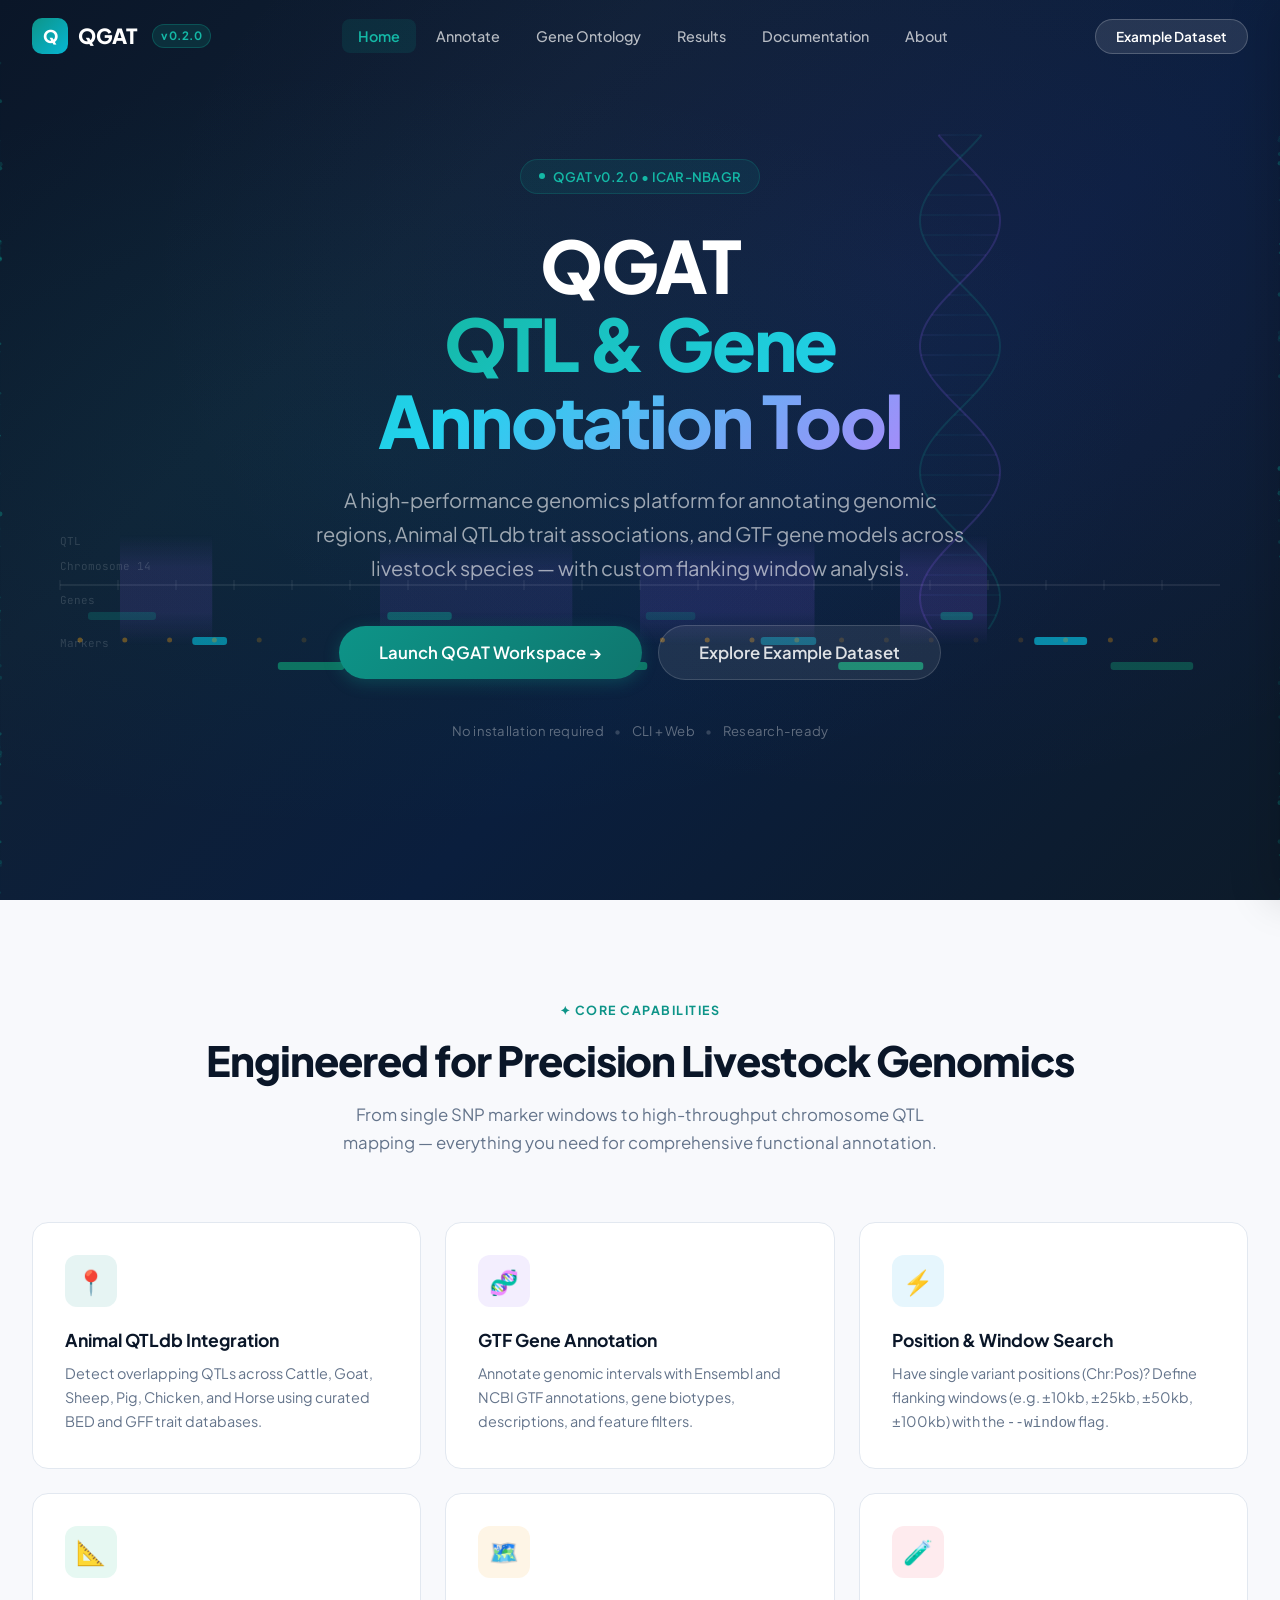
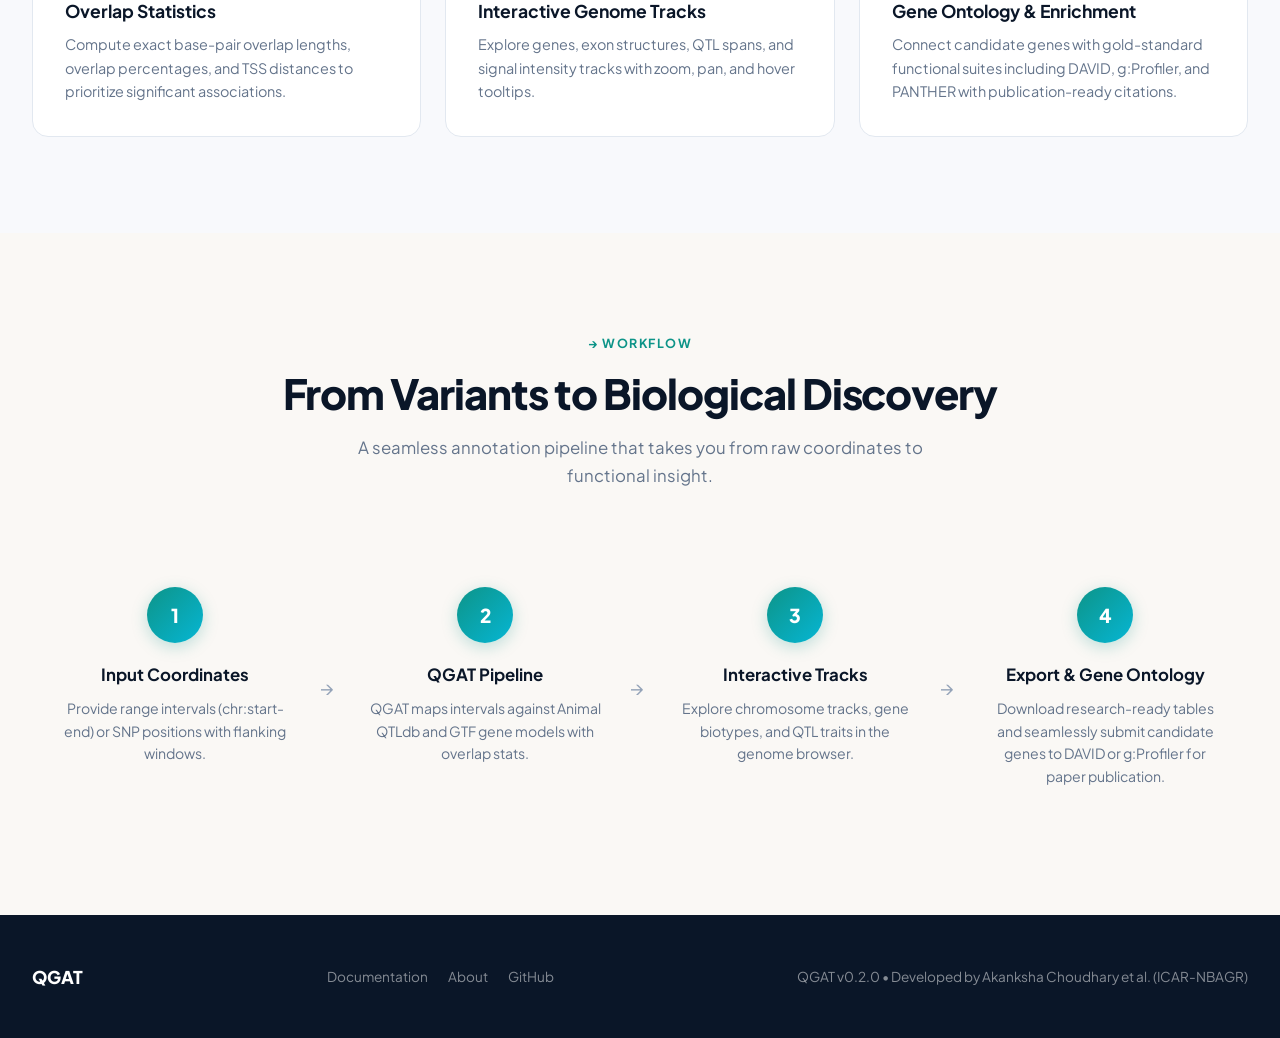
==== docs/index.html @ edb5c97c "Add docs folder for GitHub Pages deployment" ====
<!DOCTYPE html>
<html lang="en">
<head>
  <meta charset="UTF-8">
  <meta name="viewport" content="width=device-width, initial-scale=1.0">
  <title>QGAT — Quantitative Trait Loci &amp; Gene Annotation Tool</title>
  <meta name="description" content="QGAT: Quantitative Trait Loci and Gene Annotation Tool. Modern, interactive bioinformatics platform for genomic region annotation, Animal QTLdb integration, and candidate gene discovery across livestock species.">
  <link rel="stylesheet" href="css/style.css">
</head>
<body>

<!-- ============================================================
     NAVIGATION
     ============================================================ -->
<nav class="nav nav--transparent" id="mainNav">
  <div class="nav__inner">
    <a href="#home" class="nav__brand" data-nav="home">
      <div class="nav__brand-icon">Q</div>
      QGAT
      <span class="nav__brand-badge">v0.2.0</span>
    </a>
    <ul class="nav__links">
      <li><a class="nav__link active" data-nav="home">Home</a></li>
      <li><a class="nav__link" data-nav="annotate">Annotate</a></li>
      <li><a class="nav__link" data-nav="ontology">Gene Ontology</a></li>
      <li><a class="nav__link" data-nav="results">Results</a></li>
      <li><a class="nav__link" data-nav="docs">Documentation</a></li>
      <li><a class="nav__link" data-nav="about">About</a></li>
    </ul>
    <div class="nav__actions">
      <button class="nav__example-btn" id="loadExampleBtn">Example Dataset</button>
    </div>
  </div>
</nav>

<!-- ============================================================
     HOME / HERO
     ============================================================ -->
<section class="page-section active" id="section-home">

  <!-- Hero -->
  <div class="hero">
    <canvas class="hero__canvas" id="heroCanvas"></canvas>
    <div class="hero__overlay"></div>
    <div class="hero__content">
      <div class="hero__badge">
        <span class="hero__badge-dot"></span>
        QGAT v0.2.0 • ICAR-NBAGR
      </div>
      <h1 class="hero__title">
        QGAT<br><span>QTL &amp; Gene Annotation Tool</span>
      </h1>
      <p class="hero__subtitle">
        A high-performance genomics platform for annotating genomic regions, Animal QTLdb trait associations, and GTF gene models across livestock species — with custom flanking window analysis.
      </p>
      <div class="hero__actions">
        <button class="btn btn--primary btn--lg" data-nav="annotate">
          Launch QGAT Workspace →
        </button>
        <button class="btn btn--secondary btn--lg" id="heroExampleBtn">
          Explore Example Dataset
        </button>
      </div>
      <p class="hero__note">
        No installation required <span>•</span> CLI + Web <span>•</span> Research-ready
      </p>
    </div>
  </div>

  <!-- Features -->
  <div class="features">
    <div class="container">
      <div class="features__header">
        <div class="section-label">✦ Core Capabilities</div>
        <h2 class="section-title">Engineered for Precision Livestock Genomics</h2>
        <p class="section-subtitle">
          From single SNP marker windows to high-throughput chromosome QTL mapping — everything you need for comprehensive functional annotation.
        </p>
      </div>
      <div class="features__grid">
        <div class="feature-card animate-on-scroll">
          <div class="feature-card__icon feature-card__icon--teal">📍</div>
          <h3 class="feature-card__title">Animal QTLdb Integration</h3>
          <p class="feature-card__text">Detect overlapping QTLs across Cattle, Goat, Sheep, Pig, Chicken, and Horse using curated BED and GFF trait databases.</p>
        </div>
        <div class="feature-card animate-on-scroll">
          <div class="feature-card__icon feature-card__icon--purple">🧬</div>
          <h3 class="feature-card__title">GTF Gene Annotation</h3>
          <p class="feature-card__text">Annotate genomic intervals with Ensembl and NCBI GTF annotations, gene biotypes, descriptions, and feature filters.</p>
        </div>
        <div class="feature-card animate-on-scroll">
          <div class="feature-card__icon feature-card__icon--sky">⚡</div>
          <h3 class="feature-card__title">Position &amp; Window Search</h3>
          <p class="feature-card__text">Have single variant positions (Chr:Pos)? Define flanking windows (e.g. ±10kb, ±25kb, ±50kb, ±100kb) with the <code>--window</code> flag.</p>
        </div>
        <div class="feature-card animate-on-scroll">
          <div class="feature-card__icon feature-card__icon--green">📐</div>
          <h3 class="feature-card__title">Overlap Statistics</h3>
          <p class="feature-card__text">Compute exact base-pair overlap lengths, overlap percentages, and TSS distances to prioritize significant associations.</p>
        </div>
        <div class="feature-card animate-on-scroll">
          <div class="feature-card__icon feature-card__icon--amber">🗺️</div>
          <h3 class="feature-card__title">Interactive Genome Tracks</h3>
          <p class="feature-card__text">Explore genes, exon structures, QTL spans, and signal intensity tracks with zoom, pan, and hover tooltips.</p>
        </div>
        <div class="feature-card animate-on-scroll">
          <div class="feature-card__icon feature-card__icon--rose">🧪</div>
          <h3 class="feature-card__title">Gene Ontology &amp; Enrichment</h3>
          <p class="feature-card__text">Connect candidate genes with gold-standard functional suites including DAVID, g:Profiler, and PANTHER with publication-ready citations.</p>
        </div>
      </div>
    </div>
  </div>

  <!-- How It Works -->
  <div class="how-it-works">
    <div class="container">
      <div class="how-it-works__header">
        <div class="section-label">→ Workflow</div>
        <h2 class="section-title">From Variants to Biological Discovery</h2>
        <p class="section-subtitle">A seamless annotation pipeline that takes you from raw coordinates to functional insight.</p>
      </div>
      <div class="steps">
        <div class="step animate-on-scroll">
          <div class="step__number">1</div>
          <h3 class="step__title">Input Coordinates</h3>
          <p class="step__text">Provide range intervals (chr:start-end) or SNP positions with flanking windows.</p>
          <span class="step__arrow">→</span>
        </div>
        <div class="step animate-on-scroll">
          <div class="step__number">2</div>
          <h3 class="step__title">QGAT Pipeline</h3>
          <p class="step__text">QGAT maps intervals against Animal QTLdb and GTF gene models with overlap stats.</p>
          <span class="step__arrow">→</span>
        </div>
        <div class="step animate-on-scroll">
          <div class="step__number">3</div>
          <h3 class="step__title">Interactive Tracks</h3>
          <p class="step__text">Explore chromosome tracks, gene biotypes, and QTL traits in the genome browser.</p>
          <span class="step__arrow">→</span>
        </div>
        <div class="step animate-on-scroll">
          <div class="step__number">4</div>
          <h3 class="step__title">Export &amp; Gene Ontology</h3>
          <p class="step__text">Download research-ready tables and seamlessly submit candidate genes to DAVID or g:Profiler for paper publication.</p>
        </div>
      </div>
    </div>
  </div>

  <!-- Footer -->
  <footer class="footer">
    <div class="container">
      <div class="footer__inner">
        <div class="footer__brand">QGAT</div>
        <div class="footer__links">
          <a href="#" data-nav="docs">Documentation</a>
          <a href="#" data-nav="about">About</a>
          <a href="https://github.com/akanksha-ch0/QGAT" target="_blank">GitHub</a>
        </div>
        <div>QGAT v0.2.0 • Developed by Akanksha Choudhary et al. (ICAR-NBAGR)</div>
      </div>
    </div>
  </footer>
</section>

<!-- ============================================================
     ANNOTATE WORKSPACE
     ============================================================ -->
<section class="page-section" id="section-annotate">
  <div class="workspace">
    <div class="container">

      <!-- Header -->
      <div class="workspace__header">
        <div class="section-label">⬡ Annotation Workspace</div>
        <h2 class="section-title">What would you like to annotate?</h2>
        <p class="section-subtitle" style="margin:0 auto;">Choose your analysis type and provide your genomic data.</p>
      </div>

      <!-- Type selector -->
      <div class="type-selector" style="grid-template-columns: repeat(auto-fit, minmax(220px, 1fr)); max-width: 960px;">
        <div class="type-card selected" data-type="gene" id="typeGene">
          <div class="type-card__check">✓</div>
          <div class="type-card__icon type-card__icon--gene">
            <svg class="lively-icon" viewBox="0 0 48 48" width="40" height="40" fill="none" xmlns="http://www.w3.org/2000/svg">
              <path d="M14 6C14 18 34 18 34 30C34 42 14 42 14 42" stroke="#ffffff" stroke-width="3.5" stroke-linecap="round"/>
              <path d="M34 6C34 18 14 18 14 30C14 42 34 42 34 42" stroke="#a5f3fc" stroke-width="3.5" stroke-linecap="round"/>
              <line x1="17" y1="10" x2="31" y2="10" stroke="#ffffff" stroke-width="2.5" stroke-linecap="round" stroke-dasharray="2 3"/>
              <line x1="20" y1="18" x2="28" y2="18" stroke="#ffffff" stroke-width="2.5" stroke-linecap="round"/>
              <line x1="16" y1="26" x2="32" y2="26" stroke="#ffffff" stroke-width="2.5" stroke-linecap="round"/>
              <line x1="17" y1="34" x2="31" y2="34" stroke="#ffffff" stroke-width="2.5" stroke-linecap="round" stroke-dasharray="2 3"/>
              <circle cx="14" cy="6" r="3" fill="#ffffff"/>
              <circle cx="34" cy="6" r="3" fill="#67e8f9"/>
              <circle cx="34" cy="30" r="3" fill="#ffffff"/>
              <circle cx="14" cy="30" r="3" fill="#67e8f9"/>
              <circle cx="34" cy="42" r="3" fill="#ffffff"/>
              <circle cx="14" cy="42" r="3" fill="#67e8f9"/>
            </svg>
          </div>
          <h3 class="type-card__title">Gene Annotation</h3>
          <p class="type-card__desc">Coordinates + GTF File ➔ <strong>Get List of Genes</strong></p>
        </div>
        <div class="type-card" data-type="qtl" id="typeQTL">
          <div class="type-card__check">✓</div>
          <div class="type-card__icon type-card__icon--qtl">
            <svg class="lively-icon" viewBox="0 0 48 48" width="40" height="40" fill="none" xmlns="http://www.w3.org/2000/svg">
              <circle cx="24" cy="24" r="16" stroke="rgba(255,255,255,0.4)" stroke-width="2" stroke-dasharray="3 3"/>
              <circle cx="24" cy="24" r="10" stroke="#f0abfc" stroke-width="2.5"/>
              <circle cx="24" cy="24" r="4.5" fill="#ffffff"/>
              <line x1="24" y1="4" x2="24" y2="10" stroke="#ffffff" stroke-width="2.5" stroke-linecap="round"/>
              <line x1="24" y1="38" x2="24" y2="44" stroke="#ffffff" stroke-width="2.5" stroke-linecap="round"/>
              <line x1="4" y1="24" x2="10" y2="24" stroke="#ffffff" stroke-width="2.5" stroke-linecap="round"/>
              <line x1="38" y1="24" x2="44" y2="24" stroke="#ffffff" stroke-width="2.5" stroke-linecap="round"/>
              <path d="M12 12C16 16 20 17 24 17C28 17 32 16 36 12" stroke="#ffffff" stroke-width="2" stroke-linecap="round"/>
            </svg>
          </div>
          <h3 class="type-card__title">QTL Annotation</h3>
          <p class="type-card__desc">Coordinates + Select Animal ➔ <strong>Get List of QTLs</strong></p>
        </div>
        <div class="type-card" data-type="combined" id="typeCombined">
          <div class="type-card__check">✓</div>
          <div class="type-card__icon type-card__icon--combined">
            <svg class="lively-icon" viewBox="0 0 48 48" width="40" height="40" fill="none" xmlns="http://www.w3.org/2000/svg">
              <path d="M26 4L11 25H23L20 44L37 21H25L29 4Z" fill="#ffffff" stroke="#fef08a" stroke-width="1.5" stroke-linejoin="round"/>
              <circle cx="10" cy="11" r="2" fill="#fde047"/>
              <circle cx="39" cy="12" r="2.5" fill="#ffffff"/>
              <circle cx="38" cy="36" r="2" fill="#fef08a"/>
              <circle cx="9" cy="34" r="1.5" fill="#ffffff"/>
              <path d="M38 7L40 10L43 12L40 14L38 17L36 14L33 12L36 10Z" fill="#ffffff"/>
            </svg>
          </div>
          <h3 class="type-card__title">Combined Analysis</h3>
          <p class="type-card__desc">Coordinates + Animal + GTF ➔ <strong>Genes &amp; QTLs Combined</strong></p>
        </div>
      </div>

      <!-- ============================================================
           PANEL 1: GENE ANNOTATION (Coordinates + GTF -> List of Genes)
           ============================================================ -->
      <div class="input-panel active" id="panelGene">
        <div class="card">
          <div class="card__header">
            <h3 class="card__title">Gene Annotation: Get List of Genes</h3>
            <p class="card__subtitle">Provide genomic coordinates (either <strong>Chr, Start, End</strong> or <strong>Chr, Position with a flanking window</strong>) along with a GTF file to extract the complete list of overlapping genes.</p>
          </div>

          <!-- Format Switcher -->
          <div class="form-group">
            <label class="form-label">Choose Coordinate Input Format</label>
            <div class="format-toggle" id="geneFormatToggle">
              <button type="button" class="format-toggle__btn active" data-format="range">
                <span>📏</span> Range: Chromosome, Start, End
              </button>
              <button type="button" class="format-toggle__btn" data-format="position">
                <span>🎯</span> Position-Only: Chr, Pos + Flanking Window
              </button>
            </div>
          </div>

          <!-- Window Size Controls (visible when Position format is active) -->
          <div class="form-group" id="geneWindowGroup" style="display:none; background:rgba(13,148,136,0.05); padding:1rem; border-radius:var(--radius); border:1px dashed var(--teal);">
            <label class="form-label" style="color:var(--teal-dark);">Flanking Window Size (creates [Pos - Window, Pos + Window])</label>
            <div class="chip-group" id="geneWindowPresetChips">
              <span class="chip" data-window="10000">±10 kb</span>
              <span class="chip" data-window="25000">±25 kb</span>
              <span class="chip active" data-window="50000">±50 kb (Default)</span>
              <span class="chip" data-window="100000">±100 kb</span>
              <span class="chip" data-window="250000">±250 kb</span>
            </div>
            <input type="number" class="form-input" id="geneCustomWindowInput" placeholder="Custom window size in bp" style="margin-top:0.75rem; max-width:320px;" value="50000">
          </div>

          <!-- Coordinates Textarea -->
          <div class="form-group">
            <div style="display:flex; justify-content:space-between; align-items:center; margin-bottom:0.5rem;">
              <label class="form-label" id="geneInputLabel" style="margin:0;">Paste Coordinates <span class="form-sublabel">(Chromosome &lt;tab/space&gt; Start &lt;tab/space&gt; End)</span></label>
              <button type="button" class="btn btn--sm btn--outline" id="loadGeneRangePresetBtn" style="padding:4px 10px; font-size:0.78rem;">Fill Example Coordinates</button>
            </div>
            <textarea class="form-textarea" id="geneCoordsInput" placeholder="14&#9;1790000&#9;1820000&#10;6&#9;37900000&#9;38100000&#10;2&#9;6440000&#9;6460000&#10;20&#9;31880000&#9;32180000&#10;26&#9;21140000&#9;21170000&#10;..."></textarea>
          </div>

          <div class="divider-text">OR UPLOAD COORDINATE FILE</div>

          <div class="form-group">
            <div class="upload-zone" id="geneCoordsUploadZone">
              <div class="upload-zone__icon">📂</div>
              <div class="upload-zone__text">Drag &amp; drop coordinate file here (.tsv, .csv, .bed, .txt)</div>
              <div class="upload-zone__hint">Auto-detects separators &amp; column headers</div>
              <input type="file" accept=".txt,.csv,.tsv,.bed" hidden id="geneCoordsFileInput">
              <div class="upload-zone__file-info" id="geneCoordsFileInfo">
                <span>📄</span> <span id="geneCoordsFileName"></span>
              </div>
            </div>
          </div>

          <!-- GTF Source Section -->
          <div class="form-group" style="margin-top:1.75rem; padding-top:1.5rem; border-top:1px solid var(--border);">
            <label class="form-label">GTF Annotation File</label>
            <p style="font-size:0.85rem; color:var(--text-secondary); margin-bottom:0.75rem;">Supply your custom GTF file, or select a pre-loaded reference GTF for livestock animals:</p>

            <div class="form-row">
              <div class="form-group">
                <label class="form-label" style="font-size:0.8rem; text-transform:none;">Upload Custom GTF (.gtf or .gtf.gz)</label>
                <input type="file" class="form-input" id="customGtfFile" accept=".gtf,.gtf.gz">
              </div>
              <div class="form-group">
                <label class="form-label" style="font-size:0.8rem; text-transform:none;">OR Select Pre-Loaded Livestock GTF</label>
                <select class="form-select" id="preloadedGtfSelect">
                  <option value="cattle_ucd1" selected>Cattle: Bos taurus (ARS-UCD1.2 Ensembl 109)</option>
                  <option value="goat_chir1">Goat: Capra hircus (CHIR_1.0)</option>
                  <option value="sheep_oar3">Sheep: Ovis aries (OAR3.1)</option>
                  <option value="pig_sscrofa11">Pig: Sus scrofa (Sscrofa11.1)</option>
                  <option value="chicken_gg6">Chicken: Gallus gallus (GRCg6a)</option>
                  <option value="horse_ec2">Horse: Equus caballus (EquCab2.0)</option>
                </select>
              </div>
            </div>
          </div>

          <!-- Feature Filter & Extension -->
          <div class="form-row">
            <div class="form-group">
              <label class="form-label">GTF Feature Filter (--feature)</label>
              <select class="form-select" id="gtfFeatureFilter">
                <option value="gene" selected>gene (Extract all protein_coding, lncRNA, miRNA genes)</option>
                <option value="exon">exon only</option>
                <option value="transcript">transcript</option>
                <option value="all">all GTF features</option>
              </select>
            </div>
            <div class="form-group">
              <label class="form-label">Promoter / Flanking Padding (--upstream / --downstream)</label>
              <input type="number" class="form-input" id="genePaddingInput" placeholder="Extension in bp (e.g. 2000 for promoter)" value="0">
            </div>
          </div>

          <div style="text-align:right; margin-top:2rem;">
            <button class="btn btn--primary btn--lg" id="runGeneAnnotation">
              🧬 Get List of Genes →
            </button>
          </div>
        </div>
      </div>

      <!-- ============================================================
           PANEL 2: QTL ANNOTATION (Coordinates + Select Animal -> List of QTLs)
           ============================================================ -->
      <div class="input-panel" id="panelQTL">
        <div class="card">
          <div class="card__header">
            <h3 class="card__title">QTL Annotation: Built-in Animal QTLdb</h3>
            <p class="card__subtitle">Select your livestock animal and provide coordinates (<strong>Chr, Start, End</strong> or <strong>Chr, Position with window</strong>). QGAT uses internal Animal QTLdb files to return the list of overlapping QTLs.</p>
          </div>

          <!-- Notice banner highlighting pre-loaded livestock files -->
          <div class="qtl-notice-banner">
            <div class="qtl-notice-banner__icon">✨</div>
            <div>
              <strong>Animal QTLdb files are pre-loaded in QGAT!</strong> Complete BED &amp; GFF databases for Cattle, Goat, Sheep, Pig, Chicken, and Horse are already bundled — no external database download needed.
            </div>
          </div>

          <!-- Animal Selection Grid -->
          <div class="form-group">
            <label class="form-label">1. Select Livestock Animal (Animal QTLdb Pre-Loaded)</label>
            <div class="animal-select-grid" id="qtlAnimalGrid">
              <div class="animal-select-card selected" data-species="cattle" data-assembly="ARS-UCD1.2">
                <span class="animal-select-card__badge" title="Selected"></span>
                <div class="animal-select-card__img-wrap">
                  <img src="assets/animals/cattle.jpg" alt="Cattle" class="animal-select-card__img" loading="lazy">
                </div>
                <div class="animal-select-card__name">Cattle</div>
                <div class="animal-select-card__latin">Bos taurus</div>
                <div class="animal-select-card__assembly">ARS-UCD1.2</div>
              </div>
              <div class="animal-select-card" data-species="goat" data-assembly="CHIR_1.0">
                <div class="animal-select-card__img-wrap">
                  <img src="assets/animals/goat.jpg" alt="Goat" class="animal-select-card__img" loading="lazy">
                </div>
                <div class="animal-select-card__name">Goat</div>
                <div class="animal-select-card__latin">Capra hircus</div>
                <div class="animal-select-card__assembly">CHIR_1.0</div>
              </div>
              <div class="animal-select-card" data-species="sheep" data-assembly="OAR3.1">
                <div class="animal-select-card__img-wrap">
                  <img src="assets/animals/sheep.jpg" alt="Sheep" class="animal-select-card__img" loading="lazy">
                </div>
                <div class="animal-select-card__name">Sheep</div>
                <div class="animal-select-card__latin">Ovis aries</div>
                <div class="animal-select-card__assembly">OAR3.1</div>
              </div>
              <div class="animal-select-card" data-species="pig" data-assembly="Sscrofa11.1">
                <div class="animal-select-card__img-wrap">
                  <img src="assets/animals/pig.jpg" alt="Pig" class="animal-select-card__img" loading="lazy">
                </div>
                <div class="animal-select-card__name">Pig</div>
                <div class="animal-select-card__latin">Sus scrofa</div>
                <div class="animal-select-card__assembly">Sscrofa11.1</div>
              </div>
              <div class="animal-select-card" data-species="chicken" data-assembly="GRCg4">
                <div class="animal-select-card__img-wrap">
                  <img src="assets/animals/chicken.jpg" alt="Chicken" class="animal-select-card__img" loading="lazy">
                </div>
                <div class="animal-select-card__name">Chicken</div>
                <div class="animal-select-card__latin">Gallus gallus</div>
                <div class="animal-select-card__assembly">GRCg4</div>
              </div>
              <div class="animal-select-card" data-species="horse" data-assembly="EquCab2">
                <div class="animal-select-card__img-wrap">
                  <img src="assets/animals/horse.jpg" alt="Horse" class="animal-select-card__img" loading="lazy">
                </div>
                <div class="animal-select-card__name">Horse</div>
                <div class="animal-select-card__latin">Equus caballus</div>
                <div class="animal-select-card__assembly">EquCab2</div>
              </div>
            </div>
          </div>

          <!-- Format Switcher -->
          <div class="form-group">
            <label class="form-label">2. Choose Coordinate Input Format</label>
            <div class="format-toggle" id="qtlFormatToggle">
              <button type="button" class="format-toggle__btn active" data-format="range">
                <span>📏</span> Range: Chromosome, Start, End
              </button>
              <button type="button" class="format-toggle__btn" data-format="position">
                <span>🎯</span> Position-Only: Chr, Pos + Flanking Window
              </button>
            </div>
          </div>

          <!-- Window Size Controls (visible when Position format is active) -->
          <div class="form-group" id="qtlWindowGroup" style="display:none; background:rgba(139,92,246,0.05); padding:1rem; border-radius:var(--radius); border:1px dashed var(--lavender);">
            <label class="form-label" style="color:var(--lavender);">Flanking Window Size (creates [Pos - Window, Pos + Window])</label>
            <div class="chip-group" id="qtlWindowPresetChips">
              <span class="chip" data-window="10000">±10 kb</span>
              <span class="chip" data-window="25000">±25 kb</span>
              <span class="chip active" data-window="50000">±50 kb (Default)</span>
              <span class="chip" data-window="100000">±100 kb</span>
              <span class="chip" data-window="250000">±250 kb</span>
            </div>
            <input type="number" class="form-input" id="qtlCustomWindowInput" placeholder="Custom window size in bp" style="margin-top:0.75rem; max-width:320px;" value="50000">
          </div>

          <!-- Coordinates Textarea -->
          <div class="form-group">
            <div style="display:flex; justify-content:space-between; align-items:center; margin-bottom:0.5rem;">
              <label class="form-label" id="qtlInputLabel" style="margin:0;">Genomic Coordinates</label>
              <button type="button" class="btn btn--sm btn--outline" id="loadQTLRangePresetBtn" style="padding:4px 10px; font-size:0.78rem;">Fill Example Livestock QTLs</button>
            </div>
            <textarea class="form-textarea" id="qtlCoordsInput" placeholder="14&#9;1500000&#9;3200000&#10;6&#9;37000000&#9;42000000&#10;2&#9;6000000&#9;7000000&#10;20&#9;31500000&#9;32500000&#10;4&#9;93000000&#9;93500000&#10;..."></textarea>
          </div>

          <div class="divider-text">OR UPLOAD REGIONS FILE</div>

          <div class="form-group">
            <div class="upload-zone" id="qtlUploadZone">
              <div class="upload-zone__icon">📂</div>
              <div class="upload-zone__text">Drag &amp; drop your region file here (.tsv, .csv, .bed, .txt)</div>
              <div class="upload-zone__hint">Auto-matches chromosome names (1 vs Chr1 vs chr1)</div>
              <input type="file" accept=".csv,.tsv,.bed,.txt" hidden id="qtlFileInput">
              <div class="upload-zone__file-info" id="qtlFileInfo">
                <span>📄</span> <span id="qtlFileName"></span>
              </div>
            </div>
          </div>

          <!-- QTL Lookup Mode Options -->
          <div class="form-group">
            <label class="form-label">Animal QTLdb Lookup Mode</label>
            <div class="chip-group">
              <span class="chip active" id="chipTraitGff">Include Trait Details (-trait GFF mode)</span>
              <span class="chip active" id="chipStats">Calculate overlap_bp &amp; overlap_pct</span>
              <span class="chip active" id="chipPlot">Generate Trait Bar Plot</span>
            </div>
          </div>

          <div style="text-align:right; margin-top:2rem;">
            <button class="btn btn--solid btn--lg" id="runQTLAnnotation" style="background:var(--lavender); border-color:var(--lavender);">
              📍 Get List of QTLs →
            </button>
          </div>
        </div>
      </div>

      <!-- ============================================================
           PANEL 3: COMBINED ANNOTATION (Coordinates + Animal + GTF)
           ============================================================ -->
      <div class="input-panel" id="panelCombined">
        <div class="card">
          <div class="card__header">
            <h3 class="card__title">Combined Annotation: Genes &amp; QTLs Integrated</h3>
            <p class="card__subtitle">Map both GTF gene models and Animal QTLdb intervals on the same coordinates to see which genes overlap known trait QTLs.</p>
          </div>

          <div class="form-row">
            <div class="form-group">
              <label class="form-label">Livestock Animal (QTLdb)</label>
              <select class="form-select" id="combinedSpecies">
                <option value="cattle" selected>Cattle: Bos taurus (ARS-UCD1.2)</option>
                <option value="goat">Goat: Capra hircus (CHIR_1.0)</option>
                <option value="sheep">Sheep: Ovis aries (OAR3.1)</option>
                <option value="pig">Pig: Sus scrofa (Sscrofa11.1)</option>
                <option value="chicken">Chicken: Gallus gallus (GRCg4)</option>
                <option value="horse">Horse: Equus caballus (EquCab2)</option>
              </select>
            </div>
            <div class="form-group">
              <label class="form-label">GTF Annotation Source</label>
              <select class="form-select" id="combinedGtf">
                <option value="preloaded" selected>Pre-Loaded Reference GTF (Ensembl 109)</option>
                <option value="custom">Custom Uploaded GTF File</option>
              </select>
            </div>
          </div>

          <!-- Format Switcher -->
          <div class="form-group">
            <label class="form-label">Coordinate Format</label>
            <div class="format-toggle" id="combinedFormatToggle">
              <button type="button" class="format-toggle__btn active" data-format="range">
                <span>📏</span> Range: Chr, Start, End
              </button>
              <button type="button" class="format-toggle__btn" data-format="position">
                <span>🎯</span> Position: Chr, Pos + Flanking Window
              </button>
            </div>
          </div>

          <div class="form-group" id="combinedWindowGroup" style="display:none; background:rgba(20,184,166,0.05); padding:1rem; border-radius:var(--radius); border:1px dashed var(--turquoise);">
            <label class="form-label" style="color:var(--teal);">Window Size (bp)</label>
            <input type="number" class="form-input" id="combinedCustomWindowInput" value="50000" style="max-width:300px;">
          </div>

          <div class="form-group">
            <div style="display:flex; justify-content:space-between; align-items:center; margin-bottom:0.5rem;">
              <label class="form-label" style="margin:0;">Genomic Input</label>
              <button type="button" class="btn btn--sm btn--outline" id="loadCombinedPresetBtn" style="padding:4px 10px; font-size:0.78rem;">Fill Multi-Omic Preset</button>
            </div>
            <textarea class="form-textarea" id="combinedCoordsInput" placeholder="14&#9;1750000&#9;1850000&#10;6&#9;37900000&#9;38100000&#10;2&#9;6400000&#9;6500000&#10;20&#9;31850000&#9;32150000&#10;..."></textarea>
          </div>

          <div style="text-align:right; margin-top:2rem;">
            <button class="btn btn--primary btn--lg" id="runCombinedAnnotation">
              ⚡ Get Genes &amp; QTLs Combined →
            </button>
          </div>
        </div>
      </div>

    </div>
  </div>
</section>

<!-- ============================================================
     GENE ONTOLOGY & FUNCTIONAL ENRICHMENT
     ============================================================ -->
<section class="page-section" id="section-ontology">
  <div class="workspace">
    <div class="container">
      <div class="workspace__header">
        <div class="section-label">🧪 Functional Annotation &amp; Pathway Profiling</div>
        <h2 class="section-title">Gene Ontology &amp; Functional Enrichment</h2>
        <p class="section-subtitle" style="margin:0 auto 2rem;">
          Enrich candidate genes identified by QGAT with leading peer-reviewed functional profiling suites (DAVID, g:Profiler, PANTHER, ShinyGO). Launch one-click live analyses and copy publication-ready manuscript citations.
        </p>
      </div>

      <!-- Active Gene List & Species Controls Card -->
      <div class="card" style="margin-bottom:2rem;">
        <div class="card__header">
          <div>
            <h3 class="card__title">Candidate Gene Set for Functional Profiling</h3>
            <p class="card__subtitle">Gene symbols and Ensembl IDs extracted from your QGAT analysis or custom input.</p>
          </div>
        </div>

        <div class="form-group" style="margin-bottom:1rem;">
          <textarea id="ontologyGenesTextarea" class="form-textarea" rows="3" placeholder="Enter gene symbols separated by space, comma, or newline (e.g., DGAT1 ABCG2 SCD GHR MSTN PLAG1 CAST LEP FASN)..." style="font-family:var(--font-mono); font-size:0.9rem; line-height:1.6;"></textarea>
        </div>

        <div style="display:flex; justify-content:space-between; align-items:center; flex-wrap:wrap; gap:10px;">
          <div style="display:flex; gap:8px; flex-wrap:wrap;">
            <button type="button" class="btn btn--sm btn--outline" id="btnCopySymbols">
              📋 Copy Gene Symbols
            </button>
            <button type="button" class="btn btn--sm btn--outline" id="btnCopyEnsembl">
              📋 Copy Ensembl IDs
            </button>
            <button type="button" class="btn btn--sm btn--outline" id="btnDownloadGeneList">
              💾 Download Gene List (.txt)
            </button>
            <button type="button" class="btn btn--sm btn--ghost" id="btnResetCandidateGenes">
              🔄 Reset to QGAT Candidates
            </button>
          </div>
          <div id="ontologyGeneCountBadge" class="table-badge table-badge--teal" style="font-size:0.82rem;">
            12 genes loaded
          </div>
        </div>
      </div>

      <!-- Functional Enrichment Tools Grid -->
      <div class="ontology-tools-grid">
        
        <!-- Tool 1: g:Profiler -->
        <div class="ontology-tool-card animate-on-scroll">
          <div class="ontology-tool-card__header">
            <div class="ontology-tool-card__brand">
              <div class="ontology-tool-card__icon ontology-tool-card__icon--orange">g:P</div>
              <div>
                <h3 class="ontology-tool-card__name">g:Profiler (g:GOSt)</h3>
                <div class="ontology-tool-card__inst">University of Tartu • ELIXIR Core Resource</div>
              </div>
            </div>
            <span class="table-badge table-badge--green">1-Click Live Launch ⚡</span>
          </div>
          <p class="ontology-tool-card__desc">
            Gene list functional profiling engine with direct Ensembl support for all 6 livestock genomes. Computes Gene Ontology (GO:BP, GO:MF, GO:CC), KEGG, Reactome, WikiPathways, and regulatory TF motifs with multiple testing correction.
          </p>
          <div class="ontology-tool-card__actions">
            <button type="button" class="btn btn--primary btn--sm" id="btnLaunchGProfiler">
              🚀 Launch in g:Profiler ↗
            </button>
            <button type="button" class="btn btn--outline btn--sm" data-copy-citation="gprofiler">
              📄 Copy Citation
            </button>
          </div>
          <div class="citation-box">
            <div class="citation-box__label">Recommended Manuscript Citation:</div>
            <div class="citation-box__text">
              Raudvere U, Kolberg L, Kuzmin I, et al. (2019). g:Profiler: a web server for functional enrichment analysis and conversions of gene lists (2019 update). <em>Nucleic Acids Res</em>, 47(W1):W191–W198. DOI: 10.1093/nar/gkz369.
            </div>
          </div>
        </div>

        <!-- Tool 2: DAVID Bioinformatics Resources -->
        <div class="ontology-tool-card animate-on-scroll">
          <div class="ontology-tool-card__header">
            <div class="ontology-tool-card__brand">
              <div class="ontology-tool-card__icon ontology-tool-card__icon--blue">D</div>
              <div>
                <h3 class="ontology-tool-card__name">DAVID Bioinformatics Resources</h3>
                <div class="ontology-tool-card__inst">NIAID / NIH • Bethesda, MD, USA</div>
              </div>
            </div>
            <span class="table-badge table-badge--purple">Gold Standard GO</span>
          </div>
          <p class="ontology-tool-card__desc">
            Comprehensive knowledgebase for high-throughput functional annotation, Functional Annotation Clustering, 2D chart visualization, and Gene Ontology term enrichment across domestic animal genomes.
          </p>
          <div class="ontology-tool-card__actions">
            <button type="button" class="btn btn--primary btn--sm" id="btnLaunchDAVID">
              🚀 Open DAVID Portal ↗
            </button>
            <button type="button" class="btn btn--outline btn--sm" data-copy-citation="david">
              📄 Copy Citation
            </button>
          </div>
          <div class="citation-box">
            <div class="citation-box__label">Recommended Manuscript Citation:</div>
            <div class="citation-box__text">
              Sherman BT, Hao M, Qiu J, et al. (2022). DAVID: a web server for functional enrichment analysis and functional annotation of gene lists (2021 update). <em>Nucleic Acids Res</em>, 50(W1):W216–W221. DOI: 10.1093/nar/gkac194.
            </div>
          </div>
        </div>

        <!-- Tool 3: PANTHER Classification System -->
        <div class="ontology-tool-card animate-on-scroll">
          <div class="ontology-tool-card__header">
            <div class="ontology-tool-card__brand">
              <div class="ontology-tool-card__icon ontology-tool-card__icon--teal">P</div>
              <div>
                <h3 class="ontology-tool-card__name">PANTHER Classification</h3>
                <div class="ontology-tool-card__inst">Gene Ontology Consortium • USC / HUPO</div>
              </div>
            </div>
            <span class="table-badge table-badge--teal">GO Consortium Official</span>
          </div>
          <p class="ontology-tool-card__desc">
            Official Gene Ontology Consortium platform providing binomial overrepresentation tests for GO terms (BP, MF, CC), PANTHER Pathways, and protein evolutionary families with species-specific backgrounds.
          </p>
          <div class="ontology-tool-card__actions">
            <button type="button" class="btn btn--primary btn--sm" id="btnLaunchPanther">
              🚀 Open PANTHER Portal ↗
            </button>
            <button type="button" class="btn btn--outline btn--sm" data-copy-citation="panther">
              📄 Copy Citation
            </button>
          </div>
          <div class="citation-box">
            <div class="citation-box__label">Recommended Manuscript Citation:</div>
            <div class="citation-box__text">
              Thomas PD, Ebert D, Muruganujan A, et al. (2022). PANTHER: Making genome-scale phylogenetics accessible to all. <em>Protein Sci</em>, 31(1):8–22. DOI: 10.1002/pro.4218.
            </div>
          </div>
        </div>

        <!-- Tool 4: ShinyGO v0.80 -->
        <div class="ontology-tool-card animate-on-scroll">
          <div class="ontology-tool-card__header">
            <div class="ontology-tool-card__brand">
              <div class="ontology-tool-card__icon ontology-tool-card__icon--pink">S</div>
              <div>
                <h3 class="ontology-tool-card__name">ShinyGO v0.80</h3>
                <div class="ontology-tool-card__inst">South Dakota State University (SDSU)</div>
              </div>
            </div>
            <span class="table-badge table-badge--sky">Interactive Graphs</span>
          </div>
          <p class="ontology-tool-card__desc">
            Intuitive graphical enrichment suite with interactive enrichment network graphs, hierarchical clustering trees, and KEGG pathway maps utilizing current Ensembl annotations for domestic livestock.
          </p>
          <div class="ontology-tool-card__actions">
            <button type="button" class="btn btn--primary btn--sm" id="btnLaunchShinyGO">
              🚀 Open ShinyGO Portal ↗
            </button>
            <button type="button" class="btn btn--outline btn--sm" data-copy-citation="shinygo">
              📄 Copy Citation
            </button>
          </div>
          <div class="citation-box">
            <div class="citation-box__label">Recommended Manuscript Citation:</div>
            <div class="citation-box__text">
              Ge SX, Jung D, Yao R. (2020). ShinyGO: a graphical gene-set enrichment tool for animals and plants. <em>Bioinformatics</em>, 36(8):2628–2629. DOI: 10.1093/bioinformatics/btz931.
            </div>
          </div>
        </div>

      </div>

    </div>
  </div>
</section>

<!-- ============================================================
     RESULTS DASHBOARD
     ============================================================ -->
<section class="page-section" id="section-results">
  <div class="results">
    <div class="container">

      <div class="results__header">
        <div class="section-label">📊 Dashboard</div>
        <h2 class="section-title">Annotation Results</h2>
        <p class="section-subtitle">Comprehensive analysis of your genomic regions.</p>
      </div>

      <!-- Results Sub-Navigation Tabs -->
      <div class="results-nav">
        <button type="button" class="results-nav-btn active" id="tabBtnGenes" data-results-tab="genes">
          <span>🧬</span> List of Genes
          <span class="results-nav-badge" id="genesCountBadge">12</span>
        </button>
        <button type="button" class="results-nav-btn" id="tabBtnQTLs" data-results-tab="qtls">
          <span>📍</span> List of QTLs (Animal QTLdb)
          <span class="results-nav-badge" id="qtlsCountBadge">8</span>
        </button>
        <button type="button" class="results-nav-btn" id="tabBtnBrowser" data-results-tab="browser">
          <span>🗺️</span> Interactive Genome Tracks
        </button>
      </div>

      <!-- ============================================================
           TAB 1: LIST OF GENES (from GTF file)
           ============================================================ -->
      <div class="results-tab-content active" id="resultsGenesView">
        <!-- Summary Cards for Genes -->
        <div class="summary-cards" style="grid-template-columns: repeat(auto-fit, minmax(200px, 1fr));">
          <div class="summary-card">
            <div class="summary-card__accent summary-card__accent--teal"></div>
            <div class="summary-card__icon">🧬</div>
            <div class="summary-card__value" id="statTotalGenes" data-count="12">0</div>
            <div class="summary-card__label">Genes Identified</div>
          </div>
          <div class="summary-card">
            <div class="summary-card__accent summary-card__accent--green"></div>
            <div class="summary-card__icon">🔬</div>
            <div class="summary-card__value" id="statCodingGenes" data-count="10">0</div>
            <div class="summary-card__label">Protein Coding</div>
          </div>
          <div class="summary-card">
            <div class="summary-card__accent summary-card__accent--purple"></div>
            <div class="summary-card__icon">📜</div>
            <div class="summary-card__value" id="statGtfFeatures" data-count="2">0</div>
            <div class="summary-card__label">lncRNA / Non-coding</div>
          </div>
          <div class="summary-card">
            <div class="summary-card__accent summary-card__accent--amber"></div>
            <div class="summary-card__icon">🎯</div>
            <div class="summary-card__value" id="statCandidateGenes" data-count="4">0</div>
            <div class="summary-card__label">Key Candidate Genes</div>
          </div>
        </div>

        <!-- Genes Table Container -->
        <div class="results-table-container">
          <div class="table-toolbar">
            <div class="table-search">
              <span class="table-search__icon">🔍</span>
              <input type="text" class="table-search__input" placeholder="Search gene symbol, ID, biotype, function..." id="genesSearchInput">
            </div>
            <div class="table-actions">
              <button class="btn btn--sm btn--primary" id="btnGoToOntology">🧪 Gene Ontology (DAVID / g:Profiler) →</button>
              <button class="btn btn--sm btn--outline" id="exportGenesCSV">Export Genes (CSV)</button>
              <button class="btn btn--sm btn--outline" id="exportGenesTSV">Export Genes (TSV)</button>
            </div>
          </div>
          <div style="overflow-x:auto;">
            <table class="results-table" id="genesTable">
              <thead>
                <tr>
                  <th>Gene Symbol</th>
                  <th>Gene ID (GTF)</th>
                  <th>Chromosome</th>
                  <th>Gene Coordinates</th>
                  <th>Biotype</th>
                  <th>Overlap (bp)</th>
                  <th>Overlap (%)</th>
                  <th>Distance to TSS</th>
                  <th>Strand</th>
                  <th>Action</th>
                </tr>
              </thead>
              <tbody id="genesTableBody">
                <!-- Populated by JS -->
              </tbody>
            </table>
          </div>
          <div class="table-pagination">
            <span>Showing <strong id="showingGenesCount">1–12</strong> of <strong id="totalGenesCount">12</strong> genes</span>
          </div>
        </div>
      </div>

      <!-- ============================================================
           TAB 2: LIST OF QTLS (from Animal QTLdb)
           ============================================================ -->
      <div class="results-tab-content" id="resultsQTLsView">
        <!-- Summary Cards for QTLs -->
        <div class="summary-cards" style="grid-template-columns: repeat(auto-fit, minmax(200px, 1fr));">
          <div class="summary-card">
            <div class="summary-card__accent summary-card__accent--purple"></div>
            <div class="summary-card__icon">📍</div>
            <div class="summary-card__value" id="statTotalQTLs" data-count="8">0</div>
            <div class="summary-card__label">Overlapping QTLs</div>
          </div>
          <div class="summary-card">
            <div class="summary-card__accent summary-card__accent--sky"></div>
            <div class="summary-card__icon">🏷️</div>
            <div class="summary-card__value" id="statQtlTraits" data-count="6">0</div>
            <div class="summary-card__label">Trait Classes</div>
          </div>
          <div class="summary-card">
            <div class="summary-card__accent summary-card__accent--teal"></div>
            <div class="summary-card__icon">🐂</div>
            <div class="summary-card__value" id="statAnimalSpecies">Cattle</div>
            <div class="summary-card__label">Animal Species</div>
          </div>
          <div class="summary-card">
            <div class="summary-card__accent summary-card__accent--amber"></div>
            <div class="summary-card__icon">📚</div>
            <div class="summary-card__value">AnimalQTLdb</div>
            <div class="summary-card__label">Database Source</div>
          </div>
        </div>

        <!-- QTLs Table Container -->
        <div class="results-table-container">
          <div class="table-toolbar">
            <div class="table-search">
              <span class="table-search__icon">🔍</span>
              <input type="text" class="table-search__input" placeholder="Search QTL ID, trait name, trait class..." id="qtlsSearchInput">
            </div>
            <div class="table-actions">
              <button class="btn btn--sm btn--outline" id="exportQTLsCSV">Export QTLs (CSV)</button>
              <button class="btn btn--sm btn--outline" id="exportQTLsTSV">Export QTLs (TSV)</button>
            </div>
          </div>
          <div style="overflow-x:auto;">
            <table class="results-table" id="qtlsTable">
              <thead>
                <tr>
                  <th>QTL ID</th>
                  <th>Animal</th>
                  <th>Chromosome</th>
                  <th>QTL Interval</th>
                  <th>Trait Name</th>
                  <th>Trait Class</th>
                  <th>Overlap (%)</th>
                  <th>PubMed ID</th>
                  <th>Action</th>
                </tr>
              </thead>
              <tbody id="qtlsTableBody">
                <!-- Populated by JS -->
              </tbody>
            </table>
          </div>
          <div class="table-pagination">
            <span>Showing <strong id="showingQTLsCount">1–8</strong> of <strong id="totalQTLsCount">8</strong> QTLs</span>
          </div>
        </div>
      </div>

      <!-- ============================================================
           TAB 3: GENOME TRACKS & CANDIDATE INSIGHTS
           ============================================================ -->
      <div class="results-tab-content" id="resultsBrowserView">
        <!-- Genome Visualization -->
        <div class="genome-viz">
          <div class="genome-viz__header">
            <h3 class="genome-viz__title">Interactive Multi-Track Genome Browser</h3>
            <div class="genome-viz__controls">
              <button class="btn btn--icon" id="zoomIn" title="Zoom in">+</button>
              <button class="btn btn--icon" id="zoomOut" title="Zoom out">−</button>
              <button class="btn btn--icon" id="resetZoom" title="Reset view">⟲</button>
            </div>
          </div>
          <canvas class="genome-viz__canvas" id="genomeCanvas"></canvas>
          <div class="genome-viz__legend">
            <div class="legend-item"><div class="legend-dot" style="background:var(--teal);"></div> GTF Genes</div>
            <div class="legend-item"><div class="legend-dot" style="background:var(--lavender);"></div> Animal QTLdb Spans</div>
            <div class="legend-item"><div class="legend-dot" style="background:var(--amber);"></div> Variant Positions</div>
            <div class="legend-item"><div class="legend-dot" style="background:var(--rose);"></div> Priority Candidates</div>
          </div>
        </div>

        <!-- Candidate Genes Insights -->
        <div class="candidates">
          <div class="candidates__header">
            <div>
              <div class="section-label">🎯 Prioritization</div>
              <h2 class="section-title" style="font-size:1.5rem;">Candidate Gene &amp; QTL Insights</h2>
            </div>
          </div>
          <div class="candidates__grid" id="candidatesGrid">
            <!-- Populated by JS -->
          </div>
        </div>
      </div>

    </div>
  </div>
</section>

<!-- ============================================================
     DOCUMENTATION
     ============================================================ -->
<section class="page-section" id="section-docs">
  <div class="docs-page">
    <div class="container">
      <div class="docs-content">
        <div class="section-label">📖 Documentation</div>
        <h1 class="section-title">Getting Started with QGAT</h1>
        <p><strong>QGAT (QTL and Gene Annotation Tool)</strong> is a high-performance bioinformatics platform and interactive web application designed to identify Quantitative Trait Loci (QTLs) and annotate genomic regions with gene models, biotypes, and trait associations across major livestock species.</p>

        <h2>Input Formats</h2>
        <p>QGAT supports flexible input parsing. Column names are <strong>case-insensitive</strong>, auto-detects separators (tab, comma, space), and handles Excel UTF-8 BOM automatically.</p>

        <h3>Format 1: Range Input (chromosome + start + end)</h3>
        <pre>chromosome	start	end
1	22834818	23381127
2	38590	3831532
14	1800000	3100000</pre>

        <h3>Format 2: Position-Only Input (chromosome + position) with <code>--window</code></h3>
        <pre>chromosome	position
1	22834818
2	38590
14	1801116</pre>
        <p>When using position-only input, specify <code>--window SIZE</code> (in base pairs) to automatically create intervals: <code>[position - window, position + window]</code>.</p>

        <h3>Accepted Column Aliases</h3>
        <p>QGAT flexibly recognizes a wide range of common column headers:</p>
        <ul>
          <li><strong>Chromosome:</strong> <code>chromosome</code>, <code>chr</code>, <code>chrom</code>, <code>CHR</code>, <code>#CHROM</code>, <code>contig</code>, <code>seqname</code></li>
          <li><strong>Start:</strong> <code>start</code>, <code>START</code>, <code>begin</code>, <code>chromStart</code>, <code>region_start</code></li>
          <li><strong>End:</strong> <code>end</code>, <code>END</code>, <code>stop</code>, <code>chromEnd</code>, <code>region_end</code></li>
          <li><strong>Position:</strong> <code>position</code>, <code>pos</code>, <code>POS</code>, <code>bp</code>, <code>BP</code>, <code>loc</code>, <code>location</code>, <code>snp_pos</code></li>
        </ul>

        <h2>QGAT Subcommands &amp; CLI Usage</h2>
        <p>QGAT v0.2.0 provides an intuitive command-line interface with subcommands for QTL identification, GTF gene annotation, and candidate gene extraction:</p>

        <h3>1. QTL Annotation (<code>QGAT qtl</code>)</h3>
        <p>Find overlapping QTLs across 6 livestock species using pre-packaged Animal QTLdb databases with either range intervals or position-only variants:</p>
        <pre># Standard Range input (chromosome, start, end)
QGAT qtl -i input_regions.tsv -species cattle -o output_qtls.tsv

# Position-Only variant input with flanking window (chromosome, position)
QGAT qtl -i snps.tsv -species goat -o output_qtls.tsv --window 50000

# Trait-specific search with P-values from GFF database
QGAT qtl -i input_regions.tsv -species cattle -trait -o trait_qtls.tsv</pre>

        <h3>2. Gene Annotation (<code>QGAT annotate</code>)</h3>
        <p>Annotate genomic regions against GTF gene models (Ensembl or NCBI), computing exact overlap length, percentage coverage, and distance to transcription start sites (TSS):</p>
        <pre># Standard Range gene annotation with Ensembl GTF
QGAT annotate -i input_regions.tsv -gtf genome.gtf -o annotated.tsv

# Position-Only SNPs with 100 kb flanking window
QGAT annotate -i snps.tsv -gtf genome.gtf -o annotated.tsv --window 100000

# Filter to specific GTF features (e.g. gene only)
QGAT annotate -i input_regions.tsv -gtf genome.gtf -o annotated.tsv --feature gene

# Upstream/downstream flanking promoter extensions (+/- 5 kb)
QGAT annotate -i input_regions.tsv -gtf genome.gtf -o annotated.tsv --upstream 5000 --downstream 5000

# Using NCBI GTF annotations
QGAT annotate -i input_regions.tsv -gtf ncbi_genome.gtf -ncbi -o annotated.tsv</pre>

        <h3>3. Trait Frequency Plotting (<code>QGAT plot</code>)</h3>
        <p>Generate publication-quality bar plots of trait frequencies from GFF-based QTL runs:</p>
        <pre>QGAT plot -i trait_qtls.tsv -o trait_distribution_barplot.png</pre>

        <h3>4. Candidate Gene Extraction for Gene Ontology</h3>
        <p>Extract unique candidate gene symbols from QGAT annotation results for functional enrichment profiling in DAVID, g:Profiler, PANTHER, or ShinyGO:</p>
        <pre># Extract unique gene symbols from QGAT output
cut -f 10 annotated.tsv | sort -u > candidate_genes.txt

# Pipe directly into the QGAT Web App Gene Ontology workspace
# for 1-click execution in g:Profiler, DAVID, PANTHER, and ShinyGO</pre>

        <h2>Animal QTLdb Supported Species</h2>
        <p>QGAT includes curated, pre-indexed QTL databases for six major livestock species:</p>
        <ul>
          <li><strong>Cattle (<em>Bos taurus</em>):</strong> ARS-UCD1.2 &amp; UMD3.1.1 assemblies</li>
          <li><strong>Goat (<em>Capra hircus</em>):</strong> CHIR_1.0 &amp; ARS1 assemblies</li>
          <li><strong>Sheep (<em>Ovis aries</em>):</strong> OAR3.1 &amp; Oar_rambouillet_v1.0 assemblies</li>
          <li><strong>Pig (<em>Sus scrofa</em>):</strong> Sscrofa11.1 assembly</li>
          <li><strong>Chicken (<em>Gallus gallus</em>):</strong> GRCg6a assembly</li>
          <li><strong>Horse (<em>Equus caballus</em>):</strong> EquCab2.0 &amp; EquCab3.0 assemblies</li>
        </ul>

        <h2>Advanced Features</h2>
        <ul>
          <li><strong>Overlap Statistics:</strong> Computes exact base-pair overlap (<code>overlap_bp</code>), percentage overlap (<code>overlap_pct</code>), and distance to transcription start site (<code>distance_to_tss</code>).</li>
          <li><strong>Boundary Extensions:</strong> Use <code>--upstream</code> and <code>--downstream</code> flags to inspect flanking promoter or regulatory regions.</li>
          <li><strong>Feature Filtering:</strong> Target <code>gene</code>, <code>exon</code>, <code>CDS</code>, or <code>transcript</code> features from GTF files.</li>
          <li><strong>Multi-Format Exports:</strong> Download results directly in CSV, TSV, BED, or JSON.</li>
        </ul>

        <h2>Gene Ontology &amp; Functional Enrichment</h2>
        <p>QGAT bridges candidate gene discovery with external peer-reviewed functional enrichment suites. Users can send prioritized candidate gene sets directly to:</p>
        <ul>
          <li><strong>g:Profiler (g:GOSt):</strong> Functional profiling with 1-click live query execution supporting Ensembl annotations for Cattle, Goat, Sheep, Pig, Chicken, and Horse.</li>
          <li><strong>DAVID Bioinformatics Resources:</strong> Gold-standard functional annotation clustering, 2D chart exploration, and GO term mapping.</li>
          <li><strong>PANTHER Classification:</strong> Statistical overrepresentation test for GO biological processes, molecular functions, and cellular components.</li>
          <li><strong>ShinyGO:</strong> Deep graphical visualization of enriched gene sets, dot plots, and pathway DAG networks.</li>
        </ul>
        <p>The Gene Ontology workspace provides 1-click formatted citations and a pre-composed "Materials and Methods" boilerplate paragraph ready for direct insertion into research manuscripts.</p>
      </div>
    </div>
  </div>
</section>

<!-- ============================================================
     ABOUT
     ============================================================ -->
<section class="page-section" id="section-about">
  <div class="about-page">
    <div class="container">
      <div class="docs-content">
        <div class="section-label">ℹ️ About QGAT</div>
        <h1 class="section-title">About QGAT</h1>
        <p>
          <strong>QGAT (QTL and Gene Annotation Tool)</strong> is a dedicated bioinformatics platform developed to empower livestock genomics researchers with fast, accurate, and flexible annotation of QTLs and gene features.
        </p>
        <p>
          Combining an efficient Python CLI engine with an interactive, modern web exploration interface, QGAT bridges the gap between high-throughput sequencing/GWAS coordinates and actionable biological insights.
        </p>

        <h2>Development Team</h2>
        <p>QGAT is developed and maintained by researchers at <strong>ICAR - National Bureau of Animal Genetic Resources (NBAGR)</strong>, Karnal, Haryana, India:</p>
        <ul>
          <li><strong>Akanksha Choudhary</strong> (Lead Developer &amp; Concept)</li>
          <li>A. Kumar</li>
          <li>S.F. Ahmad</li>
          <li>R.K. Ghandham</li>
          <li>N.H. Mohan</li>
        </ul>

        <h2>Citation</h2>
        <p>If you use QGAT in your research or publications, please cite:</p>
        <pre>QGAT: QTL and Gene Annotation Tool (v0.2.0)
Choudhary, A., Kumar, A., Ahmad, S.F., Ghandham, R.K., Mohan, N.H.
ICAR - National Bureau of Animal Genetic Resources (NBAGR), Karnal, India.</pre>

        <h2>Institution &amp; License</h2>
        <p>Developed at <strong>ICAR-NBAGR</strong>. Open source for academic and agricultural research.</p>

        <h2>Source Repository</h2>
        <p>
          Source code, issues, and contributions are available on GitHub:
          <a href="https://github.com/akanksha-ch0/QGAT" target="_blank" rel="noopener">https://github.com/akanksha-ch0/QGAT</a>
        </p>
      </div>
    </div>
  </div>
</section>

<!-- ============================================================
     PROCESSING OVERLAY
     ============================================================ -->
<div class="processing-overlay" id="processingOverlay">
  <div class="processing__visual">
    <div class="processing__ring processing__ring--1"></div>
    <div class="processing__ring processing__ring--2"></div>
    <div class="processing__ring processing__ring--3"></div>
    <div class="processing__core"></div>
  </div>
  <div class="processing__text" id="processingText">Initializing analysis...</div>
  <div class="processing__step" id="processingStep">Step 1 of 4</div>
  <div class="processing__bar">
    <div class="processing__bar-fill" id="processingBar"></div>
  </div>
</div>

<!-- ============================================================
     GENOME TOOLTIP
     ============================================================ -->
<div class="genome-tooltip" id="genomeTooltip">
  <div class="genome-tooltip__title" id="tooltipTitle"></div>
  <div id="tooltipContent"></div>
</div>

<!-- ============================================================
     GENE DETAIL DRAWER
     ============================================================ -->
<div class="gene-drawer__backdrop" id="drawerBackdrop"></div>
<div class="gene-drawer" id="geneDrawer">
  <div class="drawer__header">
    <div>
      <div class="drawer__gene-name" id="drawerGeneName">DGAT1</div>
      <div class="drawer__gene-id" id="drawerGeneId">ENSBTAG00000026356</div>
    </div>
    <button class="drawer__close" id="drawerClose">✕</button>
  </div>
  <div class="drawer__body" id="drawerBody">
    <!-- Populated dynamically -->
  </div>
</div>

<!-- ============================================================
     SCRIPTS
     ============================================================ -->
<script src="js/app.js"></script>

</body>
</html>
---- docs/css/style.css ----
/* ============================================================
   QGAT — Design System & Component Styles
   QTL and Gene Annotation Tool
   ============================================================ */

/* ---------- Google Fonts ---------- */
@import url('https://fonts.googleapis.com/css2?family=Inter:wght@300;400;500;600;700;800;900&family=JetBrains+Mono:wght@400;500;600&family=Plus+Jakarta+Sans:wght@400;500;600;700;800&display=swap');

/* ---------- CSS Custom Properties ---------- */
:root {
  /* Colors — Scientific palette */
  --navy:          #0a1628;
  --navy-light:    #1e293b;
  --navy-mid:      #334155;
  --slate:         #475569;
  --slate-light:   #64748b;
  --slate-lighter: #94a3b8;

  --teal:          #0d9488;
  --teal-light:    #14b8a6;
  --teal-dark:     #0f766e;
  --turquoise:     #06b6d4;
  --turquoise-light: #22d3ee;
  --green:         #10b981;
  --green-light:   #34d399;
  --lavender:      #8b5cf6;
  --lavender-light:#a78bfa;
  --purple:        #7c3aed;
  --rose:          #f43f5e;
  --amber:         #f59e0b;
  --sky:           #0ea5e9;

  /* Backgrounds */
  --bg:            #f8f9fc;
  --bg-warm:       #faf8f5;
  --bg-card:       #ffffff;
  --bg-hover:      #f1f5f9;
  --bg-dark:       #0a1628;
  --bg-dark-card:  rgba(255,255,255,0.06);

  /* Borders */
  --border:        #e2e8f0;
  --border-light:  #f1f5f9;
  --border-focus:  #0d9488;

  /* Text */
  --text:          #1e293b;
  --text-secondary:#64748b;
  --text-muted:    #94a3b8;
  --text-inverse:  #f8fafc;

  /* Typography */
  --font-sans:     'Plus Jakarta Sans', 'Inter', -apple-system, BlinkMacSystemFont, sans-serif;
  --font-mono:     'JetBrains Mono', 'SF Mono', 'Fira Code', monospace;

  /* Sizing */
  --radius-sm:     8px;
  --radius:        12px;
  --radius-lg:     16px;
  --radius-xl:     24px;
  --radius-full:   9999px;

  /* Shadows */
  --shadow-sm:     0 1px 2px rgba(0,0,0,0.04), 0 1px 3px rgba(0,0,0,0.06);
  --shadow:        0 1px 3px rgba(0,0,0,0.04), 0 4px 12px rgba(0,0,0,0.06);
  --shadow-md:     0 4px 6px rgba(0,0,0,0.04), 0 10px 24px rgba(0,0,0,0.08);
  --shadow-lg:     0 10px 15px rgba(0,0,0,0.04), 0 20px 40px rgba(0,0,0,0.1);
  --shadow-xl:     0 20px 25px rgba(0,0,0,0.06), 0 40px 60px rgba(0,0,0,0.12);
  --shadow-glow-teal:    0 0 20px rgba(13,148,136,0.15), 0 0 40px rgba(13,148,136,0.08);
  --shadow-glow-lavender:0 0 20px rgba(139,92,246,0.15), 0 0 40px rgba(139,92,246,0.08);

  /* Transitions */
  --ease:          cubic-bezier(0.4, 0, 0.2, 1);
  --ease-bounce:   cubic-bezier(0.34, 1.56, 0.64, 1);
  --duration:      0.3s;
  --duration-slow: 0.5s;

  /* Layout */
  --max-width:     1280px;
  --nav-height:    72px;
}

/* ---------- Reset & Base ---------- */
*, *::before, *::after {
  margin: 0; padding: 0;
  box-sizing: border-box;
}

html {
  font-size: 16px;
  scroll-behavior: smooth;
  -webkit-font-smoothing: antialiased;
  -moz-osx-font-smoothing: grayscale;
}

body {
  font-family: var(--font-sans);
  color: var(--text);
  background: var(--bg);
  line-height: 1.6;
  overflow-x: hidden;
}

a { color: var(--teal); text-decoration: none; transition: color var(--duration) var(--ease); }
a:hover { color: var(--teal-dark); }

img { max-width: 100%; display: block; }

button {
  font-family: var(--font-sans);
  cursor: pointer;
  border: none;
  outline: none;
  font-size: 0.95rem;
}

input, textarea, select {
  font-family: var(--font-sans);
  font-size: 0.95rem;
}

::selection {
  background: rgba(13,148,136,0.2);
  color: var(--navy);
}

.mono { font-family: var(--font-mono); }

/* ---------- Scrollbar ---------- */
::-webkit-scrollbar { width: 8px; height: 8px; }
::-webkit-scrollbar-track { background: transparent; }
::-webkit-scrollbar-thumb { background: var(--slate-lighter); border-radius: 4px; }
::-webkit-scrollbar-thumb:hover { background: var(--slate-light); }

/* ---------- Container ---------- */
.container {
  max-width: var(--max-width);
  margin: 0 auto;
  padding: 0 2rem;
}

/* ---------- Section ---------- */
.page-section {
  display: none;
  opacity: 0;
  transition: opacity 0.4s var(--ease);
}
.page-section.active {
  display: block;
  opacity: 1;
}

/* ============================================================
   NAVIGATION
   ============================================================ */
.nav {
  position: fixed;
  top: 0; left: 0; right: 0;
  height: var(--nav-height);
  z-index: 1000;
  transition: all var(--duration) var(--ease);
  display: flex;
  align-items: center;
}

.nav--transparent {
  background: transparent;
}

.nav--solid {
  background: rgba(255,255,255,0.92);
  backdrop-filter: blur(20px) saturate(180%);
  -webkit-backdrop-filter: blur(20px) saturate(180%);
  border-bottom: 1px solid var(--border-light);
  box-shadow: var(--shadow-sm);
}

.nav--dark {
  background: rgba(10,22,40,0.92);
  backdrop-filter: blur(20px);
  border-bottom: 1px solid rgba(255,255,255,0.06);
}

.nav__inner {
  display: flex;
  align-items: center;
  justify-content: space-between;
  width: 100%;
  max-width: var(--max-width);
  margin: 0 auto;
  padding: 0 2rem;
}

.nav__brand {
  display: flex;
  align-items: center;
  gap: 10px;
  font-weight: 800;
  font-size: 1.3rem;
  letter-spacing: -0.02em;
  color: var(--navy);
  text-decoration: none;
}

.nav--transparent .nav__brand,
.nav--dark .nav__brand {
  color: #fff;
}

.nav__brand-icon {
  width: 36px;
  height: 36px;
  background: linear-gradient(135deg, var(--teal), var(--turquoise));
  border-radius: 10px;
  display: flex;
  align-items: center;
  justify-content: center;
  color: #fff;
  font-size: 1.1rem;
  font-weight: 800;
}

.nav__brand-badge {
  display: inline-flex;
  align-items: center;
  font-size: 0.72rem;
  font-weight: 700;
  padding: 2px 8px;
  border-radius: var(--radius-full);
  background: rgba(13, 148, 136, 0.18);
  color: var(--teal-light);
  border: 1px solid rgba(13, 148, 136, 0.35);
  margin-left: 6px;
  letter-spacing: 0.04em;
}

.nav__links {
  display: flex;
  align-items: center;
  gap: 4px;
  list-style: none;
}

.nav__link {
  padding: 8px 16px;
  border-radius: var(--radius-sm);
  font-size: 0.9rem;
  font-weight: 500;
  color: var(--slate);
  transition: all var(--duration) var(--ease);
  cursor: pointer;
  text-decoration: none;
}

.nav--transparent .nav__link,
.nav--dark .nav__link {
  color: rgba(255,255,255,0.7);
}
.nav--transparent .nav__link:hover,
.nav--dark .nav__link:hover {
  color: #fff;
  background: rgba(255,255,255,0.1);
}
.nav__link:hover {
  color: var(--teal);
  background: var(--bg-hover);
}

.nav__link.active {
  color: var(--teal);
  font-weight: 600;
}
.nav--transparent .nav__link.active,
.nav--dark .nav__link.active {
  color: var(--teal-light);
  background: rgba(13,148,136,0.15);
}

.nav__actions {
  display: flex;
  align-items: center;
  gap: 12px;
}

.nav__example-btn {
  padding: 8px 20px;
  border-radius: var(--radius-full);
  font-size: 0.85rem;
  font-weight: 600;
  background: rgba(13,148,136,0.1);
  color: var(--teal);
  border: 1px solid rgba(13,148,136,0.2);
  transition: all var(--duration) var(--ease);
}
.nav--transparent .nav__example-btn,
.nav--dark .nav__example-btn {
  background: rgba(255,255,255,0.1);
  color: #fff;
  border-color: rgba(255,255,255,0.2);
}
.nav__example-btn:hover {
  background: var(--teal);
  color: #fff;
  border-color: var(--teal);
  transform: translateY(-1px);
}

/* ============================================================
   HERO SECTION
   ============================================================ */
.hero {
  position: relative;
  min-height: 100vh;
  background: linear-gradient(135deg, #0a1628 0%, #0f2035 30%, #0a1e3d 60%, #0d1b2a 100%);
  display: flex;
  align-items: center;
  overflow: hidden;
}

.hero__canvas {
  position: absolute;
  top: 0; left: 0;
  width: 100%; height: 100%;
  z-index: 1;
}

.hero__overlay {
  position: absolute;
  top: 0; left: 0; right: 0; bottom: 0;
  background: radial-gradient(ellipse at 30% 50%, rgba(13,148,136,0.08) 0%, transparent 60%),
              radial-gradient(ellipse at 70% 30%, rgba(139,92,246,0.06) 0%, transparent 60%);
  z-index: 2;
}

.hero__content {
  position: relative;
  z-index: 3;
  max-width: 720px;
  padding: 0 2rem;
  margin: 0 auto;
  text-align: center;
}

.hero__badge {
  display: inline-flex;
  align-items: center;
  gap: 8px;
  padding: 6px 18px;
  background: rgba(13,148,136,0.12);
  border: 1px solid rgba(13,148,136,0.25);
  border-radius: var(--radius-full);
  color: var(--teal-light);
  font-size: 0.82rem;
  font-weight: 600;
  letter-spacing: 0.02em;
  margin-bottom: 2rem;
  animation: fadeInUp 0.8s var(--ease) 0.2s both;
}

.hero__badge-dot {
  width: 6px; height: 6px;
  background: var(--teal-light);
  border-radius: 50%;
  animation: pulse-dot 2s infinite;
}

@keyframes pulse-dot {
  0%, 100% { opacity: 1; transform: scale(1); }
  50% { opacity: 0.5; transform: scale(1.5); }
}

.hero__title {
  font-size: clamp(2.8rem, 6vw, 4.5rem);
  font-weight: 900;
  line-height: 1.08;
  letter-spacing: -0.03em;
  color: #fff;
  margin-bottom: 1.5rem;
  animation: fadeInUp 0.8s var(--ease) 0.4s both;
}

.hero__title span {
  background: linear-gradient(135deg, var(--teal-light), var(--turquoise-light), var(--lavender-light));
  -webkit-background-clip: text;
  -webkit-text-fill-color: transparent;
  background-clip: text;
}

.hero__subtitle {
  font-size: clamp(1.05rem, 2vw, 1.25rem);
  color: rgba(255,255,255,0.6);
  line-height: 1.7;
  margin-bottom: 2.5rem;
  font-weight: 400;
  animation: fadeInUp 0.8s var(--ease) 0.6s both;
}

.hero__actions {
  display: flex;
  align-items: center;
  justify-content: center;
  gap: 16px;
  margin-bottom: 2.5rem;
  animation: fadeInUp 0.8s var(--ease) 0.8s both;
  flex-wrap: wrap;
}

.hero__note {
  font-size: 0.82rem;
  color: rgba(255,255,255,0.35);
  font-weight: 400;
  animation: fadeInUp 0.8s var(--ease) 1s both;
  letter-spacing: 0.02em;
}

.hero__note span {
  margin: 0 8px;
  opacity: 0.5;
}

/* ---------- Buttons ---------- */
.btn {
  display: inline-flex;
  align-items: center;
  gap: 8px;
  padding: 14px 32px;
  border-radius: var(--radius-full);
  font-weight: 600;
  font-size: 0.95rem;
  transition: all var(--duration) var(--ease);
  position: relative;
  overflow: hidden;
}

.btn--primary {
  background: linear-gradient(135deg, var(--teal), var(--teal-dark));
  color: #fff;
  box-shadow: 0 4px 16px rgba(13,148,136,0.3);
}
.btn--primary:hover {
  transform: translateY(-2px);
  box-shadow: 0 8px 24px rgba(13,148,136,0.4);
}

.btn--secondary {
  background: rgba(255,255,255,0.08);
  color: rgba(255,255,255,0.85);
  border: 1px solid rgba(255,255,255,0.15);
}
.btn--secondary:hover {
  background: rgba(255,255,255,0.15);
  color: #fff;
  transform: translateY(-2px);
}

.btn--outline {
  background: transparent;
  color: var(--teal);
  border: 2px solid var(--teal);
}
.btn--outline:hover {
  background: var(--teal);
  color: #fff;
  transform: translateY(-2px);
}

.btn--solid {
  background: var(--teal);
  color: #fff;
}
.btn--solid:hover {
  background: var(--teal-dark);
  transform: translateY(-2px);
  box-shadow: var(--shadow-md);
}

.btn--sm {
  padding: 8px 20px;
  font-size: 0.85rem;
}
.btn--lg {
  padding: 16px 40px;
  font-size: 1.05rem;
}

.btn--icon {
  width: 40px; height: 40px;
  padding: 0;
  display: flex;
  align-items: center;
  justify-content: center;
  border-radius: var(--radius);
  background: var(--bg-hover);
  color: var(--slate);
}
.btn--icon:hover {
  background: var(--border);
  color: var(--text);
}

/* ============================================================
   FEATURES SECTION (on home page)
   ============================================================ */
.features {
  padding: 6rem 0;
  background: var(--bg);
}

.section-label {
  display: inline-flex;
  align-items: center;
  gap: 8px;
  font-size: 0.78rem;
  font-weight: 700;
  letter-spacing: 0.12em;
  text-transform: uppercase;
  color: var(--teal);
  margin-bottom: 1rem;
}

.section-title {
  font-size: clamp(1.8rem, 4vw, 2.6rem);
  font-weight: 800;
  letter-spacing: -0.025em;
  line-height: 1.15;
  color: var(--navy);
  margin-bottom: 1rem;
}

.section-subtitle {
  font-size: 1.05rem;
  color: var(--text-secondary);
  max-width: 600px;
  line-height: 1.7;
}

.features__header {
  text-align: center;
  margin-bottom: 4rem;
}
.features__header .section-subtitle {
  margin: 0 auto;
}

.features__grid {
  display: grid;
  grid-template-columns: repeat(auto-fit, minmax(300px, 1fr));
  gap: 24px;
}

.feature-card {
  background: var(--bg-card);
  border: 1px solid var(--border);
  border-radius: var(--radius-lg);
  padding: 2rem;
  transition: all var(--duration) var(--ease);
  position: relative;
  overflow: hidden;
}
.feature-card::before {
  content: '';
  position: absolute;
  top: 0; left: 0; right: 0;
  height: 3px;
  background: linear-gradient(90deg, var(--teal), var(--turquoise));
  opacity: 0;
  transition: opacity var(--duration) var(--ease);
}
.feature-card:hover {
  transform: translateY(-4px);
  box-shadow: var(--shadow-lg);
  border-color: transparent;
}
.feature-card:hover::before {
  opacity: 1;
}

.feature-card__icon {
  width: 52px; height: 52px;
  border-radius: var(--radius);
  display: flex;
  align-items: center;
  justify-content: center;
  font-size: 1.5rem;
  margin-bottom: 1.2rem;
}
.feature-card__icon--teal     { background: rgba(13,148,136,0.1); color: var(--teal); }
.feature-card__icon--purple   { background: rgba(139,92,246,0.1); color: var(--lavender); }
.feature-card__icon--sky      { background: rgba(14,165,233,0.1); color: var(--sky); }
.feature-card__icon--green    { background: rgba(16,185,129,0.1); color: var(--green); }
.feature-card__icon--amber    { background: rgba(245,158,11,0.1); color: var(--amber); }
.feature-card__icon--rose     { background: rgba(244,63,94,0.1);  color: var(--rose); }

.feature-card__title {
  font-size: 1.1rem;
  font-weight: 700;
  color: var(--navy);
  margin-bottom: 0.5rem;
}

.feature-card__text {
  font-size: 0.9rem;
  color: var(--text-secondary);
  line-height: 1.65;
}

/* ============================================================
   HOW IT WORKS
   ============================================================ */
.how-it-works {
  padding: 6rem 0;
  background: var(--bg-warm);
}

.how-it-works__header {
  text-align: center;
  margin-bottom: 4rem;
}
.how-it-works__header .section-subtitle {
  margin: 0 auto;
}

.steps {
  display: flex;
  gap: 24px;
  position: relative;
}

.step {
  flex: 1;
  text-align: center;
  padding: 2rem 1.5rem;
  position: relative;
}

.step__number {
  width: 56px; height: 56px;
  border-radius: 50%;
  background: linear-gradient(135deg, var(--teal), var(--turquoise));
  color: #fff;
  font-weight: 800;
  font-size: 1.2rem;
  display: flex;
  align-items: center;
  justify-content: center;
  margin: 0 auto 1.2rem;
  box-shadow: 0 4px 16px rgba(13,148,136,0.25);
}

.step__title {
  font-size: 1.05rem;
  font-weight: 700;
  color: var(--navy);
  margin-bottom: 0.5rem;
}

.step__text {
  font-size: 0.88rem;
  color: var(--text-secondary);
  line-height: 1.6;
}

.step__arrow {
  position: absolute;
  right: -16px;
  top: 50%;
  transform: translateY(-50%);
  font-size: 1.2rem;
  color: var(--slate-lighter);
}

/* ============================================================
   ANNOTATION WORKSPACE
   ============================================================ */
.workspace {
  padding-top: calc(var(--nav-height) + 2rem);
  min-height: 100vh;
  padding-bottom: 4rem;
}

.workspace__header {
  text-align: center;
  margin-bottom: 3rem;
  padding-top: 2rem;
}

/* Type selector cards */
.type-selector {
  display: grid;
  grid-template-columns: 1fr 1fr;
  gap: 20px;
  max-width: 720px;
  margin: 0 auto 3rem;
}

.type-card {
  background: var(--bg-card);
  border: 2px solid var(--border);
  border-radius: var(--radius-lg);
  padding: 2rem;
  text-align: center;
  cursor: pointer;
  transition: all var(--duration) var(--ease);
  position: relative;
}
.type-card:hover {
  border-color: var(--teal);
  transform: translateY(-2px);
  box-shadow: var(--shadow-md);
}
.type-card.selected {
  border-color: var(--teal);
  background: rgba(13,148,136,0.04);
  box-shadow: var(--shadow-glow-teal);
}

.type-card__icon {
  width: 72px; height: 72px;
  border-radius: 20px;
  margin: 0 auto 1.2rem;
  display: flex;
  align-items: center;
  justify-content: center;
  position: relative;
  transition: all 0.4s cubic-bezier(0.34, 1.56, 0.64, 1);
}

.type-card__icon--gene {
  background: linear-gradient(135deg, #0d9488 0%, #06b6d4 100%);
  box-shadow: 0 10px 24px rgba(13, 148, 136, 0.35), inset 0 1px 1px rgba(255,255,255,0.4);
}

.type-card__icon--qtl {
  background: linear-gradient(135deg, #7c3aed 0%, #d946ef 100%);
  box-shadow: 0 10px 24px rgba(124, 58, 237, 0.35), inset 0 1px 1px rgba(255,255,255,0.4);
}

.type-card__icon--combined {
  background: linear-gradient(135deg, #f59e0b 0%, #ef4444 50%, #8b5cf6 100%);
  box-shadow: 0 10px 24px rgba(239, 68, 68, 0.35), inset 0 1px 1px rgba(255,255,255,0.4);
}

.type-card:hover .type-card__icon,
.type-card.selected .type-card__icon {
  transform: translateY(-4px) scale(1.08);
}

.type-card:hover .type-card__icon--gene,
.type-card.selected .type-card__icon--gene {
  box-shadow: 0 14px 30px rgba(13, 148, 136, 0.5), 0 0 20px rgba(6, 182, 212, 0.4);
}

.type-card:hover .type-card__icon--qtl,
.type-card.selected .type-card__icon--qtl {
  box-shadow: 0 14px 30px rgba(124, 58, 237, 0.5), 0 0 20px rgba(217, 70, 239, 0.4);
}

.type-card:hover .type-card__icon--combined,
.type-card.selected .type-card__icon--combined {
  box-shadow: 0 14px 30px rgba(239, 68, 68, 0.5), 0 0 20px rgba(245, 158, 11, 0.4);
}

.lively-icon {
  filter: drop-shadow(0 2px 4px rgba(0,0,0,0.15));
  transition: transform 0.4s cubic-bezier(0.34, 1.56, 0.64, 1);
}

.type-card:hover .lively-icon {
  transform: rotate(6deg) scale(1.06);
}

.type-card__title {
  font-size: 1.15rem;
  font-weight: 700;
  color: var(--navy);
  margin-bottom: 0.4rem;
}

.type-card__desc {
  font-size: 0.85rem;
  color: var(--text-secondary);
}

.type-card__check {
  position: absolute;
  top: 12px; right: 12px;
  width: 24px; height: 24px;
  border-radius: 50%;
  background: var(--teal);
  color: #fff;
  display: none;
  align-items: center;
  justify-content: center;
  font-size: 0.8rem;
}
.type-card.selected .type-card__check {
  display: flex;
}

/* Input form area */
.input-panel {
  max-width: 800px;
  margin: 0 auto;
  display: none;
}
.input-panel.active {
  display: block;
  animation: fadeInUp 0.4s var(--ease);
}

.card {
  background: var(--bg-card);
  border: 1px solid var(--border);
  border-radius: var(--radius-lg);
  padding: 2rem;
  box-shadow: var(--shadow-sm);
}

.card__header {
  margin-bottom: 1.5rem;
}
.card__title {
  font-size: 1.3rem;
  font-weight: 700;
  color: var(--navy);
  margin-bottom: 0.3rem;
}
.card__subtitle {
  font-size: 0.9rem;
  color: var(--text-secondary);
}

/* Form elements */
.form-group {
  margin-bottom: 1.5rem;
}

.form-label {
  display: block;
  font-size: 0.85rem;
  font-weight: 600;
  color: var(--navy);
  margin-bottom: 0.5rem;
}

.form-sublabel {
  font-size: 0.8rem;
  color: var(--text-muted);
  font-weight: 400;
  margin-left: 4px;
}

.form-input,
.form-select,
.form-textarea {
  width: 100%;
  padding: 12px 16px;
  border: 1.5px solid var(--border);
  border-radius: var(--radius);
  background: var(--bg);
  color: var(--text);
  font-size: 0.95rem;
  transition: all var(--duration) var(--ease);
}
.form-input:focus,
.form-select:focus,
.form-textarea:focus {
  outline: none;
  border-color: var(--teal);
  box-shadow: 0 0 0 3px rgba(13,148,136,0.1);
  background: #fff;
}

.form-textarea {
  min-height: 140px;
  resize: vertical;
  font-family: var(--font-mono);
  font-size: 0.88rem;
  line-height: 1.8;
}

.form-select {
  appearance: none;
  background-image: url("data:image/svg+xml,%3Csvg xmlns='http://www.w3.org/2000/svg' width='12' height='12' fill='%2364748b' viewBox='0 0 16 16'%3E%3Cpath d='M8 11L3 6h10z'/%3E%3C/svg%3E");
  background-repeat: no-repeat;
  background-position: right 14px center;
  padding-right: 36px;
  cursor: pointer;
}

/* Upload area */
.upload-zone {
  border: 2px dashed var(--border);
  border-radius: var(--radius-lg);
  padding: 2.5rem;
  text-align: center;
  transition: all var(--duration) var(--ease);
  cursor: pointer;
  background: rgba(248,249,252,0.5);
}
.upload-zone:hover,
.upload-zone.drag-over {
  border-color: var(--teal);
  background: rgba(13,148,136,0.04);
}

.upload-zone__icon {
  font-size: 2.2rem;
  margin-bottom: 0.8rem;
  color: var(--slate-lighter);
}

.upload-zone__text {
  font-size: 0.95rem;
  font-weight: 600;
  color: var(--navy);
  margin-bottom: 0.3rem;
}

.upload-zone__hint {
  font-size: 0.82rem;
  color: var(--text-muted);
}

.upload-zone__file-info {
  display: none;
  align-items: center;
  gap: 12px;
  padding: 12px 16px;
  background: rgba(13,148,136,0.06);
  border-radius: var(--radius);
  margin-top: 1rem;
  font-size: 0.88rem;
  color: var(--teal-dark);
  font-weight: 500;
}
.upload-zone__file-info.visible {
  display: flex;
}

/* Chip selector */
.chip-group {
  display: flex;
  flex-wrap: wrap;
  gap: 10px;
}

.chip {
  padding: 8px 18px;
  border-radius: var(--radius-full);
  font-size: 0.82rem;
  font-weight: 600;
  border: 1.5px solid var(--border);
  background: var(--bg-card);
  color: var(--slate);
  cursor: pointer;
  transition: all var(--duration) var(--ease);
  user-select: none;
}
.chip:hover {
  border-color: var(--teal);
  color: var(--teal);
}
.chip.active {
  background: rgba(13,148,136,0.08);
  border-color: var(--teal);
  color: var(--teal);
}

/* Divider with text */
.divider-text {
  display: flex;
  align-items: center;
  gap: 16px;
  margin: 1.5rem 0;
  font-size: 0.82rem;
  color: var(--text-muted);
  font-weight: 600;
  text-transform: uppercase;
  letter-spacing: 0.08em;
}
.divider-text::before,
.divider-text::after {
  content: '';
  flex: 1;
  height: 1px;
  background: var(--border);
}

/* Row layout */
.form-row {
  display: grid;
  grid-template-columns: 1fr 1fr;
  gap: 16px;
}

/* ============================================================
   PROCESSING OVERLAY
   ============================================================ */
.processing-overlay {
  position: fixed;
  top: 0; left: 0; right: 0; bottom: 0;
  z-index: 2000;
  background: var(--bg-dark);
  display: none;
  align-items: center;
  justify-content: center;
  flex-direction: column;
}
.processing-overlay.active {
  display: flex;
}

.processing__visual {
  width: 200px; height: 200px;
  position: relative;
  margin-bottom: 3rem;
}

.processing__ring {
  position: absolute;
  border-radius: 50%;
  border: 2px solid transparent;
  animation: spin 3s linear infinite;
}
.processing__ring--1 {
  width: 200px; height: 200px;
  top: 0; left: 0;
  border-top-color: var(--teal);
  border-right-color: rgba(13,148,136,0.3);
  animation-duration: 2s;
}
.processing__ring--2 {
  width: 160px; height: 160px;
  top: 20px; left: 20px;
  border-bottom-color: var(--turquoise);
  border-left-color: rgba(6,182,212,0.3);
  animation-duration: 3s;
  animation-direction: reverse;
}
.processing__ring--3 {
  width: 120px; height: 120px;
  top: 40px; left: 40px;
  border-top-color: var(--lavender);
  border-right-color: rgba(139,92,246,0.3);
  animation-duration: 2.5s;
}

.processing__core {
  position: absolute;
  width: 60px; height: 60px;
  top: 70px; left: 70px;
  border-radius: 50%;
  background: radial-gradient(circle, rgba(13,148,136,0.3), transparent);
  animation: pulse-core 2s infinite;
}

@keyframes pulse-core {
  0%, 100% { transform: scale(1); opacity: 0.6; }
  50% { transform: scale(1.3); opacity: 1; }
}

@keyframes spin {
  to { transform: rotate(360deg); }
}

.processing__text {
  font-size: 1.1rem;
  font-weight: 600;
  color: rgba(255,255,255,0.9);
  margin-bottom: 0.5rem;
  min-height: 2em;
  text-align: center;
}

.processing__step {
  font-size: 0.85rem;
  color: rgba(255,255,255,0.4);
}

.processing__bar {
  width: 280px;
  height: 3px;
  background: rgba(255,255,255,0.1);
  border-radius: 2px;
  margin-top: 2rem;
  overflow: hidden;
}

.processing__bar-fill {
  height: 100%;
  background: linear-gradient(90deg, var(--teal), var(--turquoise));
  border-radius: 2px;
  width: 0%;
  transition: width 0.5s var(--ease);
}

/* ============================================================
   RESULTS DASHBOARD
   ============================================================ */
.results {
  padding-top: calc(var(--nav-height) + 2rem);
  min-height: 100vh;
  padding-bottom: 4rem;
}

.results__header {
  margin-bottom: 2rem;
  padding-top: 2rem;
}

/* Summary cards */
.summary-cards {
  display: grid;
  grid-template-columns: repeat(auto-fit, minmax(200px, 1fr));
  gap: 16px;
  margin-bottom: 2.5rem;
}

.summary-card {
  background: var(--bg-card);
  border: 1px solid var(--border);
  border-radius: var(--radius-lg);
  padding: 1.5rem;
  text-align: center;
  position: relative;
  overflow: hidden;
  transition: all var(--duration) var(--ease);
}
.summary-card:hover {
  transform: translateY(-2px);
  box-shadow: var(--shadow-md);
}

.summary-card__icon {
  font-size: 1.5rem;
  margin-bottom: 0.6rem;
}

.summary-card__value {
  font-size: 2rem;
  font-weight: 800;
  color: var(--navy);
  letter-spacing: -0.02em;
  line-height: 1.2;
}

.summary-card__label {
  font-size: 0.8rem;
  font-weight: 600;
  color: var(--text-secondary);
  text-transform: uppercase;
  letter-spacing: 0.06em;
  margin-top: 0.2rem;
}

.summary-card__accent {
  position: absolute;
  top: 0; left: 0; right: 0;
  height: 3px;
}
.summary-card__accent--teal    { background: linear-gradient(90deg, var(--teal), var(--turquoise)); }
.summary-card__accent--purple  { background: linear-gradient(90deg, var(--lavender), var(--purple)); }
.summary-card__accent--green   { background: linear-gradient(90deg, var(--green), var(--green-light)); }
.summary-card__accent--amber   { background: linear-gradient(90deg, var(--amber), #fbbf24); }
.summary-card__accent--sky     { background: linear-gradient(90deg, var(--sky), var(--turquoise)); }

/* ============================================================
   GENOME VISUALIZATION
   ============================================================ */
.genome-viz {
  background: var(--bg-card);
  border: 1px solid var(--border);
  border-radius: var(--radius-lg);
  padding: 1.5rem;
  margin-bottom: 2rem;
  box-shadow: var(--shadow-sm);
}

.genome-viz__header {
  display: flex;
  align-items: center;
  justify-content: space-between;
  margin-bottom: 1rem;
}

.genome-viz__title {
  font-size: 1rem;
  font-weight: 700;
  color: var(--navy);
}

.genome-viz__controls {
  display: flex;
  gap: 8px;
}

.genome-viz__canvas {
  width: 100%;
  height: 320px;
  border-radius: var(--radius);
  background: var(--navy);
  cursor: crosshair;
}

.genome-viz__legend {
  display: flex;
  gap: 20px;
  margin-top: 1rem;
  padding-top: 1rem;
  border-top: 1px solid var(--border-light);
}

.legend-item {
  display: flex;
  align-items: center;
  gap: 6px;
  font-size: 0.78rem;
  color: var(--text-secondary);
  font-weight: 500;
}

.legend-dot {
  width: 10px; height: 10px;
  border-radius: 3px;
}

/* Tooltip */
.genome-tooltip {
  position: fixed;
  z-index: 3000;
  background: var(--bg-card);
  border: 1px solid var(--border);
  border-radius: var(--radius);
  padding: 12px 16px;
  box-shadow: var(--shadow-lg);
  pointer-events: none;
  display: none;
  min-width: 200px;
  max-width: 300px;
}
.genome-tooltip.visible {
  display: block;
  animation: fadeIn 0.15s var(--ease);
}

.genome-tooltip__title {
  font-size: 0.88rem;
  font-weight: 700;
  color: var(--navy);
  margin-bottom: 6px;
}

.genome-tooltip__row {
  display: flex;
  justify-content: space-between;
  font-size: 0.78rem;
  color: var(--text-secondary);
  padding: 2px 0;
}

.genome-tooltip__row span:last-child {
  font-family: var(--font-mono);
  font-weight: 500;
  color: var(--text);
  font-size: 0.76rem;
}

/* ============================================================
   RESULTS TABLE
   ============================================================ */
.results-table-container {
  background: var(--bg-card);
  border: 1px solid var(--border);
  border-radius: var(--radius-lg);
  overflow: hidden;
  margin-bottom: 2rem;
  box-shadow: var(--shadow-sm);
}

.table-toolbar {
  display: flex;
  align-items: center;
  justify-content: space-between;
  padding: 1rem 1.5rem;
  border-bottom: 1px solid var(--border-light);
  gap: 12px;
  flex-wrap: wrap;
}

.table-search {
  display: flex;
  align-items: center;
  gap: 8px;
  background: var(--bg);
  border: 1.5px solid var(--border);
  border-radius: var(--radius);
  padding: 8px 14px;
  min-width: 250px;
  transition: all var(--duration) var(--ease);
}
.table-search:focus-within {
  border-color: var(--teal);
  box-shadow: 0 0 0 3px rgba(13,148,136,0.1);
}
.table-search__icon {
  color: var(--text-muted);
  font-size: 0.9rem;
}
.table-search__input {
  border: none;
  background: none;
  outline: none;
  font-size: 0.88rem;
  color: var(--text);
  flex: 1;
}

.table-actions {
  display: flex;
  gap: 8px;
}

.results-table {
  width: 100%;
  border-collapse: collapse;
  font-size: 0.85rem;
}

.results-table thead {
  background: var(--bg);
}

.results-table th {
  padding: 12px 16px;
  text-align: left;
  font-weight: 600;
  color: var(--slate);
  font-size: 0.78rem;
  text-transform: uppercase;
  letter-spacing: 0.06em;
  border-bottom: 1px solid var(--border);
  white-space: nowrap;
  cursor: pointer;
  user-select: none;
  transition: color var(--duration) var(--ease);
}
.results-table th:hover {
  color: var(--teal);
}

.results-table td {
  padding: 12px 16px;
  border-bottom: 1px solid var(--border-light);
  color: var(--text);
  vertical-align: middle;
}

.results-table tbody tr {
  transition: background var(--duration) var(--ease);
  cursor: pointer;
}
.results-table tbody tr:hover {
  background: rgba(13,148,136,0.03);
}

.table-gene-name {
  font-weight: 600;
  color: var(--teal-dark);
}

.table-mono {
  font-family: var(--font-mono);
  font-size: 0.78rem;
  color: var(--slate);
}

.table-badge {
  display: inline-block;
  padding: 3px 10px;
  border-radius: var(--radius-full);
  font-size: 0.72rem;
  font-weight: 600;
}
.table-badge--teal   { background: rgba(13,148,136,0.1); color: var(--teal); }
.table-badge--purple { background: rgba(139,92,246,0.1); color: var(--lavender); }
.table-badge--amber  { background: rgba(245,158,11,0.1); color: var(--amber); }

.table-pagination {
  display: flex;
  align-items: center;
  justify-content: space-between;
  padding: 12px 1.5rem;
  border-top: 1px solid var(--border-light);
  font-size: 0.82rem;
  color: var(--text-secondary);
}

.pagination-btns {
  display: flex;
  gap: 4px;
}

.pagination-btn {
  width: 32px; height: 32px;
  display: flex;
  align-items: center;
  justify-content: center;
  border-radius: var(--radius-sm);
  font-size: 0.82rem;
  font-weight: 600;
  background: transparent;
  color: var(--slate);
  transition: all var(--duration) var(--ease);
}
.pagination-btn:hover {
  background: var(--bg-hover);
}
.pagination-btn.active {
  background: var(--teal);
  color: #fff;
}

/* ============================================================
   CANDIDATE GENE CARDS
   ============================================================ */
.candidates {
  margin-bottom: 2rem;
}

.candidates__header {
  display: flex;
  align-items: center;
  justify-content: space-between;
  margin-bottom: 1.5rem;
}

.candidates__grid {
  display: grid;
  grid-template-columns: repeat(auto-fill, minmax(280px, 1fr));
  gap: 16px;
}

.candidate-card {
  background: var(--bg-card);
  border: 1px solid var(--border);
  border-radius: var(--radius-lg);
  padding: 1.5rem;
  transition: all var(--duration) var(--ease);
  cursor: pointer;
}
.candidate-card:hover {
  transform: translateY(-3px);
  box-shadow: var(--shadow-md);
  border-color: var(--teal);
}

.candidate-card__top {
  display: flex;
  align-items: center;
  justify-content: space-between;
  margin-bottom: 1rem;
}

.candidate-card__gene {
  font-size: 1.1rem;
  font-weight: 800;
  color: var(--navy);
  font-family: var(--font-mono);
}

.candidate-card__score {
  display: flex;
  align-items: center;
  gap: 6px;
}

.score-ring {
  width: 44px; height: 44px;
  position: relative;
}

.score-ring svg {
  width: 44px; height: 44px;
  transform: rotate(-90deg);
}

.score-ring__bg {
  fill: none;
  stroke: var(--border);
  stroke-width: 3;
}

.score-ring__fill {
  fill: none;
  stroke-width: 3;
  stroke-linecap: round;
  transition: stroke-dashoffset 1s var(--ease);
}

.score-ring__text {
  position: absolute;
  top: 50%; left: 50%;
  transform: translate(-50%, -50%);
  font-size: 0.72rem;
  font-weight: 800;
  color: var(--navy);
}

.candidate-card__location {
  font-size: 0.78rem;
  color: var(--text-secondary);
  font-family: var(--font-mono);
  margin-bottom: 1rem;
}

.candidate-card__evidence {
  display: flex;
  flex-direction: column;
  gap: 4px;
}

.evidence-item {
  display: flex;
  align-items: center;
  gap: 8px;
  font-size: 0.8rem;
  color: var(--text-secondary);
}

.evidence-item__check {
  width: 18px; height: 18px;
  border-radius: 50%;
  display: flex;
  align-items: center;
  justify-content: center;
  font-size: 0.65rem;
  flex-shrink: 0;
}
.evidence-item__check--yes {
  background: rgba(16,185,129,0.12);
  color: var(--green);
}
.evidence-item__check--no {
  background: rgba(148,163,184,0.15);
  color: var(--slate-lighter);
}

/* ============================================================
   QTL TRAIT EXPLORER
   ============================================================ */
.trait-explorer {
  margin-bottom: 2.5rem;
}

.trait-explorer__header {
  margin-bottom: 1.5rem;
}

.trait-grid {
  display: grid;
  grid-template-columns: repeat(auto-fill, minmax(200px, 1fr));
  gap: 14px;
}

.trait-card {
  background: var(--bg-card);
  border: 1px solid var(--border);
  border-radius: var(--radius-lg);
  padding: 1.5rem;
  text-align: center;
  cursor: pointer;
  transition: all var(--duration) var(--ease);
}
.trait-card:hover {
  transform: translateY(-3px);
  box-shadow: var(--shadow-md);
  border-color: var(--teal);
}

.trait-card__icon {
  font-size: 2rem;
  margin-bottom: 0.8rem;
}

.trait-card__name {
  font-size: 0.9rem;
  font-weight: 700;
  color: var(--navy);
  margin-bottom: 0.2rem;
}

.trait-card__count {
  font-size: 0.78rem;
  color: var(--text-secondary);
}

/* ============================================================
   GENE DETAIL DRAWER
   ============================================================ */
.gene-drawer {
  position: fixed;
  top: 0; right: -520px;
  width: 520px;
  max-width: 90vw;
  height: 100vh;
  z-index: 2000;
  background: var(--bg-card);
  box-shadow: -10px 0 40px rgba(0,0,0,0.15);
  transition: right 0.4s var(--ease);
  overflow-y: auto;
}
.gene-drawer.open {
  right: 0;
}

.gene-drawer__backdrop {
  position: fixed;
  top: 0; left: 0; right: 0; bottom: 0;
  z-index: 1999;
  background: rgba(0,0,0,0.3);
  opacity: 0;
  pointer-events: none;
  transition: opacity 0.3s var(--ease);
}
.gene-drawer__backdrop.visible {
  opacity: 1;
  pointer-events: auto;
}

.drawer__header {
  padding: 2rem;
  border-bottom: 1px solid var(--border-light);
  display: flex;
  align-items: flex-start;
  justify-content: space-between;
  position: sticky;
  top: 0;
  background: var(--bg-card);
  z-index: 1;
}

.drawer__gene-name {
  font-size: 1.5rem;
  font-weight: 800;
  font-family: var(--font-mono);
  color: var(--navy);
}

.drawer__gene-id {
  font-size: 0.82rem;
  color: var(--text-secondary);
  font-family: var(--font-mono);
  margin-top: 2px;
}

.drawer__close {
  width: 36px; height: 36px;
  border-radius: var(--radius-sm);
  background: var(--bg-hover);
  color: var(--slate);
  display: flex;
  align-items: center;
  justify-content: center;
  cursor: pointer;
  font-size: 1.1rem;
  transition: all var(--duration) var(--ease);
  border: none;
}
.drawer__close:hover {
  background: var(--border);
  color: var(--text);
}

.drawer__body {
  padding: 2rem;
}

.drawer-section {
  margin-bottom: 2rem;
}

.drawer-section__title {
  font-size: 0.78rem;
  font-weight: 700;
  text-transform: uppercase;
  letter-spacing: 0.1em;
  color: var(--teal);
  margin-bottom: 1rem;
  padding-bottom: 0.5rem;
  border-bottom: 1px solid var(--border-light);
}

.drawer-info-row {
  display: flex;
  justify-content: space-between;
  padding: 6px 0;
  font-size: 0.88rem;
}
.drawer-info-row__label {
  color: var(--text-secondary);
}
.drawer-info-row__value {
  font-weight: 600;
  color: var(--text);
}
.drawer-info-row__value.mono {
  font-family: var(--font-mono);
  font-size: 0.82rem;
}

.drawer-tag {
  display: inline-block;
  padding: 4px 12px;
  border-radius: var(--radius-full);
  font-size: 0.76rem;
  font-weight: 600;
  margin: 3px 4px 3px 0;
  background: rgba(13,148,136,0.08);
  color: var(--teal);
}
.drawer-tag--purple {
  background: rgba(139,92,246,0.08);
  color: var(--lavender);
}
.drawer-tag--amber {
  background: rgba(245,158,11,0.08);
  color: var(--amber);
}

/* ============================================================
   DOCUMENTATION & ABOUT
   ============================================================ */
.docs-page, .about-page {
  padding-top: calc(var(--nav-height) + 3rem);
  min-height: 100vh;
  padding-bottom: 4rem;
}

.docs-content {
  max-width: 800px;
  margin: 0 auto;
}

.docs-content h2 {
  font-size: 1.5rem;
  font-weight: 800;
  color: var(--navy);
  margin-top: 2.5rem;
  margin-bottom: 1rem;
}

.docs-content h3 {
  font-size: 1.1rem;
  font-weight: 700;
  color: var(--navy-light);
  margin-top: 1.5rem;
  margin-bottom: 0.6rem;
}

.docs-content p {
  font-size: 0.95rem;
  color: var(--text-secondary);
  line-height: 1.75;
  margin-bottom: 1rem;
}

.docs-content code {
  font-family: var(--font-mono);
  font-size: 0.85rem;
  background: rgba(13,148,136,0.06);
  color: var(--teal-dark);
  padding: 2px 8px;
  border-radius: 4px;
}

.docs-content pre {
  background: var(--navy);
  color: #e2e8f0;
  padding: 1.2rem;
  border-radius: var(--radius);
  font-family: var(--font-mono);
  font-size: 0.85rem;
  overflow-x: auto;
  margin-bottom: 1.5rem;
  line-height: 1.7;
}

.docs-content ul, .docs-content ol {
  padding-left: 1.5rem;
  margin-bottom: 1rem;
}
.docs-content li {
  font-size: 0.95rem;
  color: var(--text-secondary);
  line-height: 1.75;
  margin-bottom: 0.3rem;
}

/* ============================================================
   FOOTER
   ============================================================ */
.footer {
  background: var(--navy);
  color: rgba(255,255,255,0.5);
  padding: 3rem 0;
  font-size: 0.85rem;
}

.footer__inner {
  display: flex;
  align-items: center;
  justify-content: space-between;
}

.footer__brand {
  font-weight: 800;
  font-size: 1.1rem;
  color: #fff;
}

.footer__links {
  display: flex;
  gap: 20px;
}
.footer__links a {
  color: rgba(255,255,255,0.5);
  font-size: 0.85rem;
}
.footer__links a:hover {
  color: var(--teal-light);
}

/* ============================================================
   ANIMATIONS
   ============================================================ */
@keyframes fadeIn {
  from { opacity: 0; }
  to { opacity: 1; }
}

@keyframes fadeInUp {
  from { opacity: 0; transform: translateY(20px); }
  to { opacity: 1; transform: translateY(0); }
}

@keyframes fadeInDown {
  from { opacity: 0; transform: translateY(-10px); }
  to { opacity: 1; transform: translateY(0); }
}

@keyframes slideInRight {
  from { opacity: 0; transform: translateX(30px); }
  to { opacity: 1; transform: translateX(0); }
}

@keyframes countUp {
  from { opacity: 0; transform: translateY(10px); }
  to { opacity: 1; transform: translateY(0); }
}

.animate-on-scroll {
  opacity: 0;
  transform: translateY(20px);
  transition: opacity 0.6s var(--ease), transform 0.6s var(--ease);
}
.animate-on-scroll.visible {
  opacity: 1;
  transform: translateY(0);
}

/* ============================================================
   FORMAT TOGGLES & LIVESTOCK SELECTORS
   ============================================================ */
.format-toggle {
  display: inline-flex;
  background: var(--bg);
  border: 1.5px solid var(--border);
  border-radius: var(--radius-full);
  padding: 4px;
  gap: 4px;
  margin-bottom: 1.25rem;
}

.format-toggle__btn {
  padding: 8px 18px;
  border-radius: var(--radius-full);
  font-size: 0.85rem;
  font-weight: 600;
  color: var(--text-secondary);
  background: transparent;
  border: none;
  cursor: pointer;
  transition: all var(--duration) var(--ease);
  display: inline-flex;
  align-items: center;
  gap: 6px;
}

.format-toggle__btn.active {
  background: var(--teal);
  color: #fff;
  box-shadow: 0 2px 8px rgba(13,148,136,0.3);
}

.format-toggle__btn:hover:not(.active) {
  color: var(--navy);
  background: rgba(0,0,0,0.03);
}

.animal-select-grid {
  display: grid;
  grid-template-columns: repeat(auto-fill, minmax(140px, 1fr));
  gap: 14px;
  margin: 1rem 0 1.5rem;
}

.animal-select-card {
  background: var(--bg-card);
  border: 2px solid var(--border);
  border-radius: var(--radius);
  padding: 0.65rem;
  text-align: center;
  cursor: pointer;
  transition: all var(--duration) var(--ease);
  position: relative;
  overflow: hidden;
}

.animal-select-card:hover {
  border-color: var(--teal);
  transform: translateY(-3px);
  box-shadow: var(--shadow-md);
}

.animal-select-card.selected {
  border-color: var(--teal);
  background: rgba(13,148,136,0.06);
  box-shadow: 0 0 0 3px rgba(13,148,136,0.2), var(--shadow-sm);
}

.animal-select-card__img-wrap {
  width: 100%;
  height: 86px;
  border-radius: calc(var(--radius) - 4px);
  overflow: hidden;
  margin-bottom: 0.5rem;
  background: var(--bg-surface);
  position: relative;
}

.animal-select-card__img {
  width: 100%;
  height: 100%;
  object-fit: cover;
  transition: transform 0.4s var(--ease);
}

.animal-select-card:hover .animal-select-card__img {
  transform: scale(1.1);
}

.animal-select-card__name {
  font-weight: 700;
  font-size: 0.92rem;
  color: var(--navy);
  margin-bottom: 1px;
}

.animal-select-card__latin {
  font-size: 0.72rem;
  font-style: italic;
  color: var(--text-secondary);
  margin-bottom: 3px;
}

.animal-select-card__assembly {
  font-size: 0.68rem;
  font-family: var(--font-mono);
  color: var(--teal-dark);
  font-weight: 600;
  background: rgba(13,148,136,0.08);
  padding: 2px 6px;
  border-radius: 4px;
  display: inline-block;
}

.animal-select-card__badge {
  position: absolute;
  top: 8px;
  right: 8px;
  width: 10px;
  height: 10px;
  border-radius: 50%;
  background: var(--teal);
  box-shadow: 0 0 8px var(--teal);
  border: 2px solid #fff;
  z-index: 2;
}

/* Table animal avatar */
.table-animal-avatar {
  width: 26px;
  height: 26px;
  border-radius: 50%;
  object-fit: cover;
  border: 2px solid var(--border);
  vertical-align: middle;
  margin-right: 8px;
  box-shadow: 0 1px 3px rgba(0,0,0,0.1);
}

/* Real Gene Structure Schematic */
.gene-structure-box {
  background: #ffffff;
  border: 1px solid var(--border);
  border-radius: var(--radius);
  padding: 1.25rem;
  margin: 1rem 0;
  box-shadow: var(--shadow-sm);
}

.gene-structure-header {
  display: flex;
  justify-content: space-between;
  align-items: center;
  margin-bottom: 0.75rem;
  flex-wrap: wrap;
  gap: 8px;
}

.gene-structure-title {
  font-weight: 700;
  font-size: 0.95rem;
  color: var(--navy);
  display: flex;
  align-items: center;
  gap: 8px;
}

.gene-structure-badges {
  display: flex;
  gap: 6px;
  flex-wrap: wrap;
}

.gene-structure-svg-wrap {
  width: 100%;
  overflow-x: auto;
  padding: 14px 10px;
  background: #fafbfd;
  border-radius: calc(var(--radius) - 2px);
  border: 1px solid var(--border);
  margin-bottom: 0.75rem;
}

.gene-structure-legend {
  display: flex;
  gap: 16px;
  margin-top: 0.75rem;
  padding-top: 0.6rem;
  border-top: 1px solid var(--border);
  font-size: 0.78rem;
  color: var(--text-secondary);
  flex-wrap: wrap;
}

.legend-item {
  display: flex;
  align-items: center;
  gap: 6px;
}

.legend-color {
  width: 14px;
  height: 10px;
  border-radius: 2px;
}

.legend-color--utr { background: #06b6d4; }
.legend-color--cds { background: #0d9488; }
.legend-color--intron { background: #94a3b8; height: 2px; width: 16px; }
.legend-color--mutation { background: #f43f5e; border-radius: 50%; width: 9px; height: 9px; }

.exon-table {
  width: 100%;
  font-size: 0.78rem;
  margin-top: 0.75rem;
  border-collapse: collapse;
}

.exon-table th {
  background: var(--bg-surface);
  color: var(--navy);
  padding: 6px 10px;
  text-align: left;
  border-bottom: 1px solid var(--border);
}

.exon-table td {
  padding: 6px 10px;
  border-bottom: 1px solid var(--border-light);
  font-family: var(--font-mono);
}

.exon-table tr:hover {
  background: rgba(13,148,136,0.04);
}

/* Explore Lively Livestock Hero */
.explore-livestock-grid {
  display: grid;
  grid-template-columns: repeat(auto-fill, minmax(170px, 1fr));
  gap: 16px;
  margin-bottom: 2rem;
}

.explore-livestock-card {
  background: var(--bg-card);
  border: 2px solid var(--border);
  border-radius: var(--radius-lg);
  overflow: hidden;
  cursor: pointer;
  transition: all 0.3s var(--ease);
  box-shadow: var(--shadow-sm);
  text-align: left;
}

.explore-livestock-card:hover, .explore-livestock-card.active {
  transform: translateY(-4px);
  border-color: var(--teal);
  box-shadow: var(--shadow-md);
}

.explore-livestock-card.active {
  box-shadow: 0 0 0 3px rgba(13,148,136,0.2), var(--shadow-md);
}

.explore-livestock-card__img-wrap {
  width: 100%;
  height: 110px;
  position: relative;
  overflow: hidden;
}

.explore-livestock-card__img {
  width: 100%;
  height: 100%;
  object-fit: cover;
  transition: transform 0.5s var(--ease);
}

.explore-livestock-card:hover .explore-livestock-card__img {
  transform: scale(1.08);
}

.explore-livestock-card__badge {
  position: absolute;
  top: 8px;
  right: 8px;
  background: rgba(15,23,42,0.8);
  backdrop-filter: blur(6px);
  color: #fff;
  font-size: 0.72rem;
  font-weight: 700;
  padding: 3px 8px;
  border-radius: 999px;
}

.explore-livestock-card__body {
  padding: 0.85rem;
}

.explore-livestock-card__title {
  font-weight: 700;
  font-size: 0.95rem;
  color: var(--navy);
  margin-bottom: 2px;
}

.explore-livestock-card__latin {
  font-size: 0.75rem;
  font-style: italic;
  color: var(--text-secondary);
  margin-bottom: 4px;
}

.explore-livestock-card__stats {
  font-size: 0.72rem;
  color: var(--teal-dark);
  font-weight: 600;
}

/* QTL Drawer Animal Hero */
.qtl-drawer-hero {
  position: relative;
  width: 100%;
  height: 130px;
  border-radius: var(--radius);
  overflow: hidden;
  margin-bottom: 1.25rem;
}

.qtl-drawer-hero img {
  width: 100%;
  height: 100%;
  object-fit: cover;
}

.qtl-drawer-hero-overlay {
  position: absolute;
  inset: 0;
  background: linear-gradient(180deg, rgba(15,23,42,0.1) 0%, rgba(15,23,42,0.85) 100%);
  display: flex;
  flex-direction: column;
  justify-content: flex-end;
  padding: 0.85rem 1rem;
  color: #fff;
}

.qtl-notice-banner {
  display: flex;
  align-items: center;
  gap: 12px;
  padding: 12px 18px;
  border-radius: var(--radius);
  background: rgba(13,148,136,0.08);
  border: 1px solid rgba(13,148,136,0.25);
  color: var(--teal-dark);
  font-size: 0.85rem;
  line-height: 1.5;
  margin-bottom: 1.5rem;
}

.qtl-notice-banner__icon {
  font-size: 1.3rem;
  flex-shrink: 0;
}

/* Results sub-navigation */
.results-nav {
  display: flex;
  align-items: center;
  gap: 8px;
  margin-bottom: 2rem;
  border-bottom: 2px solid var(--border);
  padding-bottom: 0.5rem;
  flex-wrap: wrap;
}

.results-nav-btn {
  padding: 10px 22px;
  border-radius: var(--radius);
  font-size: 0.92rem;
  font-weight: 600;
  color: var(--text-secondary);
  background: transparent;
  border: none;
  cursor: pointer;
  transition: all var(--duration) var(--ease);
  display: inline-flex;
  align-items: center;
  gap: 8px;
  position: relative;
}

.results-nav-btn:hover {
  color: var(--navy);
  background: var(--bg-hover);
}

.results-nav-btn.active {
  color: var(--teal);
  background: rgba(13,148,136,0.08);
}

.results-nav-btn.active::after {
  content: '';
  position: absolute;
  bottom: -0.6rem;
  left: 0; right: 0;
  height: 3px;
  background: var(--teal);
  border-radius: 3px;
}

.results-nav-badge {
  font-size: 0.72rem;
  font-weight: 700;
  padding: 2px 8px;
  border-radius: var(--radius-full);
  background: rgba(0,0,0,0.06);
  color: var(--text);
}

.results-nav-btn.active .results-nav-badge {
  background: var(--teal);
  color: #fff;
}

.results-tab-content {
  display: none;
}

.results-tab-content.active {
  display: block;
}

/* Trait distribution mini-bar */
.trait-bar {
  height: 6px;
  border-radius: 3px;
  background: var(--lavender);
  margin-top: 4px;
}

/* ============================================================
   GENE ONTOLOGY & FUNCTIONAL ENRICHMENT TOOLS
   ============================================================ */
.ontology-tools-grid {
  display: grid;
  grid-template-columns: repeat(auto-fit, minmax(320px, 1fr));
  gap: 20px;
  margin-bottom: 2rem;
}

.ontology-tool-card {
  background: var(--bg-card);
  border: 1px solid var(--border);
  border-radius: var(--radius-lg);
  padding: 1.5rem;
  box-shadow: var(--shadow-sm);
  transition: all 0.3s var(--ease);
  display: flex;
  flex-direction: column;
}

.ontology-tool-card:hover {
  transform: translateY(-3px);
  border-color: var(--teal);
  box-shadow: var(--shadow-md);
}

.ontology-tool-card__header {
  display: flex;
  justify-content: space-between;
  align-items: flex-start;
  gap: 10px;
  margin-bottom: 1rem;
}

.ontology-tool-card__brand {
  display: flex;
  align-items: center;
  gap: 12px;
}

.ontology-tool-card__icon {
  width: 44px;
  height: 44px;
  border-radius: var(--radius);
  display: flex;
  align-items: center;
  justify-content: center;
  font-weight: 800;
  font-size: 1.1rem;
  color: #fff;
  flex-shrink: 0;
}

.ontology-tool-card__icon--orange {
  background: linear-gradient(135deg, #f97316 0%, #ea580c 100%);
}

.ontology-tool-card__icon--blue {
  background: linear-gradient(135deg, #3b82f6 0%, #1d4ed8 100%);
}

.ontology-tool-card__icon--teal {
  background: linear-gradient(135deg, #0d9488 0%, #0f766e 100%);
}

.ontology-tool-card__icon--pink {
  background: linear-gradient(135deg, #ec4899 0%, #be185d 100%);
}

.ontology-tool-card__name {
  font-size: 1.05rem;
  font-weight: 700;
  color: var(--navy);
  margin-bottom: 2px;
}

.ontology-tool-card__inst {
  font-size: 0.75rem;
  color: var(--text-secondary);
}

.ontology-tool-card__desc {
  font-size: 0.86rem;
  color: var(--text-secondary);
  line-height: 1.6;
  margin-bottom: 1.25rem;
  flex-grow: 1;
}

.ontology-tool-card__actions {
  display: flex;
  gap: 8px;
  margin-bottom: 1rem;
  flex-wrap: wrap;
}

.citation-box {
  background: var(--bg-alt);
  border: 1px solid var(--border-light);
  border-radius: var(--radius);
  padding: 10px 12px;
  font-size: 0.78rem;
  color: var(--text-secondary);
  line-height: 1.5;
}

.citation-box__label {
  font-weight: 700;
  color: var(--navy);
  margin-bottom: 4px;
  font-size: 0.72rem;
  text-transform: uppercase;
  letter-spacing: 0.5px;
}

.citation-box__text {
  font-style: normal;
}

.manuscript-quote {
  background: #ffffff;
  border-left: 4px solid var(--teal);
  border-radius: 0 var(--radius) var(--radius) 0;
  padding: 1.2rem 1.5rem;
  font-size: 0.92rem;
  color: var(--navy);
  line-height: 1.8;
  font-style: italic;
  box-shadow: var(--shadow-sm);
}

/* ============================================================
   RESPONSIVE
   ============================================================ */
@media (max-width: 1024px) {
  .steps { flex-direction: column; }
  .step__arrow { display: none; }
  .type-selector { grid-template-columns: 1fr; }
  .form-row { grid-template-columns: 1fr; }
  .genome-viz__canvas { height: 250px; }
}

@media (max-width: 768px) {
  .container { padding: 0 1rem; }
  .nav__links { display: none; }
  .hero__title { font-size: 2.2rem; }
  .hero__actions { flex-direction: column; }
  .features__grid { grid-template-columns: 1fr; }
  .summary-cards { grid-template-columns: repeat(2, 1fr); }
  .candidates__grid { grid-template-columns: 1fr; }
  .trait-grid { grid-template-columns: repeat(2, 1fr); }
  .table-toolbar { flex-direction: column; align-items: stretch; }
  .table-search { min-width: 0; }
  .footer__inner { flex-direction: column; gap: 1rem; text-align: center; }
}

@media (max-width: 480px) {
  .summary-cards { grid-template-columns: 1fr; }
  .trait-grid { grid-template-columns: 1fr; }
}
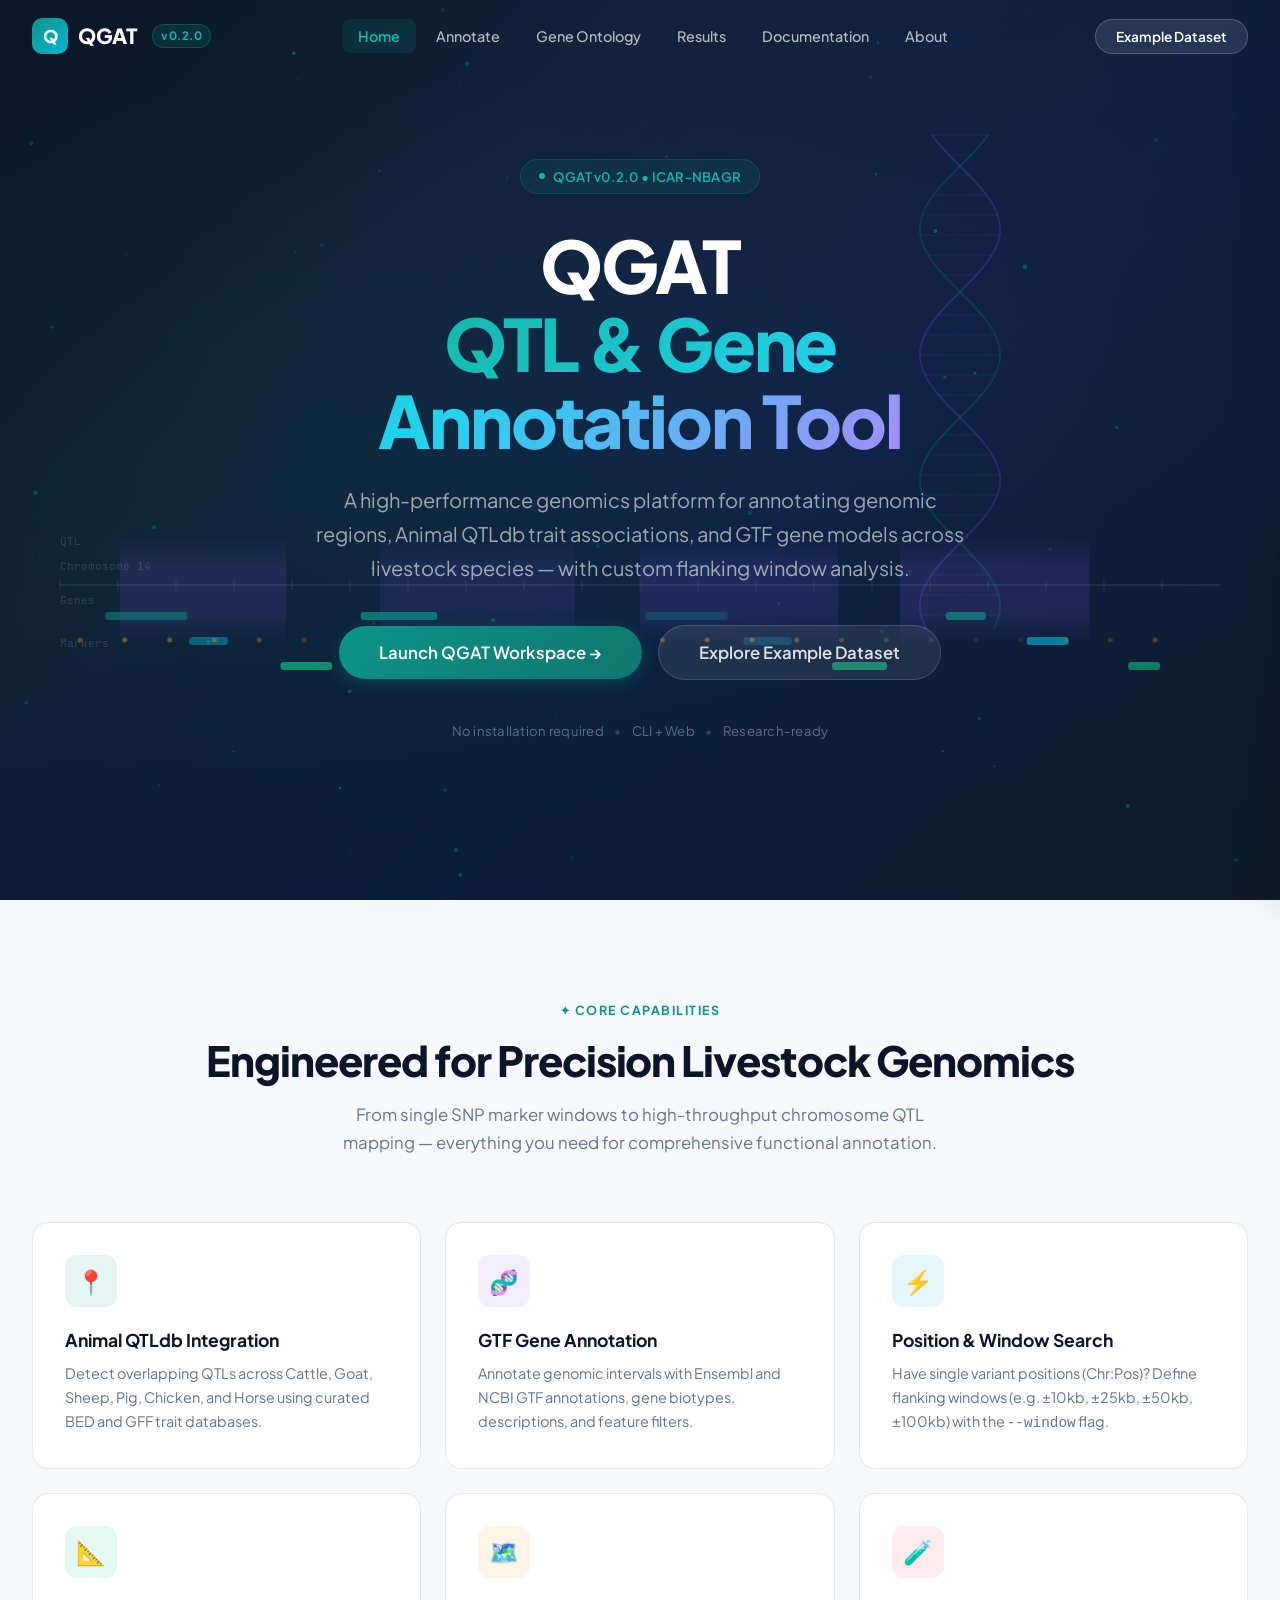
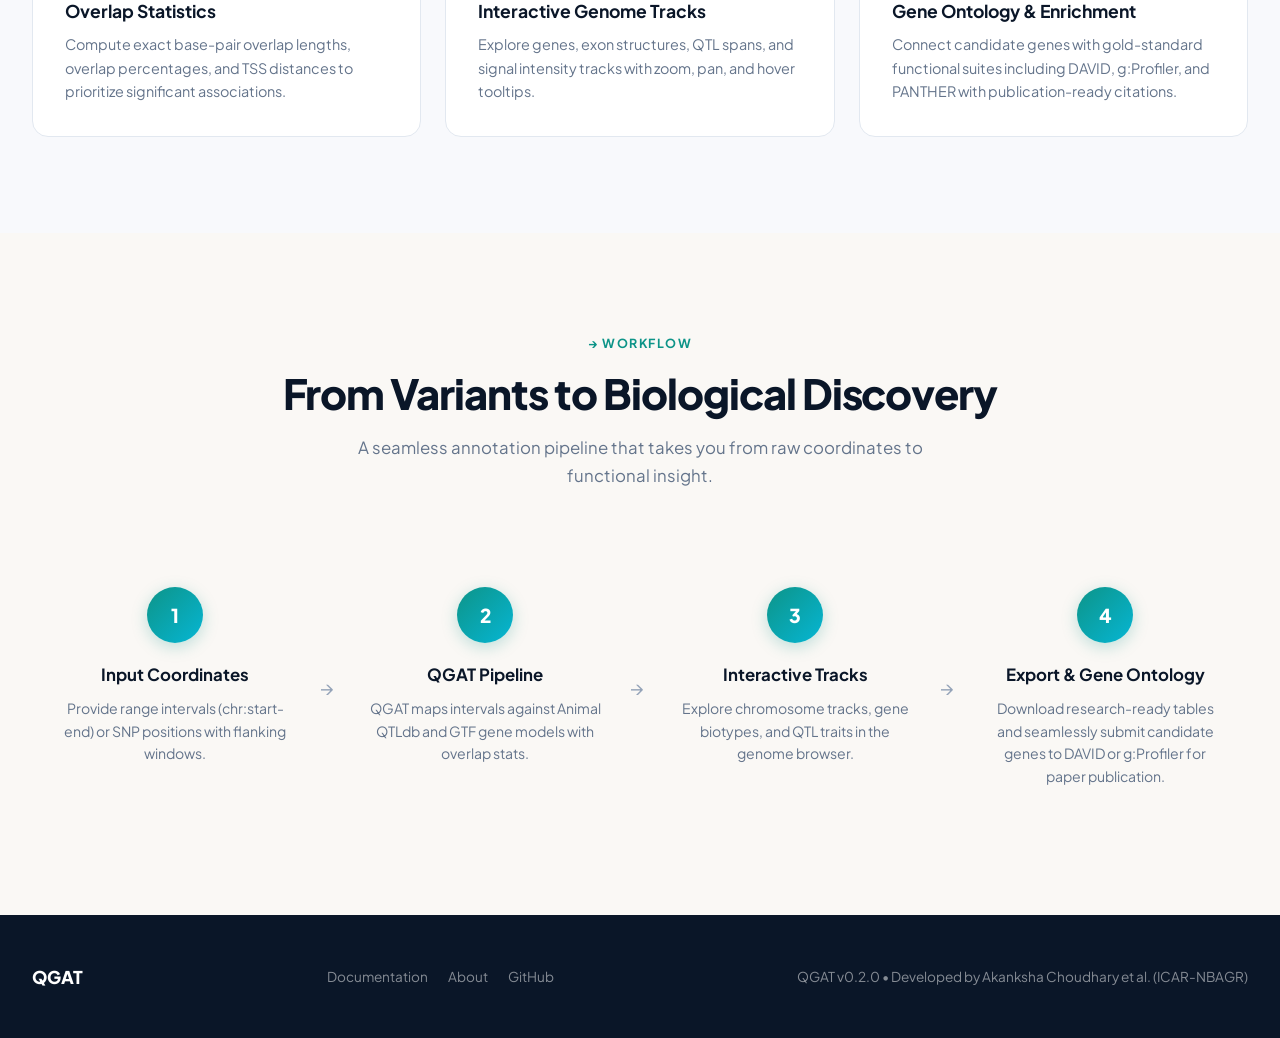
==== commit 908cc325: "Fix DAVID portal URL to live NIH domain and prevent browser popup blocking" ====
--- a/docs/index.html
+++ b/docs/index.html
@@ -651,9 +651,9 @@
             Comprehensive knowledgebase for high-throughput functional annotation, Functional Annotation Clustering, 2D chart visualization, and Gene Ontology term enrichment across domestic animal genomes.
           </p>
           <div class="ontology-tool-card__actions">
-            <button type="button" class="btn btn--primary btn--sm" id="btnLaunchDAVID">
+            <a href="https://davidbioinformatics.nih.gov/summary.jsp" target="_blank" rel="noopener noreferrer" class="btn btn--primary btn--sm" id="btnLaunchDAVID">
               🚀 Open DAVID Portal ↗
-            </button>
+            </a>
             <button type="button" class="btn btn--outline btn--sm" data-copy-citation="david">
               📄 Copy Citation
             </button>
@@ -682,9 +682,9 @@
             Official Gene Ontology Consortium platform providing binomial overrepresentation tests for GO terms (BP, MF, CC), PANTHER Pathways, and protein evolutionary families with species-specific backgrounds.
           </p>
           <div class="ontology-tool-card__actions">
-            <button type="button" class="btn btn--primary btn--sm" id="btnLaunchPanther">
+            <a href="https://www.pantherdb.org/tools/compareToRefList.jsp" target="_blank" rel="noopener noreferrer" class="btn btn--primary btn--sm" id="btnLaunchPanther">
               🚀 Open PANTHER Portal ↗
-            </button>
+            </a>
             <button type="button" class="btn btn--outline btn--sm" data-copy-citation="panther">
               📄 Copy Citation
             </button>
@@ -713,9 +713,9 @@
             Intuitive graphical enrichment suite with interactive enrichment network graphs, hierarchical clustering trees, and KEGG pathway maps utilizing current Ensembl annotations for domestic livestock.
           </p>
           <div class="ontology-tool-card__actions">
-            <button type="button" class="btn btn--primary btn--sm" id="btnLaunchShinyGO">
+            <a href="https://bioinformatics.sdstate.edu/go/" target="_blank" rel="noopener noreferrer" class="btn btn--primary btn--sm" id="btnLaunchShinyGO">
               🚀 Open ShinyGO Portal ↗
-            </button>
+            </a>
             <button type="button" class="btn btn--outline btn--sm" data-copy-citation="shinygo">
               📄 Copy Citation
             </button>
--- a/docs/css/style.css
+++ b/docs/css/style.css
@@ -2475,3 +2475,96 @@
   .summary-cards { grid-template-columns: 1fr; }
   .trait-grid { grid-template-columns: 1fr; }
 }
+
+/* ============================================================
+   TOAST NOTIFICATIONS
+   ============================================================ */
+.qgat-toast-container {
+  position: fixed;
+  bottom: 24px;
+  right: 24px;
+  z-index: 999999;
+  display: flex;
+  flex-direction: column;
+  gap: 12px;
+  max-width: 440px;
+  width: calc(100vw - 48px);
+  pointer-events: none;
+}
+
+.qgat-toast {
+  background: #0f172a;
+  color: #f8fafc;
+  border-radius: 12px;
+  padding: 14px 18px;
+  box-shadow: 0 10px 25px -5px rgba(0, 0, 0, 0.35), 0 8px 10px -6px rgba(0, 0, 0, 0.25);
+  border: 1px solid rgba(255, 255, 255, 0.12);
+  display: flex;
+  align-items: flex-start;
+  gap: 14px;
+  animation: toastSlideUp 0.3s cubic-bezier(0.16, 1, 0.3, 1);
+  pointer-events: auto;
+  font-size: 0.88rem;
+  line-height: 1.5;
+}
+
+.qgat-toast--success {
+  border-left: 5px solid #10b981;
+}
+
+.qgat-toast--info {
+  border-left: 5px solid #3b82f6;
+}
+
+.qgat-toast--warning {
+  border-left: 5px solid #f59e0b;
+}
+
+.qgat-toast__icon {
+  font-size: 1.3rem;
+  flex-shrink: 0;
+  line-height: 1;
+  margin-top: 2px;
+}
+
+.qgat-toast__content {
+  flex: 1;
+}
+
+.qgat-toast__title {
+  font-weight: 700;
+  margin-bottom: 3px;
+  color: #ffffff;
+  font-size: 0.94rem;
+}
+
+.qgat-toast__desc {
+  color: #cbd5e1;
+  font-size: 0.84rem;
+}
+
+.qgat-toast__close {
+  background: none;
+  border: none;
+  color: #94a3b8;
+  cursor: pointer;
+  padding: 2px 6px;
+  font-size: 1.2rem;
+  line-height: 1;
+  border-radius: 4px;
+  transition: color 0.15s;
+}
+.qgat-toast__close:hover {
+  color: #ffffff;
+}
+
+@keyframes toastSlideUp {
+  from {
+    opacity: 0;
+    transform: translateY(20px) scale(0.95);
+  }
+  to {
+    opacity: 1;
+    transform: translateY(0) scale(1);
+  }
+}
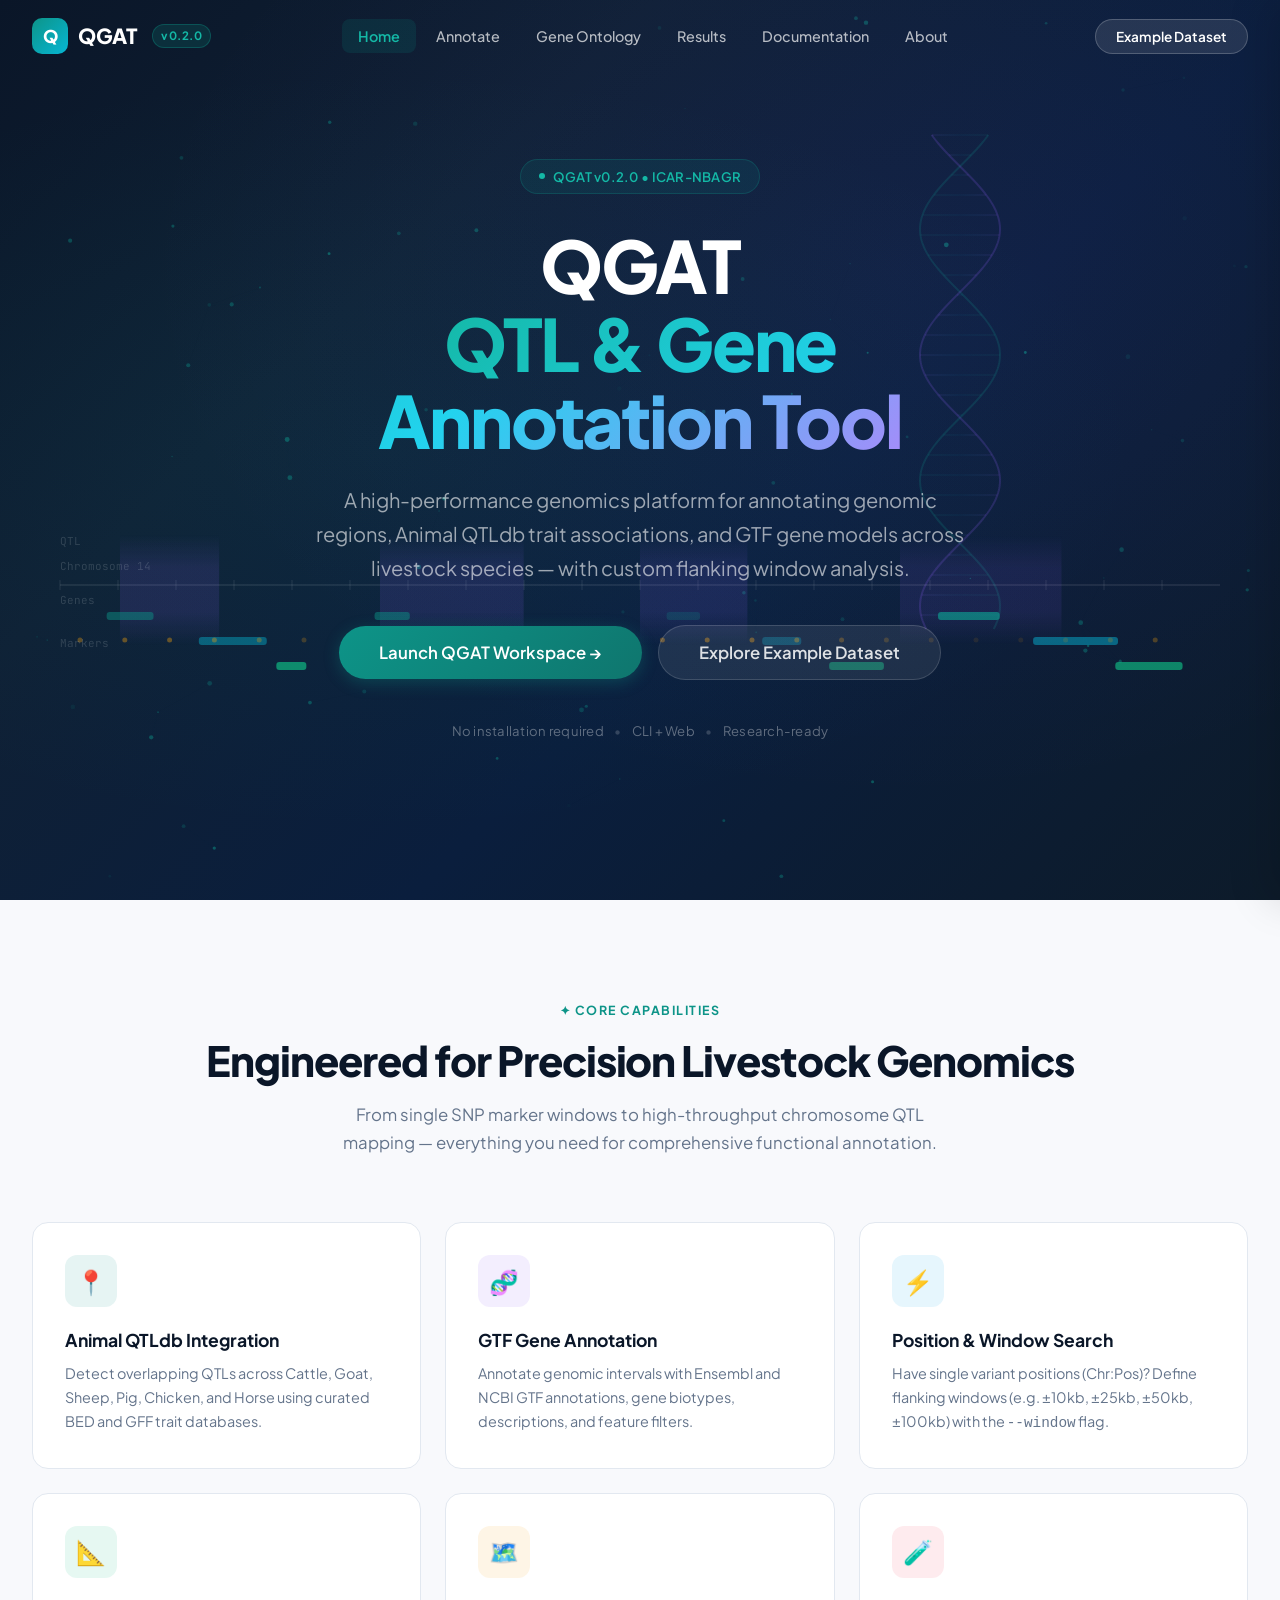
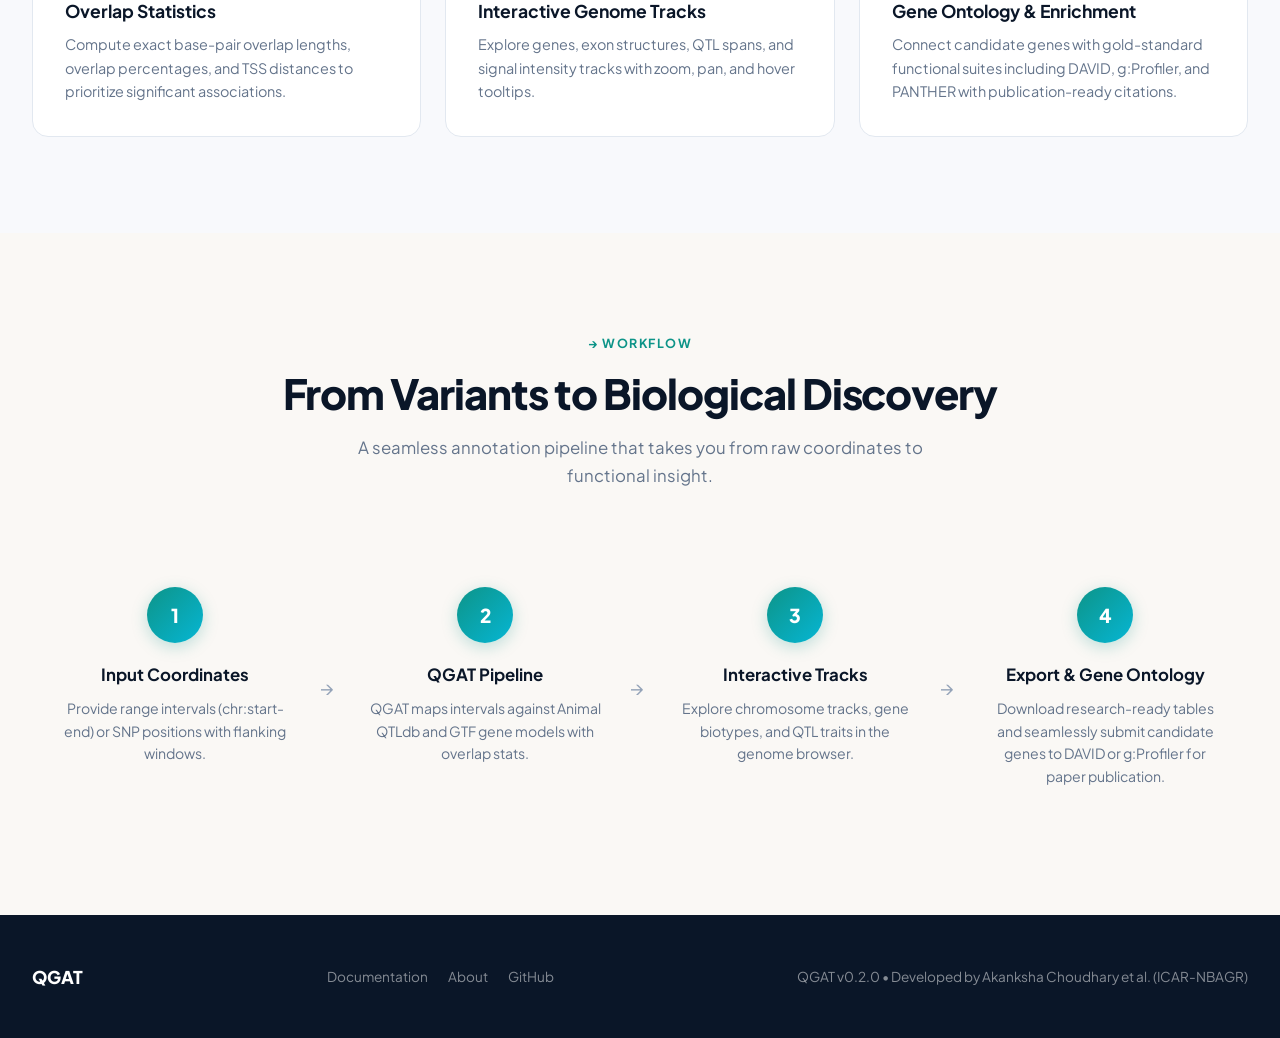
==== commit 5a7b5641: "Add asset cache busting to guarantee immediate live updates on GitHub Pages" ====
--- a/docs/index.html
+++ b/docs/index.html
@@ -5,7 +5,7 @@
   <meta name="viewport" content="width=device-width, initial-scale=1.0">
   <title>QGAT — Quantitative Trait Loci &amp; Gene Annotation Tool</title>
   <meta name="description" content="QGAT: Quantitative Trait Loci and Gene Annotation Tool. Modern, interactive bioinformatics platform for genomic region annotation, Animal QTLdb integration, and candidate gene discovery across livestock species.">
-  <link rel="stylesheet" href="css/style.css">
+  <link rel="stylesheet" href="css/style.css?v=2.2">
 </head>
 <body>
 
@@ -1147,7 +1147,7 @@
 <!-- ============================================================
      SCRIPTS
      ============================================================ -->
-<script src="js/app.js"></script>
+<script src="js/app.js?v=2.2"></script>
 
 </body>
 </html>
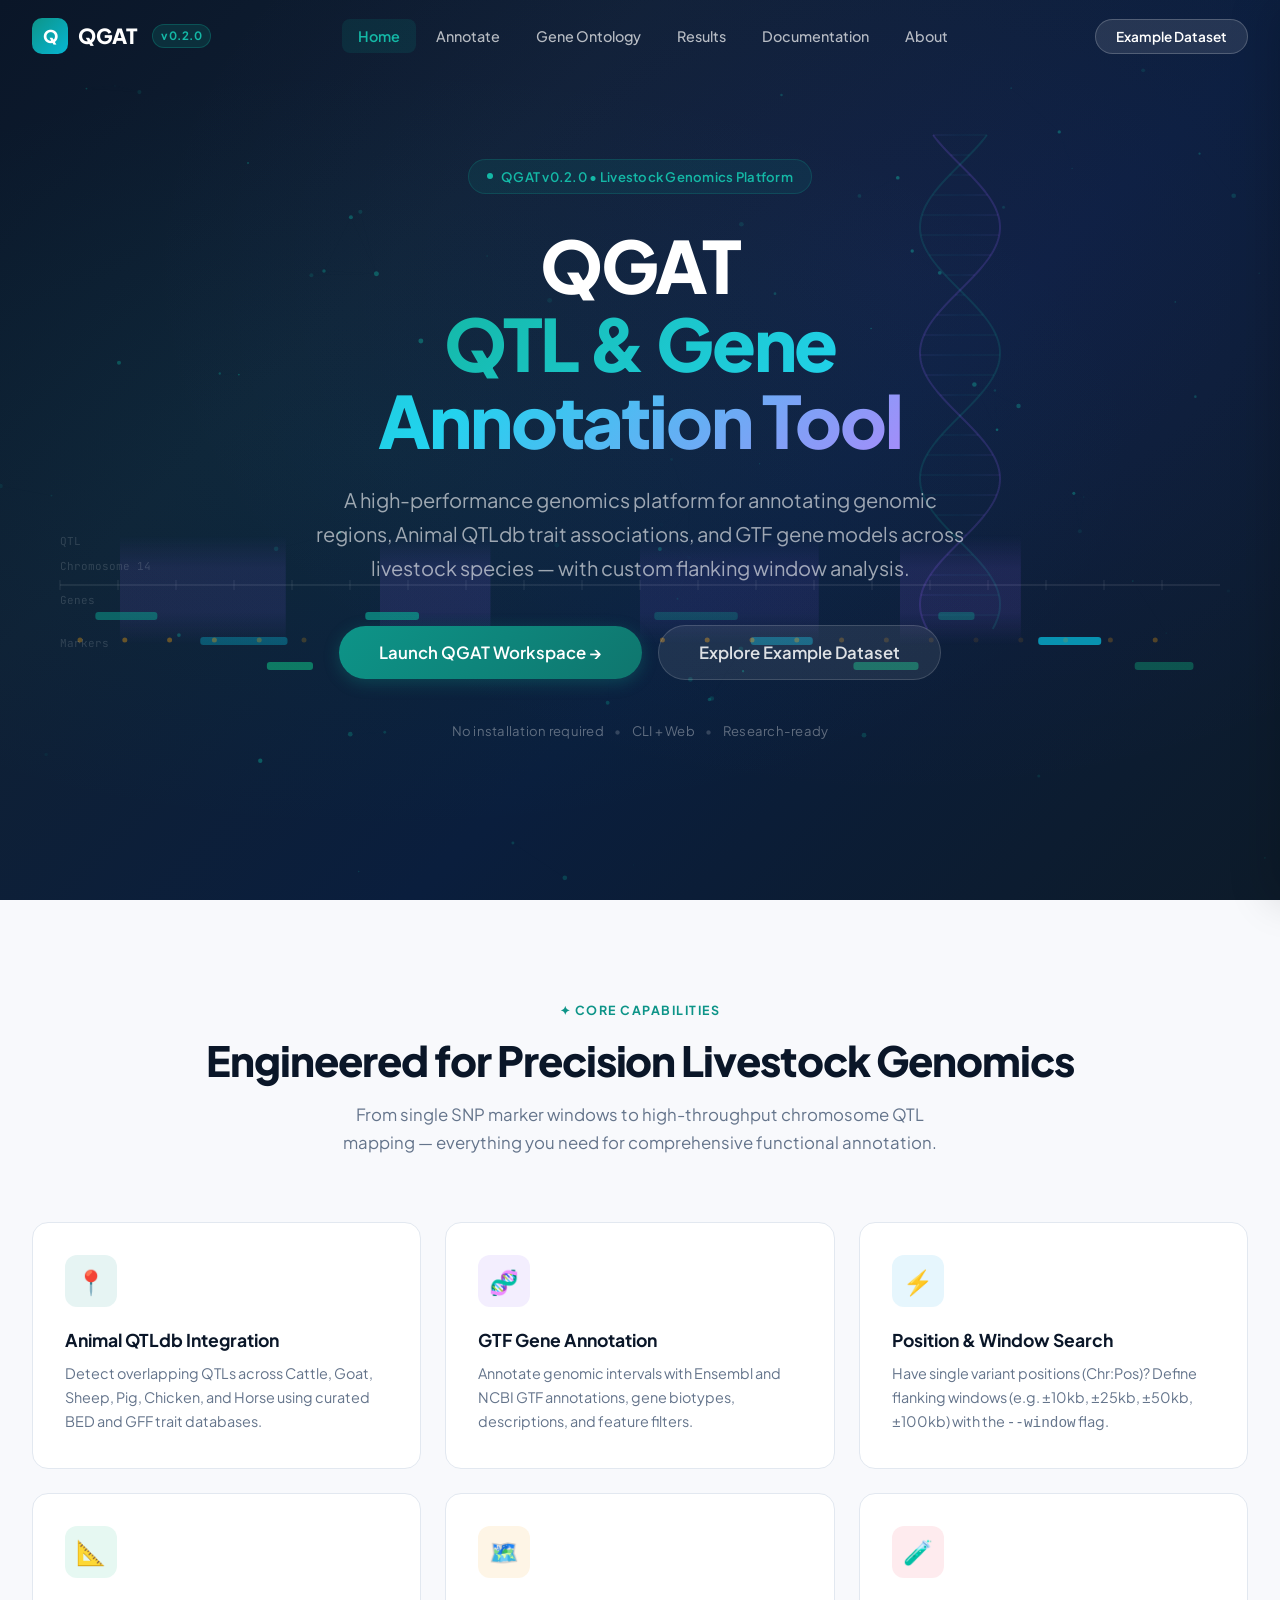
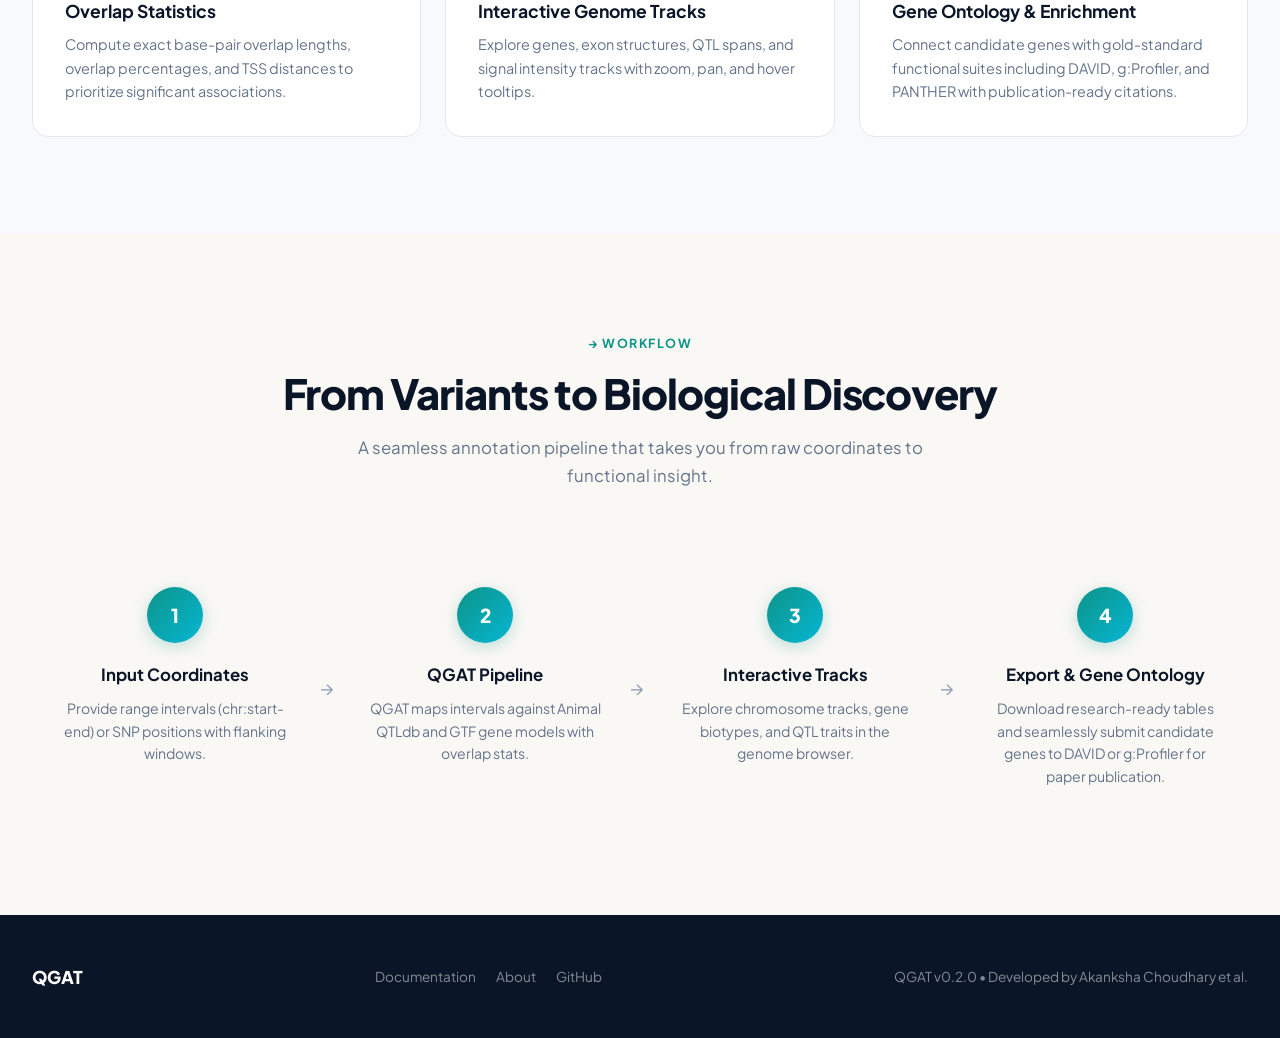
==== commit 73322384: "Remove ICAR-NBAGR from home page and clear example results until loaded on demand" ====
--- a/docs/index.html
+++ b/docs/index.html
@@ -5,7 +5,7 @@
   <meta name="viewport" content="width=device-width, initial-scale=1.0">
   <title>QGAT — Quantitative Trait Loci &amp; Gene Annotation Tool</title>
   <meta name="description" content="QGAT: Quantitative Trait Loci and Gene Annotation Tool. Modern, interactive bioinformatics platform for genomic region annotation, Animal QTLdb integration, and candidate gene discovery across livestock species.">
-  <link rel="stylesheet" href="css/style.css?v=2.2">
+  <link rel="stylesheet" href="css/style.css?v=2.3">
 </head>
 <body>
 
@@ -45,7 +45,7 @@
     <div class="hero__content">
       <div class="hero__badge">
         <span class="hero__badge-dot"></span>
-        QGAT v0.2.0 • ICAR-NBAGR
+        QGAT v0.2.0 • Livestock Genomics Platform
       </div>
       <h1 class="hero__title">
         QGAT<br><span>QTL &amp; Gene Annotation Tool</span>
@@ -158,7 +158,7 @@
           <a href="#" data-nav="about">About</a>
           <a href="https://github.com/akanksha-ch0/QGAT" target="_blank">GitHub</a>
         </div>
-        <div>QGAT v0.2.0 • Developed by Akanksha Choudhary et al. (ICAR-NBAGR)</div>
+        <div>QGAT v0.2.0 • Developed by Akanksha Choudhary et al.</div>
       </div>
     </div>
   </footer>
@@ -582,6 +582,9 @@
 
         <div style="display:flex; justify-content:space-between; align-items:center; flex-wrap:wrap; gap:10px;">
           <div style="display:flex; gap:8px; flex-wrap:wrap;">
+            <button type="button" class="btn btn--sm btn--primary" id="btnLoadOntologyExample">
+              🧪 Load Example Gene Set
+            </button>
             <button type="button" class="btn btn--sm btn--outline" id="btnCopySymbols">
               📋 Copy Gene Symbols
             </button>
@@ -591,12 +594,12 @@
             <button type="button" class="btn btn--sm btn--outline" id="btnDownloadGeneList">
               💾 Download Gene List (.txt)
             </button>
-            <button type="button" class="btn btn--sm btn--ghost" id="btnResetCandidateGenes">
-              🔄 Reset to QGAT Candidates
+            <button type="button" class="btn btn--sm btn--ghost" id="btnClearOntologyGenes">
+              ✕ Clear
             </button>
           </div>
           <div id="ontologyGeneCountBadge" class="table-badge table-badge--teal" style="font-size:0.82rem;">
-            12 genes loaded
+            0 genes loaded
           </div>
         </div>
       </div>
@@ -747,15 +750,32 @@
         <p class="section-subtitle">Comprehensive analysis of your genomic regions.</p>
       </div>
 
+      <!-- Results Empty State Banner (visible when no results loaded) -->
+      <div class="results-empty-banner" id="resultsEmptyBanner" style="background: linear-gradient(135deg, rgba(13,148,136,0.06), rgba(99,102,241,0.06)); border: 1px dashed var(--teal); border-radius: var(--radius-lg); padding: 2.5rem 1.5rem; text-align: center; margin-bottom: 2rem;">
+        <div style="font-size: 2.5rem; margin-bottom: 0.75rem;">📊</div>
+        <h3 style="font-size: 1.3rem; font-weight: 700; color: var(--navy); margin-bottom: 0.5rem;">No Annotation Results Yet</h3>
+        <p style="color: var(--text-secondary); max-width: 600px; margin: 0 auto 1.25rem; font-size: 0.92rem; line-height: 1.6;">
+          Execute an annotation in the <strong>Workspace</strong> with your custom genomic coordinates, or click below to load the pre-configured <strong>Example Livestock Dataset</strong> to explore genes, Animal QTLdb traits, and tracks.
+        </p>
+        <div style="display: flex; justify-content: center; gap: 12px; flex-wrap: wrap;">
+          <button type="button" class="btn btn--primary" id="btnLoadExampleInResults">
+            🧪 Load Example Dataset
+          </button>
+          <button type="button" class="btn btn--outline" data-nav="annotate">
+            Open Annotate Workspace →
+          </button>
+        </div>
+      </div>
+
       <!-- Results Sub-Navigation Tabs -->
       <div class="results-nav">
         <button type="button" class="results-nav-btn active" id="tabBtnGenes" data-results-tab="genes">
           <span>🧬</span> List of Genes
-          <span class="results-nav-badge" id="genesCountBadge">12</span>
+          <span class="results-nav-badge" id="genesCountBadge">0</span>
         </button>
         <button type="button" class="results-nav-btn" id="tabBtnQTLs" data-results-tab="qtls">
           <span>📍</span> List of QTLs (Animal QTLdb)
-          <span class="results-nav-badge" id="qtlsCountBadge">8</span>
+          <span class="results-nav-badge" id="qtlsCountBadge">0</span>
         </button>
         <button type="button" class="results-nav-btn" id="tabBtnBrowser" data-results-tab="browser">
           <span>🗺️</span> Interactive Genome Tracks
@@ -771,25 +791,25 @@
           <div class="summary-card">
             <div class="summary-card__accent summary-card__accent--teal"></div>
             <div class="summary-card__icon">🧬</div>
-            <div class="summary-card__value" id="statTotalGenes" data-count="12">0</div>
+            <div class="summary-card__value" id="statTotalGenes" data-count="0">0</div>
             <div class="summary-card__label">Genes Identified</div>
           </div>
           <div class="summary-card">
             <div class="summary-card__accent summary-card__accent--green"></div>
             <div class="summary-card__icon">🔬</div>
-            <div class="summary-card__value" id="statCodingGenes" data-count="10">0</div>
+            <div class="summary-card__value" id="statCodingGenes" data-count="0">0</div>
             <div class="summary-card__label">Protein Coding</div>
           </div>
           <div class="summary-card">
             <div class="summary-card__accent summary-card__accent--purple"></div>
             <div class="summary-card__icon">📜</div>
-            <div class="summary-card__value" id="statGtfFeatures" data-count="2">0</div>
+            <div class="summary-card__value" id="statGtfFeatures" data-count="0">0</div>
             <div class="summary-card__label">lncRNA / Non-coding</div>
           </div>
           <div class="summary-card">
             <div class="summary-card__accent summary-card__accent--amber"></div>
             <div class="summary-card__icon">🎯</div>
-            <div class="summary-card__value" id="statCandidateGenes" data-count="4">0</div>
+            <div class="summary-card__value" id="statCandidateGenes" data-count="0">0</div>
             <div class="summary-card__label">Key Candidate Genes</div>
           </div>
         </div>
@@ -829,7 +849,7 @@
             </table>
           </div>
           <div class="table-pagination">
-            <span>Showing <strong id="showingGenesCount">1–12</strong> of <strong id="totalGenesCount">12</strong> genes</span>
+            <span>Showing <strong id="showingGenesCount">0</strong> of <strong id="totalGenesCount">0</strong> genes</span>
           </div>
         </div>
       </div>
@@ -843,13 +863,13 @@
           <div class="summary-card">
             <div class="summary-card__accent summary-card__accent--purple"></div>
             <div class="summary-card__icon">📍</div>
-            <div class="summary-card__value" id="statTotalQTLs" data-count="8">0</div>
+            <div class="summary-card__value" id="statTotalQTLs" data-count="0">0</div>
             <div class="summary-card__label">Overlapping QTLs</div>
           </div>
           <div class="summary-card">
             <div class="summary-card__accent summary-card__accent--sky"></div>
             <div class="summary-card__icon">🏷️</div>
-            <div class="summary-card__value" id="statQtlTraits" data-count="6">0</div>
+            <div class="summary-card__value" id="statQtlTraits" data-count="0">0</div>
             <div class="summary-card__label">Trait Classes</div>
           </div>
           <div class="summary-card">
@@ -899,7 +919,7 @@
             </table>
           </div>
           <div class="table-pagination">
-            <span>Showing <strong id="showingQTLsCount">1–8</strong> of <strong id="totalQTLsCount">8</strong> QTLs</span>
+            <span>Showing <strong id="showingQTLsCount">0</strong> of <strong id="totalQTLsCount">0</strong> QTLs</span>
           </div>
         </div>
       </div>
@@ -1147,7 +1167,7 @@
 <!-- ============================================================
      SCRIPTS
      ============================================================ -->
-<script src="js/app.js?v=2.2"></script>
+<script src="js/app.js?v=2.3"></script>
 
 </body>
 </html>
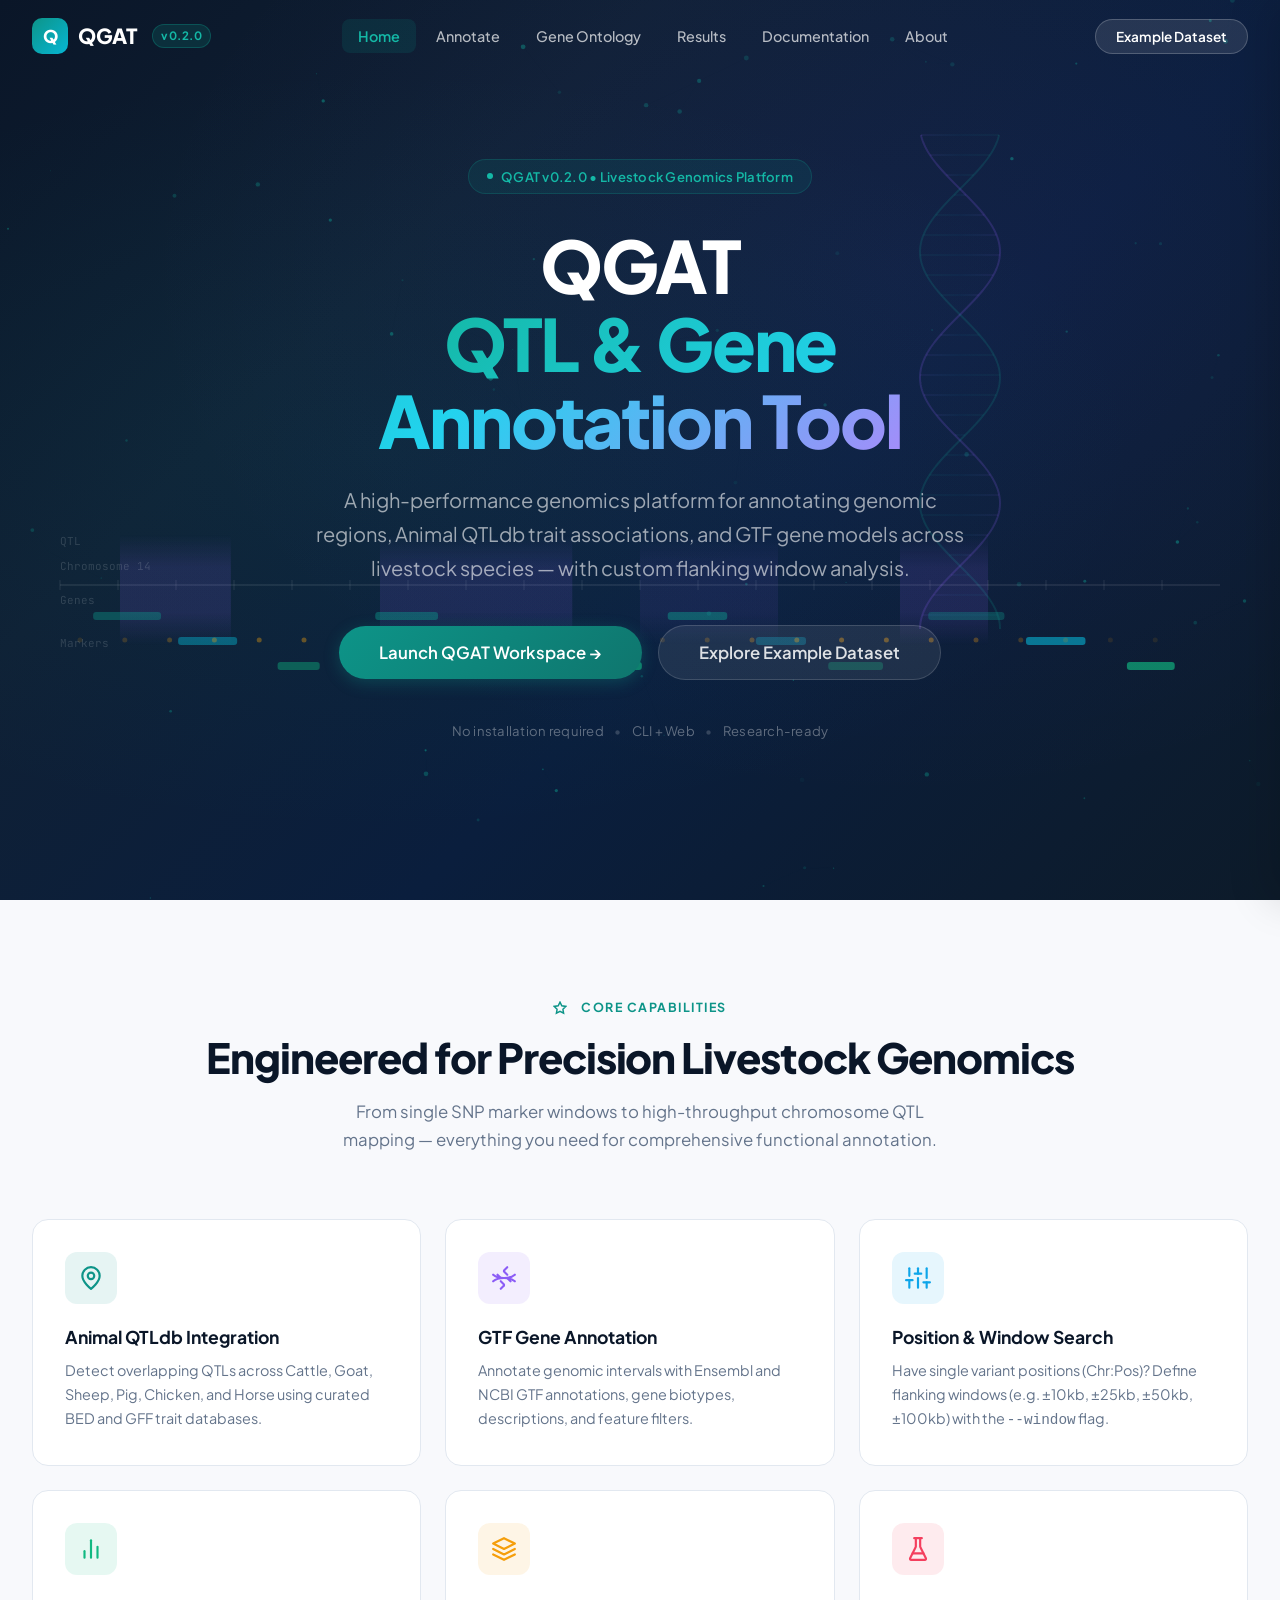
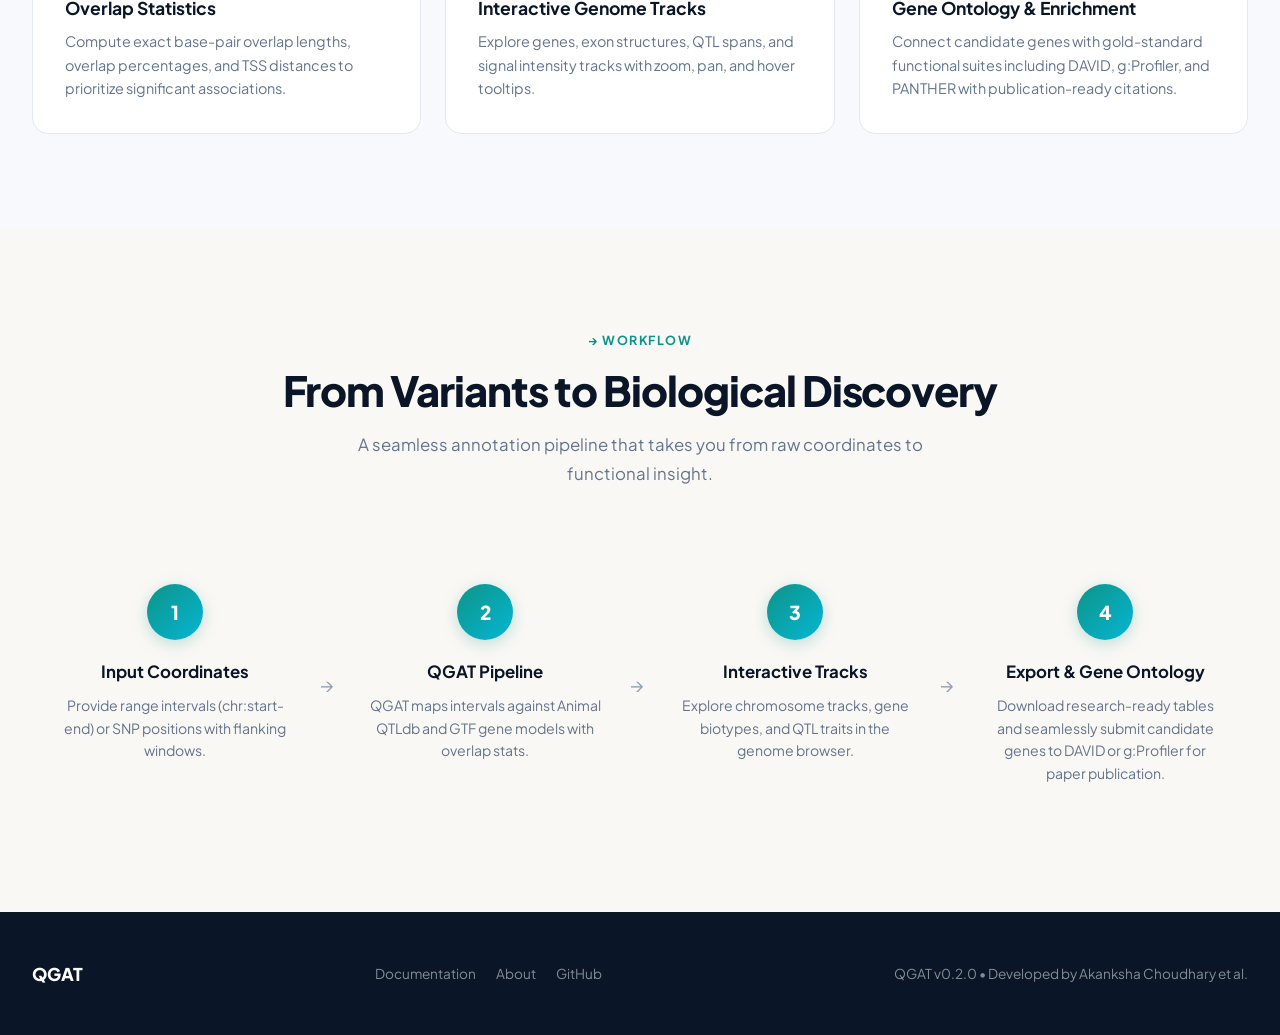
==== commit 4db2ef5f: "Replace all emoji-based icons with modern outline SVG icons and micro-interactions" ====
--- a/docs/index.html
+++ b/docs/index.html
@@ -5,7 +5,7 @@
   <meta name="viewport" content="width=device-width, initial-scale=1.0">
   <title>QGAT — Quantitative Trait Loci &amp; Gene Annotation Tool</title>
   <meta name="description" content="QGAT: Quantitative Trait Loci and Gene Annotation Tool. Modern, interactive bioinformatics platform for genomic region annotation, Animal QTLdb integration, and candidate gene discovery across livestock species.">
-  <link rel="stylesheet" href="css/style.css?v=2.3">
+  <link rel="stylesheet" href="css/style.css?v=2.4">
 </head>
 <body>
 
@@ -71,7 +71,10 @@
   <div class="features">
     <div class="container">
       <div class="features__header">
-        <div class="section-label">✦ Core Capabilities</div>
+        <div class="section-label">
+          <svg class="section-label__icon" width="14" height="14" viewBox="0 0 24 24" fill="none" stroke="currentColor" stroke-width="2.5"><polygon points="12 2 15.09 8.26 22 9.27 17 14.14 18.18 21.02 12 17.77 5.82 21.02 7 14.14 2 9.27 8.91 8.26 12 2"/></svg>
+          Core Capabilities
+        </div>
         <h2 class="section-title">Engineered for Precision Livestock Genomics</h2>
         <p class="section-subtitle">
           From single SNP marker windows to high-throughput chromosome QTL mapping — everything you need for comprehensive functional annotation.
@@ -79,32 +82,78 @@
       </div>
       <div class="features__grid">
         <div class="feature-card animate-on-scroll">
-          <div class="feature-card__icon feature-card__icon--teal">📍</div>
+          <div class="feature-card__icon feature-card__icon--teal" aria-hidden="true">
+            <svg width="24" height="24" viewBox="0 0 24 24" fill="none" stroke="currentColor" stroke-width="2" stroke-linecap="round" stroke-linejoin="round">
+              <path d="M20 10c0 6-8 12-8 12s-8-6-8-12a8 8 0 0 1 16 0Z"/>
+              <circle cx="12" cy="10" r="3"/>
+            </svg>
+          </div>
           <h3 class="feature-card__title">Animal QTLdb Integration</h3>
           <p class="feature-card__text">Detect overlapping QTLs across Cattle, Goat, Sheep, Pig, Chicken, and Horse using curated BED and GFF trait databases.</p>
         </div>
         <div class="feature-card animate-on-scroll">
-          <div class="feature-card__icon feature-card__icon--purple">🧬</div>
+          <div class="feature-card__icon feature-card__icon--purple" aria-hidden="true">
+            <svg width="24" height="24" viewBox="0 0 24 24" fill="none" stroke="currentColor" stroke-width="2" stroke-linecap="round" stroke-linejoin="round">
+              <path d="M2 15c6.667-6 13.333 0 20-6"/>
+              <path d="m9 22 3-3"/>
+              <path d="m15 2-3 3"/>
+              <path d="m12 6 3 3"/>
+              <path d="m12 18-3-3"/>
+              <path d="m6 9 3 3"/>
+              <path d="m18 15-3-3"/>
+              <path d="m2 9c6.667 6 13.333 0 20 6"/>
+            </svg>
+          </div>
           <h3 class="feature-card__title">GTF Gene Annotation</h3>
           <p class="feature-card__text">Annotate genomic intervals with Ensembl and NCBI GTF annotations, gene biotypes, descriptions, and feature filters.</p>
         </div>
         <div class="feature-card animate-on-scroll">
-          <div class="feature-card__icon feature-card__icon--sky">⚡</div>
+          <div class="feature-card__icon feature-card__icon--sky" aria-hidden="true">
+            <svg width="24" height="24" viewBox="0 0 24 24" fill="none" stroke="currentColor" stroke-width="2" stroke-linecap="round" stroke-linejoin="round">
+              <line x1="4" y1="21" x2="4" y2="14"/>
+              <line x1="4" y1="10" x2="4" y2="3"/>
+              <line x1="12" y1="21" x2="12" y2="12"/>
+              <line x1="12" y1="8" x2="12" y2="3"/>
+              <line x1="20" y1="21" x2="20" y2="16"/>
+              <line x1="20" y1="12" x2="20" y2="3"/>
+              <line x1="1" y1="14" x2="7" y2="14"/>
+              <line x1="9" y1="8" x2="15" y2="8"/>
+              <line x1="17" y1="16" x2="23" y2="16"/>
+            </svg>
+          </div>
           <h3 class="feature-card__title">Position &amp; Window Search</h3>
           <p class="feature-card__text">Have single variant positions (Chr:Pos)? Define flanking windows (e.g. ±10kb, ±25kb, ±50kb, ±100kb) with the <code>--window</code> flag.</p>
         </div>
         <div class="feature-card animate-on-scroll">
-          <div class="feature-card__icon feature-card__icon--green">📐</div>
+          <div class="feature-card__icon feature-card__icon--green" aria-hidden="true">
+            <svg width="24" height="24" viewBox="0 0 24 24" fill="none" stroke="currentColor" stroke-width="2" stroke-linecap="round" stroke-linejoin="round">
+              <line x1="18" y1="20" x2="18" y2="10"/>
+              <line x1="12" y1="20" x2="12" y2="4"/>
+              <line x1="6" y1="20" x2="6" y2="14"/>
+            </svg>
+          </div>
           <h3 class="feature-card__title">Overlap Statistics</h3>
           <p class="feature-card__text">Compute exact base-pair overlap lengths, overlap percentages, and TSS distances to prioritize significant associations.</p>
         </div>
         <div class="feature-card animate-on-scroll">
-          <div class="feature-card__icon feature-card__icon--amber">🗺️</div>
+          <div class="feature-card__icon feature-card__icon--amber" aria-hidden="true">
+            <svg width="24" height="24" viewBox="0 0 24 24" fill="none" stroke="currentColor" stroke-width="2" stroke-linecap="round" stroke-linejoin="round">
+              <polygon points="12 2 2 7 12 12 22 7 12 2"/>
+              <polyline points="2 17 12 22 22 17"/>
+              <polyline points="2 12 12 17 22 12"/>
+            </svg>
+          </div>
           <h3 class="feature-card__title">Interactive Genome Tracks</h3>
           <p class="feature-card__text">Explore genes, exon structures, QTL spans, and signal intensity tracks with zoom, pan, and hover tooltips.</p>
         </div>
         <div class="feature-card animate-on-scroll">
-          <div class="feature-card__icon feature-card__icon--rose">🧪</div>
+          <div class="feature-card__icon feature-card__icon--rose" aria-hidden="true">
+            <svg width="24" height="24" viewBox="0 0 24 24" fill="none" stroke="currentColor" stroke-width="2" stroke-linecap="round" stroke-linejoin="round">
+              <path d="M10 2v7.527a2 2 0 0 1-.211.896L4.72 20.55a1 1 0 0 0 .9 1.45h12.76a1 1 0 0 0 .9-1.45l-5.069-10.127A2 2 0 0 1 14 9.527V2"/>
+              <path d="M8.5 2h7"/>
+              <path d="M7 16h10"/>
+            </svg>
+          </div>
           <h3 class="feature-card__title">Gene Ontology &amp; Enrichment</h3>
           <p class="feature-card__text">Connect candidate genes with gold-standard functional suites including DAVID, g:Profiler, and PANTHER with publication-ready citations.</p>
         </div>
@@ -173,7 +222,10 @@
 
       <!-- Header -->
       <div class="workspace__header">
-        <div class="section-label">⬡ Annotation Workspace</div>
+        <div class="section-label">
+          <svg class="section-label__icon" width="14" height="14" viewBox="0 0 24 24" fill="none" stroke="currentColor" stroke-width="2.5"><path d="M21 16V8a2 2 0 0 0-1-1.73l-7-4a2 2 0 0 0-2 0l-7 4A2 2 0 0 0 3 8v8a2 2 0 0 0 1 1.73l7 4a2 2 0 0 0 2 0l7-4A2 2 0 0 0 21 16z"/></svg>
+          Annotation Workspace
+        </div>
         <h2 class="section-title">What would you like to annotate?</h2>
         <p class="section-subtitle" style="margin:0 auto;">Choose your analysis type and provide your genomic data.</p>
       </div>
@@ -181,7 +233,7 @@
       <!-- Type selector -->
       <div class="type-selector" style="grid-template-columns: repeat(auto-fit, minmax(220px, 1fr)); max-width: 960px;">
         <div class="type-card selected" data-type="gene" id="typeGene">
-          <div class="type-card__check">✓</div>
+          <div class="type-card__check" aria-hidden="true"><svg width="12" height="12" viewBox="0 0 24 24" fill="none" stroke="currentColor" stroke-width="3.5" stroke-linecap="round" stroke-linejoin="round"><polyline points="20 6 9 17 4 12"/></svg></div>
           <div class="type-card__icon type-card__icon--gene">
             <svg class="lively-icon" viewBox="0 0 48 48" width="40" height="40" fill="none" xmlns="http://www.w3.org/2000/svg">
               <path d="M14 6C14 18 34 18 34 30C34 42 14 42 14 42" stroke="#ffffff" stroke-width="3.5" stroke-linecap="round"/>
@@ -199,10 +251,10 @@
             </svg>
           </div>
           <h3 class="type-card__title">Gene Annotation</h3>
-          <p class="type-card__desc">Coordinates + GTF File ➔ <strong>Get List of Genes</strong></p>
+          <p class="type-card__desc">Coordinates + GTF File &rarr; <strong>Get List of Genes</strong></p>
         </div>
         <div class="type-card" data-type="qtl" id="typeQTL">
-          <div class="type-card__check">✓</div>
+          <div class="type-card__check" aria-hidden="true"><svg width="12" height="12" viewBox="0 0 24 24" fill="none" stroke="currentColor" stroke-width="3.5" stroke-linecap="round" stroke-linejoin="round"><polyline points="20 6 9 17 4 12"/></svg></div>
           <div class="type-card__icon type-card__icon--qtl">
             <svg class="lively-icon" viewBox="0 0 48 48" width="40" height="40" fill="none" xmlns="http://www.w3.org/2000/svg">
               <circle cx="24" cy="24" r="16" stroke="rgba(255,255,255,0.4)" stroke-width="2" stroke-dasharray="3 3"/>
@@ -216,10 +268,10 @@
             </svg>
           </div>
           <h3 class="type-card__title">QTL Annotation</h3>
-          <p class="type-card__desc">Coordinates + Select Animal ➔ <strong>Get List of QTLs</strong></p>
+          <p class="type-card__desc">Coordinates + Select Animal &rarr; <strong>Get List of QTLs</strong></p>
         </div>
         <div class="type-card" data-type="combined" id="typeCombined">
-          <div class="type-card__check">✓</div>
+          <div class="type-card__check" aria-hidden="true"><svg width="12" height="12" viewBox="0 0 24 24" fill="none" stroke="currentColor" stroke-width="3.5" stroke-linecap="round" stroke-linejoin="round"><polyline points="20 6 9 17 4 12"/></svg></div>
           <div class="type-card__icon type-card__icon--combined">
             <svg class="lively-icon" viewBox="0 0 48 48" width="40" height="40" fill="none" xmlns="http://www.w3.org/2000/svg">
               <path d="M26 4L11 25H23L20 44L37 21H25L29 4Z" fill="#ffffff" stroke="#fef08a" stroke-width="1.5" stroke-linejoin="round"/>
@@ -231,7 +283,7 @@
             </svg>
           </div>
           <h3 class="type-card__title">Combined Analysis</h3>
-          <p class="type-card__desc">Coordinates + Animal + GTF ➔ <strong>Genes &amp; QTLs Combined</strong></p>
+          <p class="type-card__desc">Coordinates + Animal + GTF &rarr; <strong>Genes &amp; QTLs Combined</strong></p>
         </div>
       </div>
 
@@ -250,10 +302,12 @@
             <label class="form-label">Choose Coordinate Input Format</label>
             <div class="format-toggle" id="geneFormatToggle">
               <button type="button" class="format-toggle__btn active" data-format="range">
-                <span>📏</span> Range: Chromosome, Start, End
+                <svg class="inline-svg" width="15" height="15" viewBox="0 0 24 24" fill="none" stroke="currentColor" stroke-width="2" aria-hidden="true"><path d="M21.3 15.3a2.4 2.4 0 0 1 0 3.4l-2.6 2.6a2.4 2.4 0 0 1-3.4 0L2.7 8.7a2.41 2.41 0 0 1 0-3.4l2.6-2.6a2.41 2.41 0 0 1 3.4 0Z"/><path d="m14.5 12.5 2-2"/><path d="m11.5 9.5 2-2"/><path d="m8.5 6.5 2-2"/><path d="m17.5 15.5 2-2"/></svg>
+                Range: Chromosome, Start, End
               </button>
               <button type="button" class="format-toggle__btn" data-format="position">
-                <span>🎯</span> Position-Only: Chr, Pos + Flanking Window
+                <svg class="inline-svg" width="15" height="15" viewBox="0 0 24 24" fill="none" stroke="currentColor" stroke-width="2" aria-hidden="true"><circle cx="12" cy="12" r="10"/><circle cx="12" cy="12" r="6"/><circle cx="12" cy="12" r="2"/></svg>
+                Position-Only: Chr, Pos + Flanking Window
               </button>
             </div>
           </div>
@@ -284,12 +338,19 @@
 
           <div class="form-group">
             <div class="upload-zone" id="geneCoordsUploadZone">
-              <div class="upload-zone__icon">📂</div>
+              <div class="upload-zone__icon" aria-hidden="true">
+                <svg width="36" height="36" viewBox="0 0 24 24" fill="none" stroke="currentColor" stroke-width="1.8" stroke-linecap="round" stroke-linejoin="round">
+                  <path d="M21 15v4a2 2 0 0 1-2 2H5a2 2 0 0 1-2-2v-4"/>
+                  <polyline points="17 8 12 3 7 8"/>
+                  <line x1="12" y1="3" x2="12" y2="15"/>
+                </svg>
+              </div>
               <div class="upload-zone__text">Drag &amp; drop coordinate file here (.tsv, .csv, .bed, .txt)</div>
               <div class="upload-zone__hint">Auto-detects separators &amp; column headers</div>
               <input type="file" accept=".txt,.csv,.tsv,.bed" hidden id="geneCoordsFileInput">
               <div class="upload-zone__file-info" id="geneCoordsFileInfo">
-                <span>📄</span> <span id="geneCoordsFileName"></span>
+                <svg class="inline-svg" width="16" height="16" viewBox="0 0 24 24" fill="none" stroke="currentColor" stroke-width="2" aria-hidden="true"><path d="M14.5 2H6a2 2 0 0 0-2 2v16a2 2 0 0 0 2 2h12a2 2 0 0 0 2-2V7.5L14.5 2z"/><polyline points="14 2 14 8 20 8"/></svg>
+                <span id="geneCoordsFileName"></span>
               </div>
             </div>
           </div>
@@ -337,7 +398,9 @@
 
           <div style="text-align:right; margin-top:2rem;">
             <button class="btn btn--primary btn--lg" id="runGeneAnnotation">
-              🧬 Get List of Genes →
+              <svg class="btn-icon" width="18" height="18" viewBox="0 0 24 24" fill="none" stroke="currentColor" stroke-width="2" aria-hidden="true"><path d="M2 15c6.667-6 13.333 0 20-6"/><path d="m9 22 3-3"/><path d="m15 2-3 3"/><path d="m12 6 3 3"/><path d="m12 18-3-3"/><path d="m6 9 3 3"/><path d="m18 15-3-3"/><path d="m2 9c6.667 6 13.333 0 20 6"/></svg>
+              <span>Get List of Genes</span>
+              <svg class="btn-arrow" width="18" height="18" viewBox="0 0 24 24" fill="none" stroke="currentColor" stroke-width="2" aria-hidden="true"><line x1="5" y1="12" x2="19" y2="12"/><polyline points="12 5 19 12 12 19"/></svg>
             </button>
           </div>
         </div>
@@ -355,7 +418,11 @@
 
           <!-- Notice banner highlighting pre-loaded livestock files -->
           <div class="qtl-notice-banner">
-            <div class="qtl-notice-banner__icon">✨</div>
+            <div class="qtl-notice-banner__icon" aria-hidden="true">
+              <svg width="22" height="22" viewBox="0 0 24 24" fill="none" stroke="currentColor" stroke-width="2" stroke-linecap="round" stroke-linejoin="round">
+                <path d="m12 3-1.9 5.8a2 2 0 0 1-1.3 1.3L3 12l5.8 1.9a2 2 0 0 1 1.3 1.3L12 21l1.9-5.8a2 2 0 0 1 1.3-1.3L21 12l-5.8-1.9a2 2 0 0 1-1.3-1.3Z"/>
+              </svg>
+            </div>
             <div>
               <strong>Animal QTLdb files are pre-loaded in QGAT!</strong> Complete BED &amp; GFF databases for Cattle, Goat, Sheep, Pig, Chicken, and Horse are already bundled — no external database download needed.
             </div>
@@ -422,10 +489,12 @@
             <label class="form-label">2. Choose Coordinate Input Format</label>
             <div class="format-toggle" id="qtlFormatToggle">
               <button type="button" class="format-toggle__btn active" data-format="range">
-                <span>📏</span> Range: Chromosome, Start, End
+                <svg class="inline-svg" width="15" height="15" viewBox="0 0 24 24" fill="none" stroke="currentColor" stroke-width="2" aria-hidden="true"><path d="M21.3 15.3a2.4 2.4 0 0 1 0 3.4l-2.6 2.6a2.4 2.4 0 0 1-3.4 0L2.7 8.7a2.41 2.41 0 0 1 0-3.4l2.6-2.6a2.41 2.41 0 0 1 3.4 0Z"/><path d="m14.5 12.5 2-2"/><path d="m11.5 9.5 2-2"/><path d="m8.5 6.5 2-2"/><path d="m17.5 15.5 2-2"/></svg>
+                Range: Chromosome, Start, End
               </button>
               <button type="button" class="format-toggle__btn" data-format="position">
-                <span>🎯</span> Position-Only: Chr, Pos + Flanking Window
+                <svg class="inline-svg" width="15" height="15" viewBox="0 0 24 24" fill="none" stroke="currentColor" stroke-width="2" aria-hidden="true"><circle cx="12" cy="12" r="10"/><circle cx="12" cy="12" r="6"/><circle cx="12" cy="12" r="2"/></svg>
+                Position-Only: Chr, Pos + Flanking Window
               </button>
             </div>
           </div>
@@ -456,12 +525,19 @@
 
           <div class="form-group">
             <div class="upload-zone" id="qtlUploadZone">
-              <div class="upload-zone__icon">📂</div>
+              <div class="upload-zone__icon" aria-hidden="true">
+                <svg width="36" height="36" viewBox="0 0 24 24" fill="none" stroke="currentColor" stroke-width="1.8" stroke-linecap="round" stroke-linejoin="round">
+                  <path d="M21 15v4a2 2 0 0 1-2 2H5a2 2 0 0 1-2-2v-4"/>
+                  <polyline points="17 8 12 3 7 8"/>
+                  <line x1="12" y1="3" x2="12" y2="15"/>
+                </svg>
+              </div>
               <div class="upload-zone__text">Drag &amp; drop your region file here (.tsv, .csv, .bed, .txt)</div>
               <div class="upload-zone__hint">Auto-matches chromosome names (1 vs Chr1 vs chr1)</div>
               <input type="file" accept=".csv,.tsv,.bed,.txt" hidden id="qtlFileInput">
               <div class="upload-zone__file-info" id="qtlFileInfo">
-                <span>📄</span> <span id="qtlFileName"></span>
+                <svg class="inline-svg" width="16" height="16" viewBox="0 0 24 24" fill="none" stroke="currentColor" stroke-width="2" aria-hidden="true"><path d="M14.5 2H6a2 2 0 0 0-2 2v16a2 2 0 0 0 2 2h12a2 2 0 0 0 2-2V7.5L14.5 2z"/><polyline points="14 2 14 8 20 8"/></svg>
+                <span id="qtlFileName"></span>
               </div>
             </div>
           </div>
@@ -478,7 +554,9 @@
 
           <div style="text-align:right; margin-top:2rem;">
             <button class="btn btn--solid btn--lg" id="runQTLAnnotation" style="background:var(--lavender); border-color:var(--lavender);">
-              📍 Get List of QTLs →
+              <svg class="btn-icon" width="18" height="18" viewBox="0 0 24 24" fill="none" stroke="currentColor" stroke-width="2" aria-hidden="true"><path d="M20 10c0 6-8 12-8 12s-8-6-8-12a8 8 0 0 1 16 0Z"/><circle cx="12" cy="10" r="3"/></svg>
+              <span>Get List of QTLs</span>
+              <svg class="btn-arrow" width="18" height="18" viewBox="0 0 24 24" fill="none" stroke="currentColor" stroke-width="2" aria-hidden="true"><line x1="5" y1="12" x2="19" y2="12"/><polyline points="12 5 19 12 12 19"/></svg>
             </button>
           </div>
         </div>
@@ -520,10 +598,12 @@
             <label class="form-label">Coordinate Format</label>
             <div class="format-toggle" id="combinedFormatToggle">
               <button type="button" class="format-toggle__btn active" data-format="range">
-                <span>📏</span> Range: Chr, Start, End
+                <svg class="inline-svg" width="15" height="15" viewBox="0 0 24 24" fill="none" stroke="currentColor" stroke-width="2" aria-hidden="true"><path d="M21.3 15.3a2.4 2.4 0 0 1 0 3.4l-2.6 2.6a2.4 2.4 0 0 1-3.4 0L2.7 8.7a2.41 2.41 0 0 1 0-3.4l2.6-2.6a2.41 2.41 0 0 1 3.4 0Z"/><path d="m14.5 12.5 2-2"/><path d="m11.5 9.5 2-2"/><path d="m8.5 6.5 2-2"/><path d="m17.5 15.5 2-2"/></svg>
+                Range: Chr, Start, End
               </button>
               <button type="button" class="format-toggle__btn" data-format="position">
-                <span>🎯</span> Position: Chr, Pos + Flanking Window
+                <svg class="inline-svg" width="15" height="15" viewBox="0 0 24 24" fill="none" stroke="currentColor" stroke-width="2" aria-hidden="true"><circle cx="12" cy="12" r="10"/><circle cx="12" cy="12" r="6"/><circle cx="12" cy="12" r="2"/></svg>
+                Position: Chr, Pos + Flanking Window
               </button>
             </div>
           </div>
@@ -543,7 +623,9 @@
 
           <div style="text-align:right; margin-top:2rem;">
             <button class="btn btn--primary btn--lg" id="runCombinedAnnotation">
-              ⚡ Get Genes &amp; QTLs Combined →
+              <svg class="btn-icon" width="18" height="18" viewBox="0 0 24 24" fill="none" stroke="currentColor" stroke-width="2" aria-hidden="true"><polygon points="13 2 3 14 12 14 11 22 21 10 12 10 13 2"/></svg>
+              <span>Get Genes &amp; QTLs Combined</span>
+              <svg class="btn-arrow" width="18" height="18" viewBox="0 0 24 24" fill="none" stroke="currentColor" stroke-width="2" aria-hidden="true"><line x1="5" y1="12" x2="19" y2="12"/><polyline points="12 5 19 12 12 19"/></svg>
             </button>
           </div>
         </div>
@@ -560,7 +642,10 @@
   <div class="workspace">
     <div class="container">
       <div class="workspace__header">
-        <div class="section-label">🧪 Functional Annotation &amp; Pathway Profiling</div>
+        <div class="section-label">
+          <svg class="section-label__icon" width="14" height="14" viewBox="0 0 24 24" fill="none" stroke="currentColor" stroke-width="2.5"><path d="M10 2v7.527a2 2 0 0 1-.211.896L4.72 20.55a1 1 0 0 0 .9 1.45h12.76a1 1 0 0 0 .9-1.45l-5.069-10.127A2 2 0 0 1 14 9.527V2"/><path d="M8.5 2h7"/><path d="M7 16h10"/></svg>
+          Functional Annotation &amp; Pathway Profiling
+        </div>
         <h2 class="section-title">Gene Ontology &amp; Functional Enrichment</h2>
         <p class="section-subtitle" style="margin:0 auto 2rem;">
           Enrich candidate genes identified by QGAT with leading peer-reviewed functional profiling suites (DAVID, g:Profiler, PANTHER, ShinyGO). Launch one-click live analyses and copy publication-ready manuscript citations.
@@ -583,19 +668,24 @@
         <div style="display:flex; justify-content:space-between; align-items:center; flex-wrap:wrap; gap:10px;">
           <div style="display:flex; gap:8px; flex-wrap:wrap;">
             <button type="button" class="btn btn--sm btn--primary" id="btnLoadOntologyExample">
-              🧪 Load Example Gene Set
+              <svg class="btn-icon" width="15" height="15" viewBox="0 0 24 24" fill="none" stroke="currentColor" stroke-width="2" aria-hidden="true"><path d="M10 2v7.527a2 2 0 0 1-.211.896L4.72 20.55a1 1 0 0 0 .9 1.45h12.76a1 1 0 0 0 .9-1.45l-5.069-10.127A2 2 0 0 1 14 9.527V2"/><path d="M8.5 2h7"/></svg>
+              <span>Load Example Gene Set</span>
             </button>
             <button type="button" class="btn btn--sm btn--outline" id="btnCopySymbols">
-              📋 Copy Gene Symbols
+              <svg class="btn-icon" width="15" height="15" viewBox="0 0 24 24" fill="none" stroke="currentColor" stroke-width="2" aria-hidden="true"><rect width="14" height="14" x="8" y="8" rx="2" ry="2"/><path d="M4 16c-1.1 0-2-.9-2-2V4c0-1.1.9-2 2-2h10c1.1 0 2 .9 2 2"/></svg>
+              <span>Copy Gene Symbols</span>
             </button>
             <button type="button" class="btn btn--sm btn--outline" id="btnCopyEnsembl">
-              📋 Copy Ensembl IDs
+              <svg class="btn-icon" width="15" height="15" viewBox="0 0 24 24" fill="none" stroke="currentColor" stroke-width="2" aria-hidden="true"><rect width="14" height="14" x="8" y="8" rx="2" ry="2"/><path d="M4 16c-1.1 0-2-.9-2-2V4c0-1.1.9-2 2-2h10c1.1 0 2 .9 2 2"/></svg>
+              <span>Copy Ensembl IDs</span>
             </button>
             <button type="button" class="btn btn--sm btn--outline" id="btnDownloadGeneList">
-              💾 Download Gene List (.txt)
+              <svg class="btn-icon" width="15" height="15" viewBox="0 0 24 24" fill="none" stroke="currentColor" stroke-width="2" aria-hidden="true"><path d="M21 15v4a2 2 0 0 1-2 2H5a2 2 0 0 1-2-2v-4"/><polyline points="7 10 12 15 17 10"/><line x1="12" y1="15" x2="12" y2="3"/></svg>
+              <span>Download Gene List (.txt)</span>
             </button>
             <button type="button" class="btn btn--sm btn--ghost" id="btnClearOntologyGenes">
-              ✕ Clear
+              <svg class="btn-icon" width="15" height="15" viewBox="0 0 24 24" fill="none" stroke="currentColor" stroke-width="2" aria-hidden="true"><line x1="18" y1="6" x2="6" y2="18"/><line x1="6" y1="6" x2="18" y2="18"/></svg>
+              <span>Clear</span>
             </button>
           </div>
           <div id="ontologyGeneCountBadge" class="table-badge table-badge--teal" style="font-size:0.82rem;">
@@ -617,17 +707,22 @@
                 <div class="ontology-tool-card__inst">University of Tartu • ELIXIR Core Resource</div>
               </div>
             </div>
-            <span class="table-badge table-badge--green">1-Click Live Launch ⚡</span>
+            <span class="table-badge table-badge--green">
+              <svg class="inline-svg" width="12" height="12" viewBox="0 0 24 24" fill="none" stroke="currentColor" stroke-width="2.5" aria-hidden="true"><polygon points="13 2 3 14 12 14 11 22 21 10 12 10 13 2"/></svg>
+              1-Click Live Launch
+            </span>
           </div>
           <p class="ontology-tool-card__desc">
             Gene list functional profiling engine with direct Ensembl support for all 6 livestock genomes. Computes Gene Ontology (GO:BP, GO:MF, GO:CC), KEGG, Reactome, WikiPathways, and regulatory TF motifs with multiple testing correction.
           </p>
           <div class="ontology-tool-card__actions">
             <button type="button" class="btn btn--primary btn--sm" id="btnLaunchGProfiler">
-              🚀 Launch in g:Profiler ↗
+              <svg class="btn-icon" width="14" height="14" viewBox="0 0 24 24" fill="none" stroke="currentColor" stroke-width="2" aria-hidden="true"><path d="M18 13v6a2 2 0 0 1-2 2H5a2 2 0 0 1-2-2V8a2 2 0 0 1 2-2h6"/><polyline points="15 3 21 3 21 9"/><line x1="10" y1="14" x2="21" y2="3"/></svg>
+              <span>Launch in g:Profiler</span>
             </button>
             <button type="button" class="btn btn--outline btn--sm" data-copy-citation="gprofiler">
-              📄 Copy Citation
+              <svg class="btn-icon" width="14" height="14" viewBox="0 0 24 24" fill="none" stroke="currentColor" stroke-width="2" aria-hidden="true"><path d="M16 4h2a2 2 0 0 1 2 2v14a2 2 0 0 1-2 2H6a2 2 0 0 1-2-2V6a2 2 0 0 1 2-2h2"/><rect x="8" y="2" width="8" height="4" rx="1" ry="1"/></svg>
+              <span>Copy Citation</span>
             </button>
           </div>
           <div class="citation-box">
@@ -655,10 +750,12 @@
           </p>
           <div class="ontology-tool-card__actions">
             <a href="https://davidbioinformatics.nih.gov/summary.jsp" target="_blank" rel="noopener noreferrer" class="btn btn--primary btn--sm" id="btnLaunchDAVID">
-              🚀 Open DAVID Portal ↗
+              <svg class="btn-icon" width="14" height="14" viewBox="0 0 24 24" fill="none" stroke="currentColor" stroke-width="2" aria-hidden="true"><path d="M18 13v6a2 2 0 0 1-2 2H5a2 2 0 0 1-2-2V8a2 2 0 0 1 2-2h6"/><polyline points="15 3 21 3 21 9"/><line x1="10" y1="14" x2="21" y2="3"/></svg>
+              <span>Open DAVID Portal</span>
             </a>
             <button type="button" class="btn btn--outline btn--sm" data-copy-citation="david">
-              📄 Copy Citation
+              <svg class="btn-icon" width="14" height="14" viewBox="0 0 24 24" fill="none" stroke="currentColor" stroke-width="2" aria-hidden="true"><path d="M16 4h2a2 2 0 0 1 2 2v14a2 2 0 0 1-2 2H6a2 2 0 0 1-2-2V6a2 2 0 0 1 2-2h2"/><rect x="8" y="2" width="8" height="4" rx="1" ry="1"/></svg>
+              <span>Copy Citation</span>
             </button>
           </div>
           <div class="citation-box">
@@ -686,10 +783,12 @@
           </p>
           <div class="ontology-tool-card__actions">
             <a href="https://www.pantherdb.org/tools/compareToRefList.jsp" target="_blank" rel="noopener noreferrer" class="btn btn--primary btn--sm" id="btnLaunchPanther">
-              🚀 Open PANTHER Portal ↗
+              <svg class="btn-icon" width="14" height="14" viewBox="0 0 24 24" fill="none" stroke="currentColor" stroke-width="2" aria-hidden="true"><path d="M18 13v6a2 2 0 0 1-2 2H5a2 2 0 0 1-2-2V8a2 2 0 0 1 2-2h6"/><polyline points="15 3 21 3 21 9"/><line x1="10" y1="14" x2="21" y2="3"/></svg>
+              <span>Open PANTHER Portal</span>
             </a>
             <button type="button" class="btn btn--outline btn--sm" data-copy-citation="panther">
-              📄 Copy Citation
+              <svg class="btn-icon" width="14" height="14" viewBox="0 0 24 24" fill="none" stroke="currentColor" stroke-width="2" aria-hidden="true"><path d="M16 4h2a2 2 0 0 1 2 2v14a2 2 0 0 1-2 2H6a2 2 0 0 1-2-2V6a2 2 0 0 1 2-2h2"/><rect x="8" y="2" width="8" height="4" rx="1" ry="1"/></svg>
+              <span>Copy Citation</span>
             </button>
           </div>
           <div class="citation-box">
@@ -717,10 +816,12 @@
           </p>
           <div class="ontology-tool-card__actions">
             <a href="https://bioinformatics.sdstate.edu/go/" target="_blank" rel="noopener noreferrer" class="btn btn--primary btn--sm" id="btnLaunchShinyGO">
-              🚀 Open ShinyGO Portal ↗
+              <svg class="btn-icon" width="14" height="14" viewBox="0 0 24 24" fill="none" stroke="currentColor" stroke-width="2" aria-hidden="true"><path d="M18 13v6a2 2 0 0 1-2 2H5a2 2 0 0 1-2-2V8a2 2 0 0 1 2-2h6"/><polyline points="15 3 21 3 21 9"/><line x1="10" y1="14" x2="21" y2="3"/></svg>
+              <span>Open ShinyGO Portal</span>
             </a>
             <button type="button" class="btn btn--outline btn--sm" data-copy-citation="shinygo">
-              📄 Copy Citation
+              <svg class="btn-icon" width="14" height="14" viewBox="0 0 24 24" fill="none" stroke="currentColor" stroke-width="2" aria-hidden="true"><path d="M16 4h2a2 2 0 0 1 2 2v14a2 2 0 0 1-2 2H6a2 2 0 0 1-2-2V6a2 2 0 0 1 2-2h2"/><rect x="8" y="2" width="8" height="4" rx="1" ry="1"/></svg>
+              <span>Copy Citation</span>
             </button>
           </div>
           <div class="citation-box">
@@ -745,24 +846,36 @@
     <div class="container">
 
       <div class="results__header">
-        <div class="section-label">📊 Dashboard</div>
+        <div class="section-label">
+          <svg class="section-label__icon" width="14" height="14" viewBox="0 0 24 24" fill="none" stroke="currentColor" stroke-width="2.5"><rect width="18" height="18" x="3" y="3" rx="2"/><path d="M3 9h18"/><path d="M9 21V9"/></svg>
+          Results &amp; Dashboard
+        </div>
         <h2 class="section-title">Annotation Results</h2>
         <p class="section-subtitle">Comprehensive analysis of your genomic regions.</p>
       </div>
 
       <!-- Results Empty State Banner (visible when no results loaded) -->
       <div class="results-empty-banner" id="resultsEmptyBanner" style="background: linear-gradient(135deg, rgba(13,148,136,0.06), rgba(99,102,241,0.06)); border: 1px dashed var(--teal); border-radius: var(--radius-lg); padding: 2.5rem 1.5rem; text-align: center; margin-bottom: 2rem;">
-        <div style="font-size: 2.5rem; margin-bottom: 0.75rem;">📊</div>
+        <div class="results-empty-icon" style="margin-bottom: 1rem;" aria-hidden="true">
+          <svg width="56" height="56" viewBox="0 0 24 24" fill="none" stroke="var(--teal)" stroke-width="1.6" stroke-linecap="round" stroke-linejoin="round" class="floating-svg">
+            <rect width="18" height="18" x="3" y="3" rx="2"/>
+            <path d="M3 9h18"/>
+            <path d="M9 21V9"/>
+            <circle cx="15" cy="15" r="2.5" stroke="var(--purple)"/>
+          </svg>
+        </div>
         <h3 style="font-size: 1.3rem; font-weight: 700; color: var(--navy); margin-bottom: 0.5rem;">No Annotation Results Yet</h3>
         <p style="color: var(--text-secondary); max-width: 600px; margin: 0 auto 1.25rem; font-size: 0.92rem; line-height: 1.6;">
           Execute an annotation in the <strong>Workspace</strong> with your custom genomic coordinates, or click below to load the pre-configured <strong>Example Livestock Dataset</strong> to explore genes, Animal QTLdb traits, and tracks.
         </p>
         <div style="display: flex; justify-content: center; gap: 12px; flex-wrap: wrap;">
           <button type="button" class="btn btn--primary" id="btnLoadExampleInResults">
-            🧪 Load Example Dataset
+            <svg class="btn-icon" width="16" height="16" viewBox="0 0 24 24" fill="none" stroke="currentColor" stroke-width="2" aria-hidden="true"><path d="M10 2v7.527a2 2 0 0 1-.211.896L4.72 20.55a1 1 0 0 0 .9 1.45h12.76a1 1 0 0 0 .9-1.45l-5.069-10.127A2 2 0 0 1 14 9.527V2"/><path d="M8.5 2h7"/></svg>
+            <span>Load Example Dataset</span>
           </button>
           <button type="button" class="btn btn--outline" data-nav="annotate">
-            Open Annotate Workspace →
+            <span>Open Annotate Workspace</span>
+            <svg class="btn-arrow" width="16" height="16" viewBox="0 0 24 24" fill="none" stroke="currentColor" stroke-width="2" aria-hidden="true"><line x1="5" y1="12" x2="19" y2="12"/><polyline points="12 5 19 12 12 19"/></svg>
           </button>
         </div>
       </div>
@@ -770,15 +883,18 @@
       <!-- Results Sub-Navigation Tabs -->
       <div class="results-nav">
         <button type="button" class="results-nav-btn active" id="tabBtnGenes" data-results-tab="genes">
-          <span>🧬</span> List of Genes
+          <svg class="tab-svg" width="16" height="16" viewBox="0 0 24 24" fill="none" stroke="currentColor" stroke-width="2" aria-hidden="true"><path d="M2 15c6.667-6 13.333 0 20-6"/><path d="m9 22 3-3"/><path d="m15 2-3 3"/><path d="m12 6 3 3"/><path d="m12 18-3-3"/><path d="m6 9 3 3"/><path d="m18 15-3-3"/><path d="m2 9c6.667 6 13.333 0 20 6"/></svg>
+          <span>List of Genes</span>
           <span class="results-nav-badge" id="genesCountBadge">0</span>
         </button>
         <button type="button" class="results-nav-btn" id="tabBtnQTLs" data-results-tab="qtls">
-          <span>📍</span> List of QTLs (Animal QTLdb)
+          <svg class="tab-svg" width="16" height="16" viewBox="0 0 24 24" fill="none" stroke="currentColor" stroke-width="2" aria-hidden="true"><path d="M20 10c0 6-8 12-8 12s-8-6-8-12a8 8 0 0 1 16 0Z"/><circle cx="12" cy="10" r="3"/></svg>
+          <span>List of QTLs (Animal QTLdb)</span>
           <span class="results-nav-badge" id="qtlsCountBadge">0</span>
         </button>
         <button type="button" class="results-nav-btn" id="tabBtnBrowser" data-results-tab="browser">
-          <span>🗺️</span> Interactive Genome Tracks
+          <svg class="tab-svg" width="16" height="16" viewBox="0 0 24 24" fill="none" stroke="currentColor" stroke-width="2" aria-hidden="true"><polygon points="12 2 2 7 12 12 22 7 12 2"/><polyline points="2 17 12 22 22 17"/><polyline points="2 12 12 17 22 12"/></svg>
+          <span>Interactive Genome Tracks</span>
         </button>
       </div>
 
@@ -790,25 +906,65 @@
         <div class="summary-cards" style="grid-template-columns: repeat(auto-fit, minmax(200px, 1fr));">
           <div class="summary-card">
             <div class="summary-card__accent summary-card__accent--teal"></div>
-            <div class="summary-card__icon">🧬</div>
+            <div class="summary-card__icon summary-card__icon--teal" aria-hidden="true">
+              <svg width="24" height="24" viewBox="0 0 24 24" fill="none" stroke="currentColor" stroke-width="2" stroke-linecap="round" stroke-linejoin="round">
+                <path d="M2 15c6.667-6 13.333 0 20-6"/>
+                <path d="m9 22 3-3"/>
+                <path d="m15 2-3 3"/>
+                <path d="m12 6 3 3"/>
+                <path d="m12 18-3-3"/>
+                <path d="m6 9 3 3"/>
+                <path d="m18 15-3-3"/>
+                <path d="m2 9c6.667 6 13.333 0 20 6"/>
+              </svg>
+            </div>
             <div class="summary-card__value" id="statTotalGenes" data-count="0">0</div>
             <div class="summary-card__label">Genes Identified</div>
           </div>
           <div class="summary-card">
             <div class="summary-card__accent summary-card__accent--green"></div>
-            <div class="summary-card__icon">🔬</div>
+            <div class="summary-card__icon summary-card__icon--green" aria-hidden="true">
+              <svg width="24" height="24" viewBox="0 0 24 24" fill="none" stroke="currentColor" stroke-width="2" stroke-linecap="round" stroke-linejoin="round">
+                <path d="M6 18h8"/>
+                <path d="M3 22h18"/>
+                <path d="m14 22 3-3 3 3"/>
+                <circle cx="12" cy="6" r="2"/>
+                <path d="M18 18a6 6 0 0 0-6-6v-1"/>
+                <path d="m9.5 7.5 4-4a1.41 1.41 0 0 1 2 0l2 2a1.41 1.41 0 0 1 0 2l-4 4"/>
+                <path d="m7 12 3 3"/>
+              </svg>
+            </div>
             <div class="summary-card__value" id="statCodingGenes" data-count="0">0</div>
             <div class="summary-card__label">Protein Coding</div>
           </div>
           <div class="summary-card">
             <div class="summary-card__accent summary-card__accent--purple"></div>
-            <div class="summary-card__icon">📜</div>
+            <div class="summary-card__icon summary-card__icon--purple" aria-hidden="true">
+              <svg width="24" height="24" viewBox="0 0 24 24" fill="none" stroke="currentColor" stroke-width="2" stroke-linecap="round" stroke-linejoin="round">
+                <path d="M4 20c4-2 7-6 7-11a5 5 0 1 1 10 0c0 5-3 9-7 11"/>
+                <path d="M7 17l4-2"/>
+                <path d="M9 13l4-2"/>
+                <path d="M11 9h4"/>
+                <circle cx="16" cy="6" r="1.5" fill="currentColor"/>
+                <circle cx="4" cy="20" r="1.5" fill="currentColor"/>
+              </svg>
+            </div>
             <div class="summary-card__value" id="statGtfFeatures" data-count="0">0</div>
             <div class="summary-card__label">lncRNA / Non-coding</div>
           </div>
           <div class="summary-card">
             <div class="summary-card__accent summary-card__accent--amber"></div>
-            <div class="summary-card__icon">🎯</div>
+            <div class="summary-card__icon summary-card__icon--amber" aria-hidden="true">
+              <svg width="24" height="24" viewBox="0 0 24 24" fill="none" stroke="currentColor" stroke-width="2" stroke-linecap="round" stroke-linejoin="round">
+                <circle cx="12" cy="12" r="10"/>
+                <circle cx="12" cy="12" r="6"/>
+                <circle cx="12" cy="12" r="2"/>
+                <line x1="12" y1="2" x2="12" y2="4"/>
+                <line x1="12" y1="20" x2="12" y2="22"/>
+                <line x1="2" y1="12" x2="4" y2="12"/>
+                <line x1="20" y1="12" x2="22" y2="12"/>
+              </svg>
+            </div>
             <div class="summary-card__value" id="statCandidateGenes" data-count="0">0</div>
             <div class="summary-card__label">Key Candidate Genes</div>
           </div>
@@ -818,13 +974,24 @@
         <div class="results-table-container">
           <div class="table-toolbar">
             <div class="table-search">
-              <span class="table-search__icon">🔍</span>
+              <span class="table-search__icon" aria-hidden="true">
+                <svg width="15" height="15" viewBox="0 0 24 24" fill="none" stroke="currentColor" stroke-width="2"><circle cx="11" cy="11" r="8"/><line x1="21" y1="21" x2="16.65" y2="16.65"/></svg>
+              </span>
               <input type="text" class="table-search__input" placeholder="Search gene symbol, ID, biotype, function..." id="genesSearchInput">
             </div>
             <div class="table-actions">
-              <button class="btn btn--sm btn--primary" id="btnGoToOntology">🧪 Gene Ontology (DAVID / g:Profiler) →</button>
-              <button class="btn btn--sm btn--outline" id="exportGenesCSV">Export Genes (CSV)</button>
-              <button class="btn btn--sm btn--outline" id="exportGenesTSV">Export Genes (TSV)</button>
+              <button class="btn btn--sm btn--primary" id="btnGoToOntology">
+                <svg class="btn-icon" width="14" height="14" viewBox="0 0 24 24" fill="none" stroke="currentColor" stroke-width="2" aria-hidden="true"><path d="M10 2v7.527a2 2 0 0 1-.211.896L4.72 20.55a1 1 0 0 0 .9 1.45h12.76a1 1 0 0 0 .9-1.45l-5.069-10.127A2 2 0 0 1 14 9.527V2"/><path d="M8.5 2h7"/></svg>
+                <span>Gene Ontology (DAVID / g:Profiler) →</span>
+              </button>
+              <button class="btn btn--sm btn--outline" id="exportGenesCSV">
+                <svg class="btn-icon" width="14" height="14" viewBox="0 0 24 24" fill="none" stroke="currentColor" stroke-width="2" aria-hidden="true"><path d="M21 15v4a2 2 0 0 1-2 2H5a2 2 0 0 1-2-2v-4"/><polyline points="7 10 12 15 17 10"/><line x1="12" y1="15" x2="12" y2="3"/></svg>
+                <span>Export Genes (CSV)</span>
+              </button>
+              <button class="btn btn--sm btn--outline" id="exportGenesTSV">
+                <svg class="btn-icon" width="14" height="14" viewBox="0 0 24 24" fill="none" stroke="currentColor" stroke-width="2" aria-hidden="true"><path d="M21 15v4a2 2 0 0 1-2 2H5a2 2 0 0 1-2-2v-4"/><polyline points="7 10 12 15 17 10"/><line x1="12" y1="15" x2="12" y2="3"/></svg>
+                <span>Export Genes (TSV)</span>
+              </button>
             </div>
           </div>
           <div style="overflow-x:auto;">
@@ -862,25 +1029,50 @@
         <div class="summary-cards" style="grid-template-columns: repeat(auto-fit, minmax(200px, 1fr));">
           <div class="summary-card">
             <div class="summary-card__accent summary-card__accent--purple"></div>
-            <div class="summary-card__icon">📍</div>
+            <div class="summary-card__icon summary-card__icon--purple" aria-hidden="true">
+              <svg width="24" height="24" viewBox="0 0 24 24" fill="none" stroke="currentColor" stroke-width="2" stroke-linecap="round" stroke-linejoin="round">
+                <path d="M20 10c0 6-8 12-8 12s-8-6-8-12a8 8 0 0 1 16 0Z"/>
+                <circle cx="12" cy="10" r="3"/>
+              </svg>
+            </div>
             <div class="summary-card__value" id="statTotalQTLs" data-count="0">0</div>
             <div class="summary-card__label">Overlapping QTLs</div>
           </div>
           <div class="summary-card">
             <div class="summary-card__accent summary-card__accent--sky"></div>
-            <div class="summary-card__icon">🏷️</div>
+            <div class="summary-card__icon summary-card__icon--sky" aria-hidden="true">
+              <svg width="24" height="24" viewBox="0 0 24 24" fill="none" stroke="currentColor" stroke-width="2" stroke-linecap="round" stroke-linejoin="round">
+                <path d="M12 2H2v10l9.29 9.29c.94.94 2.48.94 3.42 0l6.58-6.58c.94-.94.94-2.48 0-3.42L12 2Z"/>
+                <circle cx="7" cy="7" r="1.5" fill="currentColor"/>
+              </svg>
+            </div>
             <div class="summary-card__value" id="statQtlTraits" data-count="0">0</div>
             <div class="summary-card__label">Trait Classes</div>
           </div>
           <div class="summary-card">
             <div class="summary-card__accent summary-card__accent--teal"></div>
-            <div class="summary-card__icon">🐂</div>
+            <div class="summary-card__icon summary-card__icon--teal" aria-hidden="true">
+              <svg width="24" height="24" viewBox="0 0 24 24" fill="none" stroke="currentColor" stroke-width="2" stroke-linecap="round" stroke-linejoin="round">
+                <path d="M5 4c1 2 2 4 4 4s3-2 3-5"/>
+                <path d="M19 4c-1 2-2 4-4 4s-3-2-3-5"/>
+                <path d="M7 9c0 5 2 9 5 9s5-4 5-9"/>
+                <circle cx="9.5" cy="12.5" r="1" fill="currentColor"/>
+                <circle cx="14.5" cy="12.5" r="1" fill="currentColor"/>
+                <path d="M10.5 15.5c.5.5 2.5.5 3 0"/>
+              </svg>
+            </div>
             <div class="summary-card__value" id="statAnimalSpecies">Cattle</div>
             <div class="summary-card__label">Animal Species</div>
           </div>
           <div class="summary-card">
             <div class="summary-card__accent summary-card__accent--amber"></div>
-            <div class="summary-card__icon">📚</div>
+            <div class="summary-card__icon summary-card__icon--amber" aria-hidden="true">
+              <svg width="24" height="24" viewBox="0 0 24 24" fill="none" stroke="currentColor" stroke-width="2" stroke-linecap="round" stroke-linejoin="round">
+                <ellipse cx="12" cy="5" rx="9" ry="3"/>
+                <path d="M21 12c0 1.66-4 3-9 3s-9-1.34-9-3"/>
+                <path d="M3 5v14c0 1.66 4 3 9 3s9-1.34 9-3V5"/>
+              </svg>
+            </div>
             <div class="summary-card__value">AnimalQTLdb</div>
             <div class="summary-card__label">Database Source</div>
           </div>
@@ -890,12 +1082,20 @@
         <div class="results-table-container">
           <div class="table-toolbar">
             <div class="table-search">
-              <span class="table-search__icon">🔍</span>
+              <span class="table-search__icon" aria-hidden="true">
+                <svg width="15" height="15" viewBox="0 0 24 24" fill="none" stroke="currentColor" stroke-width="2"><circle cx="11" cy="11" r="8"/><line x1="21" y1="21" x2="16.65" y2="16.65"/></svg>
+              </span>
               <input type="text" class="table-search__input" placeholder="Search QTL ID, trait name, trait class..." id="qtlsSearchInput">
             </div>
             <div class="table-actions">
-              <button class="btn btn--sm btn--outline" id="exportQTLsCSV">Export QTLs (CSV)</button>
-              <button class="btn btn--sm btn--outline" id="exportQTLsTSV">Export QTLs (TSV)</button>
+              <button class="btn btn--sm btn--outline" id="exportQTLsCSV">
+                <svg class="btn-icon" width="14" height="14" viewBox="0 0 24 24" fill="none" stroke="currentColor" stroke-width="2" aria-hidden="true"><path d="M21 15v4a2 2 0 0 1-2 2H5a2 2 0 0 1-2-2v-4"/><polyline points="7 10 12 15 17 10"/><line x1="12" y1="15" x2="12" y2="3"/></svg>
+                <span>Export QTLs (CSV)</span>
+              </button>
+              <button class="btn btn--sm btn--outline" id="exportQTLsTSV">
+                <svg class="btn-icon" width="14" height="14" viewBox="0 0 24 24" fill="none" stroke="currentColor" stroke-width="2" aria-hidden="true"><path d="M21 15v4a2 2 0 0 1-2 2H5a2 2 0 0 1-2-2v-4"/><polyline points="7 10 12 15 17 10"/><line x1="12" y1="15" x2="12" y2="3"/></svg>
+                <span>Export QTLs (TSV)</span>
+              </button>
             </div>
           </div>
           <div style="overflow-x:auto;">
@@ -933,9 +1133,15 @@
           <div class="genome-viz__header">
             <h3 class="genome-viz__title">Interactive Multi-Track Genome Browser</h3>
             <div class="genome-viz__controls">
-              <button class="btn btn--icon" id="zoomIn" title="Zoom in">+</button>
-              <button class="btn btn--icon" id="zoomOut" title="Zoom out">−</button>
-              <button class="btn btn--icon" id="resetZoom" title="Reset view">⟲</button>
+              <button class="btn btn--icon" id="zoomIn" title="Zoom in" aria-label="Zoom in">
+                <svg width="15" height="15" viewBox="0 0 24 24" fill="none" stroke="currentColor" stroke-width="2.5"><circle cx="11" cy="11" r="8"/><line x1="21" y1="21" x2="16.65" y2="16.65"/><line x1="11" y1="8" x2="11" y2="14"/><line x1="8" y1="11" x2="14" y2="11"/></svg>
+              </button>
+              <button class="btn btn--icon" id="zoomOut" title="Zoom out" aria-label="Zoom out">
+                <svg width="15" height="15" viewBox="0 0 24 24" fill="none" stroke="currentColor" stroke-width="2.5"><circle cx="11" cy="11" r="8"/><line x1="21" y1="21" x2="16.65" y2="16.65"/><line x1="8" y1="11" x2="14" y2="11"/></svg>
+              </button>
+              <button class="btn btn--icon" id="resetZoom" title="Reset view" aria-label="Reset view">
+                <svg width="15" height="15" viewBox="0 0 24 24" fill="none" stroke="currentColor" stroke-width="2.5"><path d="M3 12a9 9 0 1 0 9-9 9.75 9.75 0 0 0-6.74 2.74L3 8"/><path d="M3 3v5h5"/></svg>
+              </button>
             </div>
           </div>
           <canvas class="genome-viz__canvas" id="genomeCanvas"></canvas>
@@ -951,7 +1157,10 @@
         <div class="candidates">
           <div class="candidates__header">
             <div>
-              <div class="section-label">🎯 Prioritization</div>
+              <div class="section-label">
+                <svg class="section-label__icon" width="14" height="14" viewBox="0 0 24 24" fill="none" stroke="currentColor" stroke-width="2.5"><circle cx="12" cy="12" r="10"/><circle cx="12" cy="12" r="4"/></svg>
+                Prioritization
+              </div>
               <h2 class="section-title" style="font-size:1.5rem;">Candidate Gene &amp; QTL Insights</h2>
             </div>
           </div>
@@ -972,7 +1181,10 @@
   <div class="docs-page">
     <div class="container">
       <div class="docs-content">
-        <div class="section-label">📖 Documentation</div>
+        <div class="section-label">
+          <svg class="section-label__icon" width="14" height="14" viewBox="0 0 24 24" fill="none" stroke="currentColor" stroke-width="2.5"><path d="M4 19.5v-15A2.5 2.5 0 0 1 6.5 2H20v20H6.5a2.5 2.5 0 0 1-2.5-2.5Z"/><path d="M6 6h10"/><path d="M6 10h10"/></svg>
+          Documentation
+        </div>
         <h1 class="section-title">Getting Started with QGAT</h1>
         <p><strong>QGAT (QTL and Gene Annotation Tool)</strong> is a high-performance bioinformatics platform and interactive web application designed to identify Quantitative Trait Loci (QTLs) and annotate genomic regions with gene models, biotypes, and trait associations across major livestock species.</p>
 
@@ -1084,7 +1296,10 @@
   <div class="about-page">
     <div class="container">
       <div class="docs-content">
-        <div class="section-label">ℹ️ About QGAT</div>
+        <div class="section-label">
+          <svg class="section-label__icon" width="14" height="14" viewBox="0 0 24 24" fill="none" stroke="currentColor" stroke-width="2.5"><circle cx="12" cy="12" r="10"/><path d="M12 16v-4"/><path d="M12 8h.01"/></svg>
+          About QGAT
+        </div>
         <h1 class="section-title">About QGAT</h1>
         <p>
           <strong>QGAT (QTL and Gene Annotation Tool)</strong> is a dedicated bioinformatics platform developed to empower livestock genomics researchers with fast, accurate, and flexible annotation of QTLs and gene features.
@@ -1157,7 +1372,9 @@
       <div class="drawer__gene-name" id="drawerGeneName">DGAT1</div>
       <div class="drawer__gene-id" id="drawerGeneId">ENSBTAG00000026356</div>
     </div>
-    <button class="drawer__close" id="drawerClose">✕</button>
+    <button class="drawer__close" id="drawerClose" aria-label="Close drawer">
+      <svg width="18" height="18" viewBox="0 0 24 24" fill="none" stroke="currentColor" stroke-width="2.5" stroke-linecap="round" stroke-linejoin="round" aria-hidden="true"><line x1="18" y1="6" x2="6" y2="18"/><line x1="6" y1="6" x2="18" y2="18"/></svg>
+    </button>
   </div>
   <div class="drawer__body" id="drawerBody">
     <!-- Populated dynamically -->
@@ -1167,7 +1384,7 @@
 <!-- ============================================================
      SCRIPTS
      ============================================================ -->
-<script src="js/app.js?v=2.3"></script>
+<script src="js/app.js?v=2.4"></script>
 
 </body>
 </html>
--- a/docs/css/style.css
+++ b/docs/css/style.css
@@ -581,8 +581,22 @@
   display: flex;
   align-items: center;
   justify-content: center;
-  font-size: 1.5rem;
   margin-bottom: 1.2rem;
+  transition: transform var(--duration) var(--ease), box-shadow var(--duration) var(--ease);
+}
+.feature-card__icon svg {
+  width: 26px;
+  height: 26px;
+  stroke: currentColor;
+  stroke-width: 2;
+  transition: transform 0.35s cubic-bezier(0.34, 1.56, 0.64, 1);
+}
+.feature-card:hover .feature-card__icon {
+  transform: translateY(-2px);
+  box-shadow: 0 4px 12px rgba(0,0,0,0.06);
+}
+.feature-card:hover .feature-card__icon svg {
+  transform: scale(1.15) rotate(3deg);
 }
 .feature-card__icon--teal     { background: rgba(13,148,136,0.1); color: var(--teal); }
 .feature-card__icon--purple   { background: rgba(139,92,246,0.1); color: var(--lavender); }
@@ -1133,9 +1147,53 @@
 }
 
 .summary-card__icon {
-  font-size: 1.5rem;
-  margin-bottom: 0.6rem;
-}
+  width: 48px;
+  height: 48px;
+  margin: 0 auto 0.75rem auto;
+  border-radius: var(--radius-md);
+  display: flex;
+  align-items: center;
+  justify-content: center;
+  transition: transform 0.35s cubic-bezier(0.34, 1.56, 0.64, 1),
+              box-shadow 0.3s ease,
+              background-color 0.3s ease;
+  position: relative;
+}
+
+.summary-card__icon svg {
+  width: 24px;
+  height: 24px;
+  stroke: currentColor;
+  stroke-width: 2;
+  transition: transform 0.35s cubic-bezier(0.34, 1.56, 0.64, 1);
+}
+
+.summary-card:hover .summary-card__icon {
+  transform: translateY(-3px);
+  box-shadow: 0 6px 16px -2px rgba(0, 0, 0, 0.08);
+}
+
+.summary-card:hover .summary-card__icon--teal svg {
+  transform: scale(1.15) rotate(4deg);
+}
+.summary-card:hover .summary-card__icon--green svg {
+  transform: scale(1.15) translateY(-2px);
+}
+.summary-card:hover .summary-card__icon--purple svg {
+  transform: scale(1.15) rotate(-4deg);
+}
+.summary-card:hover .summary-card__icon--amber svg {
+  transform: scale(1.18) rotate(6deg);
+}
+.summary-card:hover .summary-card__icon--sky svg {
+  transform: scale(1.15) translateY(-2px);
+}
+
+.summary-card__icon--teal   { background: rgba(13,148,136,0.1); color: var(--teal); border: 1px solid rgba(13,148,136,0.2); }
+.summary-card__icon--green  { background: rgba(16,185,129,0.1); color: var(--green); border: 1px solid rgba(16,185,129,0.2); }
+.summary-card__icon--purple { background: rgba(139,92,246,0.1); color: var(--lavender); border: 1px solid rgba(139,92,246,0.2); }
+.summary-card__icon--amber  { background: rgba(245,158,11,0.1); color: var(--amber); border: 1px solid rgba(245,158,11,0.2); }
+.summary-card__icon--sky    { background: rgba(14,165,233,0.1); color: var(--sky); border: 1px solid rgba(14,165,233,0.2); }
 
 .summary-card__value {
   font-size: 2rem;
@@ -2568,3 +2626,106 @@
     transform: translateY(0) scale(1);
   }
 }
+
+/* ============================================================
+   MODERN PROFESSIONAL SVG ICON UTILITIES & ANIMATIONS
+   ============================================================ */
+.inline-svg {
+  display: inline-block;
+  vertical-align: -0.16em;
+  margin-right: 0.4rem;
+  flex-shrink: 0;
+}
+
+.btn-icon {
+  display: inline-block;
+  vertical-align: -0.18em;
+  margin-right: 0.45rem;
+  flex-shrink: 0;
+  transition: transform 0.25s cubic-bezier(0.34, 1.56, 0.64, 1);
+}
+.btn:hover .btn-icon {
+  transform: translateY(-1px) scale(1.1);
+}
+
+.btn-arrow {
+  display: inline-block;
+  vertical-align: -0.18em;
+  margin-left: 0.45rem;
+  flex-shrink: 0;
+  transition: transform 0.25s cubic-bezier(0.34, 1.56, 0.64, 1);
+}
+.btn:hover .btn-arrow {
+  transform: translateX(4px);
+}
+
+.tab-svg {
+  display: inline-block;
+  vertical-align: -0.18em;
+  margin-right: 0.45rem;
+  flex-shrink: 0;
+  opacity: 0.85;
+  transition: transform 0.25s cubic-bezier(0.34, 1.56, 0.64, 1), opacity 0.2s ease;
+}
+.results-nav-btn:hover .tab-svg {
+  transform: translateY(-1px) scale(1.08);
+  opacity: 1;
+}
+.results-nav-btn.active .tab-svg {
+  opacity: 1;
+  stroke: var(--teal);
+}
+
+.section-label__icon {
+  display: inline-block;
+  vertical-align: -0.15em;
+  margin-right: 0.35rem;
+  flex-shrink: 0;
+}
+
+.table-search__icon svg {
+  display: block;
+  width: 16px;
+  height: 16px;
+  stroke: currentColor;
+}
+
+.upload-zone__icon svg {
+  display: block;
+  margin: 0 auto;
+  stroke: var(--teal);
+  transition: transform 0.3s cubic-bezier(0.34, 1.56, 0.64, 1);
+}
+.upload-zone:hover .upload-zone__icon svg {
+  transform: translateY(-3px) scale(1.08);
+}
+
+.qtl-notice-banner__icon svg {
+  display: block;
+  stroke: #d97706;
+}
+
+@keyframes subtleFloat {
+  0%, 100% { transform: translateY(0); }
+  50% { transform: translateY(-5px); }
+}
+
+.floating-svg {
+  animation: subtleFloat 3.5s ease-in-out infinite;
+}
+
+@media (prefers-reduced-motion: reduce) {
+  .floating-svg {
+    animation: none;
+  }
+  .summary-card:hover .summary-card__icon,
+  .summary-card:hover .summary-card__icon svg,
+  .feature-card:hover .feature-card__icon,
+  .feature-card:hover .feature-card__icon svg,
+  .btn:hover .btn-icon,
+  .btn:hover .btn-arrow,
+  .upload-zone:hover .upload-zone__icon svg {
+    transform: none !important;
+    transition: none !important;
+  }
+}
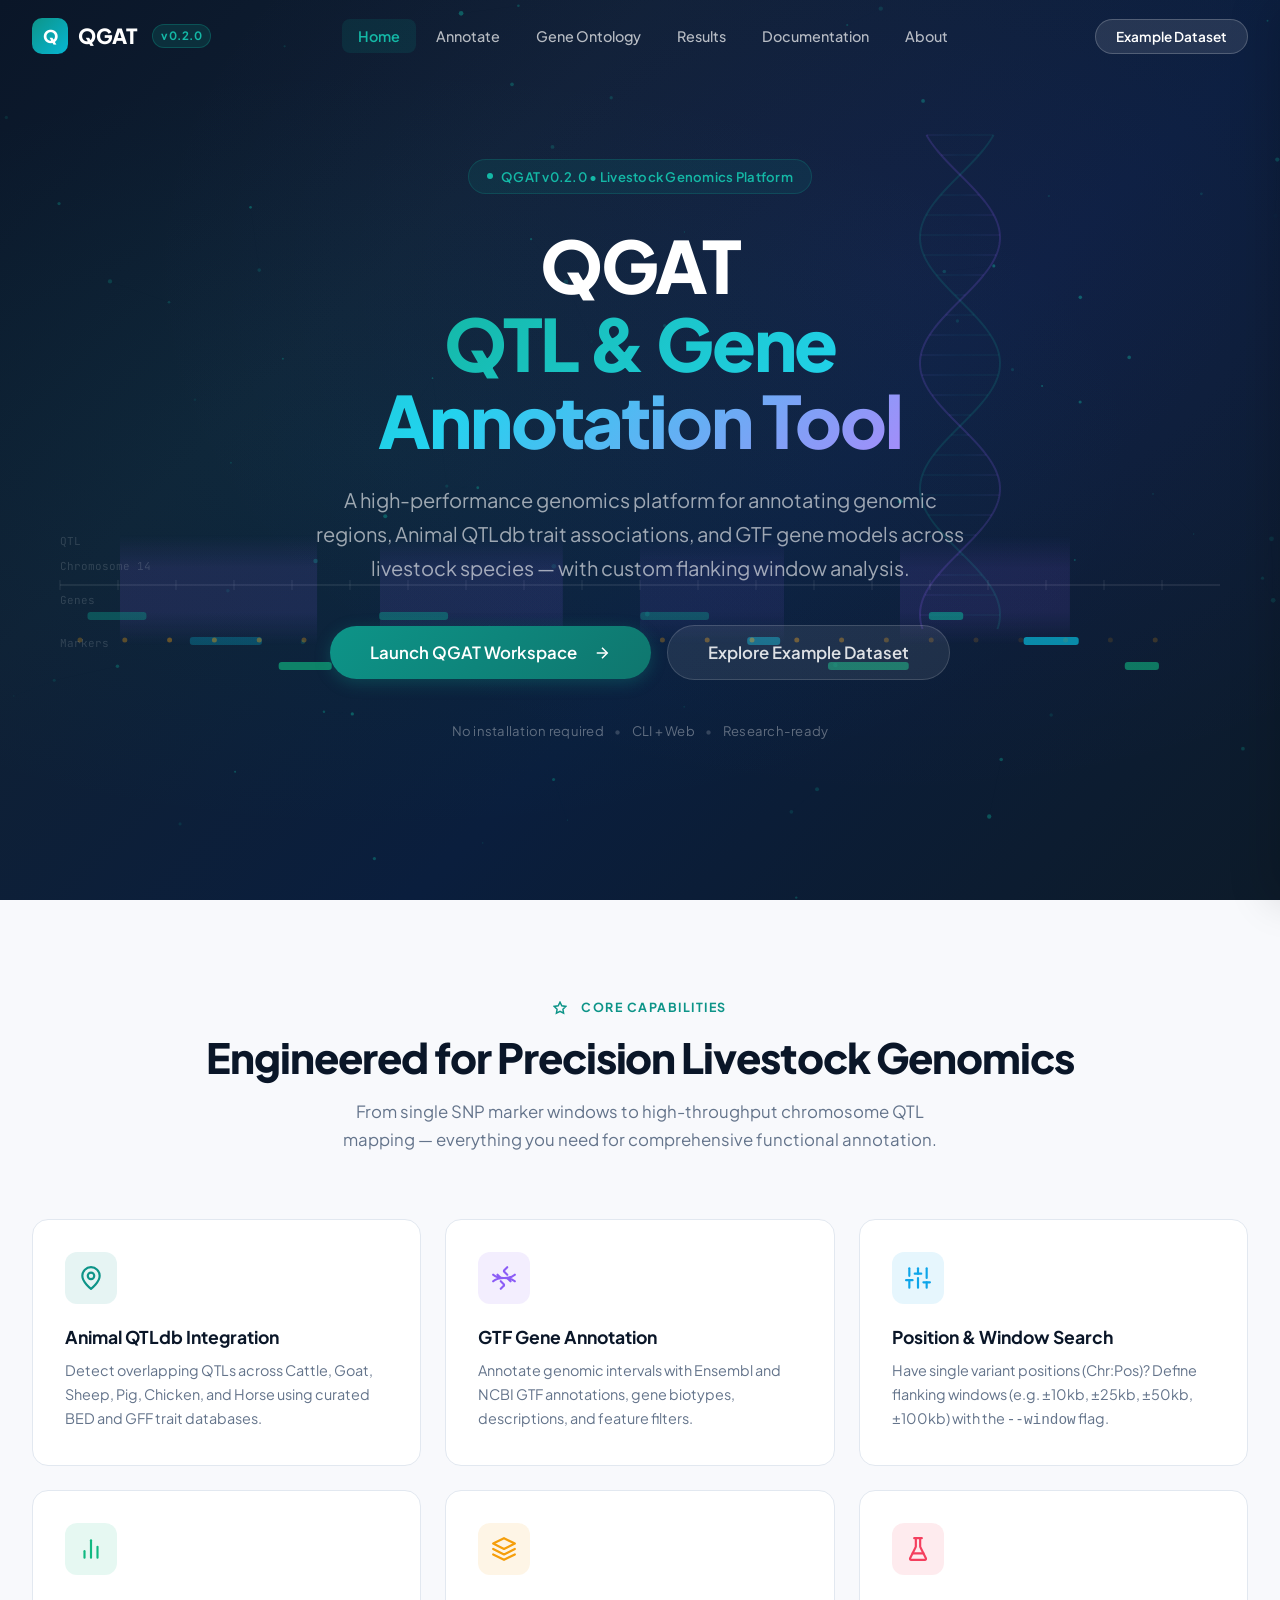
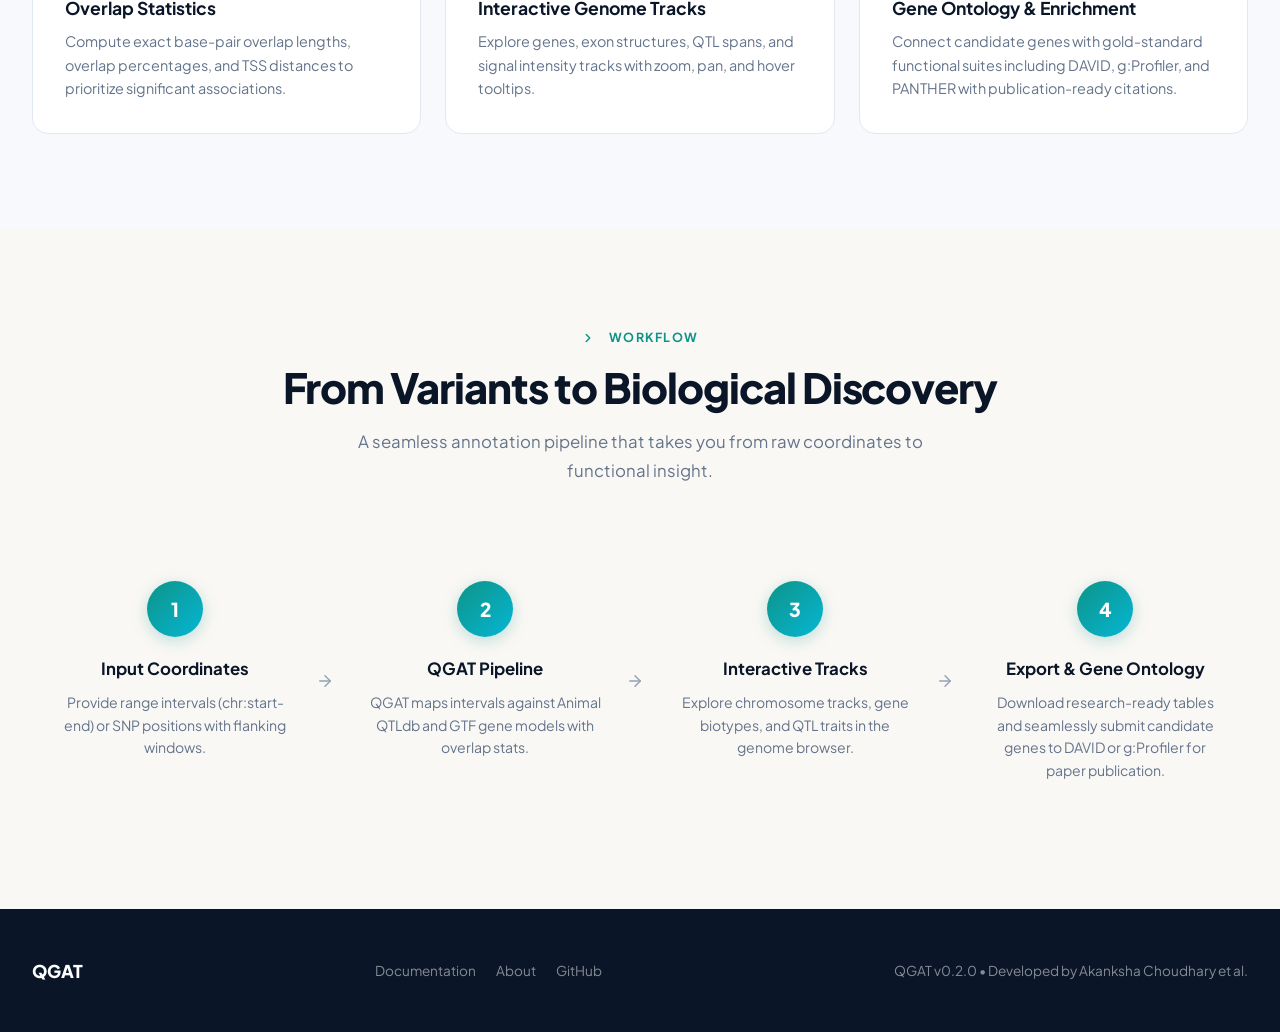
==== commit 888deae5: "Eliminate all unicode arrows and symbols across platform with SVG icons" ====
--- a/docs/index.html
+++ b/docs/index.html
@@ -5,7 +5,7 @@
   <meta name="viewport" content="width=device-width, initial-scale=1.0">
   <title>QGAT — Quantitative Trait Loci &amp; Gene Annotation Tool</title>
   <meta name="description" content="QGAT: Quantitative Trait Loci and Gene Annotation Tool. Modern, interactive bioinformatics platform for genomic region annotation, Animal QTLdb integration, and candidate gene discovery across livestock species.">
-  <link rel="stylesheet" href="css/style.css?v=2.4">
+  <link rel="stylesheet" href="css/style.css?v=2.5">
 </head>
 <body>
 
@@ -55,7 +55,8 @@
       </p>
       <div class="hero__actions">
         <button class="btn btn--primary btn--lg" data-nav="annotate">
-          Launch QGAT Workspace →
+          <span>Launch QGAT Workspace</span>
+          <svg class="btn-arrow" width="18" height="18" viewBox="0 0 24 24" fill="none" stroke="currentColor" stroke-width="2" aria-hidden="true"><line x1="5" y1="12" x2="19" y2="12"/><polyline points="12 5 19 12 12 19"/></svg>
         </button>
         <button class="btn btn--secondary btn--lg" id="heroExampleBtn">
           Explore Example Dataset
@@ -165,7 +166,10 @@
   <div class="how-it-works">
     <div class="container">
       <div class="how-it-works__header">
-        <div class="section-label">→ Workflow</div>
+        <div class="section-label">
+          <svg class="section-label__icon" width="14" height="14" viewBox="0 0 24 24" fill="none" stroke="currentColor" stroke-width="2.5" stroke-linecap="round" stroke-linejoin="round" aria-hidden="true"><polyline points="9 18 15 12 9 6"/></svg>
+          Workflow
+        </div>
         <h2 class="section-title">From Variants to Biological Discovery</h2>
         <p class="section-subtitle">A seamless annotation pipeline that takes you from raw coordinates to functional insight.</p>
       </div>
@@ -174,19 +178,19 @@
           <div class="step__number">1</div>
           <h3 class="step__title">Input Coordinates</h3>
           <p class="step__text">Provide range intervals (chr:start-end) or SNP positions with flanking windows.</p>
-          <span class="step__arrow">→</span>
+          <span class="step__arrow" aria-hidden="true"><svg width="18" height="18" viewBox="0 0 24 24" fill="none" stroke="currentColor" stroke-width="2" stroke-linecap="round" stroke-linejoin="round"><line x1="5" y1="12" x2="19" y2="12"/><polyline points="12 5 19 12 12 19"/></svg></span>
         </div>
         <div class="step animate-on-scroll">
           <div class="step__number">2</div>
           <h3 class="step__title">QGAT Pipeline</h3>
           <p class="step__text">QGAT maps intervals against Animal QTLdb and GTF gene models with overlap stats.</p>
-          <span class="step__arrow">→</span>
+          <span class="step__arrow" aria-hidden="true"><svg width="18" height="18" viewBox="0 0 24 24" fill="none" stroke="currentColor" stroke-width="2" stroke-linecap="round" stroke-linejoin="round"><line x1="5" y1="12" x2="19" y2="12"/><polyline points="12 5 19 12 12 19"/></svg></span>
         </div>
         <div class="step animate-on-scroll">
           <div class="step__number">3</div>
           <h3 class="step__title">Interactive Tracks</h3>
           <p class="step__text">Explore chromosome tracks, gene biotypes, and QTL traits in the genome browser.</p>
-          <span class="step__arrow">→</span>
+          <span class="step__arrow" aria-hidden="true"><svg width="18" height="18" viewBox="0 0 24 24" fill="none" stroke="currentColor" stroke-width="2" stroke-linecap="round" stroke-linejoin="round"><line x1="5" y1="12" x2="19" y2="12"/><polyline points="12 5 19 12 12 19"/></svg></span>
         </div>
         <div class="step animate-on-scroll">
           <div class="step__number">4</div>
@@ -982,7 +986,8 @@
             <div class="table-actions">
               <button class="btn btn--sm btn--primary" id="btnGoToOntology">
                 <svg class="btn-icon" width="14" height="14" viewBox="0 0 24 24" fill="none" stroke="currentColor" stroke-width="2" aria-hidden="true"><path d="M10 2v7.527a2 2 0 0 1-.211.896L4.72 20.55a1 1 0 0 0 .9 1.45h12.76a1 1 0 0 0 .9-1.45l-5.069-10.127A2 2 0 0 1 14 9.527V2"/><path d="M8.5 2h7"/></svg>
-                <span>Gene Ontology (DAVID / g:Profiler) →</span>
+                <span>Gene Ontology (DAVID / g:Profiler)</span>
+                <svg class="btn-arrow" width="14" height="14" viewBox="0 0 24 24" fill="none" stroke="currentColor" stroke-width="2" aria-hidden="true"><line x1="5" y1="12" x2="19" y2="12"/><polyline points="12 5 19 12 12 19"/></svg>
               </button>
               <button class="btn btn--sm btn--outline" id="exportGenesCSV">
                 <svg class="btn-icon" width="14" height="14" viewBox="0 0 24 24" fill="none" stroke="currentColor" stroke-width="2" aria-hidden="true"><path d="M21 15v4a2 2 0 0 1-2 2H5a2 2 0 0 1-2-2v-4"/><polyline points="7 10 12 15 17 10"/><line x1="12" y1="15" x2="12" y2="3"/></svg>
@@ -1384,7 +1389,7 @@
 <!-- ============================================================
      SCRIPTS
      ============================================================ -->
-<script src="js/app.js?v=2.4"></script>
+<script src="js/app.js?v=2.5"></script>
 
 </body>
 </html>
--- a/docs/css/style.css
+++ b/docs/css/style.css
@@ -679,8 +679,15 @@
   right: -16px;
   top: 50%;
   transform: translateY(-50%);
-  font-size: 1.2rem;
+  display: flex;
+  align-items: center;
+  justify-content: center;
   color: var(--slate-lighter);
+  z-index: 2;
+}
+.step__arrow svg {
+  display: block;
+  stroke: var(--slate-lighter);
 }
 
 /* ============================================================
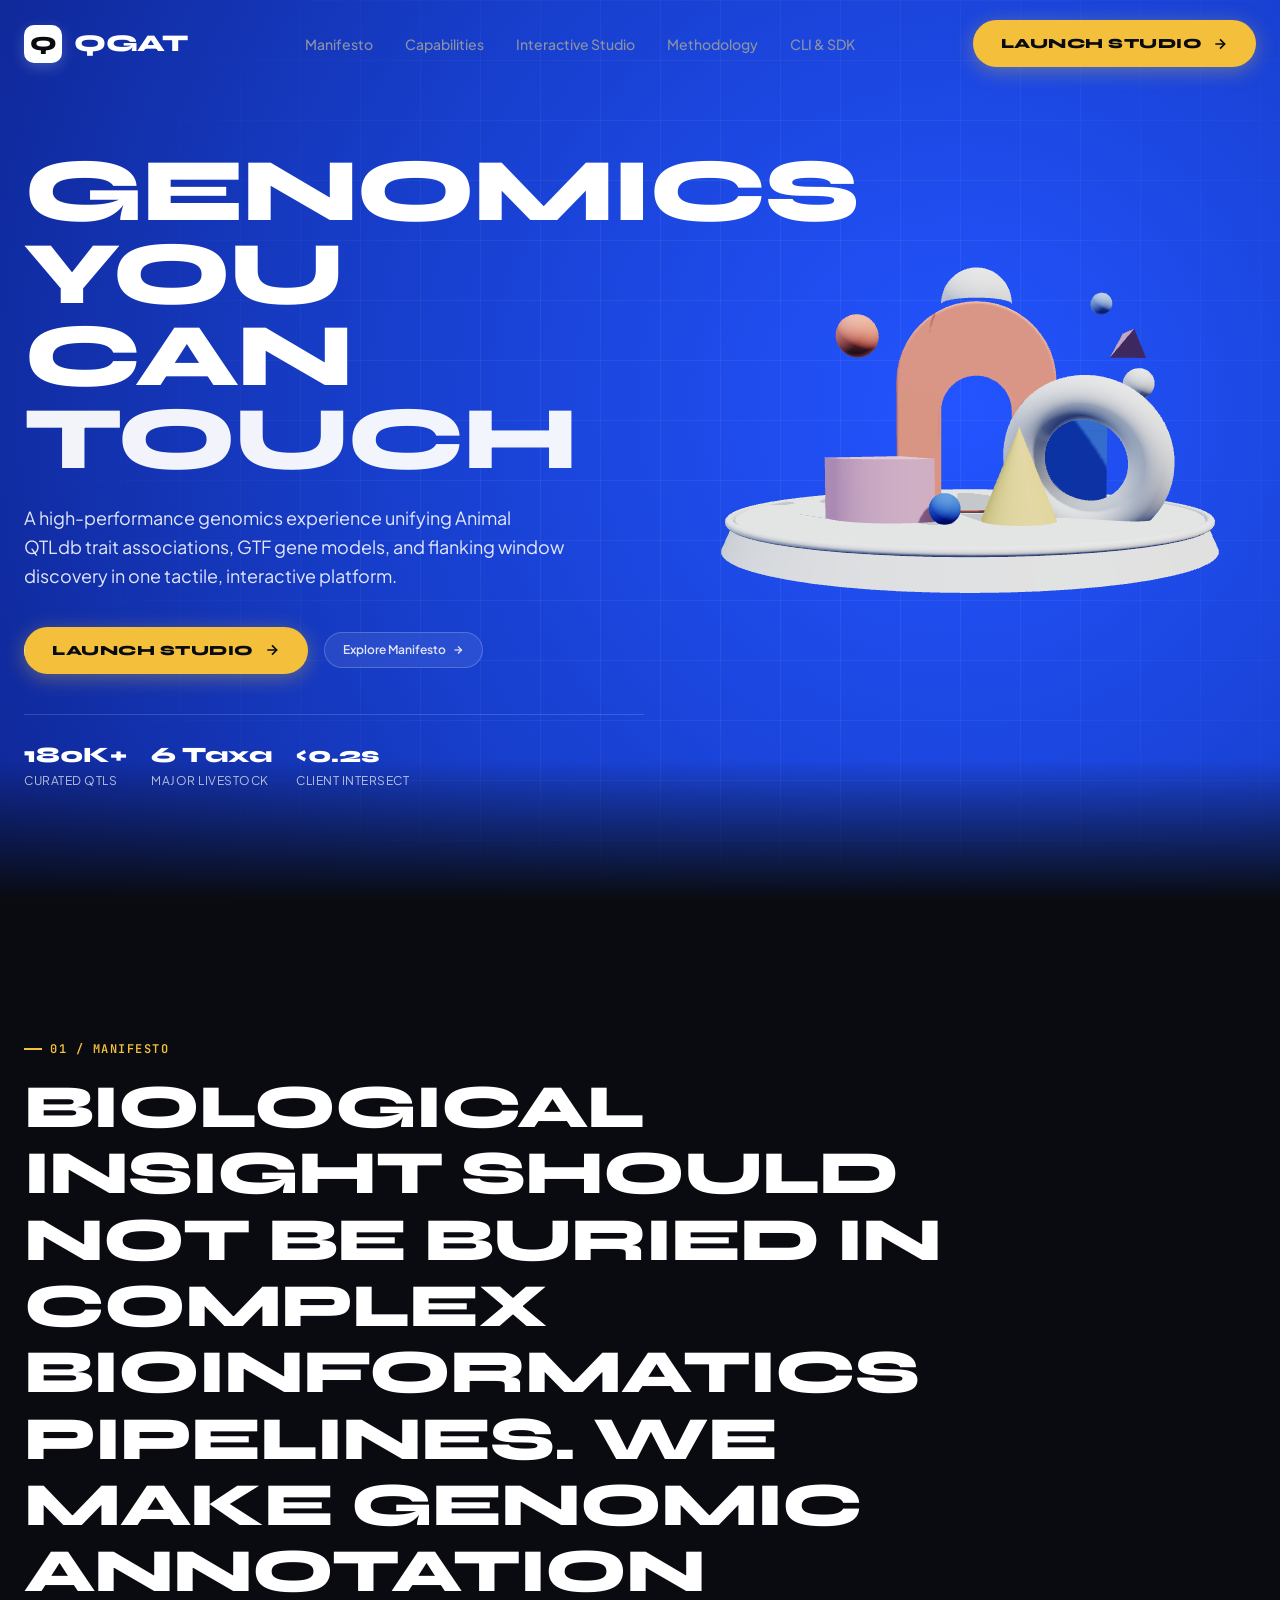
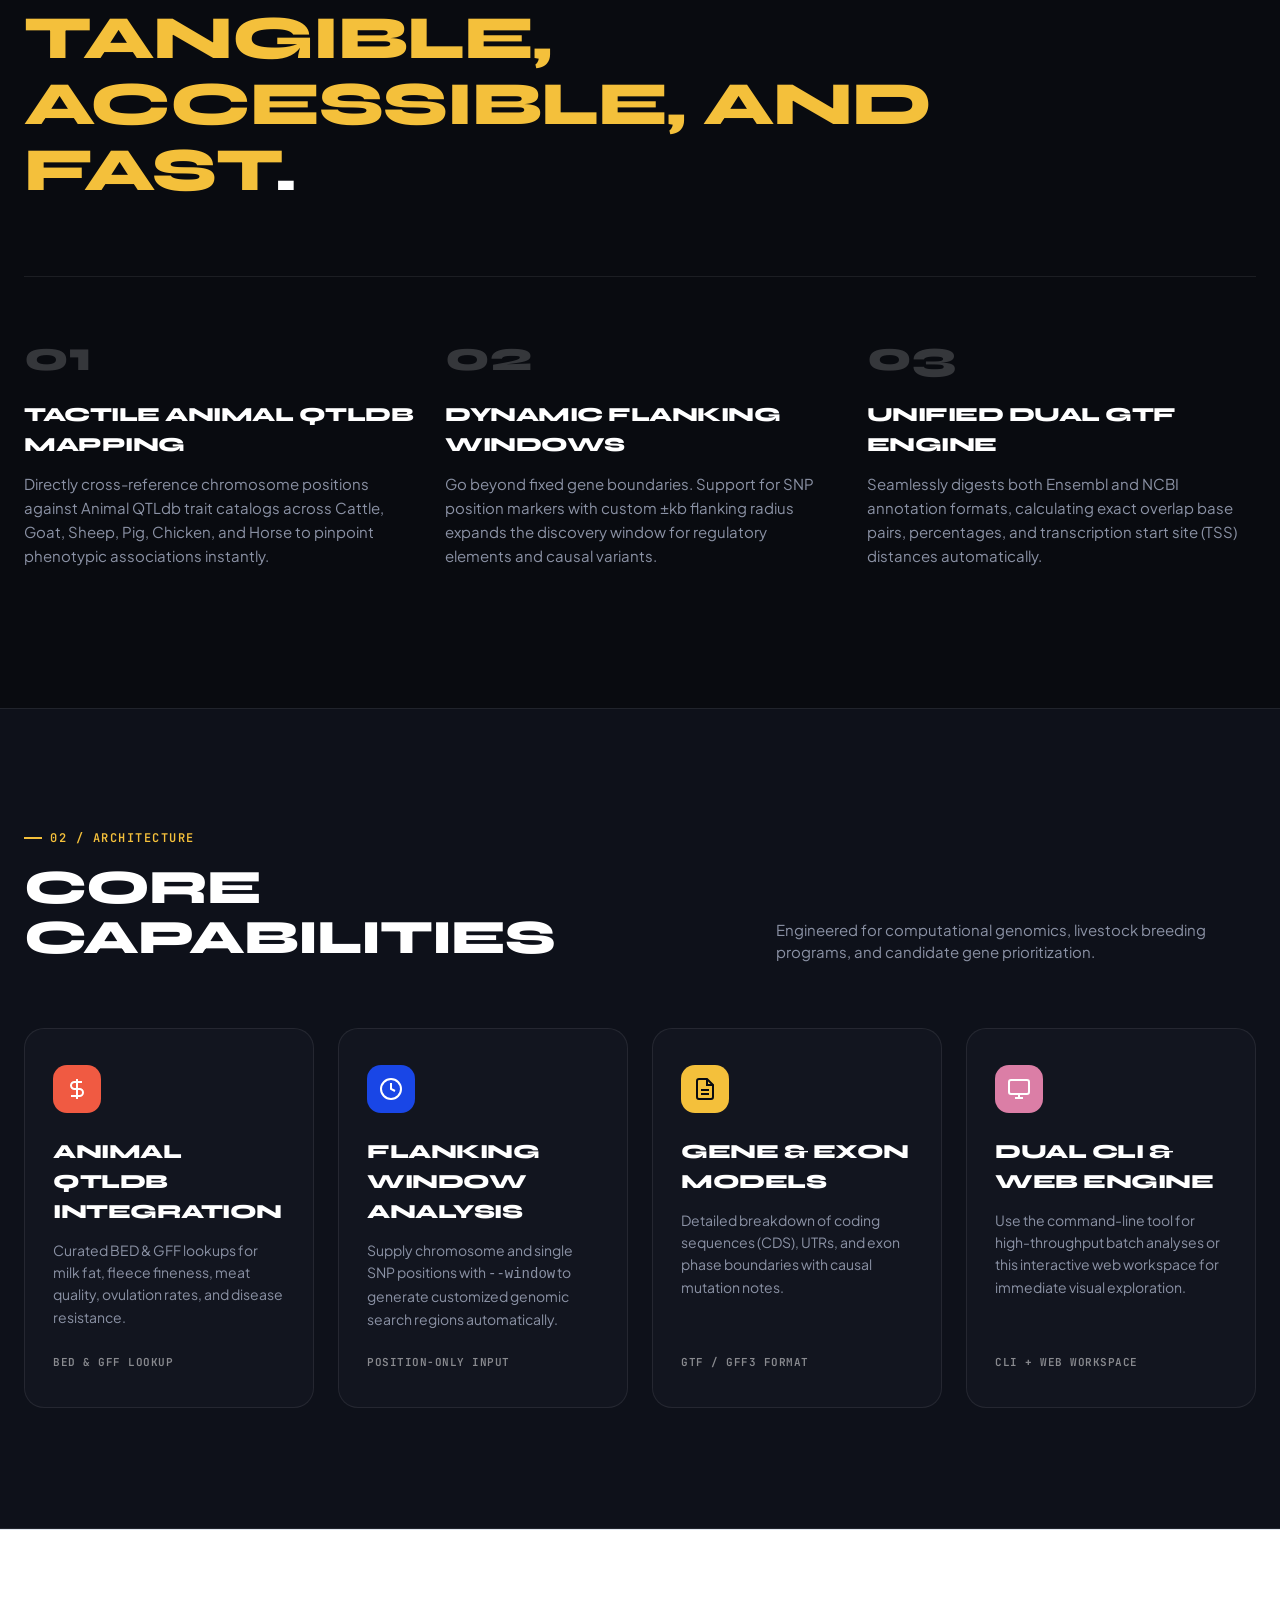
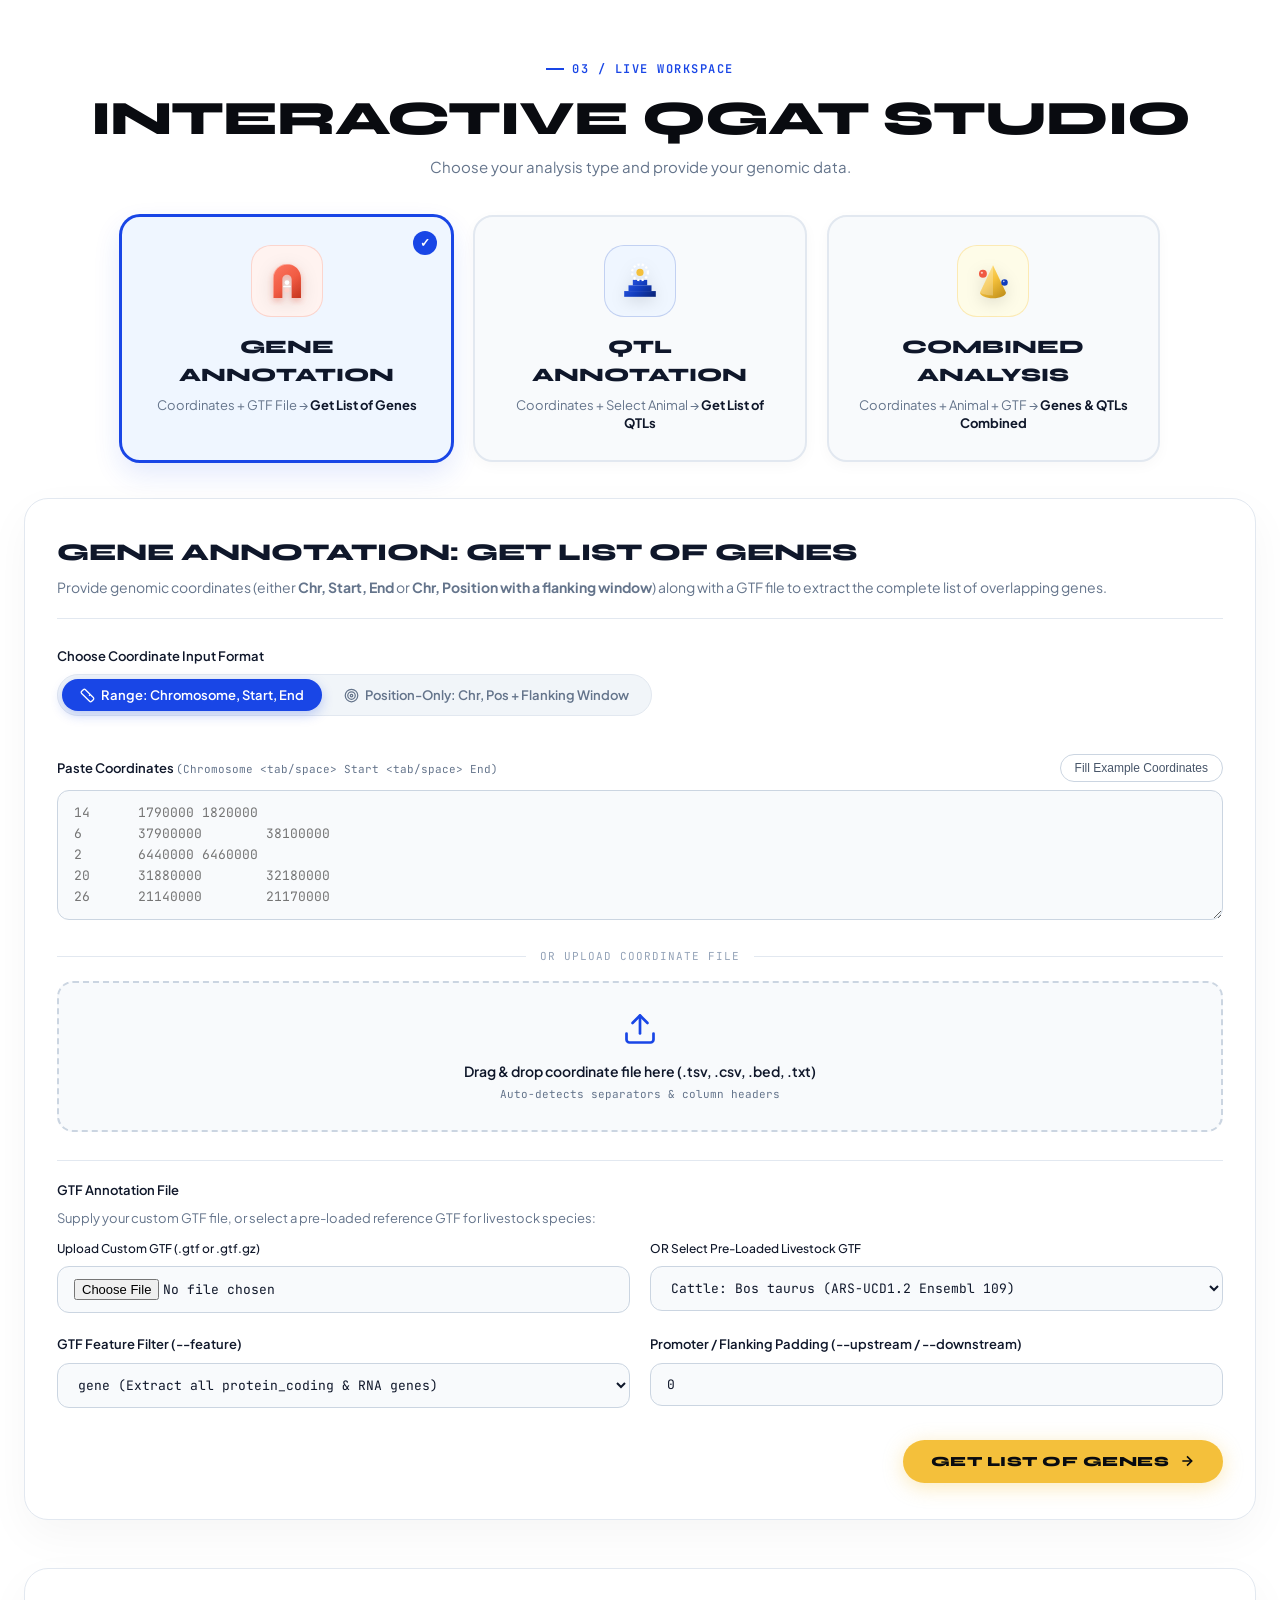
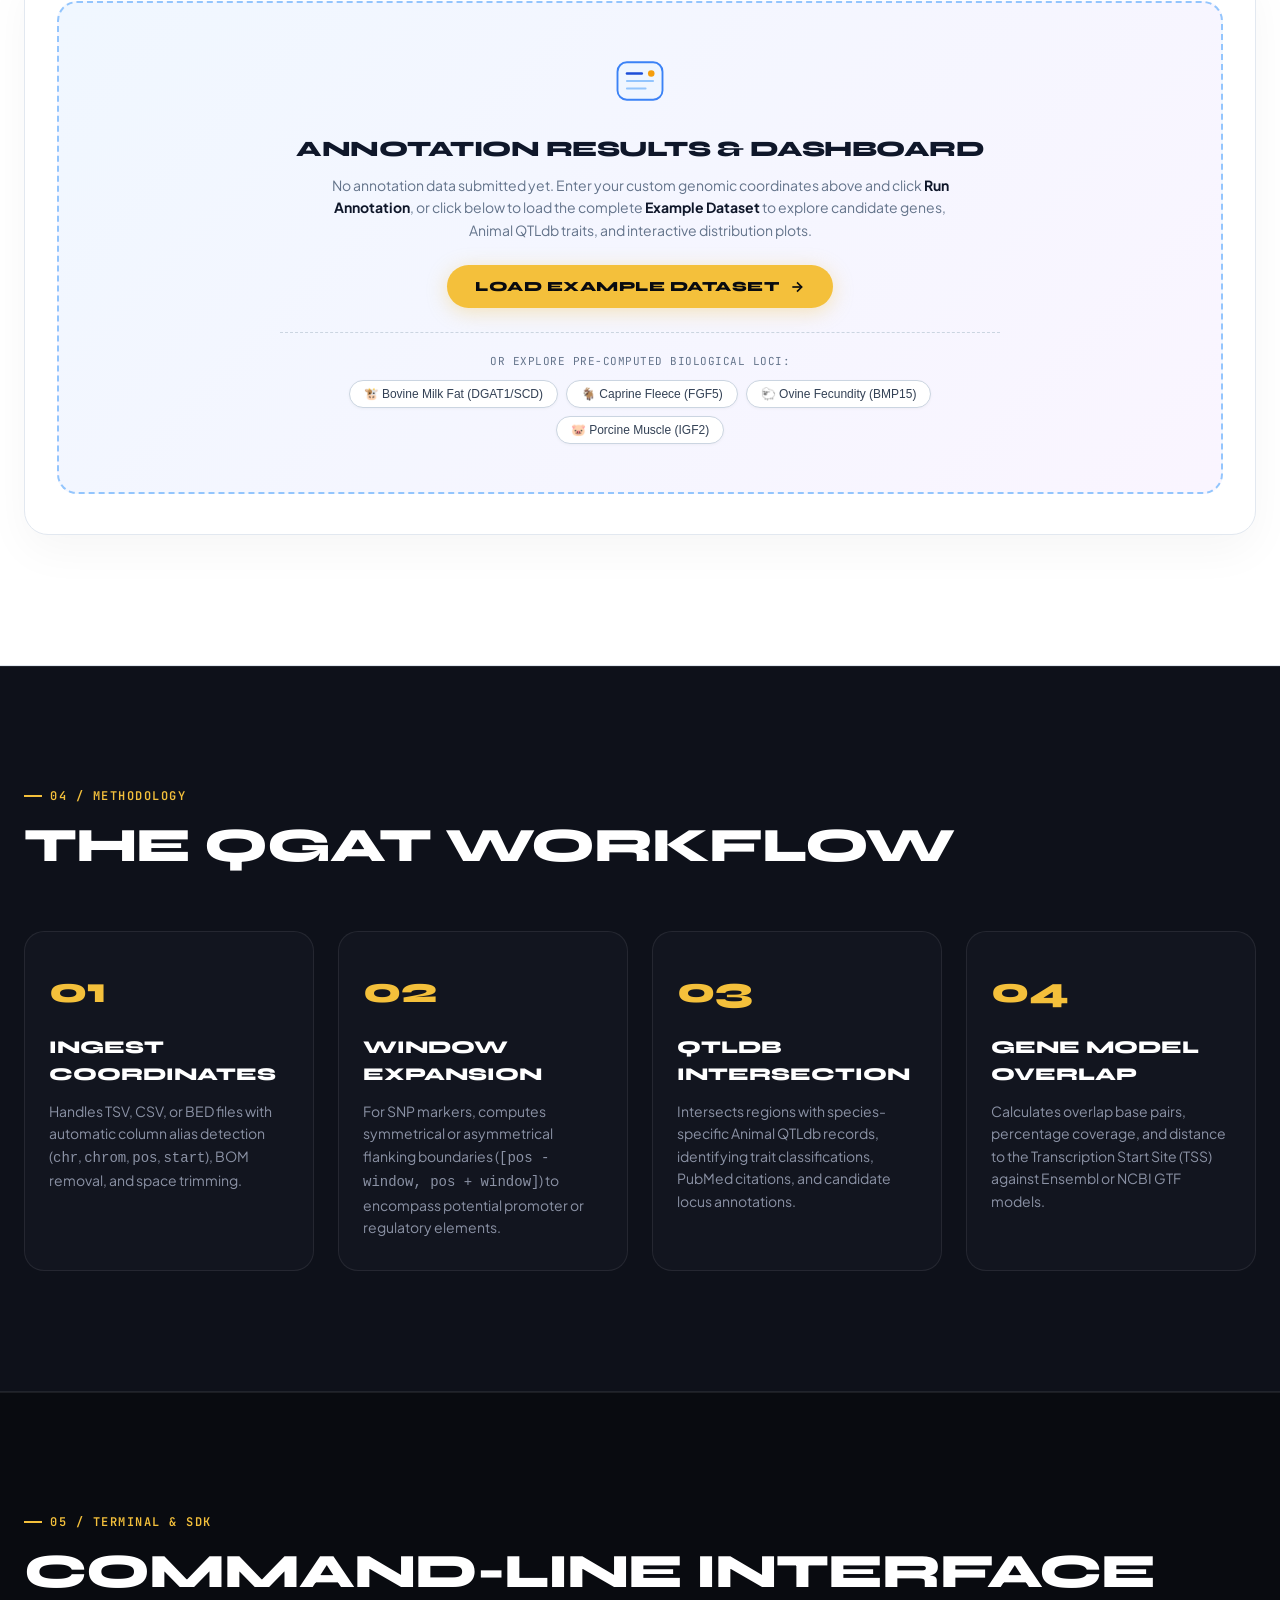
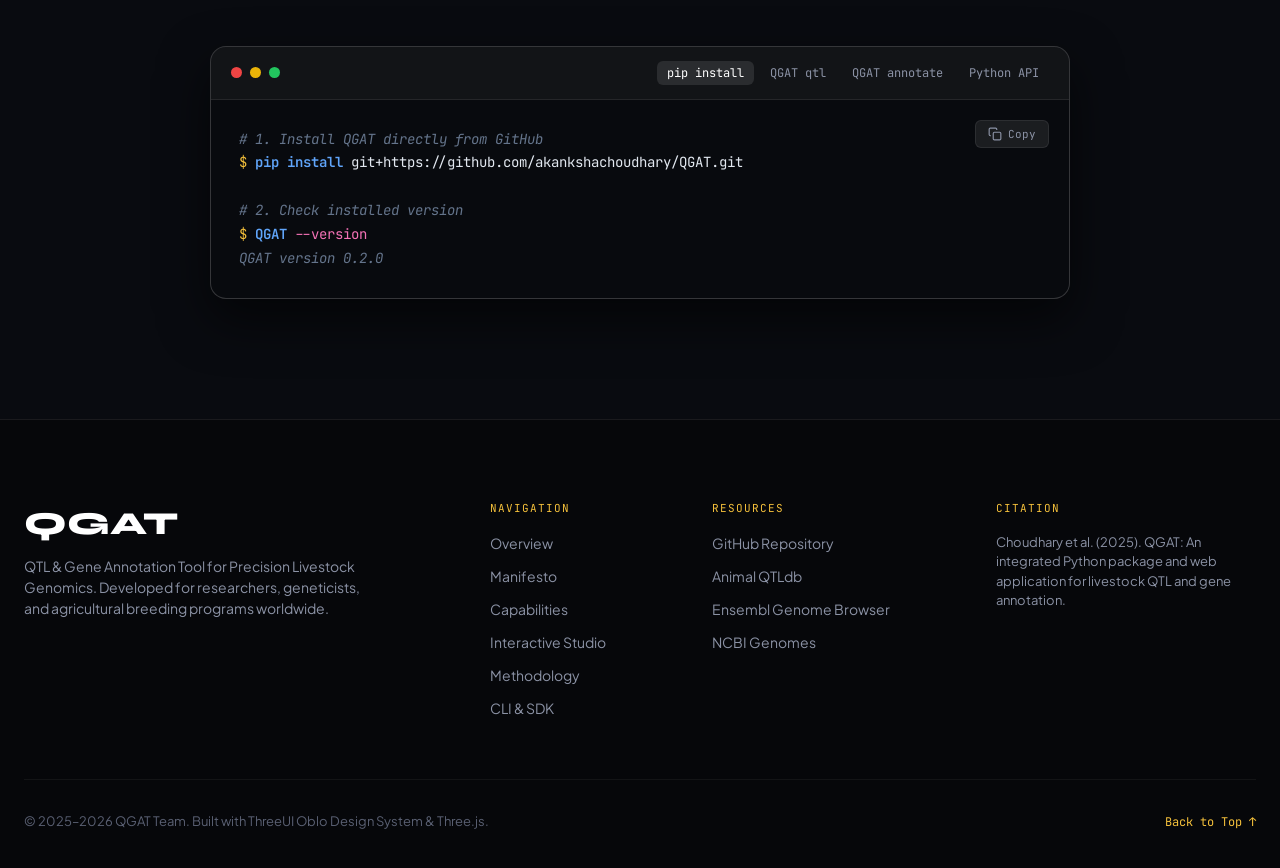
==== commit 48cbf996: "Update web platform with ThreeUI OBLO design system, 3D interactive scene, and streamlined results o" ====
--- a/docs/index.html
+++ b/docs/index.html
@@ -3,287 +3,296 @@
 <head>
   <meta charset="UTF-8">
   <meta name="viewport" content="width=device-width, initial-scale=1.0">
-  <title>QGAT — Quantitative Trait Loci &amp; Gene Annotation Tool</title>
-  <meta name="description" content="QGAT: Quantitative Trait Loci and Gene Annotation Tool. Modern, interactive bioinformatics platform for genomic region annotation, Animal QTLdb integration, and candidate gene discovery across livestock species.">
-  <link rel="stylesheet" href="css/style.css?v=2.5">
+  <title>QGAT — QTL &amp; Gene Annotation Tool | Oblo Interactive Edition</title>
+  <meta name="description" content="QGAT: Quantitative Trait Loci & Gene Annotation Tool. A sculptural, interactive bioinformatics experience for Animal QTLdb mapping, GTF gene models, and flanking window discovery in livestock genomes.">
+  <link rel="stylesheet" href="css/style.css">
+  <link rel="icon" href="data:image/svg+xml,<svg xmlns='http://www.w3.org/2000/svg' viewBox='0 0 100 100'><rect width='100' height='100' rx='20' fill='%231946e6'/><text x='50' y='68' font-size='55' font-family='sans-serif' font-weight='bold' fill='white' text-anchor='middle'>Q</text></svg>">
 </head>
 <body>
 
-<!-- ============================================================
-     NAVIGATION
-     ============================================================ -->
-<nav class="nav nav--transparent" id="mainNav">
-  <div class="nav__inner">
-    <a href="#home" class="nav__brand" data-nav="home">
-      <div class="nav__brand-icon">Q</div>
-      QGAT
-      <span class="nav__brand-badge">v0.2.0</span>
-    </a>
-    <ul class="nav__links">
-      <li><a class="nav__link active" data-nav="home">Home</a></li>
-      <li><a class="nav__link" data-nav="annotate">Annotate</a></li>
-      <li><a class="nav__link" data-nav="ontology">Gene Ontology</a></li>
-      <li><a class="nav__link" data-nav="results">Results</a></li>
-      <li><a class="nav__link" data-nav="docs">Documentation</a></li>
-      <li><a class="nav__link" data-nav="about">About</a></li>
-    </ul>
-    <div class="nav__actions">
-      <button class="nav__example-btn" id="loadExampleBtn">Example Dataset</button>
+  <!-- ============================================================
+       NAVIGATION
+       ============================================================ -->
+  <nav class="oblo-nav" id="mainNav">
+    <div class="container nav-inner">
+      <a href="#hero" class="brand-group">
+        <div class="brand-icon-box">Q</div>
+        <span class="brand-title">QGAT</span>
+      </a>
+
+      <ul class="nav-links" id="navLinks">
+        <li><a href="#manifesto">Manifesto</a></li>
+        <li><a href="#capabilities">Capabilities</a></li>
+        <li><a href="#studio">Interactive Studio</a></li>
+        <li><a href="#workflow">Methodology</a></li>
+        <li><a href="#cli">CLI &amp; SDK</a></li>
+      </ul>
+
+      <div class="nav-actions">
+        <a href="#studio" class="oblo-pill-btn oblo-pill-btn--yellow">
+          <span>Launch Studio</span>
+          <svg class="btn-arrow" width="16" height="16" viewBox="0 0 24 24" fill="none" stroke="currentColor" stroke-width="2.5"><line x1="5" y1="12" x2="19" y2="12"/><polyline points="12 5 19 12 12 19"/></svg>
+        </a>
+        <button class="mobile-menu-btn" id="mobileMenuBtn" aria-label="Toggle Navigation">
+          <svg width="24" height="24" viewBox="0 0 24 24" fill="none" stroke="currentColor" stroke-width="2"><line x1="3" y1="12" x2="21" y2="12"/><line x1="3" y1="6" x2="21" y2="6"/><line x1="3" y1="18" x2="21" y2="18"/></svg>
+        </button>
+      </div>
     </div>
-  </div>
-</nav>
-
-<!-- ============================================================
-     HOME / HERO
-     ============================================================ -->
-<section class="page-section active" id="section-home">
-
-  <!-- Hero -->
-  <div class="hero">
-    <canvas class="hero__canvas" id="heroCanvas"></canvas>
-    <div class="hero__overlay"></div>
-    <div class="hero__content">
-      <div class="hero__badge">
-        <span class="hero__badge-dot"></span>
-        QGAT v0.2.0 • Livestock Genomics Platform
-      </div>
-      <h1 class="hero__title">
-        QGAT<br><span>QTL &amp; Gene Annotation Tool</span>
-      </h1>
-      <p class="hero__subtitle">
-        A high-performance genomics platform for annotating genomic regions, Animal QTLdb trait associations, and GTF gene models across livestock species — with custom flanking window analysis.
-      </p>
-      <div class="hero__actions">
-        <button class="btn btn--primary btn--lg" data-nav="annotate">
-          <span>Launch QGAT Workspace</span>
-          <svg class="btn-arrow" width="18" height="18" viewBox="0 0 24 24" fill="none" stroke="currentColor" stroke-width="2" aria-hidden="true"><line x1="5" y1="12" x2="19" y2="12"/><polyline points="12 5 19 12 12 19"/></svg>
-        </button>
-        <button class="btn btn--secondary btn--lg" id="heroExampleBtn">
-          Explore Example Dataset
-        </button>
-      </div>
-      <p class="hero__note">
-        No installation required <span>•</span> CLI + Web <span>•</span> Research-ready
-      </p>
+  </nav>
+
+  <!-- ============================================================
+       HERO SECTION (Electric Cobalt Blue + Three.js 3D Clay Scene)
+       ============================================================ -->
+  <header class="hero-oblo" id="hero">
+    <div class="hero-grid-bg"></div>
+    <div class="hero-vignette"></div>
+
+    <div class="container hero-layout">
+      <!-- Left Editorial Copy -->
+      <div class="hero-copy">
+        <h1 class="hero-title">
+          <span>GENOMICS</span>
+          <span>YOU CAN</span>
+          <span class="title-alt">TOUCH</span>
+        </h1>
+
+        <p class="hero-lede">
+          A high-performance genomics experience unifying Animal QTLdb trait associations, GTF gene models, and flanking window discovery in one tactile, interactive platform.
+        </p>
+
+        <div class="hero-cta-group">
+          <a href="#studio" class="oblo-pill-btn oblo-pill-btn--yellow">
+            <span>Launch Studio</span>
+            <svg class="btn-arrow" width="16" height="16" viewBox="0 0 24 24" fill="none" stroke="currentColor" stroke-width="2.5"><line x1="5" y1="12" x2="19" y2="12"/><polyline points="12 5 19 12 12 19"/></svg>
+          </a>
+          <a href="#manifesto" class="oblo-pill-btn--small">
+            <span>Explore Manifesto</span>
+            <svg width="12" height="12" viewBox="0 0 24 24" fill="none" stroke="currentColor" stroke-width="2.5"><line x1="5" y1="12" x2="19" y2="12"/><polyline points="12 5 19 12 12 19"/></svg>
+          </a>
+        </div>
+
+        <div class="hero-meta-strip">
+          <div class="meta-item">
+            <span class="meta-num">180K+</span>
+            <span class="meta-label">Curated QTLs</span>
+          </div>
+          <div class="meta-item">
+            <span class="meta-num">6 Taxa</span>
+            <span class="meta-label">Major Livestock</span>
+          </div>
+          <div class="meta-item">
+            <span class="meta-num">&lt;0.2s</span>
+            <span class="meta-label">Client Intersect</span>
+          </div>
+        </div>
+      </div>
+
+      <!-- Right 3D Clay Sculpture Viewport -->
+      <div class="hero-canvas-wrap" id="obloCanvasContainer">
+        <canvas id="obloCanvas"></canvas>
+      </div>
     </div>
-  </div>
-
-  <!-- Features -->
-  <div class="features">
+  </header>
+
+  <!-- ============================================================
+       01 / MANIFESTO (Oblo Editorial Statement)
+       ============================================================ -->
+  <section class="section-manifesto" id="manifesto">
     <div class="container">
-      <div class="features__header">
-        <div class="section-label">
-          <svg class="section-label__icon" width="14" height="14" viewBox="0 0 24 24" fill="none" stroke="currentColor" stroke-width="2.5"><polygon points="12 2 15.09 8.26 22 9.27 17 14.14 18.18 21.02 12 17.77 5.82 21.02 7 14.14 2 9.27 8.91 8.26 12 2"/></svg>
-          Core Capabilities
-        </div>
-        <h2 class="section-title">Engineered for Precision Livestock Genomics</h2>
-        <p class="section-subtitle">
-          From single SNP marker windows to high-throughput chromosome QTL mapping — everything you need for comprehensive functional annotation.
+      <div class="manifesto-header">
+        <div class="section-label">01 / Manifesto</div>
+        <h2 class="manifesto-quote">
+          Biological insight should not be buried in complex bioinformatics pipelines. We make genomic annotation <span class="highlight">tangible, accessible, and fast</span>.
+        </h2>
+      </div>
+
+      <div class="manifesto-grid">
+        <div class="manifesto-card">
+          <span class="manifesto-num">01</span>
+          <h3 class="manifesto-title">Tactile Animal QTLdb Mapping</h3>
+          <p class="manifesto-text">
+            Directly cross-reference chromosome positions against Animal QTLdb trait catalogs across Cattle, Goat, Sheep, Pig, Chicken, and Horse to pinpoint phenotypic associations instantly.
+          </p>
+        </div>
+
+        <div class="manifesto-card">
+          <span class="manifesto-num">02</span>
+          <h3 class="manifesto-title">Dynamic Flanking Windows</h3>
+          <p class="manifesto-text">
+            Go beyond fixed gene boundaries. Support for SNP position markers with custom ±kb flanking radius expands the discovery window for regulatory elements and causal variants.
+          </p>
+        </div>
+
+        <div class="manifesto-card">
+          <span class="manifesto-num">03</span>
+          <h3 class="manifesto-title">Unified Dual GTF Engine</h3>
+          <p class="manifesto-text">
+            Seamlessly digests both Ensembl and NCBI annotation formats, calculating exact overlap base pairs, percentages, and transcription start site (TSS) distances automatically.
+          </p>
+        </div>
+      </div>
+    </div>
+  </section>
+
+  <!-- ============================================================
+       02 / CAPABILITIES (Architectural Grid Cards)
+       ============================================================ -->
+  <section class="section-capabilities" id="capabilities">
+    <div class="container">
+      <div class="section-head">
+        <div>
+          <div class="section-label">02 / Architecture</div>
+          <h2 class="section-title">Core Capabilities</h2>
+        </div>
+        <p class="section-desc">
+          Engineered for computational genomics, livestock breeding programs, and candidate gene prioritization.
         </p>
       </div>
-      <div class="features__grid">
-        <div class="feature-card animate-on-scroll">
-          <div class="feature-card__icon feature-card__icon--teal" aria-hidden="true">
-            <svg width="24" height="24" viewBox="0 0 24 24" fill="none" stroke="currentColor" stroke-width="2" stroke-linecap="round" stroke-linejoin="round">
-              <path d="M20 10c0 6-8 12-8 12s-8-6-8-12a8 8 0 0 1 16 0Z"/>
-              <circle cx="12" cy="10" r="3"/>
-            </svg>
-          </div>
-          <h3 class="feature-card__title">Animal QTLdb Integration</h3>
-          <p class="feature-card__text">Detect overlapping QTLs across Cattle, Goat, Sheep, Pig, Chicken, and Horse using curated BED and GFF trait databases.</p>
-        </div>
-        <div class="feature-card animate-on-scroll">
-          <div class="feature-card__icon feature-card__icon--purple" aria-hidden="true">
-            <svg width="24" height="24" viewBox="0 0 24 24" fill="none" stroke="currentColor" stroke-width="2" stroke-linecap="round" stroke-linejoin="round">
-              <path d="M2 15c6.667-6 13.333 0 20-6"/>
-              <path d="m9 22 3-3"/>
-              <path d="m15 2-3 3"/>
-              <path d="m12 6 3 3"/>
-              <path d="m12 18-3-3"/>
-              <path d="m6 9 3 3"/>
-              <path d="m18 15-3-3"/>
-              <path d="m2 9c6.667 6 13.333 0 20 6"/>
-            </svg>
-          </div>
-          <h3 class="feature-card__title">GTF Gene Annotation</h3>
-          <p class="feature-card__text">Annotate genomic intervals with Ensembl and NCBI GTF annotations, gene biotypes, descriptions, and feature filters.</p>
-        </div>
-        <div class="feature-card animate-on-scroll">
-          <div class="feature-card__icon feature-card__icon--sky" aria-hidden="true">
-            <svg width="24" height="24" viewBox="0 0 24 24" fill="none" stroke="currentColor" stroke-width="2" stroke-linecap="round" stroke-linejoin="round">
-              <line x1="4" y1="21" x2="4" y2="14"/>
-              <line x1="4" y1="10" x2="4" y2="3"/>
-              <line x1="12" y1="21" x2="12" y2="12"/>
-              <line x1="12" y1="8" x2="12" y2="3"/>
-              <line x1="20" y1="21" x2="20" y2="16"/>
-              <line x1="20" y1="12" x2="20" y2="3"/>
-              <line x1="1" y1="14" x2="7" y2="14"/>
-              <line x1="9" y1="8" x2="15" y2="8"/>
-              <line x1="17" y1="16" x2="23" y2="16"/>
-            </svg>
-          </div>
-          <h3 class="feature-card__title">Position &amp; Window Search</h3>
-          <p class="feature-card__text">Have single variant positions (Chr:Pos)? Define flanking windows (e.g. ±10kb, ±25kb, ±50kb, ±100kb) with the <code>--window</code> flag.</p>
-        </div>
-        <div class="feature-card animate-on-scroll">
-          <div class="feature-card__icon feature-card__icon--green" aria-hidden="true">
-            <svg width="24" height="24" viewBox="0 0 24 24" fill="none" stroke="currentColor" stroke-width="2" stroke-linecap="round" stroke-linejoin="round">
-              <line x1="18" y1="20" x2="18" y2="10"/>
-              <line x1="12" y1="20" x2="12" y2="4"/>
-              <line x1="6" y1="20" x2="6" y2="14"/>
-            </svg>
-          </div>
-          <h3 class="feature-card__title">Overlap Statistics</h3>
-          <p class="feature-card__text">Compute exact base-pair overlap lengths, overlap percentages, and TSS distances to prioritize significant associations.</p>
-        </div>
-        <div class="feature-card animate-on-scroll">
-          <div class="feature-card__icon feature-card__icon--amber" aria-hidden="true">
-            <svg width="24" height="24" viewBox="0 0 24 24" fill="none" stroke="currentColor" stroke-width="2" stroke-linecap="round" stroke-linejoin="round">
-              <polygon points="12 2 2 7 12 12 22 7 12 2"/>
-              <polyline points="2 17 12 22 22 17"/>
-              <polyline points="2 12 12 17 22 12"/>
-            </svg>
-          </div>
-          <h3 class="feature-card__title">Interactive Genome Tracks</h3>
-          <p class="feature-card__text">Explore genes, exon structures, QTL spans, and signal intensity tracks with zoom, pan, and hover tooltips.</p>
-        </div>
-        <div class="feature-card animate-on-scroll">
-          <div class="feature-card__icon feature-card__icon--rose" aria-hidden="true">
-            <svg width="24" height="24" viewBox="0 0 24 24" fill="none" stroke="currentColor" stroke-width="2" stroke-linecap="round" stroke-linejoin="round">
-              <path d="M10 2v7.527a2 2 0 0 1-.211.896L4.72 20.55a1 1 0 0 0 .9 1.45h12.76a1 1 0 0 0 .9-1.45l-5.069-10.127A2 2 0 0 1 14 9.527V2"/>
-              <path d="M8.5 2h7"/>
-              <path d="M7 16h10"/>
-            </svg>
-          </div>
-          <h3 class="feature-card__title">Gene Ontology &amp; Enrichment</h3>
-          <p class="feature-card__text">Connect candidate genes with gold-standard functional suites including DAVID, g:Profiler, and PANTHER with publication-ready citations.</p>
+
+      <div class="capabilities-grid">
+        <div class="cap-card">
+          <div class="cap-badge cap-badge--coral">
+            <svg width="24" height="24" viewBox="0 0 24 24" fill="none" stroke="currentColor" stroke-width="2"><path d="M12 2v20M17 5H9.5a3.5 3.5 0 0 0 0 7h5a3.5 3.5 0 0 1 0 7H6"/></svg>
+          </div>
+          <h3 class="cap-title">Animal QTLdb Integration</h3>
+          <p class="cap-text">
+            Curated BED &amp; GFF lookups for milk fat, fleece fineness, meat quality, ovulation rates, and disease resistance.
+          </p>
+          <span class="cap-tag">BED &amp; GFF Lookup</span>
+        </div>
+
+        <div class="cap-card">
+          <div class="cap-badge cap-badge--blue">
+            <svg width="24" height="24" viewBox="0 0 24 24" fill="none" stroke="currentColor" stroke-width="2"><circle cx="12" cy="12" r="10"/><path d="M12 6v6l4 2"/></svg>
+          </div>
+          <h3 class="cap-title">Flanking Window Analysis</h3>
+          <p class="cap-text">
+            Supply chromosome and single SNP positions with <code>--window</code> to generate customized genomic search regions automatically.
+          </p>
+          <span class="cap-tag">Position-Only Input</span>
+        </div>
+
+        <div class="cap-card">
+          <div class="cap-badge cap-badge--ochre">
+            <svg width="24" height="24" viewBox="0 0 24 24" fill="none" stroke="currentColor" stroke-width="2"><path d="M14 2H6a2 2 0 0 0-2 2v16a2 2 0 0 0 2 2h12a2 2 0 0 0 2-2V8z"/><polyline points="14 2 14 8 20 8"/><line x1="16" y1="13" x2="8" y2="13"/><line x1="16" y1="17" x2="8" y2="17"/></svg>
+          </div>
+          <h3 class="cap-title">Gene &amp; Exon Models</h3>
+          <p class="cap-text">
+            Detailed breakdown of coding sequences (CDS), UTRs, and exon phase boundaries with causal mutation notes.
+          </p>
+          <span class="cap-tag">GTF / GFF3 Format</span>
+        </div>
+
+        <div class="cap-card">
+          <div class="cap-badge cap-badge--pink">
+            <svg width="24" height="24" viewBox="0 0 24 24" fill="none" stroke="currentColor" stroke-width="2"><rect x="2" y="3" width="20" height="14" rx="2" ry="2"/><line x1="8" y1="21" x2="16" y2="21"/><line x1="12" y1="17" x2="12" y2="21"/></svg>
+          </div>
+          <h3 class="cap-title">Dual CLI &amp; Web Engine</h3>
+          <p class="cap-text">
+            Use the command-line tool for high-throughput batch analyses or this interactive web workspace for immediate visual exploration.
+          </p>
+          <span class="cap-tag">CLI + Web Workspace</span>
         </div>
       </div>
     </div>
-  </div>
-
-  <!-- How It Works -->
-  <div class="how-it-works">
+  </section>
+
+  <!-- ============================================================
+       03 / INTERACTIVE STUDIO (White Background Theme)
+       ============================================================ -->
+  <section class="section-studio" id="studio">
     <div class="container">
-      <div class="how-it-works__header">
-        <div class="section-label">
-          <svg class="section-label__icon" width="14" height="14" viewBox="0 0 24 24" fill="none" stroke="currentColor" stroke-width="2.5" stroke-linecap="round" stroke-linejoin="round" aria-hidden="true"><polyline points="9 18 15 12 9 6"/></svg>
-          Workflow
-        </div>
-        <h2 class="section-title">From Variants to Biological Discovery</h2>
-        <p class="section-subtitle">A seamless annotation pipeline that takes you from raw coordinates to functional insight.</p>
-      </div>
-      <div class="steps">
-        <div class="step animate-on-scroll">
-          <div class="step__number">1</div>
-          <h3 class="step__title">Input Coordinates</h3>
-          <p class="step__text">Provide range intervals (chr:start-end) or SNP positions with flanking windows.</p>
-          <span class="step__arrow" aria-hidden="true"><svg width="18" height="18" viewBox="0 0 24 24" fill="none" stroke="currentColor" stroke-width="2" stroke-linecap="round" stroke-linejoin="round"><line x1="5" y1="12" x2="19" y2="12"/><polyline points="12 5 19 12 12 19"/></svg></span>
-        </div>
-        <div class="step animate-on-scroll">
-          <div class="step__number">2</div>
-          <h3 class="step__title">QGAT Pipeline</h3>
-          <p class="step__text">QGAT maps intervals against Animal QTLdb and GTF gene models with overlap stats.</p>
-          <span class="step__arrow" aria-hidden="true"><svg width="18" height="18" viewBox="0 0 24 24" fill="none" stroke="currentColor" stroke-width="2" stroke-linecap="round" stroke-linejoin="round"><line x1="5" y1="12" x2="19" y2="12"/><polyline points="12 5 19 12 12 19"/></svg></span>
-        </div>
-        <div class="step animate-on-scroll">
-          <div class="step__number">3</div>
-          <h3 class="step__title">Interactive Tracks</h3>
-          <p class="step__text">Explore chromosome tracks, gene biotypes, and QTL traits in the genome browser.</p>
-          <span class="step__arrow" aria-hidden="true"><svg width="18" height="18" viewBox="0 0 24 24" fill="none" stroke="currentColor" stroke-width="2" stroke-linecap="round" stroke-linejoin="round"><line x1="5" y1="12" x2="19" y2="12"/><polyline points="12 5 19 12 12 19"/></svg></span>
-        </div>
-        <div class="step animate-on-scroll">
-          <div class="step__number">4</div>
-          <h3 class="step__title">Export &amp; Gene Ontology</h3>
-          <p class="step__text">Download research-ready tables and seamlessly submit candidate genes to DAVID or g:Profiler for paper publication.</p>
-        </div>
-      </div>
-    </div>
-  </div>
-
-  <!-- Footer -->
-  <footer class="footer">
-    <div class="container">
-      <div class="footer__inner">
-        <div class="footer__brand">QGAT</div>
-        <div class="footer__links">
-          <a href="#" data-nav="docs">Documentation</a>
-          <a href="#" data-nav="about">About</a>
-          <a href="https://github.com/akanksha-ch0/QGAT" target="_blank">GitHub</a>
-        </div>
-        <div>QGAT v0.2.0 • Developed by Akanksha Choudhary et al.</div>
-      </div>
-    </div>
-  </footer>
-</section>
-
-<!-- ============================================================
-     ANNOTATE WORKSPACE
-     ============================================================ -->
-<section class="page-section" id="section-annotate">
-  <div class="workspace">
-    <div class="container">
-
-      <!-- Header -->
-      <div class="workspace__header">
-        <div class="section-label">
-          <svg class="section-label__icon" width="14" height="14" viewBox="0 0 24 24" fill="none" stroke="currentColor" stroke-width="2.5"><path d="M21 16V8a2 2 0 0 0-1-1.73l-7-4a2 2 0 0 0-2 0l-7 4A2 2 0 0 0 3 8v8a2 2 0 0 0 1 1.73l7 4a2 2 0 0 0 2 0l7-4A2 2 0 0 0 21 16z"/></svg>
-          Annotation Workspace
-        </div>
-        <h2 class="section-title">What would you like to annotate?</h2>
-        <p class="section-subtitle" style="margin:0 auto;">Choose your analysis type and provide your genomic data.</p>
-      </div>
-
-      <!-- Type selector -->
-      <div class="type-selector" style="grid-template-columns: repeat(auto-fit, minmax(220px, 1fr)); max-width: 960px;">
+      <div class="manifesto-header" style="margin-bottom: 36px; text-align: center;">
+        <div class="section-label" style="justify-content: center;">03 / Live Workspace</div>
+        <h2 class="section-title">Interactive QGAT Studio</h2>
+        <p class="section-subtitle-text" style="font-size: 15px; max-width: 620px; margin: 12px auto 0;">
+          Choose your analysis type and provide your genomic data.
+        </p>
+      </div>
+
+      <!-- 3-Mode Selector with Lively 3D Geometric Shape Icons -->
+      <div class="type-selector">
+        <!-- 1. Gene Annotation (Lively Coral Arch & Helix) -->
         <div class="type-card selected" data-type="gene" id="typeGene">
-          <div class="type-card__check" aria-hidden="true"><svg width="12" height="12" viewBox="0 0 24 24" fill="none" stroke="currentColor" stroke-width="3.5" stroke-linecap="round" stroke-linejoin="round"><polyline points="20 6 9 17 4 12"/></svg></div>
+          <div class="type-card__check" aria-hidden="true">&#10003;</div>
           <div class="type-card__icon type-card__icon--gene">
-            <svg class="lively-icon" viewBox="0 0 48 48" width="40" height="40" fill="none" xmlns="http://www.w3.org/2000/svg">
-              <path d="M14 6C14 18 34 18 34 30C34 42 14 42 14 42" stroke="#ffffff" stroke-width="3.5" stroke-linecap="round"/>
-              <path d="M34 6C34 18 14 18 14 30C14 42 34 42 34 42" stroke="#a5f3fc" stroke-width="3.5" stroke-linecap="round"/>
-              <line x1="17" y1="10" x2="31" y2="10" stroke="#ffffff" stroke-width="2.5" stroke-linecap="round" stroke-dasharray="2 3"/>
-              <line x1="20" y1="18" x2="28" y2="18" stroke="#ffffff" stroke-width="2.5" stroke-linecap="round"/>
-              <line x1="16" y1="26" x2="32" y2="26" stroke="#ffffff" stroke-width="2.5" stroke-linecap="round"/>
-              <line x1="17" y1="34" x2="31" y2="34" stroke="#ffffff" stroke-width="2.5" stroke-linecap="round" stroke-dasharray="2 3"/>
-              <circle cx="14" cy="6" r="3" fill="#ffffff"/>
-              <circle cx="34" cy="6" r="3" fill="#67e8f9"/>
-              <circle cx="34" cy="30" r="3" fill="#ffffff"/>
-              <circle cx="14" cy="30" r="3" fill="#67e8f9"/>
-              <circle cx="34" cy="42" r="3" fill="#ffffff"/>
-              <circle cx="14" cy="42" r="3" fill="#67e8f9"/>
+            <!-- Tactile Coral Arch SVG inspired by Front Page 3D Arch -->
+            <svg viewBox="0 0 64 64" width="46" height="46" fill="none" xmlns="http://www.w3.org/2000/svg" class="lively-shape">
+              <defs>
+                <linearGradient id="coralArchGrad" x1="12" y1="8" x2="52" y2="56" gradientUnits="userSpaceOnUse">
+                  <stop stop-color="#ff7b65"/>
+                  <stop offset="0.55" stop-color="#f05a42"/>
+                  <stop offset="1" stop-color="#bf3019"/>
+                </linearGradient>
+                <filter id="clayGlow" x="0" y="0" width="64" height="64" filterUnits="userSpaceOnUse">
+                  <feDropShadow dx="0" dy="4" stdDeviation="4" flood-color="#f05a42" flood-opacity="0.35"/>
+                </filter>
+              </defs>
+              <!-- 3D Arched Portal -->
+              <path d="M14 54V28C14 18.0589 22.0589 10 32 10C41.9411 10 50 18.0589 50 28V54H38V30C38 26.6863 35.3137 24 32 24C28.6863 24 26 26.6863 26 30V54H14Z" fill="url(#coralArchGrad)" filter="url(#clayGlow)"/>
+              <!-- Shading Depth Rim -->
+              <path d="M14 28C14 18.0589 22.0589 10 32 10C35.5 10 38.8 11 41.5 12.8C38.8 11.6 35.5 11 32 11C22.6 11 15 18.6 15 28V54H14V28Z" fill="#ffffff" fill-opacity="0.45"/>
+              <!-- Glowing Central DNA nodes -->
+              <circle cx="32" cy="34" r="3" fill="#ffffff"/>
+              <circle cx="32" cy="44" r="3" fill="#ffd4cc"/>
+              <line x1="28" y1="39" x2="36" y2="39" stroke="#ffffff" stroke-width="2" stroke-linecap="round"/>
             </svg>
           </div>
           <h3 class="type-card__title">Gene Annotation</h3>
           <p class="type-card__desc">Coordinates + GTF File &rarr; <strong>Get List of Genes</strong></p>
         </div>
+
+        <!-- 2. QTL Annotation (Lively Cobalt Stepped Block & Target Ring) -->
         <div class="type-card" data-type="qtl" id="typeQTL">
-          <div class="type-card__check" aria-hidden="true"><svg width="12" height="12" viewBox="0 0 24 24" fill="none" stroke="currentColor" stroke-width="3.5" stroke-linecap="round" stroke-linejoin="round"><polyline points="20 6 9 17 4 12"/></svg></div>
+          <div class="type-card__check" aria-hidden="true">&#10003;</div>
           <div class="type-card__icon type-card__icon--qtl">
-            <svg class="lively-icon" viewBox="0 0 48 48" width="40" height="40" fill="none" xmlns="http://www.w3.org/2000/svg">
-              <circle cx="24" cy="24" r="16" stroke="rgba(255,255,255,0.4)" stroke-width="2" stroke-dasharray="3 3"/>
-              <circle cx="24" cy="24" r="10" stroke="#f0abfc" stroke-width="2.5"/>
-              <circle cx="24" cy="24" r="4.5" fill="#ffffff"/>
-              <line x1="24" y1="4" x2="24" y2="10" stroke="#ffffff" stroke-width="2.5" stroke-linecap="round"/>
-              <line x1="24" y1="38" x2="24" y2="44" stroke="#ffffff" stroke-width="2.5" stroke-linecap="round"/>
-              <line x1="4" y1="24" x2="10" y2="24" stroke="#ffffff" stroke-width="2.5" stroke-linecap="round"/>
-              <line x1="38" y1="24" x2="44" y2="24" stroke="#ffffff" stroke-width="2.5" stroke-linecap="round"/>
-              <path d="M12 12C16 16 20 17 24 17C28 17 32 16 36 12" stroke="#ffffff" stroke-width="2" stroke-linecap="round"/>
+            <!-- Tactile Cobalt Stairs & Target Torus inspired by Front Page 3D Stairs/Torus -->
+            <svg viewBox="0 0 64 64" width="46" height="46" fill="none" xmlns="http://www.w3.org/2000/svg" class="lively-shape">
+              <defs>
+                <linearGradient id="cobaltBlockGrad" x1="10" y1="14" x2="54" y2="54" gradientUnits="userSpaceOnUse">
+                  <stop stop-color="#3b69ff"/>
+                  <stop offset="0.6" stop-color="#113cbd"/>
+                  <stop offset="1" stop-color="#0a2375"/>
+                </linearGradient>
+              </defs>
+              <!-- 3D Stepped Pedestal -->
+              <path d="M10 46H54V54H10V46Z" fill="url(#cobaltBlockGrad)"/>
+              <path d="M16 38H48V46H16V38Z" fill="url(#cobaltBlockGrad)"/>
+              <path d="M22 30H42V38H22V30Z" fill="url(#cobaltBlockGrad)"/>
+              <!-- Concentric Target Ring / Torus -->
+              <circle cx="32" cy="20" r="11" stroke="#ffffff" stroke-width="3" stroke-dasharray="3 3"/>
+              <circle cx="32" cy="20" r="5" fill="#f4c03b"/>
+              <!-- Top Highlight -->
+              <line x1="22" y1="30" x2="42" y2="30" stroke="#ffffff" stroke-width="1.5" stroke-linecap="round" stroke-opacity="0.6"/>
             </svg>
           </div>
           <h3 class="type-card__title">QTL Annotation</h3>
           <p class="type-card__desc">Coordinates + Select Animal &rarr; <strong>Get List of QTLs</strong></p>
         </div>
+
+        <!-- 3. Combined Analysis (Lively Ochre Cone & Interlocking Orbs) -->
         <div class="type-card" data-type="combined" id="typeCombined">
-          <div class="type-card__check" aria-hidden="true"><svg width="12" height="12" viewBox="0 0 24 24" fill="none" stroke="currentColor" stroke-width="3.5" stroke-linecap="round" stroke-linejoin="round"><polyline points="20 6 9 17 4 12"/></svg></div>
+          <div class="type-card__check" aria-hidden="true">&#10003;</div>
           <div class="type-card__icon type-card__icon--combined">
-            <svg class="lively-icon" viewBox="0 0 48 48" width="40" height="40" fill="none" xmlns="http://www.w3.org/2000/svg">
-              <path d="M26 4L11 25H23L20 44L37 21H25L29 4Z" fill="#ffffff" stroke="#fef08a" stroke-width="1.5" stroke-linejoin="round"/>
-              <circle cx="10" cy="11" r="2" fill="#fde047"/>
-              <circle cx="39" cy="12" r="2.5" fill="#ffffff"/>
-              <circle cx="38" cy="36" r="2" fill="#fef08a"/>
-              <circle cx="9" cy="34" r="1.5" fill="#ffffff"/>
-              <path d="M38 7L40 10L43 12L40 14L38 17L36 14L33 12L36 10Z" fill="#ffffff"/>
+            <!-- Tactile Ochre Cone & Clay Spheres inspired by Front Page 3D Cone & Orbs -->
+            <svg viewBox="0 0 64 64" width="46" height="46" fill="none" xmlns="http://www.w3.org/2000/svg" class="lively-shape">
+              <defs>
+                <linearGradient id="ochreConeGrad" x1="16" y1="12" x2="48" y2="52" gradientUnits="userSpaceOnUse">
+                  <stop stop-color="#ffe17d"/>
+                  <stop offset="0.5" stop-color="#f4c03b"/>
+                  <stop offset="1" stop-color="#c2911b"/>
+                </linearGradient>
+              </defs>
+              <!-- 3D Cone -->
+              <path d="M32 10L14 48C14 52.4 22 56 32 56C42 56 50 52.4 50 48L32 10Z" fill="url(#ochreConeGrad)"/>
+              <!-- Highlight Edge -->
+              <path d="M32 10L14 48C17 50.5 24 52 32 52L32 10Z" fill="#ffffff" fill-opacity="0.25"/>
+              <!-- Floating Terracotta Clay Sphere -->
+              <circle cx="18" cy="22" r="5.5" fill="#f05a42"/>
+              <circle cx="16.5" cy="20.5" r="1.5" fill="#ffffff" fill-opacity="0.7"/>
+              <!-- Floating Cobalt Blue Sphere -->
+              <circle cx="48" cy="34" r="4.5" fill="#113cbd"/>
+              <circle cx="47" cy="32.5" r="1.2" fill="#ffffff" fill-opacity="0.7"/>
             </svg>
           </div>
           <h3 class="type-card__title">Combined Analysis</h3>
@@ -295,117 +304,125 @@
            PANEL 1: GENE ANNOTATION (Coordinates + GTF -> List of Genes)
            ============================================================ -->
       <div class="input-panel active" id="panelGene">
-        <div class="card">
-          <div class="card__header">
-            <h3 class="card__title">Gene Annotation: Get List of Genes</h3>
-            <p class="card__subtitle">Provide genomic coordinates (either <strong>Chr, Start, End</strong> or <strong>Chr, Position with a flanking window</strong>) along with a GTF file to extract the complete list of overlapping genes.</p>
-          </div>
-
-          <!-- Format Switcher -->
-          <div class="form-group">
-            <label class="form-label">Choose Coordinate Input Format</label>
-            <div class="format-toggle" id="geneFormatToggle">
-              <button type="button" class="format-toggle__btn active" data-format="range">
-                <svg class="inline-svg" width="15" height="15" viewBox="0 0 24 24" fill="none" stroke="currentColor" stroke-width="2" aria-hidden="true"><path d="M21.3 15.3a2.4 2.4 0 0 1 0 3.4l-2.6 2.6a2.4 2.4 0 0 1-3.4 0L2.7 8.7a2.41 2.41 0 0 1 0-3.4l2.6-2.6a2.41 2.41 0 0 1 3.4 0Z"/><path d="m14.5 12.5 2-2"/><path d="m11.5 9.5 2-2"/><path d="m8.5 6.5 2-2"/><path d="m17.5 15.5 2-2"/></svg>
-                Range: Chromosome, Start, End
+        <div class="studio-wrapper">
+          <div class="studio-panel-card">
+            <div class="studio-panel-header">
+              <h3 class="studio-panel-title">Gene Annotation: Get List of Genes</h3>
+              <p class="studio-panel-desc">
+                Provide genomic coordinates (either <strong>Chr, Start, End</strong> or <strong>Chr, Position with a flanking window</strong>) along with a GTF file to extract the complete list of overlapping genes.
+              </p>
+            </div>
+
+            <!-- Format Switcher -->
+            <div class="form-group">
+              <label class="form-label">Choose Coordinate Input Format</label>
+              <div class="format-toggle" id="geneFormatToggle">
+                <button type="button" class="format-toggle__btn active" data-format="range">
+                  <svg width="15" height="15" viewBox="0 0 24 24" fill="none" stroke="currentColor" stroke-width="2"><path d="M21.3 15.3a2.4 2.4 0 0 1 0 3.4l-2.6 2.6a2.4 2.4 0 0 1-3.4 0L2.7 8.7a2.41 2.41 0 0 1 0-3.4l2.6-2.6a2.41 2.41 0 0 1 3.4 0Z"/><path d="m14.5 12.5 2-2"/></svg>
+                  Range: Chromosome, Start, End
+                </button>
+                <button type="button" class="format-toggle__btn" data-format="position">
+                  <svg width="15" height="15" viewBox="0 0 24 24" fill="none" stroke="currentColor" stroke-width="2"><circle cx="12" cy="12" r="10"/><circle cx="12" cy="12" r="6"/><circle cx="12" cy="12" r="2"/></svg>
+                  Position-Only: Chr, Pos + Flanking Window
+                </button>
+              </div>
+            </div>
+
+            <!-- Window Size Controls -->
+            <div class="form-group" id="geneWindowGroup" style="display: none; background: #eff6ff; padding: 16px; border-radius: 14px; border: 1.5px dashed #3b82f6;">
+              <label class="form-label" style="color: #1e40af;">Flanking Window Size (creates [Pos - Window, Pos + Window])</label>
+              <div class="chip-group" id="geneWindowPresetChips">
+                <span class="chip" data-window="10000">±10 kb</span>
+                <span class="chip" data-window="25000">±25 kb</span>
+                <span class="chip active" data-window="50000">±50 kb (Default)</span>
+                <span class="chip" data-window="100000">±100 kb</span>
+                <span class="chip" data-window="250000">±250 kb</span>
+              </div>
+              <input type="number" class="form-input" id="geneCustomWindowInput" placeholder="Custom window size in bp" style="margin-top: 10px; max-width: 320px;" value="50000">
+            </div>
+
+            <!-- Coordinates Textarea -->
+            <div class="form-group">
+              <div style="display: flex; justify-content: space-between; align-items: center; margin-bottom: 8px;">
+                <label class="form-label" id="geneInputLabel" style="margin: 0;">
+                  Paste Coordinates <span class="form-sublabel">(Chromosome &lt;tab/space&gt; Start &lt;tab/space&gt; End)</span>
+                </label>
+                <button type="button" class="btn-outline-sm" id="loadGeneRangePresetBtn">Fill Example Coordinates</button>
+              </div>
+              <textarea class="form-textarea" id="geneCoordsInput" placeholder="14&#9;1790000&#9;1820000&#10;6&#9;37900000&#9;38100000&#10;2&#9;6440000&#9;6460000&#10;20&#9;31880000&#9;32180000&#10;26&#9;21140000&#9;21170000"></textarea>
+            </div>
+
+            <div class="divider-text">OR UPLOAD COORDINATE FILE</div>
+
+            <!-- Drag & Drop Upload Zone -->
+            <div class="form-group">
+              <div class="upload-zone" id="geneCoordsUploadZone">
+                <div class="upload-zone__icon">
+                  <svg width="36" height="36" viewBox="0 0 24 24" fill="none" stroke="currentColor" stroke-width="1.8" stroke-linecap="round" stroke-linejoin="round">
+                    <path d="M21 15v4a2 2 0 0 1-2 2H5a2 2 0 0 1-2-2v-4"/>
+                    <polyline points="17 8 12 3 7 8"/>
+                    <line x1="12" y1="3" x2="12" y2="15"/>
+                  </svg>
+                </div>
+                <div class="upload-zone__text">Drag &amp; drop coordinate file here (.tsv, .csv, .bed, .txt)</div>
+                <div class="upload-zone__hint">Auto-detects separators &amp; column headers</div>
+                <input type="file" accept=".txt,.csv,.tsv,.bed" hidden id="geneCoordsFileInput">
+                <div class="upload-zone__file-info" id="geneCoordsFileInfo">
+                  <svg width="16" height="16" viewBox="0 0 24 24" fill="none" stroke="currentColor" stroke-width="2"><path d="M14.5 2H6a2 2 0 0 0-2 2v16a2 2 0 0 0 2 2h12a2 2 0 0 0 2-2V7.5L14.5 2z"/><polyline points="14 2 14 8 20 8"/></svg>
+                  <span id="geneCoordsFileName"></span>
+                </div>
+              </div>
+            </div>
+
+            <!-- GTF Source Section -->
+            <div class="form-group" style="margin-top: 28px; padding-top: 20px; border-top: 1px solid #e2e8f0;">
+              <label class="form-label">GTF Annotation File</label>
+              <p style="font-size: 13px; color: #64748b; margin-bottom: 12px;">
+                Supply your custom GTF file, or select a pre-loaded reference GTF for livestock species:
+              </p>
+
+              <div class="form-row">
+                <div class="form-group" style="margin: 0;">
+                  <label class="form-label" style="font-size: 12px; font-weight: 500;">Upload Custom GTF (.gtf or .gtf.gz)</label>
+                  <input type="file" class="form-input" id="customGtfFile" accept=".gtf,.gtf.gz">
+                </div>
+                <div class="form-group" style="margin: 0;">
+                  <label class="form-label" style="font-size: 12px; font-weight: 500;">OR Select Pre-Loaded Livestock GTF</label>
+                  <select class="form-select" id="preloadedGtfSelect">
+                    <option value="cattle_ucd1" selected>Cattle: Bos taurus (ARS-UCD1.2 Ensembl 109)</option>
+                    <option value="goat_chir1">Goat: Capra hircus (CHIR_1.0)</option>
+                    <option value="sheep_oar3">Sheep: Ovis aries (OAR3.1)</option>
+                    <option value="pig_sscrofa11">Pig: Sus scrofa (Sscrofa11.1)</option>
+                    <option value="chicken_gg6">Chicken: Gallus gallus (GRCg6a)</option>
+                    <option value="horse_ec2">Horse: Equus caballus (EquCab2.0)</option>
+                  </select>
+                </div>
+              </div>
+            </div>
+
+            <!-- Feature Filter & Padding -->
+            <div class="form-row">
+              <div class="form-group" style="margin: 0;">
+                <label class="form-label">GTF Feature Filter (--feature)</label>
+                <select class="form-select" id="gtfFeatureFilter">
+                  <option value="gene" selected>gene (Extract all protein_coding &amp; RNA genes)</option>
+                  <option value="exon">exon only</option>
+                  <option value="transcript">transcript</option>
+                  <option value="all">all GTF features</option>
+                </select>
+              </div>
+              <div class="form-group" style="margin: 0;">
+                <label class="form-label">Promoter / Flanking Padding (--upstream / --downstream)</label>
+                <input type="number" class="form-input" id="genePaddingInput" placeholder="Extension in bp (e.g. 2000 for promoter)" value="0">
+              </div>
+            </div>
+
+            <div style="text-align: right; margin-top: 32px;">
+              <button class="oblo-pill-btn oblo-pill-btn--yellow" id="runGeneAnnotation">
+                <span>Get List of Genes</span>
+                <svg class="btn-arrow" width="16" height="16" viewBox="0 0 24 24" fill="none" stroke="currentColor" stroke-width="2.5"><line x1="5" y1="12" x2="19" y2="12"/><polyline points="12 5 19 12 12 19"/></svg>
               </button>
-              <button type="button" class="format-toggle__btn" data-format="position">
-                <svg class="inline-svg" width="15" height="15" viewBox="0 0 24 24" fill="none" stroke="currentColor" stroke-width="2" aria-hidden="true"><circle cx="12" cy="12" r="10"/><circle cx="12" cy="12" r="6"/><circle cx="12" cy="12" r="2"/></svg>
-                Position-Only: Chr, Pos + Flanking Window
-              </button>
-            </div>
-          </div>
-
-          <!-- Window Size Controls (visible when Position format is active) -->
-          <div class="form-group" id="geneWindowGroup" style="display:none; background:rgba(13,148,136,0.05); padding:1rem; border-radius:var(--radius); border:1px dashed var(--teal);">
-            <label class="form-label" style="color:var(--teal-dark);">Flanking Window Size (creates [Pos - Window, Pos + Window])</label>
-            <div class="chip-group" id="geneWindowPresetChips">
-              <span class="chip" data-window="10000">±10 kb</span>
-              <span class="chip" data-window="25000">±25 kb</span>
-              <span class="chip active" data-window="50000">±50 kb (Default)</span>
-              <span class="chip" data-window="100000">±100 kb</span>
-              <span class="chip" data-window="250000">±250 kb</span>
-            </div>
-            <input type="number" class="form-input" id="geneCustomWindowInput" placeholder="Custom window size in bp" style="margin-top:0.75rem; max-width:320px;" value="50000">
-          </div>
-
-          <!-- Coordinates Textarea -->
-          <div class="form-group">
-            <div style="display:flex; justify-content:space-between; align-items:center; margin-bottom:0.5rem;">
-              <label class="form-label" id="geneInputLabel" style="margin:0;">Paste Coordinates <span class="form-sublabel">(Chromosome &lt;tab/space&gt; Start &lt;tab/space&gt; End)</span></label>
-              <button type="button" class="btn btn--sm btn--outline" id="loadGeneRangePresetBtn" style="padding:4px 10px; font-size:0.78rem;">Fill Example Coordinates</button>
-            </div>
-            <textarea class="form-textarea" id="geneCoordsInput" placeholder="14&#9;1790000&#9;1820000&#10;6&#9;37900000&#9;38100000&#10;2&#9;6440000&#9;6460000&#10;20&#9;31880000&#9;32180000&#10;26&#9;21140000&#9;21170000&#10;..."></textarea>
-          </div>
-
-          <div class="divider-text">OR UPLOAD COORDINATE FILE</div>
-
-          <div class="form-group">
-            <div class="upload-zone" id="geneCoordsUploadZone">
-              <div class="upload-zone__icon" aria-hidden="true">
-                <svg width="36" height="36" viewBox="0 0 24 24" fill="none" stroke="currentColor" stroke-width="1.8" stroke-linecap="round" stroke-linejoin="round">
-                  <path d="M21 15v4a2 2 0 0 1-2 2H5a2 2 0 0 1-2-2v-4"/>
-                  <polyline points="17 8 12 3 7 8"/>
-                  <line x1="12" y1="3" x2="12" y2="15"/>
-                </svg>
-              </div>
-              <div class="upload-zone__text">Drag &amp; drop coordinate file here (.tsv, .csv, .bed, .txt)</div>
-              <div class="upload-zone__hint">Auto-detects separators &amp; column headers</div>
-              <input type="file" accept=".txt,.csv,.tsv,.bed" hidden id="geneCoordsFileInput">
-              <div class="upload-zone__file-info" id="geneCoordsFileInfo">
-                <svg class="inline-svg" width="16" height="16" viewBox="0 0 24 24" fill="none" stroke="currentColor" stroke-width="2" aria-hidden="true"><path d="M14.5 2H6a2 2 0 0 0-2 2v16a2 2 0 0 0 2 2h12a2 2 0 0 0 2-2V7.5L14.5 2z"/><polyline points="14 2 14 8 20 8"/></svg>
-                <span id="geneCoordsFileName"></span>
-              </div>
-            </div>
-          </div>
-
-          <!-- GTF Source Section -->
-          <div class="form-group" style="margin-top:1.75rem; padding-top:1.5rem; border-top:1px solid var(--border);">
-            <label class="form-label">GTF Annotation File</label>
-            <p style="font-size:0.85rem; color:var(--text-secondary); margin-bottom:0.75rem;">Supply your custom GTF file, or select a pre-loaded reference GTF for livestock animals:</p>
-
-            <div class="form-row">
-              <div class="form-group">
-                <label class="form-label" style="font-size:0.8rem; text-transform:none;">Upload Custom GTF (.gtf or .gtf.gz)</label>
-                <input type="file" class="form-input" id="customGtfFile" accept=".gtf,.gtf.gz">
-              </div>
-              <div class="form-group">
-                <label class="form-label" style="font-size:0.8rem; text-transform:none;">OR Select Pre-Loaded Livestock GTF</label>
-                <select class="form-select" id="preloadedGtfSelect">
-                  <option value="cattle_ucd1" selected>Cattle: Bos taurus (ARS-UCD1.2 Ensembl 109)</option>
-                  <option value="goat_chir1">Goat: Capra hircus (CHIR_1.0)</option>
-                  <option value="sheep_oar3">Sheep: Ovis aries (OAR3.1)</option>
-                  <option value="pig_sscrofa11">Pig: Sus scrofa (Sscrofa11.1)</option>
-                  <option value="chicken_gg6">Chicken: Gallus gallus (GRCg6a)</option>
-                  <option value="horse_ec2">Horse: Equus caballus (EquCab2.0)</option>
-                </select>
-              </div>
-            </div>
-          </div>
-
-          <!-- Feature Filter & Extension -->
-          <div class="form-row">
-            <div class="form-group">
-              <label class="form-label">GTF Feature Filter (--feature)</label>
-              <select class="form-select" id="gtfFeatureFilter">
-                <option value="gene" selected>gene (Extract all protein_coding, lncRNA, miRNA genes)</option>
-                <option value="exon">exon only</option>
-                <option value="transcript">transcript</option>
-                <option value="all">all GTF features</option>
-              </select>
-            </div>
-            <div class="form-group">
-              <label class="form-label">Promoter / Flanking Padding (--upstream / --downstream)</label>
-              <input type="number" class="form-input" id="genePaddingInput" placeholder="Extension in bp (e.g. 2000 for promoter)" value="0">
-            </div>
-          </div>
-
-          <div style="text-align:right; margin-top:2rem;">
-            <button class="btn btn--primary btn--lg" id="runGeneAnnotation">
-              <svg class="btn-icon" width="18" height="18" viewBox="0 0 24 24" fill="none" stroke="currentColor" stroke-width="2" aria-hidden="true"><path d="M2 15c6.667-6 13.333 0 20-6"/><path d="m9 22 3-3"/><path d="m15 2-3 3"/><path d="m12 6 3 3"/><path d="m12 18-3-3"/><path d="m6 9 3 3"/><path d="m18 15-3-3"/><path d="m2 9c6.667 6 13.333 0 20 6"/></svg>
-              <span>Get List of Genes</span>
-              <svg class="btn-arrow" width="18" height="18" viewBox="0 0 24 24" fill="none" stroke="currentColor" stroke-width="2" aria-hidden="true"><line x1="5" y1="12" x2="19" y2="12"/><polyline points="12 5 19 12 12 19"/></svg>
-            </button>
+            </div>
           </div>
         </div>
       </div>
@@ -414,154 +431,160 @@
            PANEL 2: QTL ANNOTATION (Coordinates + Select Animal -> List of QTLs)
            ============================================================ -->
       <div class="input-panel" id="panelQTL">
-        <div class="card">
-          <div class="card__header">
-            <h3 class="card__title">QTL Annotation: Built-in Animal QTLdb</h3>
-            <p class="card__subtitle">Select your livestock animal and provide coordinates (<strong>Chr, Start, End</strong> or <strong>Chr, Position with window</strong>). QGAT uses internal Animal QTLdb files to return the list of overlapping QTLs.</p>
-          </div>
-
-          <!-- Notice banner highlighting pre-loaded livestock files -->
-          <div class="qtl-notice-banner">
-            <div class="qtl-notice-banner__icon" aria-hidden="true">
-              <svg width="22" height="22" viewBox="0 0 24 24" fill="none" stroke="currentColor" stroke-width="2" stroke-linecap="round" stroke-linejoin="round">
-                <path d="m12 3-1.9 5.8a2 2 0 0 1-1.3 1.3L3 12l5.8 1.9a2 2 0 0 1 1.3 1.3L12 21l1.9-5.8a2 2 0 0 1 1.3-1.3L21 12l-5.8-1.9a2 2 0 0 1-1.3-1.3Z"/>
-              </svg>
-            </div>
-            <div>
-              <strong>Animal QTLdb files are pre-loaded in QGAT!</strong> Complete BED &amp; GFF databases for Cattle, Goat, Sheep, Pig, Chicken, and Horse are already bundled — no external database download needed.
-            </div>
-          </div>
-
-          <!-- Animal Selection Grid -->
-          <div class="form-group">
-            <label class="form-label">1. Select Livestock Animal (Animal QTLdb Pre-Loaded)</label>
-            <div class="animal-select-grid" id="qtlAnimalGrid">
-              <div class="animal-select-card selected" data-species="cattle" data-assembly="ARS-UCD1.2">
-                <span class="animal-select-card__badge" title="Selected"></span>
-                <div class="animal-select-card__img-wrap">
-                  <img src="assets/animals/cattle.jpg" alt="Cattle" class="animal-select-card__img" loading="lazy">
-                </div>
-                <div class="animal-select-card__name">Cattle</div>
-                <div class="animal-select-card__latin">Bos taurus</div>
-                <div class="animal-select-card__assembly">ARS-UCD1.2</div>
-              </div>
-              <div class="animal-select-card" data-species="goat" data-assembly="CHIR_1.0">
-                <div class="animal-select-card__img-wrap">
-                  <img src="assets/animals/goat.jpg" alt="Goat" class="animal-select-card__img" loading="lazy">
-                </div>
-                <div class="animal-select-card__name">Goat</div>
-                <div class="animal-select-card__latin">Capra hircus</div>
-                <div class="animal-select-card__assembly">CHIR_1.0</div>
-              </div>
-              <div class="animal-select-card" data-species="sheep" data-assembly="OAR3.1">
-                <div class="animal-select-card__img-wrap">
-                  <img src="assets/animals/sheep.jpg" alt="Sheep" class="animal-select-card__img" loading="lazy">
-                </div>
-                <div class="animal-select-card__name">Sheep</div>
-                <div class="animal-select-card__latin">Ovis aries</div>
-                <div class="animal-select-card__assembly">OAR3.1</div>
-              </div>
-              <div class="animal-select-card" data-species="pig" data-assembly="Sscrofa11.1">
-                <div class="animal-select-card__img-wrap">
-                  <img src="assets/animals/pig.jpg" alt="Pig" class="animal-select-card__img" loading="lazy">
-                </div>
-                <div class="animal-select-card__name">Pig</div>
-                <div class="animal-select-card__latin">Sus scrofa</div>
-                <div class="animal-select-card__assembly">Sscrofa11.1</div>
-              </div>
-              <div class="animal-select-card" data-species="chicken" data-assembly="GRCg4">
-                <div class="animal-select-card__img-wrap">
-                  <img src="assets/animals/chicken.jpg" alt="Chicken" class="animal-select-card__img" loading="lazy">
-                </div>
-                <div class="animal-select-card__name">Chicken</div>
-                <div class="animal-select-card__latin">Gallus gallus</div>
-                <div class="animal-select-card__assembly">GRCg4</div>
-              </div>
-              <div class="animal-select-card" data-species="horse" data-assembly="EquCab2">
-                <div class="animal-select-card__img-wrap">
-                  <img src="assets/animals/horse.jpg" alt="Horse" class="animal-select-card__img" loading="lazy">
-                </div>
-                <div class="animal-select-card__name">Horse</div>
-                <div class="animal-select-card__latin">Equus caballus</div>
-                <div class="animal-select-card__assembly">EquCab2</div>
-              </div>
-            </div>
-          </div>
-
-          <!-- Format Switcher -->
-          <div class="form-group">
-            <label class="form-label">2. Choose Coordinate Input Format</label>
-            <div class="format-toggle" id="qtlFormatToggle">
-              <button type="button" class="format-toggle__btn active" data-format="range">
-                <svg class="inline-svg" width="15" height="15" viewBox="0 0 24 24" fill="none" stroke="currentColor" stroke-width="2" aria-hidden="true"><path d="M21.3 15.3a2.4 2.4 0 0 1 0 3.4l-2.6 2.6a2.4 2.4 0 0 1-3.4 0L2.7 8.7a2.41 2.41 0 0 1 0-3.4l2.6-2.6a2.41 2.41 0 0 1 3.4 0Z"/><path d="m14.5 12.5 2-2"/><path d="m11.5 9.5 2-2"/><path d="m8.5 6.5 2-2"/><path d="m17.5 15.5 2-2"/></svg>
-                Range: Chromosome, Start, End
+        <div class="studio-wrapper">
+          <div class="studio-panel-card">
+            <div class="studio-panel-header">
+              <h3 class="studio-panel-title">QTL Annotation: Built-in Animal QTLdb</h3>
+              <p class="studio-panel-desc">
+                Select your livestock animal and provide coordinates (<strong>Chr, Start, End</strong> or <strong>Chr, Position with window</strong>). QGAT uses internal Animal QTLdb files to return the list of overlapping QTLs.
+              </p>
+            </div>
+
+            <!-- Pre-loaded Database Banner -->
+            <div class="qtl-notice-banner">
+              <div class="qtl-notice-banner__icon">
+                <svg width="22" height="22" viewBox="0 0 24 24" fill="none" stroke="currentColor" stroke-width="2"><path d="m12 3-1.9 5.8a2 2 0 0 1-1.3 1.3L3 12l5.8 1.9a2 2 0 0 1 1.3 1.3L12 21l1.9-5.8a2 2 0 0 1 1.3-1.3L21 12l-5.8-1.9a2 2 0 0 1-1.3-1.3Z"/></svg>
+              </div>
+              <div>
+                <strong>Animal QTLdb files are pre-loaded in QGAT!</strong> Complete BED &amp; GFF databases for Cattle, Goat, Sheep, Pig, Chicken, and Horse are already bundled — no external database download needed.
+              </div>
+            </div>
+
+            <!-- Animal Selection Grid -->
+            <div class="form-group">
+              <label class="form-label">1. Select Livestock Animal (Animal QTLdb Pre-Loaded)</label>
+              <div class="animal-select-grid" id="qtlAnimalGrid">
+                <div class="animal-select-card selected" data-species="cattle" data-assembly="ARS-UCD1.2">
+                  <div class="animal-select-card__img-wrap">
+                    <img src="assets/animals/cattle.jpg" alt="Cattle" class="animal-select-card__img" loading="lazy">
+                  </div>
+                  <div class="animal-select-card__name">Cattle</div>
+                  <div class="animal-select-card__latin">Bos taurus</div>
+                  <div class="animal-select-card__assembly">ARS-UCD1.2</div>
+                </div>
+
+                <div class="animal-select-card" data-species="goat" data-assembly="CHIR_1.0">
+                  <div class="animal-select-card__img-wrap">
+                    <img src="assets/animals/goat.jpg" alt="Goat" class="animal-select-card__img" loading="lazy">
+                  </div>
+                  <div class="animal-select-card__name">Goat</div>
+                  <div class="animal-select-card__latin">Capra hircus</div>
+                  <div class="animal-select-card__assembly">CHIR_1.0</div>
+                </div>
+
+                <div class="animal-select-card" data-species="sheep" data-assembly="OAR3.1">
+                  <div class="animal-select-card__img-wrap">
+                    <img src="assets/animals/sheep.jpg" alt="Sheep" class="animal-select-card__img" loading="lazy">
+                  </div>
+                  <div class="animal-select-card__name">Sheep</div>
+                  <div class="animal-select-card__latin">Ovis aries</div>
+                  <div class="animal-select-card__assembly">OAR3.1</div>
+                </div>
+
+                <div class="animal-select-card" data-species="pig" data-assembly="Sscrofa11.1">
+                  <div class="animal-select-card__img-wrap">
+                    <img src="assets/animals/pig.jpg" alt="Pig" class="animal-select-card__img" loading="lazy">
+                  </div>
+                  <div class="animal-select-card__name">Pig</div>
+                  <div class="animal-select-card__latin">Sus scrofa</div>
+                  <div class="animal-select-card__assembly">Sscrofa11.1</div>
+                </div>
+
+                <div class="animal-select-card" data-species="chicken" data-assembly="GRCg4">
+                  <div class="animal-select-card__img-wrap">
+                    <img src="assets/animals/chicken.jpg" alt="Chicken" class="animal-select-card__img" loading="lazy">
+                  </div>
+                  <div class="animal-select-card__name">Chicken</div>
+                  <div class="animal-select-card__latin">Gallus gallus</div>
+                  <div class="animal-select-card__assembly">GRCg4</div>
+                </div>
+
+                <div class="animal-select-card" data-species="horse" data-assembly="EquCab2">
+                  <div class="animal-select-card__img-wrap">
+                    <img src="assets/animals/horse.jpg" alt="Horse" class="animal-select-card__img" loading="lazy">
+                  </div>
+                  <div class="animal-select-card__name">Horse</div>
+                  <div class="animal-select-card__latin">Equus caballus</div>
+                  <div class="animal-select-card__assembly">EquCab2</div>
+                </div>
+              </div>
+            </div>
+
+            <!-- Format Switcher -->
+            <div class="form-group">
+              <label class="form-label">2. Choose Coordinate Input Format</label>
+              <div class="format-toggle" id="qtlFormatToggle">
+                <button type="button" class="format-toggle__btn active" data-format="range">
+                  <svg width="15" height="15" viewBox="0 0 24 24" fill="none" stroke="currentColor" stroke-width="2"><path d="M21.3 15.3a2.4 2.4 0 0 1 0 3.4l-2.6 2.6a2.4 2.4 0 0 1-3.4 0L2.7 8.7a2.41 2.41 0 0 1 0-3.4l2.6-2.6a2.41 2.41 0 0 1 3.4 0Z"/><path d="m14.5 12.5 2-2"/></svg>
+                  Range: Chromosome, Start, End
+                </button>
+                <button type="button" class="format-toggle__btn" data-format="position">
+                  <svg width="15" height="15" viewBox="0 0 24 24" fill="none" stroke="currentColor" stroke-width="2"><circle cx="12" cy="12" r="10"/><circle cx="12" cy="12" r="6"/><circle cx="12" cy="12" r="2"/></svg>
+                  Position-Only: Chr, Pos + Flanking Window
+                </button>
+              </div>
+            </div>
+
+            <!-- Window Size Controls -->
+            <div class="form-group" id="qtlWindowGroup" style="display: none; background: #eff6ff; padding: 16px; border-radius: 14px; border: 1.5px dashed #3b82f6;">
+              <label class="form-label" style="color: #1e40af;">Flanking Window Size (creates [Pos - Window, Pos + Window])</label>
+              <div class="chip-group" id="qtlWindowPresetChips">
+                <span class="chip" data-window="10000">±10 kb</span>
+                <span class="chip" data-window="25000">±25 kb</span>
+                <span class="chip active" data-window="50000">±50 kb (Default)</span>
+                <span class="chip" data-window="100000">±100 kb</span>
+                <span class="chip" data-window="250000">±250 kb</span>
+              </div>
+              <input type="number" class="form-input" id="qtlCustomWindowInput" placeholder="Custom window size in bp" style="margin-top: 10px; max-width: 320px;" value="50000">
+            </div>
+
+            <!-- Coordinates Textarea -->
+            <div class="form-group">
+              <div style="display: flex; justify-content: space-between; align-items: center; margin-bottom: 8px;">
+                <label class="form-label" id="qtlInputLabel" style="margin: 0;">Genomic Coordinates</label>
+                <button type="button" class="btn-outline-sm" id="loadQTLRangePresetBtn">Fill Example Livestock QTLs</button>
+              </div>
+              <textarea class="form-textarea" id="qtlCoordsInput" placeholder="14&#9;1500000&#9;3200000&#10;6&#9;37000000&#9;42000000&#10;2&#9;6000000&#9;7000000&#10;20&#9;31500000&#9;32500000&#10;4&#9;93000000&#9;93500000"></textarea>
+            </div>
+
+            <div class="divider-text">OR UPLOAD REGIONS FILE</div>
+
+            <!-- Drag & Drop Upload Zone -->
+            <div class="form-group">
+              <div class="upload-zone" id="qtlUploadZone">
+                <div class="upload-zone__icon">
+                  <svg width="36" height="36" viewBox="0 0 24 24" fill="none" stroke="currentColor" stroke-width="1.8" stroke-linecap="round" stroke-linejoin="round">
+                    <path d="M21 15v4a2 2 0 0 1-2 2H5a2 2 0 0 1-2-2v-4"/>
+                    <polyline points="17 8 12 3 7 8"/>
+                    <line x1="12" y1="3" x2="12" y2="15"/>
+                  </svg>
+                </div>
+                <div class="upload-zone__text">Drag &amp; drop your region file here (.tsv, .csv, .bed, .txt)</div>
+                <div class="upload-zone__hint">Auto-matches chromosome names (1 vs Chr1 vs chr1)</div>
+                <input type="file" accept=".csv,.tsv,.bed,.txt" hidden id="qtlFileInput">
+                <div class="upload-zone__file-info" id="qtlFileInfo">
+                  <svg width="16" height="16" viewBox="0 0 24 24" fill="none" stroke="currentColor" stroke-width="2"><path d="M14.5 2H6a2 2 0 0 0-2 2v16a2 2 0 0 0 2 2h12a2 2 0 0 0 2-2V7.5L14.5 2z"/><polyline points="14 2 14 8 20 8"/></svg>
+                  <span id="qtlFileName"></span>
+                </div>
+              </div>
+            </div>
+
+            <!-- QTL Mode Chips -->
+            <div class="form-group">
+              <label class="form-label">Animal QTLdb Lookup Mode</label>
+              <div class="chip-group">
+                <span class="chip active">Include Trait Details (-trait GFF mode)</span>
+                <span class="chip active">Calculate overlap_bp &amp; overlap_pct</span>
+                <span class="chip active">Generate Trait Bar Plot</span>
+              </div>
+            </div>
+
+            <div style="text-align: right; margin-top: 32px;">
+              <button class="oblo-pill-btn oblo-pill-btn--yellow" id="runQTLAnnotation">
+                <span>Get List of QTLs</span>
+                <svg class="btn-arrow" width="16" height="16" viewBox="0 0 24 24" fill="none" stroke="currentColor" stroke-width="2.5"><line x1="5" y1="12" x2="19" y2="12"/><polyline points="12 5 19 12 12 19"/></svg>
               </button>
-              <button type="button" class="format-toggle__btn" data-format="position">
-                <svg class="inline-svg" width="15" height="15" viewBox="0 0 24 24" fill="none" stroke="currentColor" stroke-width="2" aria-hidden="true"><circle cx="12" cy="12" r="10"/><circle cx="12" cy="12" r="6"/><circle cx="12" cy="12" r="2"/></svg>
-                Position-Only: Chr, Pos + Flanking Window
-              </button>
-            </div>
-          </div>
-
-          <!-- Window Size Controls (visible when Position format is active) -->
-          <div class="form-group" id="qtlWindowGroup" style="display:none; background:rgba(139,92,246,0.05); padding:1rem; border-radius:var(--radius); border:1px dashed var(--lavender);">
-            <label class="form-label" style="color:var(--lavender);">Flanking Window Size (creates [Pos - Window, Pos + Window])</label>
-            <div class="chip-group" id="qtlWindowPresetChips">
-              <span class="chip" data-window="10000">±10 kb</span>
-              <span class="chip" data-window="25000">±25 kb</span>
-              <span class="chip active" data-window="50000">±50 kb (Default)</span>
-              <span class="chip" data-window="100000">±100 kb</span>
-              <span class="chip" data-window="250000">±250 kb</span>
-            </div>
-            <input type="number" class="form-input" id="qtlCustomWindowInput" placeholder="Custom window size in bp" style="margin-top:0.75rem; max-width:320px;" value="50000">
-          </div>
-
-          <!-- Coordinates Textarea -->
-          <div class="form-group">
-            <div style="display:flex; justify-content:space-between; align-items:center; margin-bottom:0.5rem;">
-              <label class="form-label" id="qtlInputLabel" style="margin:0;">Genomic Coordinates</label>
-              <button type="button" class="btn btn--sm btn--outline" id="loadQTLRangePresetBtn" style="padding:4px 10px; font-size:0.78rem;">Fill Example Livestock QTLs</button>
-            </div>
-            <textarea class="form-textarea" id="qtlCoordsInput" placeholder="14&#9;1500000&#9;3200000&#10;6&#9;37000000&#9;42000000&#10;2&#9;6000000&#9;7000000&#10;20&#9;31500000&#9;32500000&#10;4&#9;93000000&#9;93500000&#10;..."></textarea>
-          </div>
-
-          <div class="divider-text">OR UPLOAD REGIONS FILE</div>
-
-          <div class="form-group">
-            <div class="upload-zone" id="qtlUploadZone">
-              <div class="upload-zone__icon" aria-hidden="true">
-                <svg width="36" height="36" viewBox="0 0 24 24" fill="none" stroke="currentColor" stroke-width="1.8" stroke-linecap="round" stroke-linejoin="round">
-                  <path d="M21 15v4a2 2 0 0 1-2 2H5a2 2 0 0 1-2-2v-4"/>
-                  <polyline points="17 8 12 3 7 8"/>
-                  <line x1="12" y1="3" x2="12" y2="15"/>
-                </svg>
-              </div>
-              <div class="upload-zone__text">Drag &amp; drop your region file here (.tsv, .csv, .bed, .txt)</div>
-              <div class="upload-zone__hint">Auto-matches chromosome names (1 vs Chr1 vs chr1)</div>
-              <input type="file" accept=".csv,.tsv,.bed,.txt" hidden id="qtlFileInput">
-              <div class="upload-zone__file-info" id="qtlFileInfo">
-                <svg class="inline-svg" width="16" height="16" viewBox="0 0 24 24" fill="none" stroke="currentColor" stroke-width="2" aria-hidden="true"><path d="M14.5 2H6a2 2 0 0 0-2 2v16a2 2 0 0 0 2 2h12a2 2 0 0 0 2-2V7.5L14.5 2z"/><polyline points="14 2 14 8 20 8"/></svg>
-                <span id="qtlFileName"></span>
-              </div>
-            </div>
-          </div>
-
-          <!-- QTL Lookup Mode Options -->
-          <div class="form-group">
-            <label class="form-label">Animal QTLdb Lookup Mode</label>
-            <div class="chip-group">
-              <span class="chip active" id="chipTraitGff">Include Trait Details (-trait GFF mode)</span>
-              <span class="chip active" id="chipStats">Calculate overlap_bp &amp; overlap_pct</span>
-              <span class="chip active" id="chipPlot">Generate Trait Bar Plot</span>
-            </div>
-          </div>
-
-          <div style="text-align:right; margin-top:2rem;">
-            <button class="btn btn--solid btn--lg" id="runQTLAnnotation" style="background:var(--lavender); border-color:var(--lavender);">
-              <svg class="btn-icon" width="18" height="18" viewBox="0 0 24 24" fill="none" stroke="currentColor" stroke-width="2" aria-hidden="true"><path d="M20 10c0 6-8 12-8 12s-8-6-8-12a8 8 0 0 1 16 0Z"/><circle cx="12" cy="10" r="3"/></svg>
-              <span>Get List of QTLs</span>
-              <svg class="btn-arrow" width="18" height="18" viewBox="0 0 24 24" fill="none" stroke="currentColor" stroke-width="2" aria-hidden="true"><line x1="5" y1="12" x2="19" y2="12"/><polyline points="12 5 19 12 12 19"/></svg>
-            </button>
+            </div>
           </div>
         </div>
       </div>
@@ -570,826 +593,498 @@
            PANEL 3: COMBINED ANNOTATION (Coordinates + Animal + GTF)
            ============================================================ -->
       <div class="input-panel" id="panelCombined">
-        <div class="card">
-          <div class="card__header">
-            <h3 class="card__title">Combined Annotation: Genes &amp; QTLs Integrated</h3>
-            <p class="card__subtitle">Map both GTF gene models and Animal QTLdb intervals on the same coordinates to see which genes overlap known trait QTLs.</p>
-          </div>
-
-          <div class="form-row">
+        <div class="studio-wrapper">
+          <div class="studio-panel-card">
+            <div class="studio-panel-header">
+              <h3 class="studio-panel-title">Combined Annotation: Genes &amp; QTLs Integrated</h3>
+              <p class="studio-panel-desc">
+                Map both GTF gene models and Animal QTLdb intervals on the same coordinates to see which genes overlap known trait QTLs.
+              </p>
+            </div>
+
+            <div class="form-row">
+              <div class="form-group">
+                <label class="form-label">Livestock Animal (QTLdb)</label>
+                <select class="form-select" id="combinedSpecies">
+                  <option value="cattle" selected>Cattle: Bos taurus (ARS-UCD1.2)</option>
+                  <option value="goat">Goat: Capra hircus (CHIR_1.0)</option>
+                  <option value="sheep">Sheep: Ovis aries (OAR3.1)</option>
+                  <option value="pig">Pig: Sus scrofa (Sscrofa11.1)</option>
+                  <option value="chicken">Chicken: Gallus gallus (GRCg4)</option>
+                  <option value="horse">Horse: Equus caballus (EquCab2)</option>
+                </select>
+              </div>
+              <div class="form-group">
+                <label class="form-label">GTF Annotation Source</label>
+                <select class="form-select" id="combinedGtf">
+                  <option value="preloaded" selected>Pre-Loaded Reference GTF (Ensembl 109)</option>
+                  <option value="custom">Custom Uploaded GTF File</option>
+                </select>
+              </div>
+            </div>
+
+            <!-- Format Switcher -->
             <div class="form-group">
-              <label class="form-label">Livestock Animal (QTLdb)</label>
-              <select class="form-select" id="combinedSpecies">
-                <option value="cattle" selected>Cattle: Bos taurus (ARS-UCD1.2)</option>
-                <option value="goat">Goat: Capra hircus (CHIR_1.0)</option>
-                <option value="sheep">Sheep: Ovis aries (OAR3.1)</option>
-                <option value="pig">Pig: Sus scrofa (Sscrofa11.1)</option>
-                <option value="chicken">Chicken: Gallus gallus (GRCg4)</option>
-                <option value="horse">Horse: Equus caballus (EquCab2)</option>
-              </select>
-            </div>
+              <label class="form-label">Coordinate Format</label>
+              <div class="format-toggle" id="combinedFormatToggle">
+                <button type="button" class="format-toggle__btn active" data-format="range">
+                  <svg width="15" height="15" viewBox="0 0 24 24" fill="none" stroke="currentColor" stroke-width="2"><path d="M21.3 15.3a2.4 2.4 0 0 1 0 3.4l-2.6 2.6a2.4 2.4 0 0 1-3.4 0L2.7 8.7a2.41 2.41 0 0 1 0-3.4l2.6-2.6a2.41 2.41 0 0 1 3.4 0Z"/><path d="m14.5 12.5 2-2"/></svg>
+                  Range: Chr, Start, End
+                </button>
+                <button type="button" class="format-toggle__btn" data-format="position">
+                  <svg width="15" height="15" viewBox="0 0 24 24" fill="none" stroke="currentColor" stroke-width="2"><circle cx="12" cy="12" r="10"/><circle cx="12" cy="12" r="6"/><circle cx="12" cy="12" r="2"/></svg>
+                  Position: Chr, Pos + Flanking Window
+                </button>
+              </div>
+            </div>
+
+            <div class="form-group" id="combinedWindowGroup" style="display: none; background: #eff6ff; padding: 16px; border-radius: 14px; border: 1.5px dashed #3b82f6;">
+              <label class="form-label" style="color: #1e40af;">Window Size (bp)</label>
+              <input type="number" class="form-input" id="combinedCustomWindowInput" value="50000" style="max-width: 300px;">
+            </div>
+
             <div class="form-group">
-              <label class="form-label">GTF Annotation Source</label>
-              <select class="form-select" id="combinedGtf">
-                <option value="preloaded" selected>Pre-Loaded Reference GTF (Ensembl 109)</option>
-                <option value="custom">Custom Uploaded GTF File</option>
-              </select>
-            </div>
-          </div>
-
-          <!-- Format Switcher -->
-          <div class="form-group">
-            <label class="form-label">Coordinate Format</label>
-            <div class="format-toggle" id="combinedFormatToggle">
-              <button type="button" class="format-toggle__btn active" data-format="range">
-                <svg class="inline-svg" width="15" height="15" viewBox="0 0 24 24" fill="none" stroke="currentColor" stroke-width="2" aria-hidden="true"><path d="M21.3 15.3a2.4 2.4 0 0 1 0 3.4l-2.6 2.6a2.4 2.4 0 0 1-3.4 0L2.7 8.7a2.41 2.41 0 0 1 0-3.4l2.6-2.6a2.41 2.41 0 0 1 3.4 0Z"/><path d="m14.5 12.5 2-2"/><path d="m11.5 9.5 2-2"/><path d="m8.5 6.5 2-2"/><path d="m17.5 15.5 2-2"/></svg>
-                Range: Chr, Start, End
+              <div style="display: flex; justify-content: space-between; align-items: center; margin-bottom: 8px;">
+                <label class="form-label" style="margin: 0;">Genomic Input</label>
+                <button type="button" class="btn-outline-sm" id="loadCombinedPresetBtn">Fill Multi-Omic Preset</button>
+              </div>
+              <textarea class="form-textarea" id="combinedCoordsInput" placeholder="14&#9;1750000&#9;1850000&#10;6&#9;37900000&#9;38100000&#10;2&#9;6400000&#9;6500000&#10;20&#9;31850000&#9;32150000"></textarea>
+            </div>
+
+            <div class="divider-text">OR UPLOAD FILE</div>
+
+            <div class="form-group">
+              <div class="upload-zone" id="combinedUploadZone">
+                <div class="upload-zone__icon">
+                  <svg width="36" height="36" viewBox="0 0 24 24" fill="none" stroke="currentColor" stroke-width="1.8" stroke-linecap="round" stroke-linejoin="round">
+                    <path d="M21 15v4a2 2 0 0 1-2 2H5a2 2 0 0 1-2-2v-4"/>
+                    <polyline points="17 8 12 3 7 8"/>
+                    <line x1="12" y1="3" x2="12" y2="15"/>
+                  </svg>
+                </div>
+                <div class="upload-zone__text">Drag &amp; drop coordinate file here (.tsv, .csv, .bed, .txt)</div>
+                <div class="upload-zone__hint">Auto-detects separators &amp; headers</div>
+                <input type="file" accept=".csv,.tsv,.bed,.txt" hidden id="combinedFileInput">
+              </div>
+            </div>
+
+            <div style="text-align: right; margin-top: 32px;">
+              <button class="oblo-pill-btn oblo-pill-btn--yellow" id="runCombinedAnnotation">
+                <span>Get Genes &amp; QTLs Combined</span>
+                <svg class="btn-arrow" width="16" height="16" viewBox="0 0 24 24" fill="none" stroke="currentColor" stroke-width="2.5"><line x1="5" y1="12" x2="19" y2="12"/><polyline points="12 5 19 12 12 19"/></svg>
               </button>
-              <button type="button" class="format-toggle__btn" data-format="position">
-                <svg class="inline-svg" width="15" height="15" viewBox="0 0 24 24" fill="none" stroke="currentColor" stroke-width="2" aria-hidden="true"><circle cx="12" cy="12" r="10"/><circle cx="12" cy="12" r="6"/><circle cx="12" cy="12" r="2"/></svg>
-                Position: Chr, Pos + Flanking Window
+            </div>
+          </div>
+        </div>
+      </div>
+
+      <!-- ============================================================
+           RESULTS DASHBOARD & ONBOARDING / EXAMPLE DATASET VIEW
+           ============================================================ -->
+      <div class="results-dashboard-wrap" id="studioResults">
+        
+        <!-- Empty State Prompt: Shown before user puts data -->
+        <div class="results-empty-banner" id="resultsEmptyBanner">
+          <div class="results-empty-icon-box">
+            <svg viewBox="0 0 64 64" width="60" height="60" fill="none" xmlns="http://www.w3.org/2000/svg">
+              <rect x="8" y="12" width="48" height="40" rx="10" fill="#eff6ff" stroke="#3b82f6" stroke-width="2"/>
+              <path d="M18 24H34" stroke="#1d4ed8" stroke-width="2.5" stroke-linecap="round"/>
+              <path d="M18 32H46" stroke="#93c5fd" stroke-width="2" stroke-linecap="round"/>
+              <path d="M18 40H38" stroke="#93c5fd" stroke-width="2" stroke-linecap="round"/>
+              <circle cx="44" cy="24" r="3.5" fill="#f59e0b"/>
+            </svg>
+          </div>
+          <h3 class="results-empty-title">Annotation Results &amp; Dashboard</h3>
+          <p class="results-empty-desc">
+            No annotation data submitted yet. Enter your custom genomic coordinates above and click <strong>Run Annotation</strong>, or click below to load the complete <strong>Example Dataset</strong> to explore candidate genes, Animal QTLdb traits, and interactive distribution plots.
+          </p>
+          <div class="results-empty-actions">
+            <button type="button" class="oblo-pill-btn oblo-pill-btn--yellow" id="btnLoadExampleInResults">
+              <span>Load Example Dataset</span>
+              <svg class="btn-arrow" width="16" height="16" viewBox="0 0 24 24" fill="none" stroke="currentColor" stroke-width="2.5"><line x1="5" y1="12" x2="19" y2="12"/><polyline points="12 5 19 12 12 19"/></svg>
+            </button>
+          </div>
+          
+          <div class="preset-suggestions">
+            <span class="preset-suggestions-label">Or explore pre-computed biological loci:</span>
+            <div class="preset-chips-row">
+              <button type="button" class="preset-chip-btn" data-preset="bovine_fat">🐮 Bovine Milk Fat (DGAT1/SCD)</button>
+              <button type="button" class="preset-chip-btn" data-preset="goat_fleece">🐐 Caprine Fleece (FGF5)</button>
+              <button type="button" class="preset-chip-btn" data-preset="sheep_ovulation">🐑 Ovine Fecundity (BMP15)</button>
+              <button type="button" class="preset-chip-btn" data-preset="porcine_muscle">🐷 Porcine Muscle (IGF2)</button>
+            </div>
+          </div>
+        </div>
+
+        <!-- Populated Results Container (Revealed when user submits data or loads example) -->
+        <div class="results-populated-content" id="resultsDataContent" style="display: none;">
+          <div class="results-topbar">
+            <!-- Results Sub-Navigation Tabs -->
+            <div class="results-nav">
+              <button type="button" class="results-nav-btn active" id="resultsTabGenes" data-tab="genes">
+                <span>List of Genes</span>
+                <span class="results-nav-badge" id="genesCountBadge">0</span>
               </button>
-            </div>
-          </div>
-
-          <div class="form-group" id="combinedWindowGroup" style="display:none; background:rgba(20,184,166,0.05); padding:1rem; border-radius:var(--radius); border:1px dashed var(--turquoise);">
-            <label class="form-label" style="color:var(--teal);">Window Size (bp)</label>
-            <input type="number" class="form-input" id="combinedCustomWindowInput" value="50000" style="max-width:300px;">
-          </div>
-
-          <div class="form-group">
-            <div style="display:flex; justify-content:space-between; align-items:center; margin-bottom:0.5rem;">
-              <label class="form-label" style="margin:0;">Genomic Input</label>
-              <button type="button" class="btn btn--sm btn--outline" id="loadCombinedPresetBtn" style="padding:4px 10px; font-size:0.78rem;">Fill Multi-Omic Preset</button>
-            </div>
-            <textarea class="form-textarea" id="combinedCoordsInput" placeholder="14&#9;1750000&#9;1850000&#10;6&#9;37900000&#9;38100000&#10;2&#9;6400000&#9;6500000&#10;20&#9;31850000&#9;32150000&#10;..."></textarea>
-          </div>
-
-          <div style="text-align:right; margin-top:2rem;">
-            <button class="btn btn--primary btn--lg" id="runCombinedAnnotation">
-              <svg class="btn-icon" width="18" height="18" viewBox="0 0 24 24" fill="none" stroke="currentColor" stroke-width="2" aria-hidden="true"><polygon points="13 2 3 14 12 14 11 22 21 10 12 10 13 2"/></svg>
-              <span>Get Genes &amp; QTLs Combined</span>
-              <svg class="btn-arrow" width="18" height="18" viewBox="0 0 24 24" fill="none" stroke="currentColor" stroke-width="2" aria-hidden="true"><line x1="5" y1="12" x2="19" y2="12"/><polyline points="12 5 19 12 12 19"/></svg>
-            </button>
-          </div>
-        </div>
-      </div>
-
+              <button type="button" class="results-nav-btn" id="resultsTabQTLs" data-tab="qtls">
+                <span>List of QTLs (Animal QTLdb)</span>
+                <span class="results-nav-badge" id="qtlsCountBadge">0</span>
+              </button>
+              <button type="button" class="results-nav-btn" id="resultsTabChart" data-tab="chart">
+                <span>Trait Distribution Plot</span>
+              </button>
+            </div>
+
+            <!-- Comprehensive Download Options -->
+            <div class="results-download-group">
+              <button class="download-pill-btn" id="downloadTsvBtn" title="Download TSV table">
+                <svg width="14" height="14" viewBox="0 0 24 24" fill="none" stroke="currentColor" stroke-width="2"><path d="M21 15v4a2 2 0 0 1-2 2H5a2 2 0 0 1-2-2v-4"/><polyline points="7 10 12 15 17 10"/><line x1="12" y1="15" x2="12" y2="3"/></svg>
+                <span>Download TSV</span>
+              </button>
+              <button class="download-pill-btn" id="downloadCsvBtn" title="Download CSV table">
+                <svg width="14" height="14" viewBox="0 0 24 24" fill="none" stroke="currentColor" stroke-width="2"><path d="M21 15v4a2 2 0 0 1-2 2H5a2 2 0 0 1-2-2v-4"/><polyline points="7 10 12 15 17 10"/><line x1="12" y1="15" x2="12" y2="3"/></svg>
+                <span>Download CSV</span>
+              </button>
+              <button class="download-pill-btn" id="downloadJsonBtn" title="Download JSON records">
+                <svg width="14" height="14" viewBox="0 0 24 24" fill="none" stroke="currentColor" stroke-width="2"><path d="M21 15v4a2 2 0 0 1-2 2H5a2 2 0 0 1-2-2v-4"/><polyline points="7 10 12 15 17 10"/><line x1="12" y1="15" x2="12" y2="3"/></svg>
+                <span>Download JSON</span>
+              </button>
+              <button class="download-pill-btn" id="downloadReportBtn" title="Download Summary Report">
+                <svg width="14" height="14" viewBox="0 0 24 24" fill="none" stroke="currentColor" stroke-width="2"><path d="M14 2H6a2 2 0 0 0-2 2v16a2 2 0 0 0 2 2h12a2 2 0 0 0 2-2V8z"/><polyline points="14 2 14 8 20 8"/></svg>
+                <span>Summary Report</span>
+              </button>
+              <button class="btn-outline-sm" id="clearResultsBtn" style="color: #ef4444; border-color: #fca5a5;">Clear</button>
+            </div>
+          </div>
+
+          <!-- Stat Summary Cards -->
+          <div class="stats-grid">
+            <div class="stat-box">
+              <div class="stat-value" id="statGenesCount">0</div>
+              <div class="stat-name">Annotated Genes</div>
+            </div>
+            <div class="stat-box">
+              <div class="stat-value" id="statQtlsCount">0</div>
+              <div class="stat-name">QTL Overlaps</div>
+            </div>
+            <div class="stat-box">
+              <div class="stat-value" id="statTraitsCount">0</div>
+              <div class="stat-name">Unique Traits</div>
+            </div>
+            <div class="stat-box">
+              <div class="stat-value" id="statAssembly" style="font-size: 18px; padding-top: 4px;">ARS-UCD1.2</div>
+              <div class="stat-name">Reference Model</div>
+            </div>
+          </div>
+
+          <!-- TAB CONTENT 1: GENES TABLE -->
+          <div class="results-view active" id="viewGenes">
+            <div class="table-card">
+              <div class="table-toolbar">
+                <input type="text" class="table-search" id="genesTableSearch" placeholder="Search gene symbol, ID, chr, biotype...">
+                <span style="font-family: var(--font-mono); font-size: 12px; color: #64748b;" id="genesCountSummary">Showing genes</span>
+              </div>
+              <div class="table-responsive">
+                <table class="oblo-table" id="genesTable">
+                  <thead>
+                    <tr>
+                      <th>Gene Symbol</th>
+                      <th>Gene ID (GTF)</th>
+                      <th>Chr</th>
+                      <th>Coordinates</th>
+                      <th>Biotype</th>
+                      <th>Overlap (bp &amp; %)</th>
+                      <th>TSS Distance</th>
+                      <th>Associated QTL / Trait</th>
+                      <th>Action</th>
+                    </tr>
+                  </thead>
+                  <tbody id="genesTableBody">
+                    <!-- Populated via js/app.js -->
+                  </tbody>
+                </table>
+              </div>
+            </div>
+          </div>
+
+          <!-- TAB CONTENT 2: QTLS TABLE -->
+          <div class="results-view" id="viewQTLs" style="display: none;">
+            <div class="table-card">
+              <div class="table-toolbar">
+                <input type="text" class="table-search" id="qtlsTableSearch" placeholder="Search QTL ID, trait, category, pubmed...">
+                <span style="font-family: var(--font-mono); font-size: 12px; color: #64748b;" id="qtlsCountSummary">Showing QTLs</span>
+              </div>
+              <div class="table-responsive">
+                <table class="oblo-table" id="qtlsTable">
+                  <thead>
+                    <tr>
+                      <th>QTL ID</th>
+                      <th>Trait Name</th>
+                      <th>Category</th>
+                      <th>Chr</th>
+                      <th>Interval</th>
+                      <th>Overlap (%)</th>
+                      <th>PubMed Citation</th>
+                      <th>Candidate Gene</th>
+                    </tr>
+                  </thead>
+                  <tbody id="qtlsTableBody">
+                    <!-- Populated via js/app.js -->
+                  </tbody>
+                </table>
+              </div>
+            </div>
+          </div>
+
+          <!-- TAB CONTENT 3: TRAIT DISTRIBUTION CHART -->
+          <div class="results-view" id="viewChart" style="display: none;">
+            <div class="chart-card">
+              <div class="chart-header">
+                <span class="chart-title">Animal QTLdb Trait Class Frequency</span>
+                <span style="font-family: var(--font-mono); font-size: 11px; color: #64748b;">Curated Livestock Categories</span>
+              </div>
+              <canvas id="traitChartCanvas"></canvas>
+            </div>
+          </div>
+        </div>
+
+      </div>
+    </div>
+  </section>
+
+  <!-- ============================================================
+       04 / METHODOLOGY (The Oblo Process)
+       ============================================================ -->
+  <section class="section-process" id="workflow">
+    <div class="container">
+      <div class="section-label">04 / Methodology</div>
+      <h2 class="section-title">The QGAT Workflow</h2>
+
+      <div class="process-grid">
+        <div class="process-card">
+          <div class="process-step-num">01</div>
+          <h3 class="process-title">Ingest Coordinates</h3>
+          <p class="process-text">
+            Handles TSV, CSV, or BED files with automatic column alias detection (<code>chr</code>, <code>chrom</code>, <code>pos</code>, <code>start</code>), BOM removal, and space trimming.
+          </p>
+        </div>
+
+        <div class="process-card">
+          <div class="process-step-num">02</div>
+          <h3 class="process-title">Window Expansion</h3>
+          <p class="process-text">
+            For SNP markers, computes symmetrical or asymmetrical flanking boundaries (<code>[pos - window, pos + window]</code>) to encompass potential promoter or regulatory elements.
+          </p>
+        </div>
+
+        <div class="process-card">
+          <div class="process-step-num">03</div>
+          <h3 class="process-title">QTLdb Intersection</h3>
+          <p class="process-text">
+            Intersects regions with species-specific Animal QTLdb records, identifying trait classifications, PubMed citations, and candidate locus annotations.
+          </p>
+        </div>
+
+        <div class="process-card">
+          <div class="process-step-num">04</div>
+          <h3 class="process-title">Gene Model Overlap</h3>
+          <p class="process-text">
+            Calculates overlap base pairs, percentage coverage, and distance to the Transcription Start Site (TSS) against Ensembl or NCBI GTF models.
+          </p>
+        </div>
+      </div>
+    </div>
+  </section>
+
+  <!-- ============================================================
+       05 / CLI & SDK (Terminal Mockup)
+       ============================================================ -->
+  <section class="section-cli" id="cli">
+    <div class="container">
+      <div class="section-label">05 / Terminal &amp; SDK</div>
+      <h2 class="section-title">Command-Line Interface</h2>
+
+      <div class="terminal-wrap" style="margin-top: 48px;">
+        <div class="terminal-bar">
+          <div class="terminal-dots">
+            <span class="t-dot t-dot--red"></span>
+            <span class="t-dot t-dot--yellow"></span>
+            <span class="t-dot t-dot--green"></span>
+          </div>
+          <div class="cli-tabs">
+            <button class="cli-tab-btn active" data-target="tabInstall">pip install</button>
+            <button class="cli-tab-btn" data-target="tabQtl">QGAT qtl</button>
+            <button class="cli-tab-btn" data-target="tabAnnotate">QGAT annotate</button>
+            <button class="cli-tab-btn" data-target="tabPython">Python API</button>
+          </div>
+        </div>
+
+        <!-- Tab: Install -->
+        <div class="cli-code-block active" id="tabInstall">
+          <button class="copy-cli-btn" data-copy="pip install git+https://github.com/akankshachoudhary/QGAT.git">
+            <svg width="14" height="14" viewBox="0 0 24 24" fill="none" stroke="currentColor" stroke-width="2"><rect x="9" y="9" width="13" height="13" rx="2" ry="2"/><path d="M5 15H4a2 2 0 0 1-2-2V4a2 2 0 0 1 2-2h9a2 2 0 0 1 2 2v1"/></svg>
+            Copy
+          </button>
+          <pre class="cli-code"><span class="comment"># 1. Install QGAT directly from GitHub</span>
+<span class="prompt">$</span> <span class="cmd">pip install</span> git+https://github.com/akankshachoudhary/QGAT.git
+
+<span class="comment"># 2. Check installed version</span>
+<span class="prompt">$</span> <span class="cmd">QGAT</span> <span class="flag">--version</span>
+<span class="comment">QGAT version 0.2.0</span></pre>
+        </div>
+
+        <!-- Tab: QTL -->
+        <div class="cli-code-block" id="tabQtl">
+          <button class="copy-cli-btn" data-copy="QGAT qtl -i snps.tsv -species cattle -o output_qtls.tsv --window 50000">
+            <svg width="14" height="14" viewBox="0 0 24 24" fill="none" stroke="currentColor" stroke-width="2"><rect x="9" y="9" width="13" height="13" rx="2" ry="2"/><path d="M5 15H4a2 2 0 0 1-2-2V4a2 2 0 0 1 2-2h9a2 2 0 0 1 2 2v1"/></svg>
+            Copy
+          </button>
+          <pre class="cli-code"><span class="comment"># Find overlapping QTLs with 50kb flanking window</span>
+<span class="prompt">$</span> <span class="cmd">QGAT qtl</span> <span class="flag">-i</span> snps.tsv <span class="flag">-species</span> cattle <span class="flag">-o</span> output_qtls.tsv <span class="flag">--window</span> 50000
+
+<span class="comment"># BED-based or GFF-based lookup with trait filter</span>
+<span class="prompt">$</span> <span class="cmd">QGAT qtl</span> <span class="flag">-i</span> gwas_hits.tsv <span class="flag">-species</span> goat <span class="flag">-trait</span></pre>
+        </div>
+
+        <!-- Tab: Annotate -->
+        <div class="cli-code-block" id="tabAnnotate">
+          <button class="copy-cli-btn" data-copy="QGAT annotate -i snps.tsv -gtf Bos_taurus.gtf -o annotated.tsv --window 25000 --feature gene">
+            <svg width="14" height="14" viewBox="0 0 24 24" fill="none" stroke="currentColor" stroke-width="2"><rect x="9" y="9" width="13" height="13" rx="2" ry="2"/><path d="M5 15H4a2 2 0 0 1-2-2V4a2 2 0 0 1 2-2h9a2 2 0 0 1 2 2v1"/></svg>
+            Copy
+          </button>
+          <pre class="cli-code"><span class="comment"># Annotate regions using custom GTF and feature filter</span>
+<span class="prompt">$</span> <span class="cmd">QGAT annotate</span> \
+    <span class="flag">-i</span> snps.tsv \
+    <span class="flag">-gtf</span> Bos_taurus.gtf \
+    <span class="flag">-o</span> annotated.tsv \
+    <span class="flag">--window</span> 25000 \
+    <span class="flag">--feature</span> gene</pre>
+        </div>
+
+        <!-- Tab: Python -->
+        <div class="cli-code-block" id="tabPython">
+          <button class="copy-cli-btn" data-copy="from QGAT import annotate_regions&#10;results = annotate_regions('snps.tsv', species='cattle', window=50000)">
+            <svg width="14" height="14" viewBox="0 0 24 24" fill="none" stroke="currentColor" stroke-width="2"><rect x="9" y="9" width="13" height="13" rx="2" ry="2"/><path d="M5 15H4a2 2 0 0 1-2-2V4a2 2 0 0 1 2-2h9a2 2 0 0 1 2 2v1"/></svg>
+            Copy
+          </button>
+          <pre class="cli-code"><span class="comment"># Python SDK integration</span>
+<span class="cmd">from</span> QGAT <span class="cmd">import</span> annotate_regions
+
+df = annotate_regions(
+    input_file=<span class="flag">"snps.tsv"</span>,
+    species=<span class="flag">"cattle"</span>,
+    window=<span class="flag">50000</span>
+)
+<span class="cmd">print</span>(df.head())</pre>
+        </div>
+      </div>
+    </div>
+  </section>
+
+  <!-- ============================================================
+       EXON INSPECTOR MODAL
+       ============================================================ -->
+  <div class="modal-overlay" id="inspectorModal">
+    <div class="modal-content">
+      <div class="modal-head">
+        <div class="modal-title-group">
+          <h3 id="modalGeneSymbol">DGAT1</h3>
+          <p id="modalGeneId">ENSBTAG00000026356</p>
+        </div>
+        <button class="modal-close-btn" id="modalCloseBtn" aria-label="Close modal">
+          <svg width="20" height="20" viewBox="0 0 24 24" fill="none" stroke="currentColor" stroke-width="2"><line x1="18" y1="6" x2="6" y2="18"/><line x1="6" y1="6" x2="18" y2="18"/></svg>
+        </button>
+      </div>
+
+      <div class="modal-body">
+        <div class="modal-field">
+          <span class="modal-field-label">Associated Phenotype &amp; QTL</span>
+          <span class="modal-field-val" id="modalTrait" style="color: var(--clay-ochre); font-weight: 700;">Milk fat percentage</span>
+        </div>
+
+        <div class="modal-field">
+          <span class="modal-field-label">Genomic Coordinates</span>
+          <span class="modal-field-val" id="modalChr" style="font-family: var(--font-mono);">Chr14:1,795,425-1,804,838</span>
+        </div>
+
+        <div class="modal-field">
+          <span class="modal-field-label">Gene Model &amp; Exon Architecture (Coral = Causal Variant)</span>
+          <div class="exon-track-container" id="modalExonTrack">
+            <!-- Rendered via js/app.js -->
+          </div>
+        </div>
+
+        <div class="modal-field">
+          <span class="modal-field-label">Validated Causal Variant</span>
+          <span class="modal-field-val" id="modalVariant" style="color: var(--clay-coral);">p.Ala232Lys (K232A) in Exon 8</span>
+        </div>
+
+        <div class="modal-field">
+          <span class="modal-field-label">Biological Function</span>
+          <span class="modal-field-val" id="modalFunction">Diacylglycerol O-acyltransferase 1</span>
+        </div>
+
+        <div class="modal-field">
+          <span class="modal-field-label">Enriched Biological Pathways</span>
+          <div class="pathways-container" id="modalPathways">
+            <!-- Rendered via js/app.js -->
+          </div>
+        </div>
+      </div>
     </div>
   </div>
-</section>
-
-<!-- ============================================================
-     GENE ONTOLOGY & FUNCTIONAL ENRICHMENT
-     ============================================================ -->
-<section class="page-section" id="section-ontology">
-  <div class="workspace">
+
+  <!-- ============================================================
+       FOOTER (Oblo Sculptural Editorial Footer)
+       ============================================================ -->
+  <footer class="oblo-footer">
     <div class="container">
-      <div class="workspace__header">
-        <div class="section-label">
-          <svg class="section-label__icon" width="14" height="14" viewBox="0 0 24 24" fill="none" stroke="currentColor" stroke-width="2.5"><path d="M10 2v7.527a2 2 0 0 1-.211.896L4.72 20.55a1 1 0 0 0 .9 1.45h12.76a1 1 0 0 0 .9-1.45l-5.069-10.127A2 2 0 0 1 14 9.527V2"/><path d="M8.5 2h7"/><path d="M7 16h10"/></svg>
-          Functional Annotation &amp; Pathway Profiling
-        </div>
-        <h2 class="section-title">Gene Ontology &amp; Functional Enrichment</h2>
-        <p class="section-subtitle" style="margin:0 auto 2rem;">
-          Enrich candidate genes identified by QGAT with leading peer-reviewed functional profiling suites (DAVID, g:Profiler, PANTHER, ShinyGO). Launch one-click live analyses and copy publication-ready manuscript citations.
-        </p>
-      </div>
-
-      <!-- Active Gene List & Species Controls Card -->
-      <div class="card" style="margin-bottom:2rem;">
-        <div class="card__header">
-          <div>
-            <h3 class="card__title">Candidate Gene Set for Functional Profiling</h3>
-            <p class="card__subtitle">Gene symbols and Ensembl IDs extracted from your QGAT analysis or custom input.</p>
-          </div>
-        </div>
-
-        <div class="form-group" style="margin-bottom:1rem;">
-          <textarea id="ontologyGenesTextarea" class="form-textarea" rows="3" placeholder="Enter gene symbols separated by space, comma, or newline (e.g., DGAT1 ABCG2 SCD GHR MSTN PLAG1 CAST LEP FASN)..." style="font-family:var(--font-mono); font-size:0.9rem; line-height:1.6;"></textarea>
-        </div>
-
-        <div style="display:flex; justify-content:space-between; align-items:center; flex-wrap:wrap; gap:10px;">
-          <div style="display:flex; gap:8px; flex-wrap:wrap;">
-            <button type="button" class="btn btn--sm btn--primary" id="btnLoadOntologyExample">
-              <svg class="btn-icon" width="15" height="15" viewBox="0 0 24 24" fill="none" stroke="currentColor" stroke-width="2" aria-hidden="true"><path d="M10 2v7.527a2 2 0 0 1-.211.896L4.72 20.55a1 1 0 0 0 .9 1.45h12.76a1 1 0 0 0 .9-1.45l-5.069-10.127A2 2 0 0 1 14 9.527V2"/><path d="M8.5 2h7"/></svg>
-              <span>Load Example Gene Set</span>
-            </button>
-            <button type="button" class="btn btn--sm btn--outline" id="btnCopySymbols">
-              <svg class="btn-icon" width="15" height="15" viewBox="0 0 24 24" fill="none" stroke="currentColor" stroke-width="2" aria-hidden="true"><rect width="14" height="14" x="8" y="8" rx="2" ry="2"/><path d="M4 16c-1.1 0-2-.9-2-2V4c0-1.1.9-2 2-2h10c1.1 0 2 .9 2 2"/></svg>
-              <span>Copy Gene Symbols</span>
-            </button>
-            <button type="button" class="btn btn--sm btn--outline" id="btnCopyEnsembl">
-              <svg class="btn-icon" width="15" height="15" viewBox="0 0 24 24" fill="none" stroke="currentColor" stroke-width="2" aria-hidden="true"><rect width="14" height="14" x="8" y="8" rx="2" ry="2"/><path d="M4 16c-1.1 0-2-.9-2-2V4c0-1.1.9-2 2-2h10c1.1 0 2 .9 2 2"/></svg>
-              <span>Copy Ensembl IDs</span>
-            </button>
-            <button type="button" class="btn btn--sm btn--outline" id="btnDownloadGeneList">
-              <svg class="btn-icon" width="15" height="15" viewBox="0 0 24 24" fill="none" stroke="currentColor" stroke-width="2" aria-hidden="true"><path d="M21 15v4a2 2 0 0 1-2 2H5a2 2 0 0 1-2-2v-4"/><polyline points="7 10 12 15 17 10"/><line x1="12" y1="15" x2="12" y2="3"/></svg>
-              <span>Download Gene List (.txt)</span>
-            </button>
-            <button type="button" class="btn btn--sm btn--ghost" id="btnClearOntologyGenes">
-              <svg class="btn-icon" width="15" height="15" viewBox="0 0 24 24" fill="none" stroke="currentColor" stroke-width="2" aria-hidden="true"><line x1="18" y1="6" x2="6" y2="18"/><line x1="6" y1="6" x2="18" y2="18"/></svg>
-              <span>Clear</span>
-            </button>
-          </div>
-          <div id="ontologyGeneCountBadge" class="table-badge table-badge--teal" style="font-size:0.82rem;">
-            0 genes loaded
-          </div>
-        </div>
-      </div>
-
-      <!-- Functional Enrichment Tools Grid -->
-      <div class="ontology-tools-grid">
-        
-        <!-- Tool 1: g:Profiler -->
-        <div class="ontology-tool-card animate-on-scroll">
-          <div class="ontology-tool-card__header">
-            <div class="ontology-tool-card__brand">
-              <div class="ontology-tool-card__icon ontology-tool-card__icon--orange">g:P</div>
-              <div>
-                <h3 class="ontology-tool-card__name">g:Profiler (g:GOSt)</h3>
-                <div class="ontology-tool-card__inst">University of Tartu • ELIXIR Core Resource</div>
-              </div>
-            </div>
-            <span class="table-badge table-badge--green">
-              <svg class="inline-svg" width="12" height="12" viewBox="0 0 24 24" fill="none" stroke="currentColor" stroke-width="2.5" aria-hidden="true"><polygon points="13 2 3 14 12 14 11 22 21 10 12 10 13 2"/></svg>
-              1-Click Live Launch
-            </span>
-          </div>
-          <p class="ontology-tool-card__desc">
-            Gene list functional profiling engine with direct Ensembl support for all 6 livestock genomes. Computes Gene Ontology (GO:BP, GO:MF, GO:CC), KEGG, Reactome, WikiPathways, and regulatory TF motifs with multiple testing correction.
-          </p>
-          <div class="ontology-tool-card__actions">
-            <button type="button" class="btn btn--primary btn--sm" id="btnLaunchGProfiler">
-              <svg class="btn-icon" width="14" height="14" viewBox="0 0 24 24" fill="none" stroke="currentColor" stroke-width="2" aria-hidden="true"><path d="M18 13v6a2 2 0 0 1-2 2H5a2 2 0 0 1-2-2V8a2 2 0 0 1 2-2h6"/><polyline points="15 3 21 3 21 9"/><line x1="10" y1="14" x2="21" y2="3"/></svg>
-              <span>Launch in g:Profiler</span>
-            </button>
-            <button type="button" class="btn btn--outline btn--sm" data-copy-citation="gprofiler">
-              <svg class="btn-icon" width="14" height="14" viewBox="0 0 24 24" fill="none" stroke="currentColor" stroke-width="2" aria-hidden="true"><path d="M16 4h2a2 2 0 0 1 2 2v14a2 2 0 0 1-2 2H6a2 2 0 0 1-2-2V6a2 2 0 0 1 2-2h2"/><rect x="8" y="2" width="8" height="4" rx="1" ry="1"/></svg>
-              <span>Copy Citation</span>
-            </button>
-          </div>
-          <div class="citation-box">
-            <div class="citation-box__label">Recommended Manuscript Citation:</div>
-            <div class="citation-box__text">
-              Raudvere U, Kolberg L, Kuzmin I, et al. (2019). g:Profiler: a web server for functional enrichment analysis and conversions of gene lists (2019 update). <em>Nucleic Acids Res</em>, 47(W1):W191–W198. DOI: 10.1093/nar/gkz369.
-            </div>
-          </div>
-        </div>
-
-        <!-- Tool 2: DAVID Bioinformatics Resources -->
-        <div class="ontology-tool-card animate-on-scroll">
-          <div class="ontology-tool-card__header">
-            <div class="ontology-tool-card__brand">
-              <div class="ontology-tool-card__icon ontology-tool-card__icon--blue">D</div>
-              <div>
-                <h3 class="ontology-tool-card__name">DAVID Bioinformatics Resources</h3>
-                <div class="ontology-tool-card__inst">NIAID / NIH • Bethesda, MD, USA</div>
-              </div>
-            </div>
-            <span class="table-badge table-badge--purple">Gold Standard GO</span>
-          </div>
-          <p class="ontology-tool-card__desc">
-            Comprehensive knowledgebase for high-throughput functional annotation, Functional Annotation Clustering, 2D chart visualization, and Gene Ontology term enrichment across domestic animal genomes.
-          </p>
-          <div class="ontology-tool-card__actions">
-            <a href="https://davidbioinformatics.nih.gov/summary.jsp" target="_blank" rel="noopener noreferrer" class="btn btn--primary btn--sm" id="btnLaunchDAVID">
-              <svg class="btn-icon" width="14" height="14" viewBox="0 0 24 24" fill="none" stroke="currentColor" stroke-width="2" aria-hidden="true"><path d="M18 13v6a2 2 0 0 1-2 2H5a2 2 0 0 1-2-2V8a2 2 0 0 1 2-2h6"/><polyline points="15 3 21 3 21 9"/><line x1="10" y1="14" x2="21" y2="3"/></svg>
-              <span>Open DAVID Portal</span>
-            </a>
-            <button type="button" class="btn btn--outline btn--sm" data-copy-citation="david">
-              <svg class="btn-icon" width="14" height="14" viewBox="0 0 24 24" fill="none" stroke="currentColor" stroke-width="2" aria-hidden="true"><path d="M16 4h2a2 2 0 0 1 2 2v14a2 2 0 0 1-2 2H6a2 2 0 0 1-2-2V6a2 2 0 0 1 2-2h2"/><rect x="8" y="2" width="8" height="4" rx="1" ry="1"/></svg>
-              <span>Copy Citation</span>
-            </button>
-          </div>
-          <div class="citation-box">
-            <div class="citation-box__label">Recommended Manuscript Citation:</div>
-            <div class="citation-box__text">
-              Sherman BT, Hao M, Qiu J, et al. (2022). DAVID: a web server for functional enrichment analysis and functional annotation of gene lists (2021 update). <em>Nucleic Acids Res</em>, 50(W1):W216–W221. DOI: 10.1093/nar/gkac194.
-            </div>
-          </div>
-        </div>
-
-        <!-- Tool 3: PANTHER Classification System -->
-        <div class="ontology-tool-card animate-on-scroll">
-          <div class="ontology-tool-card__header">
-            <div class="ontology-tool-card__brand">
-              <div class="ontology-tool-card__icon ontology-tool-card__icon--teal">P</div>
-              <div>
-                <h3 class="ontology-tool-card__name">PANTHER Classification</h3>
-                <div class="ontology-tool-card__inst">Gene Ontology Consortium • USC / HUPO</div>
-              </div>
-            </div>
-            <span class="table-badge table-badge--teal">GO Consortium Official</span>
-          </div>
-          <p class="ontology-tool-card__desc">
-            Official Gene Ontology Consortium platform providing binomial overrepresentation tests for GO terms (BP, MF, CC), PANTHER Pathways, and protein evolutionary families with species-specific backgrounds.
-          </p>
-          <div class="ontology-tool-card__actions">
-            <a href="https://www.pantherdb.org/tools/compareToRefList.jsp" target="_blank" rel="noopener noreferrer" class="btn btn--primary btn--sm" id="btnLaunchPanther">
-              <svg class="btn-icon" width="14" height="14" viewBox="0 0 24 24" fill="none" stroke="currentColor" stroke-width="2" aria-hidden="true"><path d="M18 13v6a2 2 0 0 1-2 2H5a2 2 0 0 1-2-2V8a2 2 0 0 1 2-2h6"/><polyline points="15 3 21 3 21 9"/><line x1="10" y1="14" x2="21" y2="3"/></svg>
-              <span>Open PANTHER Portal</span>
-            </a>
-            <button type="button" class="btn btn--outline btn--sm" data-copy-citation="panther">
-              <svg class="btn-icon" width="14" height="14" viewBox="0 0 24 24" fill="none" stroke="currentColor" stroke-width="2" aria-hidden="true"><path d="M16 4h2a2 2 0 0 1 2 2v14a2 2 0 0 1-2 2H6a2 2 0 0 1-2-2V6a2 2 0 0 1 2-2h2"/><rect x="8" y="2" width="8" height="4" rx="1" ry="1"/></svg>
-              <span>Copy Citation</span>
-            </button>
-          </div>
-          <div class="citation-box">
-            <div class="citation-box__label">Recommended Manuscript Citation:</div>
-            <div class="citation-box__text">
-              Thomas PD, Ebert D, Muruganujan A, et al. (2022). PANTHER: Making genome-scale phylogenetics accessible to all. <em>Protein Sci</em>, 31(1):8–22. DOI: 10.1002/pro.4218.
-            </div>
-          </div>
-        </div>
-
-        <!-- Tool 4: ShinyGO v0.80 -->
-        <div class="ontology-tool-card animate-on-scroll">
-          <div class="ontology-tool-card__header">
-            <div class="ontology-tool-card__brand">
-              <div class="ontology-tool-card__icon ontology-tool-card__icon--pink">S</div>
-              <div>
-                <h3 class="ontology-tool-card__name">ShinyGO v0.80</h3>
-                <div class="ontology-tool-card__inst">South Dakota State University (SDSU)</div>
-              </div>
-            </div>
-            <span class="table-badge table-badge--sky">Interactive Graphs</span>
-          </div>
-          <p class="ontology-tool-card__desc">
-            Intuitive graphical enrichment suite with interactive enrichment network graphs, hierarchical clustering trees, and KEGG pathway maps utilizing current Ensembl annotations for domestic livestock.
-          </p>
-          <div class="ontology-tool-card__actions">
-            <a href="https://bioinformatics.sdstate.edu/go/" target="_blank" rel="noopener noreferrer" class="btn btn--primary btn--sm" id="btnLaunchShinyGO">
-              <svg class="btn-icon" width="14" height="14" viewBox="0 0 24 24" fill="none" stroke="currentColor" stroke-width="2" aria-hidden="true"><path d="M18 13v6a2 2 0 0 1-2 2H5a2 2 0 0 1-2-2V8a2 2 0 0 1 2-2h6"/><polyline points="15 3 21 3 21 9"/><line x1="10" y1="14" x2="21" y2="3"/></svg>
-              <span>Open ShinyGO Portal</span>
-            </a>
-            <button type="button" class="btn btn--outline btn--sm" data-copy-citation="shinygo">
-              <svg class="btn-icon" width="14" height="14" viewBox="0 0 24 24" fill="none" stroke="currentColor" stroke-width="2" aria-hidden="true"><path d="M16 4h2a2 2 0 0 1 2 2v14a2 2 0 0 1-2 2H6a2 2 0 0 1-2-2V6a2 2 0 0 1 2-2h2"/><rect x="8" y="2" width="8" height="4" rx="1" ry="1"/></svg>
-              <span>Copy Citation</span>
-            </button>
-          </div>
-          <div class="citation-box">
-            <div class="citation-box__label">Recommended Manuscript Citation:</div>
-            <div class="citation-box__text">
-              Ge SX, Jung D, Yao R. (2020). ShinyGO: a graphical gene-set enrichment tool for animals and plants. <em>Bioinformatics</em>, 36(8):2628–2629. DOI: 10.1093/bioinformatics/btz931.
-            </div>
-          </div>
-        </div>
-
-      </div>
-
+      <div class="footer-top">
+        <div class="footer-brand">
+          <h2>QGAT</h2>
+          <p>
+            QTL &amp; Gene Annotation Tool for Precision Livestock Genomics. Developed for researchers, geneticists, and agricultural breeding programs worldwide.
+          </p>
+        </div>
+
+        <div class="footer-links-col">
+          <span class="footer-col-title">Navigation</span>
+          <a href="#hero">Overview</a>
+          <a href="#manifesto">Manifesto</a>
+          <a href="#capabilities">Capabilities</a>
+          <a href="#studio">Interactive Studio</a>
+          <a href="#workflow">Methodology</a>
+          <a href="#cli">CLI &amp; SDK</a>
+        </div>
+
+        <div class="footer-links-col">
+          <span class="footer-col-title">Resources</span>
+          <a href="https://github.com/akankshachoudhary/QGAT" target="_blank" rel="noopener">GitHub Repository</a>
+          <a href="https://www.animalgenome.org/cgi-bin/QTLdb/index" target="_blank" rel="noopener">Animal QTLdb</a>
+          <a href="https://www.ensembl.org" target="_blank" rel="noopener">Ensembl Genome Browser</a>
+          <a href="https://www.ncbi.nlm.nih.gov" target="_blank" rel="noopener">NCBI Genomes</a>
+        </div>
+
+        <div class="footer-links-col">
+          <span class="footer-col-title">Citation</span>
+          <p style="font-size: 13px; color: var(--text-muted); max-width: 260px; line-height: 1.5;">
+            Choudhary et al. (2025). QGAT: An integrated Python package and web application for livestock QTL and gene annotation.
+          </p>
+        </div>
+      </div>
+
+      <div class="footer-bottom">
+        <div>&copy; 2025–2026 QGAT Team. Built with ThreeUI Oblo Design System &amp; Three.js.</div>
+        <div>
+          <a href="#hero" style="color: var(--clay-ochre); text-decoration: none; font-family: var(--font-mono); font-size: 12px;">Back to Top &uarr;</a>
+        </div>
+      </div>
     </div>
-  </div>
-</section>
-
-<!-- ============================================================
-     RESULTS DASHBOARD
-     ============================================================ -->
-<section class="page-section" id="section-results">
-  <div class="results">
-    <div class="container">
-
-      <div class="results__header">
-        <div class="section-label">
-          <svg class="section-label__icon" width="14" height="14" viewBox="0 0 24 24" fill="none" stroke="currentColor" stroke-width="2.5"><rect width="18" height="18" x="3" y="3" rx="2"/><path d="M3 9h18"/><path d="M9 21V9"/></svg>
-          Results &amp; Dashboard
-        </div>
-        <h2 class="section-title">Annotation Results</h2>
-        <p class="section-subtitle">Comprehensive analysis of your genomic regions.</p>
-      </div>
-
-      <!-- Results Empty State Banner (visible when no results loaded) -->
-      <div class="results-empty-banner" id="resultsEmptyBanner" style="background: linear-gradient(135deg, rgba(13,148,136,0.06), rgba(99,102,241,0.06)); border: 1px dashed var(--teal); border-radius: var(--radius-lg); padding: 2.5rem 1.5rem; text-align: center; margin-bottom: 2rem;">
-        <div class="results-empty-icon" style="margin-bottom: 1rem;" aria-hidden="true">
-          <svg width="56" height="56" viewBox="0 0 24 24" fill="none" stroke="var(--teal)" stroke-width="1.6" stroke-linecap="round" stroke-linejoin="round" class="floating-svg">
-            <rect width="18" height="18" x="3" y="3" rx="2"/>
-            <path d="M3 9h18"/>
-            <path d="M9 21V9"/>
-            <circle cx="15" cy="15" r="2.5" stroke="var(--purple)"/>
-          </svg>
-        </div>
-        <h3 style="font-size: 1.3rem; font-weight: 700; color: var(--navy); margin-bottom: 0.5rem;">No Annotation Results Yet</h3>
-        <p style="color: var(--text-secondary); max-width: 600px; margin: 0 auto 1.25rem; font-size: 0.92rem; line-height: 1.6;">
-          Execute an annotation in the <strong>Workspace</strong> with your custom genomic coordinates, or click below to load the pre-configured <strong>Example Livestock Dataset</strong> to explore genes, Animal QTLdb traits, and tracks.
-        </p>
-        <div style="display: flex; justify-content: center; gap: 12px; flex-wrap: wrap;">
-          <button type="button" class="btn btn--primary" id="btnLoadExampleInResults">
-            <svg class="btn-icon" width="16" height="16" viewBox="0 0 24 24" fill="none" stroke="currentColor" stroke-width="2" aria-hidden="true"><path d="M10 2v7.527a2 2 0 0 1-.211.896L4.72 20.55a1 1 0 0 0 .9 1.45h12.76a1 1 0 0 0 .9-1.45l-5.069-10.127A2 2 0 0 1 14 9.527V2"/><path d="M8.5 2h7"/></svg>
-            <span>Load Example Dataset</span>
-          </button>
-          <button type="button" class="btn btn--outline" data-nav="annotate">
-            <span>Open Annotate Workspace</span>
-            <svg class="btn-arrow" width="16" height="16" viewBox="0 0 24 24" fill="none" stroke="currentColor" stroke-width="2" aria-hidden="true"><line x1="5" y1="12" x2="19" y2="12"/><polyline points="12 5 19 12 12 19"/></svg>
-          </button>
-        </div>
-      </div>
-
-      <!-- Results Sub-Navigation Tabs -->
-      <div class="results-nav">
-        <button type="button" class="results-nav-btn active" id="tabBtnGenes" data-results-tab="genes">
-          <svg class="tab-svg" width="16" height="16" viewBox="0 0 24 24" fill="none" stroke="currentColor" stroke-width="2" aria-hidden="true"><path d="M2 15c6.667-6 13.333 0 20-6"/><path d="m9 22 3-3"/><path d="m15 2-3 3"/><path d="m12 6 3 3"/><path d="m12 18-3-3"/><path d="m6 9 3 3"/><path d="m18 15-3-3"/><path d="m2 9c6.667 6 13.333 0 20 6"/></svg>
-          <span>List of Genes</span>
-          <span class="results-nav-badge" id="genesCountBadge">0</span>
-        </button>
-        <button type="button" class="results-nav-btn" id="tabBtnQTLs" data-results-tab="qtls">
-          <svg class="tab-svg" width="16" height="16" viewBox="0 0 24 24" fill="none" stroke="currentColor" stroke-width="2" aria-hidden="true"><path d="M20 10c0 6-8 12-8 12s-8-6-8-12a8 8 0 0 1 16 0Z"/><circle cx="12" cy="10" r="3"/></svg>
-          <span>List of QTLs (Animal QTLdb)</span>
-          <span class="results-nav-badge" id="qtlsCountBadge">0</span>
-        </button>
-        <button type="button" class="results-nav-btn" id="tabBtnBrowser" data-results-tab="browser">
-          <svg class="tab-svg" width="16" height="16" viewBox="0 0 24 24" fill="none" stroke="currentColor" stroke-width="2" aria-hidden="true"><polygon points="12 2 2 7 12 12 22 7 12 2"/><polyline points="2 17 12 22 22 17"/><polyline points="2 12 12 17 22 12"/></svg>
-          <span>Interactive Genome Tracks</span>
-        </button>
-      </div>
-
-      <!-- ============================================================
-           TAB 1: LIST OF GENES (from GTF file)
-           ============================================================ -->
-      <div class="results-tab-content active" id="resultsGenesView">
-        <!-- Summary Cards for Genes -->
-        <div class="summary-cards" style="grid-template-columns: repeat(auto-fit, minmax(200px, 1fr));">
-          <div class="summary-card">
-            <div class="summary-card__accent summary-card__accent--teal"></div>
-            <div class="summary-card__icon summary-card__icon--teal" aria-hidden="true">
-              <svg width="24" height="24" viewBox="0 0 24 24" fill="none" stroke="currentColor" stroke-width="2" stroke-linecap="round" stroke-linejoin="round">
-                <path d="M2 15c6.667-6 13.333 0 20-6"/>
-                <path d="m9 22 3-3"/>
-                <path d="m15 2-3 3"/>
-                <path d="m12 6 3 3"/>
-                <path d="m12 18-3-3"/>
-                <path d="m6 9 3 3"/>
-                <path d="m18 15-3-3"/>
-                <path d="m2 9c6.667 6 13.333 0 20 6"/>
-              </svg>
-            </div>
-            <div class="summary-card__value" id="statTotalGenes" data-count="0">0</div>
-            <div class="summary-card__label">Genes Identified</div>
-          </div>
-          <div class="summary-card">
-            <div class="summary-card__accent summary-card__accent--green"></div>
-            <div class="summary-card__icon summary-card__icon--green" aria-hidden="true">
-              <svg width="24" height="24" viewBox="0 0 24 24" fill="none" stroke="currentColor" stroke-width="2" stroke-linecap="round" stroke-linejoin="round">
-                <path d="M6 18h8"/>
-                <path d="M3 22h18"/>
-                <path d="m14 22 3-3 3 3"/>
-                <circle cx="12" cy="6" r="2"/>
-                <path d="M18 18a6 6 0 0 0-6-6v-1"/>
-                <path d="m9.5 7.5 4-4a1.41 1.41 0 0 1 2 0l2 2a1.41 1.41 0 0 1 0 2l-4 4"/>
-                <path d="m7 12 3 3"/>
-              </svg>
-            </div>
-            <div class="summary-card__value" id="statCodingGenes" data-count="0">0</div>
-            <div class="summary-card__label">Protein Coding</div>
-          </div>
-          <div class="summary-card">
-            <div class="summary-card__accent summary-card__accent--purple"></div>
-            <div class="summary-card__icon summary-card__icon--purple" aria-hidden="true">
-              <svg width="24" height="24" viewBox="0 0 24 24" fill="none" stroke="currentColor" stroke-width="2" stroke-linecap="round" stroke-linejoin="round">
-                <path d="M4 20c4-2 7-6 7-11a5 5 0 1 1 10 0c0 5-3 9-7 11"/>
-                <path d="M7 17l4-2"/>
-                <path d="M9 13l4-2"/>
-                <path d="M11 9h4"/>
-                <circle cx="16" cy="6" r="1.5" fill="currentColor"/>
-                <circle cx="4" cy="20" r="1.5" fill="currentColor"/>
-              </svg>
-            </div>
-            <div class="summary-card__value" id="statGtfFeatures" data-count="0">0</div>
-            <div class="summary-card__label">lncRNA / Non-coding</div>
-          </div>
-          <div class="summary-card">
-            <div class="summary-card__accent summary-card__accent--amber"></div>
-            <div class="summary-card__icon summary-card__icon--amber" aria-hidden="true">
-              <svg width="24" height="24" viewBox="0 0 24 24" fill="none" stroke="currentColor" stroke-width="2" stroke-linecap="round" stroke-linejoin="round">
-                <circle cx="12" cy="12" r="10"/>
-                <circle cx="12" cy="12" r="6"/>
-                <circle cx="12" cy="12" r="2"/>
-                <line x1="12" y1="2" x2="12" y2="4"/>
-                <line x1="12" y1="20" x2="12" y2="22"/>
-                <line x1="2" y1="12" x2="4" y2="12"/>
-                <line x1="20" y1="12" x2="22" y2="12"/>
-              </svg>
-            </div>
-            <div class="summary-card__value" id="statCandidateGenes" data-count="0">0</div>
-            <div class="summary-card__label">Key Candidate Genes</div>
-          </div>
-        </div>
-
-        <!-- Genes Table Container -->
-        <div class="results-table-container">
-          <div class="table-toolbar">
-            <div class="table-search">
-              <span class="table-search__icon" aria-hidden="true">
-                <svg width="15" height="15" viewBox="0 0 24 24" fill="none" stroke="currentColor" stroke-width="2"><circle cx="11" cy="11" r="8"/><line x1="21" y1="21" x2="16.65" y2="16.65"/></svg>
-              </span>
-              <input type="text" class="table-search__input" placeholder="Search gene symbol, ID, biotype, function..." id="genesSearchInput">
-            </div>
-            <div class="table-actions">
-              <button class="btn btn--sm btn--primary" id="btnGoToOntology">
-                <svg class="btn-icon" width="14" height="14" viewBox="0 0 24 24" fill="none" stroke="currentColor" stroke-width="2" aria-hidden="true"><path d="M10 2v7.527a2 2 0 0 1-.211.896L4.72 20.55a1 1 0 0 0 .9 1.45h12.76a1 1 0 0 0 .9-1.45l-5.069-10.127A2 2 0 0 1 14 9.527V2"/><path d="M8.5 2h7"/></svg>
-                <span>Gene Ontology (DAVID / g:Profiler)</span>
-                <svg class="btn-arrow" width="14" height="14" viewBox="0 0 24 24" fill="none" stroke="currentColor" stroke-width="2" aria-hidden="true"><line x1="5" y1="12" x2="19" y2="12"/><polyline points="12 5 19 12 12 19"/></svg>
-              </button>
-              <button class="btn btn--sm btn--outline" id="exportGenesCSV">
-                <svg class="btn-icon" width="14" height="14" viewBox="0 0 24 24" fill="none" stroke="currentColor" stroke-width="2" aria-hidden="true"><path d="M21 15v4a2 2 0 0 1-2 2H5a2 2 0 0 1-2-2v-4"/><polyline points="7 10 12 15 17 10"/><line x1="12" y1="15" x2="12" y2="3"/></svg>
-                <span>Export Genes (CSV)</span>
-              </button>
-              <button class="btn btn--sm btn--outline" id="exportGenesTSV">
-                <svg class="btn-icon" width="14" height="14" viewBox="0 0 24 24" fill="none" stroke="currentColor" stroke-width="2" aria-hidden="true"><path d="M21 15v4a2 2 0 0 1-2 2H5a2 2 0 0 1-2-2v-4"/><polyline points="7 10 12 15 17 10"/><line x1="12" y1="15" x2="12" y2="3"/></svg>
-                <span>Export Genes (TSV)</span>
-              </button>
-            </div>
-          </div>
-          <div style="overflow-x:auto;">
-            <table class="results-table" id="genesTable">
-              <thead>
-                <tr>
-                  <th>Gene Symbol</th>
-                  <th>Gene ID (GTF)</th>
-                  <th>Chromosome</th>
-                  <th>Gene Coordinates</th>
-                  <th>Biotype</th>
-                  <th>Overlap (bp)</th>
-                  <th>Overlap (%)</th>
-                  <th>Distance to TSS</th>
-                  <th>Strand</th>
-                  <th>Action</th>
-                </tr>
-              </thead>
-              <tbody id="genesTableBody">
-                <!-- Populated by JS -->
-              </tbody>
-            </table>
-          </div>
-          <div class="table-pagination">
-            <span>Showing <strong id="showingGenesCount">0</strong> of <strong id="totalGenesCount">0</strong> genes</span>
-          </div>
-        </div>
-      </div>
-
-      <!-- ============================================================
-           TAB 2: LIST OF QTLS (from Animal QTLdb)
-           ============================================================ -->
-      <div class="results-tab-content" id="resultsQTLsView">
-        <!-- Summary Cards for QTLs -->
-        <div class="summary-cards" style="grid-template-columns: repeat(auto-fit, minmax(200px, 1fr));">
-          <div class="summary-card">
-            <div class="summary-card__accent summary-card__accent--purple"></div>
-            <div class="summary-card__icon summary-card__icon--purple" aria-hidden="true">
-              <svg width="24" height="24" viewBox="0 0 24 24" fill="none" stroke="currentColor" stroke-width="2" stroke-linecap="round" stroke-linejoin="round">
-                <path d="M20 10c0 6-8 12-8 12s-8-6-8-12a8 8 0 0 1 16 0Z"/>
-                <circle cx="12" cy="10" r="3"/>
-              </svg>
-            </div>
-            <div class="summary-card__value" id="statTotalQTLs" data-count="0">0</div>
-            <div class="summary-card__label">Overlapping QTLs</div>
-          </div>
-          <div class="summary-card">
-            <div class="summary-card__accent summary-card__accent--sky"></div>
-            <div class="summary-card__icon summary-card__icon--sky" aria-hidden="true">
-              <svg width="24" height="24" viewBox="0 0 24 24" fill="none" stroke="currentColor" stroke-width="2" stroke-linecap="round" stroke-linejoin="round">
-                <path d="M12 2H2v10l9.29 9.29c.94.94 2.48.94 3.42 0l6.58-6.58c.94-.94.94-2.48 0-3.42L12 2Z"/>
-                <circle cx="7" cy="7" r="1.5" fill="currentColor"/>
-              </svg>
-            </div>
-            <div class="summary-card__value" id="statQtlTraits" data-count="0">0</div>
-            <div class="summary-card__label">Trait Classes</div>
-          </div>
-          <div class="summary-card">
-            <div class="summary-card__accent summary-card__accent--teal"></div>
-            <div class="summary-card__icon summary-card__icon--teal" aria-hidden="true">
-              <svg width="24" height="24" viewBox="0 0 24 24" fill="none" stroke="currentColor" stroke-width="2" stroke-linecap="round" stroke-linejoin="round">
-                <path d="M5 4c1 2 2 4 4 4s3-2 3-5"/>
-                <path d="M19 4c-1 2-2 4-4 4s-3-2-3-5"/>
-                <path d="M7 9c0 5 2 9 5 9s5-4 5-9"/>
-                <circle cx="9.5" cy="12.5" r="1" fill="currentColor"/>
-                <circle cx="14.5" cy="12.5" r="1" fill="currentColor"/>
-                <path d="M10.5 15.5c.5.5 2.5.5 3 0"/>
-              </svg>
-            </div>
-            <div class="summary-card__value" id="statAnimalSpecies">Cattle</div>
-            <div class="summary-card__label">Animal Species</div>
-          </div>
-          <div class="summary-card">
-            <div class="summary-card__accent summary-card__accent--amber"></div>
-            <div class="summary-card__icon summary-card__icon--amber" aria-hidden="true">
-              <svg width="24" height="24" viewBox="0 0 24 24" fill="none" stroke="currentColor" stroke-width="2" stroke-linecap="round" stroke-linejoin="round">
-                <ellipse cx="12" cy="5" rx="9" ry="3"/>
-                <path d="M21 12c0 1.66-4 3-9 3s-9-1.34-9-3"/>
-                <path d="M3 5v14c0 1.66 4 3 9 3s9-1.34 9-3V5"/>
-              </svg>
-            </div>
-            <div class="summary-card__value">AnimalQTLdb</div>
-            <div class="summary-card__label">Database Source</div>
-          </div>
-        </div>
-
-        <!-- QTLs Table Container -->
-        <div class="results-table-container">
-          <div class="table-toolbar">
-            <div class="table-search">
-              <span class="table-search__icon" aria-hidden="true">
-                <svg width="15" height="15" viewBox="0 0 24 24" fill="none" stroke="currentColor" stroke-width="2"><circle cx="11" cy="11" r="8"/><line x1="21" y1="21" x2="16.65" y2="16.65"/></svg>
-              </span>
-              <input type="text" class="table-search__input" placeholder="Search QTL ID, trait name, trait class..." id="qtlsSearchInput">
-            </div>
-            <div class="table-actions">
-              <button class="btn btn--sm btn--outline" id="exportQTLsCSV">
-                <svg class="btn-icon" width="14" height="14" viewBox="0 0 24 24" fill="none" stroke="currentColor" stroke-width="2" aria-hidden="true"><path d="M21 15v4a2 2 0 0 1-2 2H5a2 2 0 0 1-2-2v-4"/><polyline points="7 10 12 15 17 10"/><line x1="12" y1="15" x2="12" y2="3"/></svg>
-                <span>Export QTLs (CSV)</span>
-              </button>
-              <button class="btn btn--sm btn--outline" id="exportQTLsTSV">
-                <svg class="btn-icon" width="14" height="14" viewBox="0 0 24 24" fill="none" stroke="currentColor" stroke-width="2" aria-hidden="true"><path d="M21 15v4a2 2 0 0 1-2 2H5a2 2 0 0 1-2-2v-4"/><polyline points="7 10 12 15 17 10"/><line x1="12" y1="15" x2="12" y2="3"/></svg>
-                <span>Export QTLs (TSV)</span>
-              </button>
-            </div>
-          </div>
-          <div style="overflow-x:auto;">
-            <table class="results-table" id="qtlsTable">
-              <thead>
-                <tr>
-                  <th>QTL ID</th>
-                  <th>Animal</th>
-                  <th>Chromosome</th>
-                  <th>QTL Interval</th>
-                  <th>Trait Name</th>
-                  <th>Trait Class</th>
-                  <th>Overlap (%)</th>
-                  <th>PubMed ID</th>
-                  <th>Action</th>
-                </tr>
-              </thead>
-              <tbody id="qtlsTableBody">
-                <!-- Populated by JS -->
-              </tbody>
-            </table>
-          </div>
-          <div class="table-pagination">
-            <span>Showing <strong id="showingQTLsCount">0</strong> of <strong id="totalQTLsCount">0</strong> QTLs</span>
-          </div>
-        </div>
-      </div>
-
-      <!-- ============================================================
-           TAB 3: GENOME TRACKS & CANDIDATE INSIGHTS
-           ============================================================ -->
-      <div class="results-tab-content" id="resultsBrowserView">
-        <!-- Genome Visualization -->
-        <div class="genome-viz">
-          <div class="genome-viz__header">
-            <h3 class="genome-viz__title">Interactive Multi-Track Genome Browser</h3>
-            <div class="genome-viz__controls">
-              <button class="btn btn--icon" id="zoomIn" title="Zoom in" aria-label="Zoom in">
-                <svg width="15" height="15" viewBox="0 0 24 24" fill="none" stroke="currentColor" stroke-width="2.5"><circle cx="11" cy="11" r="8"/><line x1="21" y1="21" x2="16.65" y2="16.65"/><line x1="11" y1="8" x2="11" y2="14"/><line x1="8" y1="11" x2="14" y2="11"/></svg>
-              </button>
-              <button class="btn btn--icon" id="zoomOut" title="Zoom out" aria-label="Zoom out">
-                <svg width="15" height="15" viewBox="0 0 24 24" fill="none" stroke="currentColor" stroke-width="2.5"><circle cx="11" cy="11" r="8"/><line x1="21" y1="21" x2="16.65" y2="16.65"/><line x1="8" y1="11" x2="14" y2="11"/></svg>
-              </button>
-              <button class="btn btn--icon" id="resetZoom" title="Reset view" aria-label="Reset view">
-                <svg width="15" height="15" viewBox="0 0 24 24" fill="none" stroke="currentColor" stroke-width="2.5"><path d="M3 12a9 9 0 1 0 9-9 9.75 9.75 0 0 0-6.74 2.74L3 8"/><path d="M3 3v5h5"/></svg>
-              </button>
-            </div>
-          </div>
-          <canvas class="genome-viz__canvas" id="genomeCanvas"></canvas>
-          <div class="genome-viz__legend">
-            <div class="legend-item"><div class="legend-dot" style="background:var(--teal);"></div> GTF Genes</div>
-            <div class="legend-item"><div class="legend-dot" style="background:var(--lavender);"></div> Animal QTLdb Spans</div>
-            <div class="legend-item"><div class="legend-dot" style="background:var(--amber);"></div> Variant Positions</div>
-            <div class="legend-item"><div class="legend-dot" style="background:var(--rose);"></div> Priority Candidates</div>
-          </div>
-        </div>
-
-        <!-- Candidate Genes Insights -->
-        <div class="candidates">
-          <div class="candidates__header">
-            <div>
-              <div class="section-label">
-                <svg class="section-label__icon" width="14" height="14" viewBox="0 0 24 24" fill="none" stroke="currentColor" stroke-width="2.5"><circle cx="12" cy="12" r="10"/><circle cx="12" cy="12" r="4"/></svg>
-                Prioritization
-              </div>
-              <h2 class="section-title" style="font-size:1.5rem;">Candidate Gene &amp; QTL Insights</h2>
-            </div>
-          </div>
-          <div class="candidates__grid" id="candidatesGrid">
-            <!-- Populated by JS -->
-          </div>
-        </div>
-      </div>
-
-    </div>
-  </div>
-</section>
-
-<!-- ============================================================
-     DOCUMENTATION
-     ============================================================ -->
-<section class="page-section" id="section-docs">
-  <div class="docs-page">
-    <div class="container">
-      <div class="docs-content">
-        <div class="section-label">
-          <svg class="section-label__icon" width="14" height="14" viewBox="0 0 24 24" fill="none" stroke="currentColor" stroke-width="2.5"><path d="M4 19.5v-15A2.5 2.5 0 0 1 6.5 2H20v20H6.5a2.5 2.5 0 0 1-2.5-2.5Z"/><path d="M6 6h10"/><path d="M6 10h10"/></svg>
-          Documentation
-        </div>
-        <h1 class="section-title">Getting Started with QGAT</h1>
-        <p><strong>QGAT (QTL and Gene Annotation Tool)</strong> is a high-performance bioinformatics platform and interactive web application designed to identify Quantitative Trait Loci (QTLs) and annotate genomic regions with gene models, biotypes, and trait associations across major livestock species.</p>
-
-        <h2>Input Formats</h2>
-        <p>QGAT supports flexible input parsing. Column names are <strong>case-insensitive</strong>, auto-detects separators (tab, comma, space), and handles Excel UTF-8 BOM automatically.</p>
-
-        <h3>Format 1: Range Input (chromosome + start + end)</h3>
-        <pre>chromosome	start	end
-1	22834818	23381127
-2	38590	3831532
-14	1800000	3100000</pre>
-
-        <h3>Format 2: Position-Only Input (chromosome + position) with <code>--window</code></h3>
-        <pre>chromosome	position
-1	22834818
-2	38590
-14	1801116</pre>
-        <p>When using position-only input, specify <code>--window SIZE</code> (in base pairs) to automatically create intervals: <code>[position - window, position + window]</code>.</p>
-
-        <h3>Accepted Column Aliases</h3>
-        <p>QGAT flexibly recognizes a wide range of common column headers:</p>
-        <ul>
-          <li><strong>Chromosome:</strong> <code>chromosome</code>, <code>chr</code>, <code>chrom</code>, <code>CHR</code>, <code>#CHROM</code>, <code>contig</code>, <code>seqname</code></li>
-          <li><strong>Start:</strong> <code>start</code>, <code>START</code>, <code>begin</code>, <code>chromStart</code>, <code>region_start</code></li>
-          <li><strong>End:</strong> <code>end</code>, <code>END</code>, <code>stop</code>, <code>chromEnd</code>, <code>region_end</code></li>
-          <li><strong>Position:</strong> <code>position</code>, <code>pos</code>, <code>POS</code>, <code>bp</code>, <code>BP</code>, <code>loc</code>, <code>location</code>, <code>snp_pos</code></li>
-        </ul>
-
-        <h2>QGAT Subcommands &amp; CLI Usage</h2>
-        <p>QGAT v0.2.0 provides an intuitive command-line interface with subcommands for QTL identification, GTF gene annotation, and candidate gene extraction:</p>
-
-        <h3>1. QTL Annotation (<code>QGAT qtl</code>)</h3>
-        <p>Find overlapping QTLs across 6 livestock species using pre-packaged Animal QTLdb databases with either range intervals or position-only variants:</p>
-        <pre># Standard Range input (chromosome, start, end)
-QGAT qtl -i input_regions.tsv -species cattle -o output_qtls.tsv
-
-# Position-Only variant input with flanking window (chromosome, position)
-QGAT qtl -i snps.tsv -species goat -o output_qtls.tsv --window 50000
-
-# Trait-specific search with P-values from GFF database
-QGAT qtl -i input_regions.tsv -species cattle -trait -o trait_qtls.tsv</pre>
-
-        <h3>2. Gene Annotation (<code>QGAT annotate</code>)</h3>
-        <p>Annotate genomic regions against GTF gene models (Ensembl or NCBI), computing exact overlap length, percentage coverage, and distance to transcription start sites (TSS):</p>
-        <pre># Standard Range gene annotation with Ensembl GTF
-QGAT annotate -i input_regions.tsv -gtf genome.gtf -o annotated.tsv
-
-# Position-Only SNPs with 100 kb flanking window
-QGAT annotate -i snps.tsv -gtf genome.gtf -o annotated.tsv --window 100000
-
-# Filter to specific GTF features (e.g. gene only)
-QGAT annotate -i input_regions.tsv -gtf genome.gtf -o annotated.tsv --feature gene
-
-# Upstream/downstream flanking promoter extensions (+/- 5 kb)
-QGAT annotate -i input_regions.tsv -gtf genome.gtf -o annotated.tsv --upstream 5000 --downstream 5000
-
-# Using NCBI GTF annotations
-QGAT annotate -i input_regions.tsv -gtf ncbi_genome.gtf -ncbi -o annotated.tsv</pre>
-
-        <h3>3. Trait Frequency Plotting (<code>QGAT plot</code>)</h3>
-        <p>Generate publication-quality bar plots of trait frequencies from GFF-based QTL runs:</p>
-        <pre>QGAT plot -i trait_qtls.tsv -o trait_distribution_barplot.png</pre>
-
-        <h3>4. Candidate Gene Extraction for Gene Ontology</h3>
-        <p>Extract unique candidate gene symbols from QGAT annotation results for functional enrichment profiling in DAVID, g:Profiler, PANTHER, or ShinyGO:</p>
-        <pre># Extract unique gene symbols from QGAT output
-cut -f 10 annotated.tsv | sort -u > candidate_genes.txt
-
-# Pipe directly into the QGAT Web App Gene Ontology workspace
-# for 1-click execution in g:Profiler, DAVID, PANTHER, and ShinyGO</pre>
-
-        <h2>Animal QTLdb Supported Species</h2>
-        <p>QGAT includes curated, pre-indexed QTL databases for six major livestock species:</p>
-        <ul>
-          <li><strong>Cattle (<em>Bos taurus</em>):</strong> ARS-UCD1.2 &amp; UMD3.1.1 assemblies</li>
-          <li><strong>Goat (<em>Capra hircus</em>):</strong> CHIR_1.0 &amp; ARS1 assemblies</li>
-          <li><strong>Sheep (<em>Ovis aries</em>):</strong> OAR3.1 &amp; Oar_rambouillet_v1.0 assemblies</li>
-          <li><strong>Pig (<em>Sus scrofa</em>):</strong> Sscrofa11.1 assembly</li>
-          <li><strong>Chicken (<em>Gallus gallus</em>):</strong> GRCg6a assembly</li>
-          <li><strong>Horse (<em>Equus caballus</em>):</strong> EquCab2.0 &amp; EquCab3.0 assemblies</li>
-        </ul>
-
-        <h2>Advanced Features</h2>
-        <ul>
-          <li><strong>Overlap Statistics:</strong> Computes exact base-pair overlap (<code>overlap_bp</code>), percentage overlap (<code>overlap_pct</code>), and distance to transcription start site (<code>distance_to_tss</code>).</li>
-          <li><strong>Boundary Extensions:</strong> Use <code>--upstream</code> and <code>--downstream</code> flags to inspect flanking promoter or regulatory regions.</li>
-          <li><strong>Feature Filtering:</strong> Target <code>gene</code>, <code>exon</code>, <code>CDS</code>, or <code>transcript</code> features from GTF files.</li>
-          <li><strong>Multi-Format Exports:</strong> Download results directly in CSV, TSV, BED, or JSON.</li>
-        </ul>
-
-        <h2>Gene Ontology &amp; Functional Enrichment</h2>
-        <p>QGAT bridges candidate gene discovery with external peer-reviewed functional enrichment suites. Users can send prioritized candidate gene sets directly to:</p>
-        <ul>
-          <li><strong>g:Profiler (g:GOSt):</strong> Functional profiling with 1-click live query execution supporting Ensembl annotations for Cattle, Goat, Sheep, Pig, Chicken, and Horse.</li>
-          <li><strong>DAVID Bioinformatics Resources:</strong> Gold-standard functional annotation clustering, 2D chart exploration, and GO term mapping.</li>
-          <li><strong>PANTHER Classification:</strong> Statistical overrepresentation test for GO biological processes, molecular functions, and cellular components.</li>
-          <li><strong>ShinyGO:</strong> Deep graphical visualization of enriched gene sets, dot plots, and pathway DAG networks.</li>
-        </ul>
-        <p>The Gene Ontology workspace provides 1-click formatted citations and a pre-composed "Materials and Methods" boilerplate paragraph ready for direct insertion into research manuscripts.</p>
-      </div>
-    </div>
-  </div>
-</section>
-
-<!-- ============================================================
-     ABOUT
-     ============================================================ -->
-<section class="page-section" id="section-about">
-  <div class="about-page">
-    <div class="container">
-      <div class="docs-content">
-        <div class="section-label">
-          <svg class="section-label__icon" width="14" height="14" viewBox="0 0 24 24" fill="none" stroke="currentColor" stroke-width="2.5"><circle cx="12" cy="12" r="10"/><path d="M12 16v-4"/><path d="M12 8h.01"/></svg>
-          About QGAT
-        </div>
-        <h1 class="section-title">About QGAT</h1>
-        <p>
-          <strong>QGAT (QTL and Gene Annotation Tool)</strong> is a dedicated bioinformatics platform developed to empower livestock genomics researchers with fast, accurate, and flexible annotation of QTLs and gene features.
-        </p>
-        <p>
-          Combining an efficient Python CLI engine with an interactive, modern web exploration interface, QGAT bridges the gap between high-throughput sequencing/GWAS coordinates and actionable biological insights.
-        </p>
-
-        <h2>Development Team</h2>
-        <p>QGAT is developed and maintained by researchers at <strong>ICAR - National Bureau of Animal Genetic Resources (NBAGR)</strong>, Karnal, Haryana, India:</p>
-        <ul>
-          <li><strong>Akanksha Choudhary</strong> (Lead Developer &amp; Concept)</li>
-          <li>A. Kumar</li>
-          <li>S.F. Ahmad</li>
-          <li>R.K. Ghandham</li>
-          <li>N.H. Mohan</li>
-        </ul>
-
-        <h2>Citation</h2>
-        <p>If you use QGAT in your research or publications, please cite:</p>
-        <pre>QGAT: QTL and Gene Annotation Tool (v0.2.0)
-Choudhary, A., Kumar, A., Ahmad, S.F., Ghandham, R.K., Mohan, N.H.
-ICAR - National Bureau of Animal Genetic Resources (NBAGR), Karnal, India.</pre>
-
-        <h2>Institution &amp; License</h2>
-        <p>Developed at <strong>ICAR-NBAGR</strong>. Open source for academic and agricultural research.</p>
-
-        <h2>Source Repository</h2>
-        <p>
-          Source code, issues, and contributions are available on GitHub:
-          <a href="https://github.com/akanksha-ch0/QGAT" target="_blank" rel="noopener">https://github.com/akanksha-ch0/QGAT</a>
-        </p>
-      </div>
-    </div>
-  </div>
-</section>
-
-<!-- ============================================================
-     PROCESSING OVERLAY
-     ============================================================ -->
-<div class="processing-overlay" id="processingOverlay">
-  <div class="processing__visual">
-    <div class="processing__ring processing__ring--1"></div>
-    <div class="processing__ring processing__ring--2"></div>
-    <div class="processing__ring processing__ring--3"></div>
-    <div class="processing__core"></div>
-  </div>
-  <div class="processing__text" id="processingText">Initializing analysis...</div>
-  <div class="processing__step" id="processingStep">Step 1 of 4</div>
-  <div class="processing__bar">
-    <div class="processing__bar-fill" id="processingBar"></div>
-  </div>
-</div>
-
-<!-- ============================================================
-     GENOME TOOLTIP
-     ============================================================ -->
-<div class="genome-tooltip" id="genomeTooltip">
-  <div class="genome-tooltip__title" id="tooltipTitle"></div>
-  <div id="tooltipContent"></div>
-</div>
-
-<!-- ============================================================
-     GENE DETAIL DRAWER
-     ============================================================ -->
-<div class="gene-drawer__backdrop" id="drawerBackdrop"></div>
-<div class="gene-drawer" id="geneDrawer">
-  <div class="drawer__header">
-    <div>
-      <div class="drawer__gene-name" id="drawerGeneName">DGAT1</div>
-      <div class="drawer__gene-id" id="drawerGeneId">ENSBTAG00000026356</div>
-    </div>
-    <button class="drawer__close" id="drawerClose" aria-label="Close drawer">
-      <svg width="18" height="18" viewBox="0 0 24 24" fill="none" stroke="currentColor" stroke-width="2.5" stroke-linecap="round" stroke-linejoin="round" aria-hidden="true"><line x1="18" y1="6" x2="6" y2="18"/><line x1="6" y1="6" x2="18" y2="18"/></svg>
-    </button>
-  </div>
-  <div class="drawer__body" id="drawerBody">
-    <!-- Populated dynamically -->
-  </div>
-</div>
-
-<!-- ============================================================
-     SCRIPTS
-     ============================================================ -->
-<script src="js/app.js?v=2.5"></script>
-
+  </footer>
+
+  <!-- Scripts -->
+  <script src="js/vendor/three.min.js"></script>
+  <script src="js/data.js"></script>
+  <script src="js/scene.js"></script>
+  <script src="js/app.js"></script>
 </body>
 </html>
--- a/docs/css/style.css
+++ b/docs/css/style.css
@@ -1,2738 +1,1918 @@
 /* ============================================================
-   QGAT — Design System & Component Styles
-   QTL and Gene Annotation Tool
+   QGAT — OBLO DESIGN SYSTEM & STYLESHEET
+   Sculptural brand experience inspired by ThreeUI Oblo Landing Page
    ============================================================ */
 
-/* ---------- Google Fonts ---------- */
-@import url('https://fonts.googleapis.com/css2?family=Inter:wght@300;400;500;600;700;800;900&family=JetBrains+Mono:wght@400;500;600&family=Plus+Jakarta+Sans:wght@400;500;600;700;800&display=swap');
-
-/* ---------- CSS Custom Properties ---------- */
+@import url('https://fonts.googleapis.com/css2?family=JetBrains+Mono:wght@400;500;600;700&family=Plus+Jakarta+Sans:wght@400;500;600;700&family=Syne:wght@700;800&display=swap');
+
 :root {
-  /* Colors — Scientific palette */
-  --navy:          #0a1628;
-  --navy-light:    #1e293b;
-  --navy-mid:      #334155;
-  --slate:         #475569;
-  --slate-light:   #64748b;
-  --slate-lighter: #94a3b8;
-
-  --teal:          #0d9488;
-  --teal-light:    #14b8a6;
-  --teal-dark:     #0f766e;
-  --turquoise:     #06b6d4;
-  --turquoise-light: #22d3ee;
-  --green:         #10b981;
-  --green-light:   #34d399;
-  --lavender:      #8b5cf6;
-  --lavender-light:#a78bfa;
-  --purple:        #7c3aed;
-  --rose:          #f43f5e;
-  --amber:         #f59e0b;
-  --sky:           #0ea5e9;
-
-  /* Backgrounds */
-  --bg:            #f8f9fc;
-  --bg-warm:       #faf8f5;
-  --bg-card:       #ffffff;
-  --bg-hover:      #f1f5f9;
-  --bg-dark:       #0a1628;
-  --bg-dark-card:  rgba(255,255,255,0.06);
-
-  /* Borders */
-  --border:        #e2e8f0;
-  --border-light:  #f1f5f9;
-  --border-focus:  #0d9488;
-
-  /* Text */
-  --text:          #1e293b;
-  --text-secondary:#64748b;
-  --text-muted:    #94a3b8;
-  --text-inverse:  #f8fafc;
-
-  /* Typography */
-  --font-sans:     'Plus Jakarta Sans', 'Inter', -apple-system, BlinkMacSystemFont, sans-serif;
-  --font-mono:     'JetBrains Mono', 'SF Mono', 'Fira Code', monospace;
-
-  /* Sizing */
-  --radius-sm:     8px;
-  --radius:        12px;
-  --radius-lg:     16px;
-  --radius-xl:     24px;
-  --radius-full:   9999px;
-
-  /* Shadows */
-  --shadow-sm:     0 1px 2px rgba(0,0,0,0.04), 0 1px 3px rgba(0,0,0,0.06);
-  --shadow:        0 1px 3px rgba(0,0,0,0.04), 0 4px 12px rgba(0,0,0,0.06);
-  --shadow-md:     0 4px 6px rgba(0,0,0,0.04), 0 10px 24px rgba(0,0,0,0.08);
-  --shadow-lg:     0 10px 15px rgba(0,0,0,0.04), 0 20px 40px rgba(0,0,0,0.1);
-  --shadow-xl:     0 20px 25px rgba(0,0,0,0.06), 0 40px 60px rgba(0,0,0,0.12);
-  --shadow-glow-teal:    0 0 20px rgba(13,148,136,0.15), 0 0 40px rgba(13,148,136,0.08);
-  --shadow-glow-lavender:0 0 20px rgba(139,92,246,0.15), 0 0 40px rgba(139,92,246,0.08);
-
-  /* Transitions */
-  --ease:          cubic-bezier(0.4, 0, 0.2, 1);
-  --ease-bounce:   cubic-bezier(0.34, 1.56, 0.64, 1);
-  --duration:      0.3s;
-  --duration-slow: 0.5s;
-
-  /* Layout */
-  --max-width:     1280px;
-  --nav-height:    72px;
-}
-
-/* ---------- Reset & Base ---------- */
+  /* Signature Oblo Palette */
+  --oblo-blue: #1946e6;
+  --oblo-blue-dark: #0f2ea3;
+  --oblo-blue-glow: rgba(25, 70, 230, 0.4);
+  --oblo-navy-bg: #0c132c;
+
+  /* Clay Accent Tones */
+  --clay-coral: #f05a42;
+  --clay-ochre: #f4c03b;
+  --clay-cobalt: #113cbd;
+  --clay-chalk: #f4f3ed;
+  --clay-pink: #db7ea6;
+  --clay-sky: #5a88f5;
+
+  /* Dark Theme Surfaces */
+  --bg-dark: #090b10;
+  --bg-card: #12151f;
+  --bg-card-hover: #181d2c;
+  --bg-card-alt: #0e111a;
+  --border-subtle: rgba(255, 255, 255, 0.08);
+  --border-bright: rgba(255, 255, 255, 0.18);
+  --border-highlight: rgba(244, 192, 59, 0.5);
+
+  /* Typography Colors */
+  --text-white: #ffffff;
+  --text-muted: #8b92a5;
+  --text-dim: #5a6073;
+
+  /* Fonts */
+  --font-display: 'Syne', sans-serif;
+  --font-body: 'Plus Jakarta Sans', -apple-system, sans-serif;
+  --font-mono: 'JetBrains Mono', monospace;
+
+  /* Spacing */
+  --container-max: 1280px;
+  --transition-smooth: cubic-bezier(0.16, 1, 0.3, 1);
+}
+
+/* Reset */
 *, *::before, *::after {
-  margin: 0; padding: 0;
   box-sizing: border-box;
+  margin: 0;
+  padding: 0;
 }
 
 html {
+  scroll-behavior: smooth;
+  background-color: var(--bg-dark);
+  color: var(--text-white);
+  font-family: var(--font-body);
   font-size: 16px;
-  scroll-behavior: smooth;
+  line-height: 1.5;
   -webkit-font-smoothing: antialiased;
-  -moz-osx-font-smoothing: grayscale;
 }
 
 body {
-  font-family: var(--font-sans);
-  color: var(--text);
-  background: var(--bg);
-  line-height: 1.6;
   overflow-x: hidden;
-}
-
-a { color: var(--teal); text-decoration: none; transition: color var(--duration) var(--ease); }
-a:hover { color: var(--teal-dark); }
-
-img { max-width: 100%; display: block; }
-
-button {
-  font-family: var(--font-sans);
-  cursor: pointer;
-  border: none;
-  outline: none;
-  font-size: 0.95rem;
-}
-
-input, textarea, select {
-  font-family: var(--font-sans);
-  font-size: 0.95rem;
-}
-
-::selection {
-  background: rgba(13,148,136,0.2);
-  color: var(--navy);
-}
-
-.mono { font-family: var(--font-mono); }
-
-/* ---------- Scrollbar ---------- */
-::-webkit-scrollbar { width: 8px; height: 8px; }
-::-webkit-scrollbar-track { background: transparent; }
-::-webkit-scrollbar-thumb { background: var(--slate-lighter); border-radius: 4px; }
-::-webkit-scrollbar-thumb:hover { background: var(--slate-light); }
-
-/* ---------- Container ---------- */
+  background: var(--bg-dark);
+}
+
+/* Containers & Layout */
 .container {
-  max-width: var(--max-width);
+  width: 100%;
+  max-width: var(--container-max);
   margin: 0 auto;
-  padding: 0 2rem;
-}
-
-/* ---------- Section ---------- */
-.page-section {
-  display: none;
-  opacity: 0;
-  transition: opacity 0.4s var(--ease);
-}
-.page-section.active {
-  display: block;
-  opacity: 1;
+  padding: 0 24px;
 }
 
 /* ============================================================
    NAVIGATION
    ============================================================ */
-.nav {
+.oblo-nav {
   position: fixed;
-  top: 0; left: 0; right: 0;
-  height: var(--nav-height);
+  top: 0;
+  left: 0;
+  right: 0;
   z-index: 1000;
-  transition: all var(--duration) var(--ease);
-  display: flex;
-  align-items: center;
-}
-
-.nav--transparent {
+  padding: 20px 0;
+  transition: padding 0.3s var(--transition-smooth), background 0.3s ease, backdrop-filter 0.3s ease;
+}
+
+.oblo-nav.scrolled {
+  padding: 12px 0;
+  background: rgba(9, 11, 16, 0.85);
+  backdrop-filter: blur(16px);
+  border-bottom: 1px solid var(--border-subtle);
+}
+
+.nav-inner {
+  display: flex;
+  align-items: center;
+  justify-content: space-between;
+}
+
+.brand-group {
+  display: flex;
+  align-items: center;
+  gap: 12px;
+  text-decoration: none;
+  color: var(--text-white);
+}
+
+.brand-icon-box {
+  width: 38px;
+  height: 38px;
+  border-radius: 10px;
+  background: #ffffff;
+  color: #090b10;
+  display: grid;
+  place-items: center;
+  font-family: var(--font-display);
+  font-weight: 800;
+  font-size: 20px;
+  box-shadow: 0 4px 14px rgba(255, 255, 255, 0.2);
+}
+
+.brand-title {
+  font-family: var(--font-display);
+  font-size: 24px;
+  font-weight: 800;
+  letter-spacing: -0.5px;
+}
+
+.nav-links {
+  display: flex;
+  align-items: center;
+  list-style: none;
+  gap: 32px;
+}
+
+.nav-links a {
+  text-decoration: none;
+  color: var(--text-muted);
+  font-size: 14px;
+  font-weight: 500;
+  transition: color 0.2s ease;
+}
+
+.nav-links a:hover {
+  color: #ffffff;
+}
+
+.nav-actions {
+  display: flex;
+  align-items: center;
+  gap: 12px;
+}
+
+.mobile-menu-btn {
+  display: none;
   background: transparent;
-}
-
-.nav--solid {
-  background: rgba(255,255,255,0.92);
-  backdrop-filter: blur(20px) saturate(180%);
-  -webkit-backdrop-filter: blur(20px) saturate(180%);
-  border-bottom: 1px solid var(--border-light);
-  box-shadow: var(--shadow-sm);
-}
-
-.nav--dark {
-  background: rgba(10,22,40,0.92);
-  backdrop-filter: blur(20px);
-  border-bottom: 1px solid rgba(255,255,255,0.06);
-}
-
-.nav__inner {
-  display: flex;
-  align-items: center;
-  justify-content: space-between;
-  width: 100%;
-  max-width: var(--max-width);
-  margin: 0 auto;
-  padding: 0 2rem;
-}
-
-.nav__brand {
-  display: flex;
-  align-items: center;
+  border: none;
+  color: #ffffff;
+  cursor: pointer;
+}
+
+/* ============================================================
+   OBLO BUTTONS (Signature Wipe Pill)
+   ============================================================ */
+.oblo-pill-btn {
+  position: relative;
+  display: inline-flex;
+  align-items: center;
+  justify-content: center;
   gap: 10px;
+  padding: 13px 28px;
+  border-radius: 9999px;
+  font-family: var(--font-display);
+  font-size: 14px;
   font-weight: 800;
-  font-size: 1.3rem;
-  letter-spacing: -0.02em;
-  color: var(--navy);
+  letter-spacing: 0.5px;
+  text-transform: uppercase;
   text-decoration: none;
-}
-
-.nav--transparent .nav__brand,
-.nav--dark .nav__brand {
-  color: #fff;
-}
-
-.nav__brand-icon {
-  width: 36px;
-  height: 36px;
-  background: linear-gradient(135deg, var(--teal), var(--turquoise));
-  border-radius: 10px;
-  display: flex;
-  align-items: center;
-  justify-content: center;
-  color: #fff;
-  font-size: 1.1rem;
-  font-weight: 800;
-}
-
-.nav__brand-badge {
+  border: none;
+  cursor: pointer;
+  overflow: hidden;
+  transition: transform 0.2s ease, box-shadow 0.2s ease;
+}
+
+.oblo-pill-btn:hover {
+  transform: translateY(-2px);
+}
+
+.oblo-pill-btn:active {
+  transform: translateY(0) scale(0.98);
+}
+
+/* Yellow / Mustard Wipe Pill */
+.oblo-pill-btn--yellow {
+  background: var(--clay-ochre);
+  color: #090b10;
+  box-shadow: 0 4px 20px rgba(244, 192, 59, 0.35);
+}
+
+.oblo-pill-btn--yellow::before {
+  content: '';
+  position: absolute;
+  inset: 0;
+  background: #ffffff;
+  transform: translateX(-100%);
+  transition: transform 0.4s var(--transition-smooth);
+  z-index: 1;
+}
+
+.oblo-pill-btn--yellow:hover::before {
+  transform: translateX(0);
+}
+
+.oblo-pill-btn--yellow span,
+.oblo-pill-btn--yellow svg {
+  position: relative;
+  z-index: 2;
+  transition: transform 0.3s ease;
+}
+
+.oblo-pill-btn--yellow:hover svg {
+  transform: translateX(3px);
+}
+
+/* Compact Secondary Pill (Noticeably smaller, discreet) */
+.oblo-pill-btn--small {
+  padding: 8px 18px;
+  border-radius: 9999px;
+  background: rgba(255, 255, 255, 0.08);
+  border: 1px solid rgba(255, 255, 255, 0.2);
+  color: rgba(255, 255, 255, 0.85);
+  font-family: var(--font-body);
+  font-size: 12px;
+  font-weight: 600;
+  text-transform: none;
+  letter-spacing: 0;
+  text-decoration: none;
   display: inline-flex;
   align-items: center;
-  font-size: 0.72rem;
-  font-weight: 700;
-  padding: 2px 8px;
-  border-radius: var(--radius-full);
-  background: rgba(13, 148, 136, 0.18);
-  color: var(--teal-light);
-  border: 1px solid rgba(13, 148, 136, 0.35);
-  margin-left: 6px;
-  letter-spacing: 0.04em;
-}
-
-.nav__links {
-  display: flex;
-  align-items: center;
-  gap: 4px;
-  list-style: none;
-}
-
-.nav__link {
-  padding: 8px 16px;
-  border-radius: var(--radius-sm);
-  font-size: 0.9rem;
-  font-weight: 500;
-  color: var(--slate);
-  transition: all var(--duration) var(--ease);
-  cursor: pointer;
-  text-decoration: none;
-}
-
-.nav--transparent .nav__link,
-.nav--dark .nav__link {
-  color: rgba(255,255,255,0.7);
-}
-.nav--transparent .nav__link:hover,
-.nav--dark .nav__link:hover {
-  color: #fff;
-  background: rgba(255,255,255,0.1);
-}
-.nav__link:hover {
-  color: var(--teal);
-  background: var(--bg-hover);
-}
-
-.nav__link.active {
-  color: var(--teal);
-  font-weight: 600;
-}
-.nav--transparent .nav__link.active,
-.nav--dark .nav__link.active {
-  color: var(--teal-light);
-  background: rgba(13,148,136,0.15);
-}
-
-.nav__actions {
-  display: flex;
-  align-items: center;
-  gap: 12px;
-}
-
-.nav__example-btn {
-  padding: 8px 20px;
-  border-radius: var(--radius-full);
-  font-size: 0.85rem;
-  font-weight: 600;
-  background: rgba(13,148,136,0.1);
-  color: var(--teal);
-  border: 1px solid rgba(13,148,136,0.2);
-  transition: all var(--duration) var(--ease);
-}
-.nav--transparent .nav__example-btn,
-.nav--dark .nav__example-btn {
-  background: rgba(255,255,255,0.1);
-  color: #fff;
-  border-color: rgba(255,255,255,0.2);
-}
-.nav__example-btn:hover {
-  background: var(--teal);
-  color: #fff;
-  border-color: var(--teal);
+  gap: 6px;
+  backdrop-filter: blur(8px);
+  transition: all 0.2s ease;
+}
+
+.oblo-pill-btn--small:hover {
+  background: rgba(255, 255, 255, 0.16);
+  color: #ffffff;
+  border-color: rgba(255, 255, 255, 0.4);
   transform: translateY(-1px);
 }
 
+.btn-arrow {
+  transition: transform 0.3s ease;
+}
+
 /* ============================================================
-   HERO SECTION
+   HERO SECTION (Electric Cobalt Blue + 3D Clay Scene)
    ============================================================ */
-.hero {
+.hero-oblo {
   position: relative;
   min-height: 100vh;
-  background: linear-gradient(135deg, #0a1628 0%, #0f2035 30%, #0a1e3d 60%, #0d1b2a 100%);
-  display: flex;
-  align-items: center;
+  display: flex;
+  align-items: center;
+  background: radial-gradient(circle at 75% 45%, #2354ff 0%, #173ecb 55%, #0f2796 100%);
   overflow: hidden;
-}
-
-.hero__canvas {
+  padding-top: 100px;
+  padding-bottom: 60px;
+}
+
+.hero-grid-bg {
   position: absolute;
-  top: 0; left: 0;
-  width: 100%; height: 100%;
-  z-index: 1;
-}
-
-.hero__overlay {
+  inset: 0;
+  background-image: 
+    linear-gradient(to right, rgba(255, 255, 255, 0.06) 1px, transparent 1px),
+    linear-gradient(to bottom, rgba(255, 255, 255, 0.06) 1px, transparent 1px);
+  background-size: 60px 60px;
+  mask-image: radial-gradient(circle at 60% 50%, black 30%, transparent 85%);
+  pointer-events: none;
+}
+
+.hero-vignette {
   position: absolute;
-  top: 0; left: 0; right: 0; bottom: 0;
-  background: radial-gradient(ellipse at 30% 50%, rgba(13,148,136,0.08) 0%, transparent 60%),
-              radial-gradient(ellipse at 70% 30%, rgba(139,92,246,0.06) 0%, transparent 60%);
-  z-index: 2;
-}
-
-.hero__content {
+  bottom: 0;
+  left: 0;
+  right: 0;
+  height: 140px;
+  background: linear-gradient(to bottom, transparent, var(--bg-dark));
+  pointer-events: none;
+}
+
+.hero-layout {
+  display: grid;
+  grid-template-columns: 1.05fr 1fr;
+  align-items: center;
+  gap: 40px;
   position: relative;
-  z-index: 3;
-  max-width: 720px;
-  padding: 0 2rem;
-  margin: 0 auto;
-  text-align: center;
-}
-
-.hero__badge {
-  display: inline-flex;
+  z-index: 10;
+}
+
+.hero-copy {
+  max-width: 620px;
+}
+
+.hero-title {
+  font-family: var(--font-display);
+  font-size: clamp(52px, 7vw, 92px);
+  font-weight: 800;
+  line-height: 0.92;
+  letter-spacing: -2px;
+  text-transform: uppercase;
+  color: #ffffff;
+  margin-bottom: 24px;
+}
+
+.hero-title span {
+  display: block;
+}
+
+.hero-title .title-alt {
+  color: #ffffff;
+  opacity: 0.95;
+}
+
+.hero-lede {
+  font-size: 18px;
+  line-height: 1.6;
+  color: rgba(255, 255, 255, 0.88);
+  max-width: 540px;
+  margin-bottom: 36px;
+}
+
+.hero-cta-group {
+  display: flex;
+  align-items: center;
+  flex-wrap: wrap;
+  gap: 16px;
+  margin-bottom: 40px;
+}
+
+.hero-meta-strip {
+  display: flex;
+  align-items: center;
+  gap: 24px;
+  padding-top: 24px;
+  border-top: 1px solid rgba(255, 255, 255, 0.15);
+}
+
+.meta-item {
+  display: flex;
+  flex-direction: column;
+}
+
+.meta-num {
+  font-family: var(--font-display);
+  font-size: 22px;
+  font-weight: 800;
+  color: #ffffff;
+}
+
+.meta-label {
+  font-size: 12px;
+  color: rgba(255, 255, 255, 0.7);
+  text-transform: uppercase;
+  letter-spacing: 0.5px;
+}
+
+/* 3D Scene Viewport */
+.hero-canvas-wrap {
+  position: relative;
+  width: 100%;
+  height: 620px;
+  display: grid;
+  place-items: center;
+}
+
+#obloCanvas {
+  width: 100% !important;
+  height: 100% !important;
+  outline: none;
+  cursor: grab;
+}
+
+#obloCanvas:active {
+  cursor: grabbing;
+}
+
+/* ============================================================
+   MANIFESTO SECTION (The Oblo Editorial Statement)
+   ============================================================ */
+.section-manifesto {
+  padding: 140px 0;
+  background: var(--bg-dark);
+  position: relative;
+}
+
+.manifesto-header {
+  margin-bottom: 72px;
+}
+
+.section-label {
+  font-family: var(--font-mono);
+  font-size: 12px;
+  font-weight: 600;
+  letter-spacing: 1.5px;
+  text-transform: uppercase;
+  color: var(--clay-ochre);
+  margin-bottom: 16px;
+  display: flex;
   align-items: center;
   gap: 8px;
-  padding: 6px 18px;
-  background: rgba(13,148,136,0.12);
-  border: 1px solid rgba(13,148,136,0.25);
-  border-radius: var(--radius-full);
-  color: var(--teal-light);
-  font-size: 0.82rem;
-  font-weight: 600;
-  letter-spacing: 0.02em;
-  margin-bottom: 2rem;
-  animation: fadeInUp 0.8s var(--ease) 0.2s both;
-}
-
-.hero__badge-dot {
-  width: 6px; height: 6px;
-  background: var(--teal-light);
-  border-radius: 50%;
-  animation: pulse-dot 2s infinite;
-}
-
-@keyframes pulse-dot {
-  0%, 100% { opacity: 1; transform: scale(1); }
-  50% { opacity: 0.5; transform: scale(1.5); }
-}
-
-.hero__title {
-  font-size: clamp(2.8rem, 6vw, 4.5rem);
-  font-weight: 900;
+}
+
+.section-label::before {
+  content: '';
+  display: inline-block;
+  width: 18px;
+  height: 2px;
+  background: var(--clay-ochre);
+}
+
+.manifesto-quote {
+  font-family: var(--font-display);
+  font-size: clamp(34px, 4.8vw, 64px);
+  font-weight: 800;
   line-height: 1.08;
-  letter-spacing: -0.03em;
-  color: #fff;
-  margin-bottom: 1.5rem;
-  animation: fadeInUp 0.8s var(--ease) 0.4s both;
-}
-
-.hero__title span {
-  background: linear-gradient(135deg, var(--teal-light), var(--turquoise-light), var(--lavender-light));
-  -webkit-background-clip: text;
-  -webkit-text-fill-color: transparent;
-  background-clip: text;
-}
-
-.hero__subtitle {
-  font-size: clamp(1.05rem, 2vw, 1.25rem);
-  color: rgba(255,255,255,0.6);
-  line-height: 1.7;
-  margin-bottom: 2.5rem;
-  font-weight: 400;
-  animation: fadeInUp 0.8s var(--ease) 0.6s both;
-}
-
-.hero__actions {
-  display: flex;
-  align-items: center;
-  justify-content: center;
-  gap: 16px;
-  margin-bottom: 2.5rem;
-  animation: fadeInUp 0.8s var(--ease) 0.8s both;
-  flex-wrap: wrap;
-}
-
-.hero__note {
-  font-size: 0.82rem;
-  color: rgba(255,255,255,0.35);
-  font-weight: 400;
-  animation: fadeInUp 0.8s var(--ease) 1s both;
-  letter-spacing: 0.02em;
-}
-
-.hero__note span {
-  margin: 0 8px;
-  opacity: 0.5;
-}
-
-/* ---------- Buttons ---------- */
-.btn {
-  display: inline-flex;
-  align-items: center;
-  gap: 8px;
-  padding: 14px 32px;
-  border-radius: var(--radius-full);
-  font-weight: 600;
-  font-size: 0.95rem;
-  transition: all var(--duration) var(--ease);
+  letter-spacing: -1px;
+  text-transform: uppercase;
+  color: #ffffff;
+  max-width: 1040px;
+}
+
+.manifesto-quote .highlight {
+  color: var(--clay-ochre);
+}
+
+.manifesto-grid {
+  display: grid;
+  grid-template-columns: repeat(3, 1fr);
+  gap: 32px;
+  border-top: 1px solid var(--border-subtle);
+  padding-top: 48px;
+}
+
+.manifesto-card {
+  display: flex;
+  flex-direction: column;
+}
+
+.manifesto-num {
+  font-family: var(--font-display);
+  font-size: 42px;
+  font-weight: 800;
+  color: rgba(255, 255, 255, 0.18);
+  margin-bottom: 12px;
+}
+
+.manifesto-title {
+  font-family: var(--font-display);
+  font-size: 20px;
+  font-weight: 800;
+  text-transform: uppercase;
+  letter-spacing: -0.5px;
+  margin-bottom: 12px;
+  color: #ffffff;
+}
+
+.manifesto-text {
+  font-size: 15px;
+  line-height: 1.6;
+  color: var(--text-muted);
+}
+
+/* ============================================================
+   CAPABILITIES / SERVICES SECTION (Oblo Architectural Grid)
+   ============================================================ */
+.section-capabilities {
+  padding: 120px 0;
+  background: var(--bg-card-alt);
+  border-top: 1px solid var(--border-subtle);
+  border-bottom: 1px solid var(--border-subtle);
+}
+
+.section-head {
+  display: flex;
+  justify-content: space-between;
+  align-items: flex-end;
+  margin-bottom: 64px;
+}
+
+.section-title {
+  font-family: var(--font-display);
+  font-size: clamp(32px, 4vw, 48px);
+  font-weight: 800;
+  letter-spacing: -1px;
+  text-transform: uppercase;
+  line-height: 1.05;
+}
+
+.section-desc {
+  max-width: 480px;
+  color: var(--text-muted);
+  font-size: 15px;
+}
+
+.capabilities-grid {
+  display: grid;
+  grid-template-columns: repeat(4, 1fr);
+  gap: 24px;
+}
+
+.cap-card {
+  background: var(--bg-card);
+  border: 1px solid var(--border-subtle);
+  border-radius: 20px;
+  padding: 36px 28px;
+  display: flex;
+  flex-direction: column;
+  transition: transform 0.3s var(--transition-smooth), border-color 0.3s ease, box-shadow 0.3s ease;
   position: relative;
   overflow: hidden;
 }
 
-.btn--primary {
-  background: linear-gradient(135deg, var(--teal), var(--teal-dark));
-  color: #fff;
-  box-shadow: 0 4px 16px rgba(13,148,136,0.3);
-}
-.btn--primary:hover {
-  transform: translateY(-2px);
-  box-shadow: 0 8px 24px rgba(13,148,136,0.4);
-}
-
-.btn--secondary {
-  background: rgba(255,255,255,0.08);
-  color: rgba(255,255,255,0.85);
-  border: 1px solid rgba(255,255,255,0.15);
-}
-.btn--secondary:hover {
-  background: rgba(255,255,255,0.15);
-  color: #fff;
-  transform: translateY(-2px);
-}
-
-.btn--outline {
-  background: transparent;
-  color: var(--teal);
-  border: 2px solid var(--teal);
-}
-.btn--outline:hover {
-  background: var(--teal);
-  color: #fff;
-  transform: translateY(-2px);
-}
-
-.btn--solid {
-  background: var(--teal);
-  color: #fff;
-}
-.btn--solid:hover {
-  background: var(--teal-dark);
-  transform: translateY(-2px);
-  box-shadow: var(--shadow-md);
-}
-
-.btn--sm {
-  padding: 8px 20px;
-  font-size: 0.85rem;
-}
-.btn--lg {
-  padding: 16px 40px;
-  font-size: 1.05rem;
-}
-
-.btn--icon {
-  width: 40px; height: 40px;
-  padding: 0;
-  display: flex;
+.cap-card:hover {
+  transform: translateY(-6px);
+  border-color: var(--border-bright);
+  box-shadow: 0 16px 40px rgba(0, 0, 0, 0.4);
+}
+
+.cap-badge {
+  width: 48px;
+  height: 48px;
+  border-radius: 14px;
+  display: grid;
+  place-items: center;
+  margin-bottom: 24px;
+}
+
+.cap-badge--coral { background: var(--clay-coral); color: #ffffff; }
+.cap-badge--blue  { background: var(--oblo-blue); color: #ffffff; }
+.cap-badge--ochre { background: var(--clay-ochre); color: #090b10; }
+.cap-badge--pink  { background: var(--clay-pink); color: #ffffff; }
+
+.cap-title {
+  font-family: var(--font-display);
+  font-size: 20px;
+  font-weight: 800;
+  text-transform: uppercase;
+  letter-spacing: -0.5px;
+  margin-bottom: 12px;
+}
+
+.cap-text {
+  font-size: 14px;
+  line-height: 1.6;
+  color: var(--text-muted);
+  margin-bottom: 24px;
+  flex-grow: 1;
+}
+
+.cap-tag {
+  font-family: var(--font-mono);
+  font-size: 11px;
+  font-weight: 600;
+  color: rgba(255, 255, 255, 0.5);
+  text-transform: uppercase;
+  letter-spacing: 0.5px;
+}
+
+/* ============================================================
+   INTERACTIVE STUDIO (White Background Theme)
+   ============================================================ */
+.section-studio {
+  padding: 130px 0;
+  background: #ffffff;
+  color: #0f172a;
+  border-top: 1px solid #e2e8f0;
+  border-bottom: 1px solid #e2e8f0;
+}
+
+.section-studio .section-title {
+  color: #090b10;
+}
+
+.section-studio .section-label {
+  color: var(--oblo-blue);
+}
+
+.section-studio .section-label::before {
+  background: var(--oblo-blue);
+}
+
+.section-subtitle-text {
+  color: #64748b;
+}
+
+/* 3-Mode Type Selector Cards on White */
+.type-selector {
+  display: grid;
+  grid-template-columns: repeat(3, 1fr);
+  gap: 20px;
+  max-width: 1040px;
+  margin: 0 auto 36px;
+}
+
+.type-card {
+  background: #f8fafc;
+  border: 2px solid #e2e8f0;
+  border-radius: 20px;
+  padding: 28px 24px;
+  text-align: center;
+  cursor: pointer;
+  position: relative;
+  transition: all 0.3s var(--transition-smooth);
+  box-shadow: 0 4px 14px rgba(0, 0, 0, 0.03);
+}
+
+.type-card:hover {
+  transform: translateY(-4px);
+  border-color: #cbd5e1;
+  box-shadow: 0 12px 28px rgba(0, 0, 0, 0.08);
+}
+
+.type-card.selected {
+  border-color: var(--oblo-blue);
+  background: #eff6ff;
+  box-shadow: 0 0 0 1px var(--oblo-blue), 0 12px 28px rgba(25, 70, 230, 0.12);
+}
+
+.type-card__check {
+  position: absolute;
+  top: 14px;
+  right: 14px;
+  width: 24px;
+  height: 24px;
+  border-radius: 50%;
+  background: var(--oblo-blue);
+  color: #ffffff;
+  display: none;
   align-items: center;
   justify-content: center;
-  border-radius: var(--radius);
-  background: var(--bg-hover);
-  color: var(--slate);
-}
-.btn--icon:hover {
-  background: var(--border);
-  color: var(--text);
-}
-
-/* ============================================================
-   FEATURES SECTION (on home page)
-   ============================================================ */
-.features {
-  padding: 6rem 0;
-  background: var(--bg);
-}
-
-.section-label {
-  display: inline-flex;
-  align-items: center;
-  gap: 8px;
-  font-size: 0.78rem;
-  font-weight: 700;
-  letter-spacing: 0.12em;
+  font-weight: 800;
+  font-size: 12px;
+}
+
+.type-card.selected .type-card__check {
+  display: flex;
+}
+
+.type-card__icon {
+  width: 72px;
+  height: 72px;
+  border-radius: 20px;
+  margin: 0 auto 16px;
+  display: flex;
+  align-items: center;
+  justify-content: center;
+  transition: transform 0.3s ease;
+}
+
+.type-card__icon--gene {
+  background: #fff3f0;
+  border: 1px solid rgba(240, 90, 66, 0.2);
+}
+
+.type-card__icon--qtl {
+  background: #eff6ff;
+  border: 1px solid rgba(17, 60, 189, 0.2);
+}
+
+.type-card__icon--combined {
+  background: #fefce8;
+  border: 1px solid rgba(244, 192, 59, 0.3);
+}
+
+/* Lively 3D Shape Micro-Animations */
+.lively-shape {
+  transition: transform 0.4s cubic-bezier(0.34, 1.56, 0.64, 1);
+  filter: drop-shadow(0 4px 8px rgba(0, 0, 0, 0.12));
+}
+
+.type-card:hover .lively-shape {
+  transform: scale(1.14) rotate(4deg);
+}
+
+.type-card.selected .lively-shape {
+  transform: scale(1.08);
+}
+
+.type-card__title {
+  font-family: var(--font-display);
+  font-size: 19px;
+  font-weight: 800;
   text-transform: uppercase;
-  color: var(--teal);
-  margin-bottom: 1rem;
-}
-
-.section-title {
-  font-size: clamp(1.8rem, 4vw, 2.6rem);
+  color: #0f172a;
+  margin-bottom: 6px;
+}
+
+.type-card__desc {
+  font-size: 13px;
+  color: #64748b;
+  line-height: 1.4;
+}
+
+.type-card__desc strong {
+  color: #0f172a;
+}
+
+/* Studio Panels Container */
+.input-panel {
+  display: none;
+}
+
+.input-panel.active {
+  display: block;
+}
+
+.studio-wrapper {
+  background: #ffffff;
+  border: 1px solid #e2e8f0;
+  border-radius: 24px;
+  overflow: hidden;
+  box-shadow: 0 16px 45px rgba(0, 0, 0, 0.04);
+  margin-bottom: 48px;
+}
+
+.studio-panel-card {
+  padding: 36px 32px;
+}
+
+.studio-panel-header {
+  margin-bottom: 28px;
+  padding-bottom: 20px;
+  border-bottom: 1px solid #e2e8f0;
+}
+
+.studio-panel-title {
+  font-family: var(--font-display);
+  font-size: 24px;
   font-weight: 800;
-  letter-spacing: -0.025em;
-  line-height: 1.15;
-  color: var(--navy);
-  margin-bottom: 1rem;
-}
-
-.section-subtitle {
-  font-size: 1.05rem;
-  color: var(--text-secondary);
-  max-width: 600px;
-  line-height: 1.7;
-}
-
-.features__header {
-  text-align: center;
-  margin-bottom: 4rem;
-}
-.features__header .section-subtitle {
-  margin: 0 auto;
-}
-
-.features__grid {
-  display: grid;
-  grid-template-columns: repeat(auto-fit, minmax(300px, 1fr));
-  gap: 24px;
-}
-
-.feature-card {
-  background: var(--bg-card);
-  border: 1px solid var(--border);
-  border-radius: var(--radius-lg);
-  padding: 2rem;
-  transition: all var(--duration) var(--ease);
-  position: relative;
-  overflow: hidden;
-}
-.feature-card::before {
-  content: '';
-  position: absolute;
-  top: 0; left: 0; right: 0;
-  height: 3px;
-  background: linear-gradient(90deg, var(--teal), var(--turquoise));
-  opacity: 0;
-  transition: opacity var(--duration) var(--ease);
-}
-.feature-card:hover {
-  transform: translateY(-4px);
-  box-shadow: var(--shadow-lg);
-  border-color: transparent;
-}
-.feature-card:hover::before {
-  opacity: 1;
-}
-
-.feature-card__icon {
-  width: 52px; height: 52px;
-  border-radius: var(--radius);
-  display: flex;
-  align-items: center;
-  justify-content: center;
-  margin-bottom: 1.2rem;
-  transition: transform var(--duration) var(--ease), box-shadow var(--duration) var(--ease);
-}
-.feature-card__icon svg {
-  width: 26px;
-  height: 26px;
-  stroke: currentColor;
-  stroke-width: 2;
-  transition: transform 0.35s cubic-bezier(0.34, 1.56, 0.64, 1);
-}
-.feature-card:hover .feature-card__icon {
-  transform: translateY(-2px);
-  box-shadow: 0 4px 12px rgba(0,0,0,0.06);
-}
-.feature-card:hover .feature-card__icon svg {
-  transform: scale(1.15) rotate(3deg);
-}
-.feature-card__icon--teal     { background: rgba(13,148,136,0.1); color: var(--teal); }
-.feature-card__icon--purple   { background: rgba(139,92,246,0.1); color: var(--lavender); }
-.feature-card__icon--sky      { background: rgba(14,165,233,0.1); color: var(--sky); }
-.feature-card__icon--green    { background: rgba(16,185,129,0.1); color: var(--green); }
-.feature-card__icon--amber    { background: rgba(245,158,11,0.1); color: var(--amber); }
-.feature-card__icon--rose     { background: rgba(244,63,94,0.1);  color: var(--rose); }
-
-.feature-card__title {
-  font-size: 1.1rem;
-  font-weight: 700;
-  color: var(--navy);
-  margin-bottom: 0.5rem;
-}
-
-.feature-card__text {
-  font-size: 0.9rem;
-  color: var(--text-secondary);
-  line-height: 1.65;
-}
-
-/* ============================================================
-   HOW IT WORKS
-   ============================================================ */
-.how-it-works {
-  padding: 6rem 0;
-  background: var(--bg-warm);
-}
-
-.how-it-works__header {
-  text-align: center;
-  margin-bottom: 4rem;
-}
-.how-it-works__header .section-subtitle {
-  margin: 0 auto;
-}
-
-.steps {
-  display: flex;
-  gap: 24px;
-  position: relative;
-}
-
-.step {
-  flex: 1;
-  text-align: center;
-  padding: 2rem 1.5rem;
-  position: relative;
-}
-
-.step__number {
-  width: 56px; height: 56px;
-  border-radius: 50%;
-  background: linear-gradient(135deg, var(--teal), var(--turquoise));
-  color: #fff;
-  font-weight: 800;
-  font-size: 1.2rem;
-  display: flex;
-  align-items: center;
-  justify-content: center;
-  margin: 0 auto 1.2rem;
-  box-shadow: 0 4px 16px rgba(13,148,136,0.25);
-}
-
-.step__title {
-  font-size: 1.05rem;
-  font-weight: 700;
-  color: var(--navy);
-  margin-bottom: 0.5rem;
-}
-
-.step__text {
-  font-size: 0.88rem;
-  color: var(--text-secondary);
-  line-height: 1.6;
-}
-
-.step__arrow {
-  position: absolute;
-  right: -16px;
-  top: 50%;
-  transform: translateY(-50%);
-  display: flex;
-  align-items: center;
-  justify-content: center;
-  color: var(--slate-lighter);
-  z-index: 2;
-}
-.step__arrow svg {
-  display: block;
-  stroke: var(--slate-lighter);
-}
-
-/* ============================================================
-   ANNOTATION WORKSPACE
-   ============================================================ */
-.workspace {
-  padding-top: calc(var(--nav-height) + 2rem);
-  min-height: 100vh;
-  padding-bottom: 4rem;
-}
-
-.workspace__header {
-  text-align: center;
-  margin-bottom: 3rem;
-  padding-top: 2rem;
-}
-
-/* Type selector cards */
-.type-selector {
+  text-transform: uppercase;
+  color: #0f172a;
+  margin-bottom: 6px;
+}
+
+.studio-panel-desc {
+  font-size: 14px;
+  color: #64748b;
+  line-height: 1.5;
+}
+
+/* Form Groups & Controls on White */
+.form-group {
+  margin-bottom: 22px;
+}
+
+.form-row {
   display: grid;
   grid-template-columns: 1fr 1fr;
   gap: 20px;
-  max-width: 720px;
-  margin: 0 auto 3rem;
-}
-
-.type-card {
-  background: var(--bg-card);
-  border: 2px solid var(--border);
-  border-radius: var(--radius-lg);
-  padding: 2rem;
-  text-align: center;
-  cursor: pointer;
-  transition: all var(--duration) var(--ease);
-  position: relative;
-}
-.type-card:hover {
-  border-color: var(--teal);
-  transform: translateY(-2px);
-  box-shadow: var(--shadow-md);
-}
-.type-card.selected {
-  border-color: var(--teal);
-  background: rgba(13,148,136,0.04);
-  box-shadow: var(--shadow-glow-teal);
-}
-
-.type-card__icon {
-  width: 72px; height: 72px;
-  border-radius: 20px;
-  margin: 0 auto 1.2rem;
-  display: flex;
-  align-items: center;
-  justify-content: center;
-  position: relative;
-  transition: all 0.4s cubic-bezier(0.34, 1.56, 0.64, 1);
-}
-
-.type-card__icon--gene {
-  background: linear-gradient(135deg, #0d9488 0%, #06b6d4 100%);
-  box-shadow: 0 10px 24px rgba(13, 148, 136, 0.35), inset 0 1px 1px rgba(255,255,255,0.4);
-}
-
-.type-card__icon--qtl {
-  background: linear-gradient(135deg, #7c3aed 0%, #d946ef 100%);
-  box-shadow: 0 10px 24px rgba(124, 58, 237, 0.35), inset 0 1px 1px rgba(255,255,255,0.4);
-}
-
-.type-card__icon--combined {
-  background: linear-gradient(135deg, #f59e0b 0%, #ef4444 50%, #8b5cf6 100%);
-  box-shadow: 0 10px 24px rgba(239, 68, 68, 0.35), inset 0 1px 1px rgba(255,255,255,0.4);
-}
-
-.type-card:hover .type-card__icon,
-.type-card.selected .type-card__icon {
-  transform: translateY(-4px) scale(1.08);
-}
-
-.type-card:hover .type-card__icon--gene,
-.type-card.selected .type-card__icon--gene {
-  box-shadow: 0 14px 30px rgba(13, 148, 136, 0.5), 0 0 20px rgba(6, 182, 212, 0.4);
-}
-
-.type-card:hover .type-card__icon--qtl,
-.type-card.selected .type-card__icon--qtl {
-  box-shadow: 0 14px 30px rgba(124, 58, 237, 0.5), 0 0 20px rgba(217, 70, 239, 0.4);
-}
-
-.type-card:hover .type-card__icon--combined,
-.type-card.selected .type-card__icon--combined {
-  box-shadow: 0 14px 30px rgba(239, 68, 68, 0.5), 0 0 20px rgba(245, 158, 11, 0.4);
-}
-
-.lively-icon {
-  filter: drop-shadow(0 2px 4px rgba(0,0,0,0.15));
-  transition: transform 0.4s cubic-bezier(0.34, 1.56, 0.64, 1);
-}
-
-.type-card:hover .lively-icon {
-  transform: rotate(6deg) scale(1.06);
-}
-
-.type-card__title {
-  font-size: 1.15rem;
-  font-weight: 700;
-  color: var(--navy);
-  margin-bottom: 0.4rem;
-}
-
-.type-card__desc {
-  font-size: 0.85rem;
-  color: var(--text-secondary);
-}
-
-.type-card__check {
-  position: absolute;
-  top: 12px; right: 12px;
-  width: 24px; height: 24px;
-  border-radius: 50%;
-  background: var(--teal);
-  color: #fff;
-  display: none;
-  align-items: center;
-  justify-content: center;
-  font-size: 0.8rem;
-}
-.type-card.selected .type-card__check {
-  display: flex;
-}
-
-/* Input form area */
-.input-panel {
-  max-width: 800px;
-  margin: 0 auto;
-  display: none;
-}
-.input-panel.active {
-  display: block;
-  animation: fadeInUp 0.4s var(--ease);
-}
-
-.card {
-  background: var(--bg-card);
-  border: 1px solid var(--border);
-  border-radius: var(--radius-lg);
-  padding: 2rem;
-  box-shadow: var(--shadow-sm);
-}
-
-.card__header {
-  margin-bottom: 1.5rem;
-}
-.card__title {
-  font-size: 1.3rem;
-  font-weight: 700;
-  color: var(--navy);
-  margin-bottom: 0.3rem;
-}
-.card__subtitle {
-  font-size: 0.9rem;
-  color: var(--text-secondary);
-}
-
-/* Form elements */
-.form-group {
-  margin-bottom: 1.5rem;
 }
 
 .form-label {
   display: block;
-  font-size: 0.85rem;
+  font-size: 13px;
   font-weight: 600;
-  color: var(--navy);
-  margin-bottom: 0.5rem;
+  color: #0f172a;
+  margin-bottom: 8px;
 }
 
 .form-sublabel {
-  font-size: 0.8rem;
-  color: var(--text-muted);
+  font-family: var(--font-mono);
+  font-size: 11px;
+  color: #64748b;
   font-weight: 400;
-  margin-left: 4px;
-}
-
+}
+
+.form-select,
 .form-input,
-.form-select,
 .form-textarea {
   width: 100%;
   padding: 12px 16px;
-  border: 1.5px solid var(--border);
-  border-radius: var(--radius);
-  background: var(--bg);
-  color: var(--text);
-  font-size: 0.95rem;
-  transition: all var(--duration) var(--ease);
-}
+  border-radius: 12px;
+  background: #f8fafc;
+  border: 1.5px solid #cbd5e1;
+  color: #0f172a;
+  font-family: var(--font-mono);
+  font-size: 13px;
+  outline: none;
+  transition: border-color 0.2s ease, box-shadow 0.2s ease, background 0.2s ease;
+}
+
+.form-select:focus,
 .form-input:focus,
-.form-select:focus,
 .form-textarea:focus {
-  outline: none;
-  border-color: var(--teal);
-  box-shadow: 0 0 0 3px rgba(13,148,136,0.1);
-  background: #fff;
+  background: #ffffff;
+  border-color: var(--oblo-blue);
+  box-shadow: 0 0 0 3px rgba(25, 70, 230, 0.14);
 }
 
 .form-textarea {
-  min-height: 140px;
+  min-height: 130px;
   resize: vertical;
-  font-family: var(--font-mono);
-  font-size: 0.88rem;
-  line-height: 1.8;
-}
-
-.form-select {
-  appearance: none;
-  background-image: url("data:image/svg+xml,%3Csvg xmlns='http://www.w3.org/2000/svg' width='12' height='12' fill='%2364748b' viewBox='0 0 16 16'%3E%3Cpath d='M8 11L3 6h10z'/%3E%3C/svg%3E");
-  background-repeat: no-repeat;
-  background-position: right 14px center;
-  padding-right: 36px;
+  line-height: 1.6;
+}
+
+/* Format Toggle Switcher on White */
+.format-toggle {
+  display: inline-flex;
+  background: #f1f5f9;
+  border: 1px solid #e2e8f0;
+  border-radius: 9999px;
+  padding: 4px;
+  gap: 4px;
+  margin-bottom: 16px;
+}
+
+.format-toggle__btn {
+  padding: 8px 18px;
+  border-radius: 9999px;
+  font-family: var(--font-body);
+  font-size: 13px;
+  font-weight: 600;
+  color: #64748b;
+  background: transparent;
+  border: none;
   cursor: pointer;
-}
-
-/* Upload area */
+  display: inline-flex;
+  align-items: center;
+  gap: 6px;
+  transition: all 0.2s ease;
+}
+
+.format-toggle__btn.active {
+  background: var(--oblo-blue);
+  color: #ffffff;
+  box-shadow: 0 4px 12px rgba(25, 70, 230, 0.25);
+}
+
+.format-toggle__btn:hover:not(.active) {
+  color: #0f172a;
+}
+
+/* Chip Groups */
+.chip-group {
+  display: flex;
+  flex-wrap: wrap;
+  gap: 8px;
+  margin-top: 8px;
+}
+
+.chip {
+  padding: 6px 14px;
+  border-radius: 9999px;
+  background: #f1f5f9;
+  border: 1px solid #e2e8f0;
+  color: #475569;
+  font-family: var(--font-mono);
+  font-size: 11px;
+  font-weight: 600;
+  cursor: pointer;
+  transition: all 0.2s ease;
+}
+
+.chip:hover {
+  background: #e2e8f0;
+  color: #0f172a;
+}
+
+.chip.active {
+  background: var(--clay-ochre);
+  color: #090b10;
+  border-color: var(--clay-ochre);
+}
+
+/* Drag & Drop Upload Zone on White */
 .upload-zone {
-  border: 2px dashed var(--border);
-  border-radius: var(--radius-lg);
-  padding: 2.5rem;
+  border: 2px dashed #cbd5e1;
+  border-radius: 16px;
+  padding: 28px 20px;
   text-align: center;
-  transition: all var(--duration) var(--ease);
   cursor: pointer;
-  background: rgba(248,249,252,0.5);
-}
+  background: #f8fafc;
+  transition: all 0.2s ease;
+  position: relative;
+}
+
 .upload-zone:hover,
 .upload-zone.drag-over {
-  border-color: var(--teal);
-  background: rgba(13,148,136,0.04);
+  border-color: var(--oblo-blue);
+  background: rgba(25, 70, 230, 0.04);
 }
 
 .upload-zone__icon {
-  font-size: 2.2rem;
-  margin-bottom: 0.8rem;
-  color: var(--slate-lighter);
+  color: var(--oblo-blue);
+  margin-bottom: 8px;
 }
 
 .upload-zone__text {
-  font-size: 0.95rem;
+  font-size: 14px;
   font-weight: 600;
-  color: var(--navy);
-  margin-bottom: 0.3rem;
+  color: #0f172a;
+  margin-bottom: 4px;
 }
 
 .upload-zone__hint {
-  font-size: 0.82rem;
-  color: var(--text-muted);
+  font-family: var(--font-mono);
+  font-size: 11px;
+  color: #64748b;
 }
 
 .upload-zone__file-info {
   display: none;
-  align-items: center;
-  gap: 12px;
-  padding: 12px 16px;
-  background: rgba(13,148,136,0.06);
-  border-radius: var(--radius);
-  margin-top: 1rem;
-  font-size: 0.88rem;
-  color: var(--teal-dark);
-  font-weight: 500;
-}
+  margin-top: 10px;
+  padding: 6px 14px;
+  border-radius: 8px;
+  background: #ecfdf5;
+  border: 1px solid #10b981;
+  color: #065f46;
+  font-family: var(--font-mono);
+  font-size: 12px;
+  align-items: center;
+  justify-content: center;
+  gap: 8px;
+}
+
 .upload-zone__file-info.visible {
-  display: flex;
-}
-
-/* Chip selector */
-.chip-group {
-  display: flex;
-  flex-wrap: wrap;
-  gap: 10px;
-}
-
-.chip {
-  padding: 8px 18px;
-  border-radius: var(--radius-full);
-  font-size: 0.82rem;
-  font-weight: 600;
-  border: 1.5px solid var(--border);
-  background: var(--bg-card);
-  color: var(--slate);
-  cursor: pointer;
-  transition: all var(--duration) var(--ease);
-  user-select: none;
-}
-.chip:hover {
-  border-color: var(--teal);
-  color: var(--teal);
-}
-.chip.active {
-  background: rgba(13,148,136,0.08);
-  border-color: var(--teal);
-  color: var(--teal);
-}
-
-/* Divider with text */
+  display: inline-flex;
+}
+
 .divider-text {
   display: flex;
   align-items: center;
-  gap: 16px;
-  margin: 1.5rem 0;
-  font-size: 0.82rem;
-  color: var(--text-muted);
-  font-weight: 600;
-  text-transform: uppercase;
-  letter-spacing: 0.08em;
-}
+  text-align: center;
+  margin: 16px 0;
+  color: #94a3b8;
+  font-family: var(--font-mono);
+  font-size: 11px;
+  letter-spacing: 1px;
+}
+
 .divider-text::before,
 .divider-text::after {
   content: '';
   flex: 1;
-  height: 1px;
-  background: var(--border);
-}
-
-/* Row layout */
-.form-row {
+  border-bottom: 1px solid #e2e8f0;
+}
+
+.divider-text:not(:empty)::before {
+  margin-right: 14px;
+}
+
+.divider-text:not(:empty)::after {
+  margin-left: 14px;
+}
+
+/* Notice Banner */
+.qtl-notice-banner {
+  display: flex;
+  align-items: center;
+  gap: 14px;
+  padding: 14px 18px;
+  border-radius: 12px;
+  background: #eff6ff;
+  border: 1px solid #bfdbfe;
+  color: #1e3a8a;
+  font-size: 13px;
+  margin-bottom: 24px;
+  line-height: 1.5;
+}
+
+.qtl-notice-banner strong {
+  color: #1d4ed8;
+}
+
+.qtl-notice-banner__icon {
+  color: var(--oblo-blue);
+  flex-shrink: 0;
+}
+
+/* Animal Selection Grid on White */
+.animal-select-grid {
   display: grid;
-  grid-template-columns: 1fr 1fr;
-  gap: 16px;
-}
-
-/* ============================================================
-   PROCESSING OVERLAY
-   ============================================================ */
-.processing-overlay {
-  position: fixed;
-  top: 0; left: 0; right: 0; bottom: 0;
-  z-index: 2000;
-  background: var(--bg-dark);
-  display: none;
-  align-items: center;
-  justify-content: center;
-  flex-direction: column;
-}
-.processing-overlay.active {
-  display: flex;
-}
-
-.processing__visual {
-  width: 200px; height: 200px;
-  position: relative;
-  margin-bottom: 3rem;
-}
-
-.processing__ring {
-  position: absolute;
-  border-radius: 50%;
-  border: 2px solid transparent;
-  animation: spin 3s linear infinite;
-}
-.processing__ring--1 {
-  width: 200px; height: 200px;
-  top: 0; left: 0;
-  border-top-color: var(--teal);
-  border-right-color: rgba(13,148,136,0.3);
-  animation-duration: 2s;
-}
-.processing__ring--2 {
-  width: 160px; height: 160px;
-  top: 20px; left: 20px;
-  border-bottom-color: var(--turquoise);
-  border-left-color: rgba(6,182,212,0.3);
-  animation-duration: 3s;
-  animation-direction: reverse;
-}
-.processing__ring--3 {
-  width: 120px; height: 120px;
-  top: 40px; left: 40px;
-  border-top-color: var(--lavender);
-  border-right-color: rgba(139,92,246,0.3);
-  animation-duration: 2.5s;
-}
-
-.processing__core {
-  position: absolute;
-  width: 60px; height: 60px;
-  top: 70px; left: 70px;
-  border-radius: 50%;
-  background: radial-gradient(circle, rgba(13,148,136,0.3), transparent);
-  animation: pulse-core 2s infinite;
-}
-
-@keyframes pulse-core {
-  0%, 100% { transform: scale(1); opacity: 0.6; }
-  50% { transform: scale(1.3); opacity: 1; }
-}
-
-@keyframes spin {
-  to { transform: rotate(360deg); }
-}
-
-.processing__text {
-  font-size: 1.1rem;
-  font-weight: 600;
-  color: rgba(255,255,255,0.9);
-  margin-bottom: 0.5rem;
-  min-height: 2em;
+  grid-template-columns: repeat(6, 1fr);
+  gap: 14px;
+  margin: 12px 0 20px;
+}
+
+.animal-select-card {
+  background: #ffffff;
+  border: 2px solid #e2e8f0;
+  border-radius: 14px;
+  padding: 10px;
   text-align: center;
-}
-
-.processing__step {
-  font-size: 0.85rem;
-  color: rgba(255,255,255,0.4);
-}
-
-.processing__bar {
-  width: 280px;
-  height: 3px;
-  background: rgba(255,255,255,0.1);
-  border-radius: 2px;
-  margin-top: 2rem;
-  overflow: hidden;
-}
-
-.processing__bar-fill {
-  height: 100%;
-  background: linear-gradient(90deg, var(--teal), var(--turquoise));
-  border-radius: 2px;
-  width: 0%;
-  transition: width 0.5s var(--ease);
-}
-
-/* ============================================================
-   RESULTS DASHBOARD
-   ============================================================ */
-.results {
-  padding-top: calc(var(--nav-height) + 2rem);
-  min-height: 100vh;
-  padding-bottom: 4rem;
-}
-
-.results__header {
-  margin-bottom: 2rem;
-  padding-top: 2rem;
-}
-
-/* Summary cards */
-.summary-cards {
-  display: grid;
-  grid-template-columns: repeat(auto-fit, minmax(200px, 1fr));
-  gap: 16px;
-  margin-bottom: 2.5rem;
-}
-
-.summary-card {
-  background: var(--bg-card);
-  border: 1px solid var(--border);
-  border-radius: var(--radius-lg);
-  padding: 1.5rem;
-  text-align: center;
+  cursor: pointer;
+  transition: all 0.25s var(--transition-smooth);
   position: relative;
   overflow: hidden;
-  transition: all var(--duration) var(--ease);
-}
-.summary-card:hover {
-  transform: translateY(-2px);
-  box-shadow: var(--shadow-md);
-}
-
-.summary-card__icon {
-  width: 48px;
-  height: 48px;
-  margin: 0 auto 0.75rem auto;
-  border-radius: var(--radius-md);
-  display: flex;
-  align-items: center;
-  justify-content: center;
-  transition: transform 0.35s cubic-bezier(0.34, 1.56, 0.64, 1),
-              box-shadow 0.3s ease,
-              background-color 0.3s ease;
-  position: relative;
-}
-
-.summary-card__icon svg {
-  width: 24px;
-  height: 24px;
-  stroke: currentColor;
-  stroke-width: 2;
-  transition: transform 0.35s cubic-bezier(0.34, 1.56, 0.64, 1);
-}
-
-.summary-card:hover .summary-card__icon {
+}
+
+.animal-select-card:hover {
   transform: translateY(-3px);
-  box-shadow: 0 6px 16px -2px rgba(0, 0, 0, 0.08);
-}
-
-.summary-card:hover .summary-card__icon--teal svg {
-  transform: scale(1.15) rotate(4deg);
-}
-.summary-card:hover .summary-card__icon--green svg {
-  transform: scale(1.15) translateY(-2px);
-}
-.summary-card:hover .summary-card__icon--purple svg {
-  transform: scale(1.15) rotate(-4deg);
-}
-.summary-card:hover .summary-card__icon--amber svg {
-  transform: scale(1.18) rotate(6deg);
-}
-.summary-card:hover .summary-card__icon--sky svg {
-  transform: scale(1.15) translateY(-2px);
-}
-
-.summary-card__icon--teal   { background: rgba(13,148,136,0.1); color: var(--teal); border: 1px solid rgba(13,148,136,0.2); }
-.summary-card__icon--green  { background: rgba(16,185,129,0.1); color: var(--green); border: 1px solid rgba(16,185,129,0.2); }
-.summary-card__icon--purple { background: rgba(139,92,246,0.1); color: var(--lavender); border: 1px solid rgba(139,92,246,0.2); }
-.summary-card__icon--amber  { background: rgba(245,158,11,0.1); color: var(--amber); border: 1px solid rgba(245,158,11,0.2); }
-.summary-card__icon--sky    { background: rgba(14,165,233,0.1); color: var(--sky); border: 1px solid rgba(14,165,233,0.2); }
-
-.summary-card__value {
-  font-size: 2rem;
-  font-weight: 800;
-  color: var(--navy);
-  letter-spacing: -0.02em;
-  line-height: 1.2;
-}
-
-.summary-card__label {
-  font-size: 0.8rem;
-  font-weight: 600;
-  color: var(--text-secondary);
-  text-transform: uppercase;
-  letter-spacing: 0.06em;
-  margin-top: 0.2rem;
-}
-
-.summary-card__accent {
-  position: absolute;
-  top: 0; left: 0; right: 0;
-  height: 3px;
-}
-.summary-card__accent--teal    { background: linear-gradient(90deg, var(--teal), var(--turquoise)); }
-.summary-card__accent--purple  { background: linear-gradient(90deg, var(--lavender), var(--purple)); }
-.summary-card__accent--green   { background: linear-gradient(90deg, var(--green), var(--green-light)); }
-.summary-card__accent--amber   { background: linear-gradient(90deg, var(--amber), #fbbf24); }
-.summary-card__accent--sky     { background: linear-gradient(90deg, var(--sky), var(--turquoise)); }
-
-/* ============================================================
-   GENOME VISUALIZATION
-   ============================================================ */
-.genome-viz {
-  background: var(--bg-card);
-  border: 1px solid var(--border);
-  border-radius: var(--radius-lg);
-  padding: 1.5rem;
-  margin-bottom: 2rem;
-  box-shadow: var(--shadow-sm);
-}
-
-.genome-viz__header {
-  display: flex;
-  align-items: center;
-  justify-content: space-between;
-  margin-bottom: 1rem;
-}
-
-.genome-viz__title {
-  font-size: 1rem;
-  font-weight: 700;
-  color: var(--navy);
-}
-
-.genome-viz__controls {
-  display: flex;
-  gap: 8px;
-}
-
-.genome-viz__canvas {
-  width: 100%;
-  height: 320px;
-  border-radius: var(--radius);
-  background: var(--navy);
-  cursor: crosshair;
-}
-
-.genome-viz__legend {
-  display: flex;
-  gap: 20px;
-  margin-top: 1rem;
-  padding-top: 1rem;
-  border-top: 1px solid var(--border-light);
-}
-
-.legend-item {
-  display: flex;
-  align-items: center;
-  gap: 6px;
-  font-size: 0.78rem;
-  color: var(--text-secondary);
-  font-weight: 500;
-}
-
-.legend-dot {
-  width: 10px; height: 10px;
-  border-radius: 3px;
-}
-
-/* Tooltip */
-.genome-tooltip {
-  position: fixed;
-  z-index: 3000;
-  background: var(--bg-card);
-  border: 1px solid var(--border);
-  border-radius: var(--radius);
-  padding: 12px 16px;
-  box-shadow: var(--shadow-lg);
-  pointer-events: none;
-  display: none;
-  min-width: 200px;
-  max-width: 300px;
-}
-.genome-tooltip.visible {
-  display: block;
-  animation: fadeIn 0.15s var(--ease);
-}
-
-.genome-tooltip__title {
-  font-size: 0.88rem;
-  font-weight: 700;
-  color: var(--navy);
-  margin-bottom: 6px;
-}
-
-.genome-tooltip__row {
-  display: flex;
-  justify-content: space-between;
-  font-size: 0.78rem;
-  color: var(--text-secondary);
-  padding: 2px 0;
-}
-
-.genome-tooltip__row span:last-child {
-  font-family: var(--font-mono);
-  font-weight: 500;
-  color: var(--text);
-  font-size: 0.76rem;
-}
-
-/* ============================================================
-   RESULTS TABLE
-   ============================================================ */
-.results-table-container {
-  background: var(--bg-card);
-  border: 1px solid var(--border);
-  border-radius: var(--radius-lg);
-  overflow: hidden;
-  margin-bottom: 2rem;
-  box-shadow: var(--shadow-sm);
-}
-
-.table-toolbar {
-  display: flex;
-  align-items: center;
-  justify-content: space-between;
-  padding: 1rem 1.5rem;
-  border-bottom: 1px solid var(--border-light);
-  gap: 12px;
-  flex-wrap: wrap;
-}
-
-.table-search {
-  display: flex;
-  align-items: center;
-  gap: 8px;
-  background: var(--bg);
-  border: 1.5px solid var(--border);
-  border-radius: var(--radius);
-  padding: 8px 14px;
-  min-width: 250px;
-  transition: all var(--duration) var(--ease);
-}
-.table-search:focus-within {
-  border-color: var(--teal);
-  box-shadow: 0 0 0 3px rgba(13,148,136,0.1);
-}
-.table-search__icon {
-  color: var(--text-muted);
-  font-size: 0.9rem;
-}
-.table-search__input {
-  border: none;
-  background: none;
-  outline: none;
-  font-size: 0.88rem;
-  color: var(--text);
-  flex: 1;
-}
-
-.table-actions {
-  display: flex;
-  gap: 8px;
-}
-
-.results-table {
-  width: 100%;
-  border-collapse: collapse;
-  font-size: 0.85rem;
-}
-
-.results-table thead {
-  background: var(--bg);
-}
-
-.results-table th {
-  padding: 12px 16px;
-  text-align: left;
-  font-weight: 600;
-  color: var(--slate);
-  font-size: 0.78rem;
-  text-transform: uppercase;
-  letter-spacing: 0.06em;
-  border-bottom: 1px solid var(--border);
-  white-space: nowrap;
-  cursor: pointer;
-  user-select: none;
-  transition: color var(--duration) var(--ease);
-}
-.results-table th:hover {
-  color: var(--teal);
-}
-
-.results-table td {
-  padding: 12px 16px;
-  border-bottom: 1px solid var(--border-light);
-  color: var(--text);
-  vertical-align: middle;
-}
-
-.results-table tbody tr {
-  transition: background var(--duration) var(--ease);
-  cursor: pointer;
-}
-.results-table tbody tr:hover {
-  background: rgba(13,148,136,0.03);
-}
-
-.table-gene-name {
-  font-weight: 600;
-  color: var(--teal-dark);
-}
-
-.table-mono {
-  font-family: var(--font-mono);
-  font-size: 0.78rem;
-  color: var(--slate);
-}
-
-.table-badge {
-  display: inline-block;
-  padding: 3px 10px;
-  border-radius: var(--radius-full);
-  font-size: 0.72rem;
-  font-weight: 600;
-}
-.table-badge--teal   { background: rgba(13,148,136,0.1); color: var(--teal); }
-.table-badge--purple { background: rgba(139,92,246,0.1); color: var(--lavender); }
-.table-badge--amber  { background: rgba(245,158,11,0.1); color: var(--amber); }
-
-.table-pagination {
-  display: flex;
-  align-items: center;
-  justify-content: space-between;
-  padding: 12px 1.5rem;
-  border-top: 1px solid var(--border-light);
-  font-size: 0.82rem;
-  color: var(--text-secondary);
-}
-
-.pagination-btns {
-  display: flex;
-  gap: 4px;
-}
-
-.pagination-btn {
-  width: 32px; height: 32px;
-  display: flex;
-  align-items: center;
-  justify-content: center;
-  border-radius: var(--radius-sm);
-  font-size: 0.82rem;
-  font-weight: 600;
-  background: transparent;
-  color: var(--slate);
-  transition: all var(--duration) var(--ease);
-}
-.pagination-btn:hover {
-  background: var(--bg-hover);
-}
-.pagination-btn.active {
-  background: var(--teal);
-  color: #fff;
-}
-
-/* ============================================================
-   CANDIDATE GENE CARDS
-   ============================================================ */
-.candidates {
-  margin-bottom: 2rem;
-}
-
-.candidates__header {
-  display: flex;
-  align-items: center;
-  justify-content: space-between;
-  margin-bottom: 1.5rem;
-}
-
-.candidates__grid {
-  display: grid;
-  grid-template-columns: repeat(auto-fill, minmax(280px, 1fr));
-  gap: 16px;
-}
-
-.candidate-card {
-  background: var(--bg-card);
-  border: 1px solid var(--border);
-  border-radius: var(--radius-lg);
-  padding: 1.5rem;
-  transition: all var(--duration) var(--ease);
-  cursor: pointer;
-}
-.candidate-card:hover {
-  transform: translateY(-3px);
-  box-shadow: var(--shadow-md);
-  border-color: var(--teal);
-}
-
-.candidate-card__top {
-  display: flex;
-  align-items: center;
-  justify-content: space-between;
-  margin-bottom: 1rem;
-}
-
-.candidate-card__gene {
-  font-size: 1.1rem;
-  font-weight: 800;
-  color: var(--navy);
-  font-family: var(--font-mono);
-}
-
-.candidate-card__score {
-  display: flex;
-  align-items: center;
-  gap: 6px;
-}
-
-.score-ring {
-  width: 44px; height: 44px;
-  position: relative;
-}
-
-.score-ring svg {
-  width: 44px; height: 44px;
-  transform: rotate(-90deg);
-}
-
-.score-ring__bg {
-  fill: none;
-  stroke: var(--border);
-  stroke-width: 3;
-}
-
-.score-ring__fill {
-  fill: none;
-  stroke-width: 3;
-  stroke-linecap: round;
-  transition: stroke-dashoffset 1s var(--ease);
-}
-
-.score-ring__text {
-  position: absolute;
-  top: 50%; left: 50%;
-  transform: translate(-50%, -50%);
-  font-size: 0.72rem;
-  font-weight: 800;
-  color: var(--navy);
-}
-
-.candidate-card__location {
-  font-size: 0.78rem;
-  color: var(--text-secondary);
-  font-family: var(--font-mono);
-  margin-bottom: 1rem;
-}
-
-.candidate-card__evidence {
-  display: flex;
-  flex-direction: column;
-  gap: 4px;
-}
-
-.evidence-item {
-  display: flex;
-  align-items: center;
-  gap: 8px;
-  font-size: 0.8rem;
-  color: var(--text-secondary);
-}
-
-.evidence-item__check {
-  width: 18px; height: 18px;
-  border-radius: 50%;
-  display: flex;
-  align-items: center;
-  justify-content: center;
-  font-size: 0.65rem;
-  flex-shrink: 0;
-}
-.evidence-item__check--yes {
-  background: rgba(16,185,129,0.12);
-  color: var(--green);
-}
-.evidence-item__check--no {
-  background: rgba(148,163,184,0.15);
-  color: var(--slate-lighter);
-}
-
-/* ============================================================
-   QTL TRAIT EXPLORER
-   ============================================================ */
-.trait-explorer {
-  margin-bottom: 2.5rem;
-}
-
-.trait-explorer__header {
-  margin-bottom: 1.5rem;
-}
-
-.trait-grid {
-  display: grid;
-  grid-template-columns: repeat(auto-fill, minmax(200px, 1fr));
-  gap: 14px;
-}
-
-.trait-card {
-  background: var(--bg-card);
-  border: 1px solid var(--border);
-  border-radius: var(--radius-lg);
-  padding: 1.5rem;
-  text-align: center;
-  cursor: pointer;
-  transition: all var(--duration) var(--ease);
-}
-.trait-card:hover {
-  transform: translateY(-3px);
-  box-shadow: var(--shadow-md);
-  border-color: var(--teal);
-}
-
-.trait-card__icon {
-  font-size: 2rem;
-  margin-bottom: 0.8rem;
-}
-
-.trait-card__name {
-  font-size: 0.9rem;
-  font-weight: 700;
-  color: var(--navy);
-  margin-bottom: 0.2rem;
-}
-
-.trait-card__count {
-  font-size: 0.78rem;
-  color: var(--text-secondary);
-}
-
-/* ============================================================
-   GENE DETAIL DRAWER
-   ============================================================ */
-.gene-drawer {
-  position: fixed;
-  top: 0; right: -520px;
-  width: 520px;
-  max-width: 90vw;
-  height: 100vh;
-  z-index: 2000;
-  background: var(--bg-card);
-  box-shadow: -10px 0 40px rgba(0,0,0,0.15);
-  transition: right 0.4s var(--ease);
-  overflow-y: auto;
-}
-.gene-drawer.open {
-  right: 0;
-}
-
-.gene-drawer__backdrop {
-  position: fixed;
-  top: 0; left: 0; right: 0; bottom: 0;
-  z-index: 1999;
-  background: rgba(0,0,0,0.3);
-  opacity: 0;
-  pointer-events: none;
-  transition: opacity 0.3s var(--ease);
-}
-.gene-drawer__backdrop.visible {
-  opacity: 1;
-  pointer-events: auto;
-}
-
-.drawer__header {
-  padding: 2rem;
-  border-bottom: 1px solid var(--border-light);
-  display: flex;
-  align-items: flex-start;
-  justify-content: space-between;
-  position: sticky;
-  top: 0;
-  background: var(--bg-card);
-  z-index: 1;
-}
-
-.drawer__gene-name {
-  font-size: 1.5rem;
-  font-weight: 800;
-  font-family: var(--font-mono);
-  color: var(--navy);
-}
-
-.drawer__gene-id {
-  font-size: 0.82rem;
-  color: var(--text-secondary);
-  font-family: var(--font-mono);
-  margin-top: 2px;
-}
-
-.drawer__close {
-  width: 36px; height: 36px;
-  border-radius: var(--radius-sm);
-  background: var(--bg-hover);
-  color: var(--slate);
-  display: flex;
-  align-items: center;
-  justify-content: center;
-  cursor: pointer;
-  font-size: 1.1rem;
-  transition: all var(--duration) var(--ease);
-  border: none;
-}
-.drawer__close:hover {
-  background: var(--border);
-  color: var(--text);
-}
-
-.drawer__body {
-  padding: 2rem;
-}
-
-.drawer-section {
-  margin-bottom: 2rem;
-}
-
-.drawer-section__title {
-  font-size: 0.78rem;
-  font-weight: 700;
-  text-transform: uppercase;
-  letter-spacing: 0.1em;
-  color: var(--teal);
-  margin-bottom: 1rem;
-  padding-bottom: 0.5rem;
-  border-bottom: 1px solid var(--border-light);
-}
-
-.drawer-info-row {
-  display: flex;
-  justify-content: space-between;
-  padding: 6px 0;
-  font-size: 0.88rem;
-}
-.drawer-info-row__label {
-  color: var(--text-secondary);
-}
-.drawer-info-row__value {
-  font-weight: 600;
-  color: var(--text);
-}
-.drawer-info-row__value.mono {
-  font-family: var(--font-mono);
-  font-size: 0.82rem;
-}
-
-.drawer-tag {
-  display: inline-block;
-  padding: 4px 12px;
-  border-radius: var(--radius-full);
-  font-size: 0.76rem;
-  font-weight: 600;
-  margin: 3px 4px 3px 0;
-  background: rgba(13,148,136,0.08);
-  color: var(--teal);
-}
-.drawer-tag--purple {
-  background: rgba(139,92,246,0.08);
-  color: var(--lavender);
-}
-.drawer-tag--amber {
-  background: rgba(245,158,11,0.08);
-  color: var(--amber);
-}
-
-/* ============================================================
-   DOCUMENTATION & ABOUT
-   ============================================================ */
-.docs-page, .about-page {
-  padding-top: calc(var(--nav-height) + 3rem);
-  min-height: 100vh;
-  padding-bottom: 4rem;
-}
-
-.docs-content {
-  max-width: 800px;
-  margin: 0 auto;
-}
-
-.docs-content h2 {
-  font-size: 1.5rem;
-  font-weight: 800;
-  color: var(--navy);
-  margin-top: 2.5rem;
-  margin-bottom: 1rem;
-}
-
-.docs-content h3 {
-  font-size: 1.1rem;
-  font-weight: 700;
-  color: var(--navy-light);
-  margin-top: 1.5rem;
-  margin-bottom: 0.6rem;
-}
-
-.docs-content p {
-  font-size: 0.95rem;
-  color: var(--text-secondary);
-  line-height: 1.75;
-  margin-bottom: 1rem;
-}
-
-.docs-content code {
-  font-family: var(--font-mono);
-  font-size: 0.85rem;
-  background: rgba(13,148,136,0.06);
-  color: var(--teal-dark);
-  padding: 2px 8px;
-  border-radius: 4px;
-}
-
-.docs-content pre {
-  background: var(--navy);
-  color: #e2e8f0;
-  padding: 1.2rem;
-  border-radius: var(--radius);
-  font-family: var(--font-mono);
-  font-size: 0.85rem;
-  overflow-x: auto;
-  margin-bottom: 1.5rem;
-  line-height: 1.7;
-}
-
-.docs-content ul, .docs-content ol {
-  padding-left: 1.5rem;
-  margin-bottom: 1rem;
-}
-.docs-content li {
-  font-size: 0.95rem;
-  color: var(--text-secondary);
-  line-height: 1.75;
-  margin-bottom: 0.3rem;
-}
-
-/* ============================================================
-   FOOTER
-   ============================================================ */
-.footer {
-  background: var(--navy);
-  color: rgba(255,255,255,0.5);
-  padding: 3rem 0;
-  font-size: 0.85rem;
-}
-
-.footer__inner {
-  display: flex;
-  align-items: center;
-  justify-content: space-between;
-}
-
-.footer__brand {
-  font-weight: 800;
-  font-size: 1.1rem;
-  color: #fff;
-}
-
-.footer__links {
-  display: flex;
-  gap: 20px;
-}
-.footer__links a {
-  color: rgba(255,255,255,0.5);
-  font-size: 0.85rem;
-}
-.footer__links a:hover {
-  color: var(--teal-light);
-}
-
-/* ============================================================
-   ANIMATIONS
-   ============================================================ */
-@keyframes fadeIn {
-  from { opacity: 0; }
-  to { opacity: 1; }
-}
-
-@keyframes fadeInUp {
-  from { opacity: 0; transform: translateY(20px); }
-  to { opacity: 1; transform: translateY(0); }
-}
-
-@keyframes fadeInDown {
-  from { opacity: 0; transform: translateY(-10px); }
-  to { opacity: 1; transform: translateY(0); }
-}
-
-@keyframes slideInRight {
-  from { opacity: 0; transform: translateX(30px); }
-  to { opacity: 1; transform: translateX(0); }
-}
-
-@keyframes countUp {
-  from { opacity: 0; transform: translateY(10px); }
-  to { opacity: 1; transform: translateY(0); }
-}
-
-.animate-on-scroll {
-  opacity: 0;
-  transform: translateY(20px);
-  transition: opacity 0.6s var(--ease), transform 0.6s var(--ease);
-}
-.animate-on-scroll.visible {
-  opacity: 1;
-  transform: translateY(0);
-}
-
-/* ============================================================
-   FORMAT TOGGLES & LIVESTOCK SELECTORS
-   ============================================================ */
-.format-toggle {
-  display: inline-flex;
-  background: var(--bg);
-  border: 1.5px solid var(--border);
-  border-radius: var(--radius-full);
-  padding: 4px;
-  gap: 4px;
-  margin-bottom: 1.25rem;
-}
-
-.format-toggle__btn {
-  padding: 8px 18px;
-  border-radius: var(--radius-full);
-  font-size: 0.85rem;
-  font-weight: 600;
-  color: var(--text-secondary);
-  background: transparent;
-  border: none;
-  cursor: pointer;
-  transition: all var(--duration) var(--ease);
-  display: inline-flex;
-  align-items: center;
-  gap: 6px;
-}
-
-.format-toggle__btn.active {
-  background: var(--teal);
-  color: #fff;
-  box-shadow: 0 2px 8px rgba(13,148,136,0.3);
-}
-
-.format-toggle__btn:hover:not(.active) {
-  color: var(--navy);
-  background: rgba(0,0,0,0.03);
-}
-
-.animal-select-grid {
-  display: grid;
-  grid-template-columns: repeat(auto-fill, minmax(140px, 1fr));
-  gap: 14px;
-  margin: 1rem 0 1.5rem;
-}
-
-.animal-select-card {
-  background: var(--bg-card);
-  border: 2px solid var(--border);
-  border-radius: var(--radius);
-  padding: 0.65rem;
-  text-align: center;
-  cursor: pointer;
-  transition: all var(--duration) var(--ease);
-  position: relative;
-  overflow: hidden;
-}
-
-.animal-select-card:hover {
-  border-color: var(--teal);
-  transform: translateY(-3px);
-  box-shadow: var(--shadow-md);
+  border-color: #cbd5e1;
+  box-shadow: 0 8px 20px rgba(0, 0, 0, 0.06);
 }
 
 .animal-select-card.selected {
-  border-color: var(--teal);
-  background: rgba(13,148,136,0.06);
-  box-shadow: 0 0 0 3px rgba(13,148,136,0.2), var(--shadow-sm);
+  border-color: var(--oblo-blue);
+  background: #eff6ff;
+  box-shadow: 0 0 0 1px var(--oblo-blue);
 }
 
 .animal-select-card__img-wrap {
   width: 100%;
-  height: 86px;
-  border-radius: calc(var(--radius) - 4px);
+  height: 80px;
+  border-radius: 10px;
   overflow: hidden;
-  margin-bottom: 0.5rem;
-  background: var(--bg-surface);
-  position: relative;
+  margin-bottom: 8px;
+  background: #f1f5f9;
 }
 
 .animal-select-card__img {
   width: 100%;
   height: 100%;
   object-fit: cover;
-  transition: transform 0.4s var(--ease);
+  transition: transform 0.3s ease;
 }
 
 .animal-select-card:hover .animal-select-card__img {
-  transform: scale(1.1);
+  transform: scale(1.06);
 }
 
 .animal-select-card__name {
   font-weight: 700;
-  font-size: 0.92rem;
-  color: var(--navy);
-  margin-bottom: 1px;
+  font-size: 13px;
+  color: #0f172a;
 }
 
 .animal-select-card__latin {
-  font-size: 0.72rem;
+  font-size: 11px;
   font-style: italic;
-  color: var(--text-secondary);
-  margin-bottom: 3px;
+  color: #64748b;
 }
 
 .animal-select-card__assembly {
-  font-size: 0.68rem;
-  font-family: var(--font-mono);
-  color: var(--teal-dark);
+  font-family: var(--font-mono);
+  font-size: 10px;
+  color: var(--oblo-blue);
   font-weight: 600;
-  background: rgba(13,148,136,0.08);
-  padding: 2px 6px;
-  border-radius: 4px;
-  display: inline-block;
-}
-
-.animal-select-card__badge {
-  position: absolute;
-  top: 8px;
-  right: 8px;
-  width: 10px;
-  height: 10px;
-  border-radius: 50%;
-  background: var(--teal);
-  box-shadow: 0 0 8px var(--teal);
-  border: 2px solid #fff;
-  z-index: 2;
-}
-
-/* Table animal avatar */
-.table-animal-avatar {
-  width: 26px;
-  height: 26px;
-  border-radius: 50%;
-  object-fit: cover;
-  border: 2px solid var(--border);
-  vertical-align: middle;
-  margin-right: 8px;
-  box-shadow: 0 1px 3px rgba(0,0,0,0.1);
-}
-
-/* Real Gene Structure Schematic */
-.gene-structure-box {
+  margin-top: 4px;
+}
+
+/* Secondary Button Small */
+.btn-outline-sm {
+  padding: 6px 14px;
+  border-radius: 9999px;
   background: #ffffff;
-  border: 1px solid var(--border);
-  border-radius: var(--radius);
-  padding: 1.25rem;
-  margin: 1rem 0;
-  box-shadow: var(--shadow-sm);
-}
-
-.gene-structure-header {
-  display: flex;
-  justify-content: space-between;
-  align-items: center;
-  margin-bottom: 0.75rem;
+  border: 1px solid #cbd5e1;
+  color: #475569;
+  font-size: 12px;
+  font-weight: 500;
+  cursor: pointer;
+  transition: all 0.2s ease;
+}
+
+.btn-outline-sm:hover {
+  background: #f1f5f9;
+  color: #0f172a;
+  border-color: #94a3b8;
+}
+
+/* ============================================================
+   RESULTS DASHBOARD (White Background Theme)
+   ============================================================ */
+.results-dashboard-wrap {
+  background: #ffffff;
+  border: 1px solid #e2e8f0;
+  border-radius: 24px;
+  overflow: hidden;
+  box-shadow: 0 16px 45px rgba(0, 0, 0, 0.04);
+  padding: 32px;
+}
+
+/* Empty State Onboarding Banner */
+.results-empty-banner {
+  background: linear-gradient(135deg, #f0f7ff 0%, #faf5ff 100%);
+  border: 2px dashed #93c5fd;
+  border-radius: 20px;
+  padding: 48px 24px;
+  text-align: center;
+  margin-bottom: 8px;
+}
+
+.results-empty-icon-box {
+  margin-bottom: 16px;
+}
+
+.results-empty-title {
+  font-family: var(--font-display);
+  font-size: 22px;
+  font-weight: 800;
+  color: #0f172a;
+  margin-bottom: 8px;
+  text-transform: uppercase;
+  letter-spacing: -0.5px;
+}
+
+.results-empty-desc {
+  font-size: 14px;
+  line-height: 1.6;
+  color: #64748b;
+  max-width: 640px;
+  margin: 0 auto 24px;
+}
+
+.results-empty-desc strong {
+  color: #0f172a;
+}
+
+.results-empty-actions {
+  display: flex;
+  justify-content: center;
+  gap: 12px;
+  margin-bottom: 24px;
+}
+
+.preset-suggestions {
+  padding-top: 20px;
+  border-top: 1px dashed #cbd5e1;
+  max-width: 720px;
+  margin: 0 auto;
+}
+
+.preset-suggestions-label {
+  display: block;
+  font-family: var(--font-mono);
+  font-size: 11px;
+  color: #64748b;
+  text-transform: uppercase;
+  letter-spacing: 0.5px;
+  margin-bottom: 10px;
+}
+
+.preset-chips-row {
+  display: flex;
+  justify-content: center;
   flex-wrap: wrap;
   gap: 8px;
 }
 
-.gene-structure-title {
+.preset-chip-btn {
+  padding: 6px 14px;
+  border-radius: 9999px;
+  background: #ffffff;
+  border: 1px solid #cbd5e1;
+  color: #334155;
+  font-size: 12px;
+  font-weight: 500;
+  cursor: pointer;
+  transition: all 0.2s ease;
+  box-shadow: 0 1px 3px rgba(0, 0, 0, 0.04);
+}
+
+.preset-chip-btn:hover {
+  background: var(--oblo-blue);
+  color: #ffffff;
+  border-color: var(--oblo-blue);
+  transform: translateY(-1px);
+}
+
+/* Results Content When Populated */
+.results-topbar {
+  display: flex;
+  justify-content: space-between;
+  align-items: center;
+  flex-wrap: wrap;
+  gap: 16px;
+  margin-bottom: 28px;
+  padding-bottom: 20px;
+  border-bottom: 1px solid #e2e8f0;
+}
+
+.results-nav {
+  display: flex;
+  gap: 8px;
+  flex-wrap: wrap;
+}
+
+.results-nav-btn {
+  padding: 10px 18px;
+  border-radius: 9999px;
+  background: #f8fafc;
+  border: 1px solid #e2e8f0;
+  color: #64748b;
+  font-family: var(--font-body);
+  font-size: 13px;
+  font-weight: 600;
+  cursor: pointer;
+  display: inline-flex;
+  align-items: center;
+  gap: 8px;
+  transition: all 0.2s ease;
+}
+
+.results-nav-btn.active {
+  background: var(--oblo-blue);
+  color: #ffffff;
+  border-color: var(--oblo-blue);
+  box-shadow: 0 4px 14px rgba(25, 70, 230, 0.25);
+}
+
+.results-nav-badge {
+  font-family: var(--font-mono);
+  font-size: 11px;
+  padding: 2px 7px;
+  border-radius: 9999px;
+  background: rgba(255, 255, 255, 0.25);
+  color: #ffffff;
+}
+
+.results-download-group {
+  display: flex;
+  align-items: center;
+  gap: 8px;
+  flex-wrap: wrap;
+}
+
+.download-pill-btn {
+  display: inline-flex;
+  align-items: center;
+  gap: 6px;
+  padding: 8px 14px;
+  border-radius: 9999px;
+  background: #f1f5f9;
+  border: 1px solid #cbd5e1;
+  color: #0f172a;
+  font-family: var(--font-mono);
+  font-size: 12px;
+  font-weight: 600;
+  cursor: pointer;
+  transition: all 0.2s ease;
+}
+
+.download-pill-btn:hover {
+  background: var(--oblo-blue);
+  color: #ffffff;
+  border-color: var(--oblo-blue);
+  transform: translateY(-1px);
+}
+
+/* Stat Summary Grid on White */
+.stats-grid {
+  display: grid;
+  grid-template-columns: repeat(4, 1fr);
+  gap: 16px;
+  margin-bottom: 28px;
+}
+
+.stat-box {
+  background: #f8fafc;
+  border: 1px solid #e2e8f0;
+  border-radius: 14px;
+  padding: 18px 20px;
+}
+
+.stat-value {
+  font-family: var(--font-display);
+  font-size: 28px;
+  font-weight: 800;
+  color: #0f172a;
+  margin-bottom: 4px;
+}
+
+.stat-name {
+  font-size: 11px;
+  font-family: var(--font-mono);
+  text-transform: uppercase;
+  color: #64748b;
+}
+
+/* Table Card on White */
+.table-card {
+  background: #ffffff;
+  border: 1px solid #e2e8f0;
+  border-radius: 16px;
+  overflow: hidden;
+}
+
+.table-toolbar {
+  display: flex;
+  justify-content: space-between;
+  align-items: center;
+  padding: 16px 20px;
+  border-bottom: 1px solid #e2e8f0;
+  background: #f8fafc;
+}
+
+.table-search {
+  padding: 9px 16px;
+  border-radius: 9999px;
+  background: #ffffff;
+  border: 1.5px solid #cbd5e1;
+  color: #0f172a;
+  font-size: 13px;
+  outline: none;
+  width: 280px;
+  transition: border-color 0.2s ease;
+}
+
+.table-search:focus {
+  border-color: var(--oblo-blue);
+}
+
+.table-responsive {
+  max-height: 440px;
+  overflow-y: auto;
+}
+
+.oblo-table {
+  width: 100%;
+  border-collapse: collapse;
+  text-align: left;
+  font-size: 13px;
+}
+
+.oblo-table th {
+  padding: 13px 18px;
+  background: #f1f5f9;
+  color: #475569;
+  font-family: var(--font-mono);
+  font-size: 11px;
+  text-transform: uppercase;
+  border-bottom: 1.5px solid #e2e8f0;
+  font-weight: 600;
+  position: sticky;
+  top: 0;
+  z-index: 10;
+}
+
+.oblo-table td {
+  padding: 14px 18px;
+  border-bottom: 1px solid #f1f5f9;
+  color: #1e293b;
+}
+
+.gene-cell {
+  display: flex;
+  flex-direction: column;
+}
+
+.gene-symbol {
   font-weight: 700;
-  font-size: 0.95rem;
-  color: var(--navy);
-  display: flex;
-  align-items: center;
+  color: #0f172a;
+}
+
+.gene-id {
+  font-family: var(--font-mono);
+  font-size: 11px;
+  color: #64748b;
+}
+
+.chr-badge {
+  display: inline-block;
+  padding: 3px 8px;
+  border-radius: 4px;
+  background: #eff6ff;
+  color: var(--oblo-blue);
+  font-family: var(--font-mono);
+  font-size: 11px;
+  font-weight: 600;
+  border: 1px solid rgba(25, 70, 230, 0.2);
+}
+
+.coord-tag {
+  font-family: var(--font-mono);
+  font-size: 12px;
+  color: #334155;
+}
+
+.overlap-meter {
+  display: flex;
+  flex-direction: column;
+  gap: 4px;
+  min-width: 110px;
+}
+
+.overlap-bar {
+  height: 4px;
+  background: var(--clay-coral);
+  border-radius: 2px;
+}
+
+.overlap-text {
+  font-family: var(--font-mono);
+  font-size: 11px;
+  color: #64748b;
+}
+
+.trait-tag {
+  font-weight: 600;
+  color: #b45309;
+}
+
+.tss-tag {
+  font-family: var(--font-mono);
+  font-size: 11px;
+  color: #64748b;
+}
+
+.tss-zero {
+  color: #059669;
+  font-weight: 600;
+}
+
+.inspect-btn {
+  display: inline-flex;
+  align-items: center;
+  gap: 6px;
+  padding: 6px 12px;
+  border-radius: 6px;
+  background: #f1f5f9;
+  border: 1px solid #cbd5e1;
+  color: #0f172a;
+  font-size: 12px;
+  cursor: pointer;
+  transition: all 0.2s ease;
+}
+
+.inspect-btn:hover {
+  background: var(--oblo-blue);
+  color: #ffffff;
+  border-color: var(--oblo-blue);
+}
+
+/* Chart View Card on White */
+.chart-card {
+  background: #f8fafc;
+  border: 1px solid #e2e8f0;
+  border-radius: 16px;
+  padding: 24px;
+}
+
+.chart-header {
+  display: flex;
+  justify-content: space-between;
+  align-items: center;
+  margin-bottom: 16px;
+}
+
+.chart-title {
+  font-size: 14px;
+  font-weight: 700;
+  text-transform: uppercase;
+  letter-spacing: 0.5px;
+  color: #0f172a;
+}
+
+#traitChartCanvas {
+  width: 100%;
+  height: 240px;
+  display: block;
+}
+
+/* ============================================================
+   PROCESS & WORKFLOW (The Oblo Process)
+   ============================================================ */
+.section-process {
+  padding: 120px 0;
+  background: var(--bg-card-alt);
+  border-top: 1px solid var(--border-subtle);
+  border-bottom: 1px solid var(--border-subtle);
+}
+
+.process-grid {
+  display: grid;
+  grid-template-columns: repeat(4, 1fr);
+  gap: 24px;
+  margin-top: 60px;
+}
+
+.process-card {
+  position: relative;
+  background: var(--bg-card);
+  border: 1px solid var(--border-subtle);
+  border-radius: 20px;
+  padding: 32px 24px;
+}
+
+.process-step-num {
+  font-family: var(--font-display);
+  font-size: 36px;
+  font-weight: 800;
+  color: var(--clay-ochre);
+  margin-bottom: 16px;
+}
+
+.process-title {
+  font-family: var(--font-display);
+  font-size: 18px;
+  font-weight: 800;
+  text-transform: uppercase;
+  margin-bottom: 12px;
+  color: #ffffff;
+}
+
+.process-text {
+  font-size: 14px;
+  line-height: 1.6;
+  color: var(--text-muted);
+}
+
+/* ============================================================
+   CLI TERMINAL SECTION
+   ============================================================ */
+.section-cli {
+  padding: 120px 0;
+  background: var(--bg-dark);
+  border-top: 1px solid var(--border-subtle);
+}
+
+.terminal-wrap {
+  max-width: 860px;
+  margin: 0 auto;
+  background: #080a0e;
+  border: 1px solid var(--border-bright);
+  border-radius: 16px;
+  overflow: hidden;
+  box-shadow: 0 20px 50px rgba(0, 0, 0, 0.6);
+}
+
+.terminal-bar {
+  display: flex;
+  align-items: center;
+  justify-content: space-between;
+  padding: 14px 20px;
+  background: rgba(255, 255, 255, 0.04);
+  border-bottom: 1px solid var(--border-subtle);
+}
+
+.terminal-dots {
+  display: flex;
   gap: 8px;
 }
 
-.gene-structure-badges {
+.t-dot {
+  width: 11px;
+  height: 11px;
+  border-radius: 50%;
+}
+
+.t-dot--red   { background: #ef4444; }
+.t-dot--yellow{ background: #eab308; }
+.t-dot--green { background: #22c55e; }
+
+.cli-tabs {
   display: flex;
   gap: 6px;
-  flex-wrap: wrap;
-}
-
-.gene-structure-svg-wrap {
-  width: 100%;
-  overflow-x: auto;
-  padding: 14px 10px;
-  background: #fafbfd;
-  border-radius: calc(var(--radius) - 2px);
-  border: 1px solid var(--border);
-  margin-bottom: 0.75rem;
-}
-
-.gene-structure-legend {
-  display: flex;
-  gap: 16px;
-  margin-top: 0.75rem;
-  padding-top: 0.6rem;
-  border-top: 1px solid var(--border);
-  font-size: 0.78rem;
-  color: var(--text-secondary);
-  flex-wrap: wrap;
-}
-
-.legend-item {
-  display: flex;
-  align-items: center;
-  gap: 6px;
-}
-
-.legend-color {
-  width: 14px;
-  height: 10px;
-  border-radius: 2px;
-}
-
-.legend-color--utr { background: #06b6d4; }
-.legend-color--cds { background: #0d9488; }
-.legend-color--intron { background: #94a3b8; height: 2px; width: 16px; }
-.legend-color--mutation { background: #f43f5e; border-radius: 50%; width: 9px; height: 9px; }
-
-.exon-table {
-  width: 100%;
-  font-size: 0.78rem;
-  margin-top: 0.75rem;
-  border-collapse: collapse;
-}
-
-.exon-table th {
-  background: var(--bg-surface);
-  color: var(--navy);
-  padding: 6px 10px;
-  text-align: left;
-  border-bottom: 1px solid var(--border);
-}
-
-.exon-table td {
-  padding: 6px 10px;
-  border-bottom: 1px solid var(--border-light);
-  font-family: var(--font-mono);
-}
-
-.exon-table tr:hover {
-  background: rgba(13,148,136,0.04);
-}
-
-/* Explore Lively Livestock Hero */
-.explore-livestock-grid {
-  display: grid;
-  grid-template-columns: repeat(auto-fill, minmax(170px, 1fr));
-  gap: 16px;
-  margin-bottom: 2rem;
-}
-
-.explore-livestock-card {
-  background: var(--bg-card);
-  border: 2px solid var(--border);
-  border-radius: var(--radius-lg);
-  overflow: hidden;
-  cursor: pointer;
-  transition: all 0.3s var(--ease);
-  box-shadow: var(--shadow-sm);
-  text-align: left;
-}
-
-.explore-livestock-card:hover, .explore-livestock-card.active {
-  transform: translateY(-4px);
-  border-color: var(--teal);
-  box-shadow: var(--shadow-md);
-}
-
-.explore-livestock-card.active {
-  box-shadow: 0 0 0 3px rgba(13,148,136,0.2), var(--shadow-md);
-}
-
-.explore-livestock-card__img-wrap {
-  width: 100%;
-  height: 110px;
-  position: relative;
-  overflow: hidden;
-}
-
-.explore-livestock-card__img {
-  width: 100%;
-  height: 100%;
-  object-fit: cover;
-  transition: transform 0.5s var(--ease);
-}
-
-.explore-livestock-card:hover .explore-livestock-card__img {
-  transform: scale(1.08);
-}
-
-.explore-livestock-card__badge {
-  position: absolute;
-  top: 8px;
-  right: 8px;
-  background: rgba(15,23,42,0.8);
-  backdrop-filter: blur(6px);
-  color: #fff;
-  font-size: 0.72rem;
-  font-weight: 700;
-  padding: 3px 8px;
-  border-radius: 999px;
-}
-
-.explore-livestock-card__body {
-  padding: 0.85rem;
-}
-
-.explore-livestock-card__title {
-  font-weight: 700;
-  font-size: 0.95rem;
-  color: var(--navy);
-  margin-bottom: 2px;
-}
-
-.explore-livestock-card__latin {
-  font-size: 0.75rem;
-  font-style: italic;
-  color: var(--text-secondary);
-  margin-bottom: 4px;
-}
-
-.explore-livestock-card__stats {
-  font-size: 0.72rem;
-  color: var(--teal-dark);
-  font-weight: 600;
-}
-
-/* QTL Drawer Animal Hero */
-.qtl-drawer-hero {
-  position: relative;
-  width: 100%;
-  height: 130px;
-  border-radius: var(--radius);
-  overflow: hidden;
-  margin-bottom: 1.25rem;
-}
-
-.qtl-drawer-hero img {
-  width: 100%;
-  height: 100%;
-  object-fit: cover;
-}
-
-.qtl-drawer-hero-overlay {
-  position: absolute;
-  inset: 0;
-  background: linear-gradient(180deg, rgba(15,23,42,0.1) 0%, rgba(15,23,42,0.85) 100%);
-  display: flex;
-  flex-direction: column;
-  justify-content: flex-end;
-  padding: 0.85rem 1rem;
-  color: #fff;
-}
-
-.qtl-notice-banner {
-  display: flex;
-  align-items: center;
-  gap: 12px;
-  padding: 12px 18px;
-  border-radius: var(--radius);
-  background: rgba(13,148,136,0.08);
-  border: 1px solid rgba(13,148,136,0.25);
-  color: var(--teal-dark);
-  font-size: 0.85rem;
-  line-height: 1.5;
-  margin-bottom: 1.5rem;
-}
-
-.qtl-notice-banner__icon {
-  font-size: 1.3rem;
-  flex-shrink: 0;
-}
-
-/* Results sub-navigation */
-.results-nav {
-  display: flex;
-  align-items: center;
-  gap: 8px;
-  margin-bottom: 2rem;
-  border-bottom: 2px solid var(--border);
-  padding-bottom: 0.5rem;
-  flex-wrap: wrap;
-}
-
-.results-nav-btn {
-  padding: 10px 22px;
-  border-radius: var(--radius);
-  font-size: 0.92rem;
-  font-weight: 600;
-  color: var(--text-secondary);
+}
+
+.cli-tab-btn {
   background: transparent;
   border: none;
+  color: var(--text-muted);
+  font-family: var(--font-mono);
+  font-size: 12px;
+  padding: 4px 10px;
+  border-radius: 6px;
   cursor: pointer;
-  transition: all var(--duration) var(--ease);
+}
+
+.cli-tab-btn.active {
+  background: rgba(255, 255, 255, 0.1);
+  color: #ffffff;
+}
+
+.cli-code-block {
+  display: none;
+  padding: 28px;
+  position: relative;
+}
+
+.cli-code-block.active {
+  display: block;
+}
+
+.cli-code {
+  font-family: var(--font-mono);
+  font-size: 14px;
+  line-height: 1.7;
+  color: #e2e8f0;
+}
+
+.cli-code .prompt {
+  color: var(--clay-ochre);
+  user-select: none;
+}
+
+.cli-code .cmd {
+  color: #60a5fa;
+  font-weight: 600;
+}
+
+.cli-code .flag {
+  color: #f472b6;
+}
+
+.cli-code .comment {
+  color: #64748b;
+  font-style: italic;
+}
+
+.copy-cli-btn {
+  position: absolute;
+  top: 20px;
+  right: 20px;
   display: inline-flex;
   align-items: center;
-  gap: 8px;
-  position: relative;
-}
-
-.results-nav-btn:hover {
-  color: var(--navy);
-  background: var(--bg-hover);
-}
-
-.results-nav-btn.active {
-  color: var(--teal);
-  background: rgba(13,148,136,0.08);
-}
-
-.results-nav-btn.active::after {
-  content: '';
-  position: absolute;
-  bottom: -0.6rem;
-  left: 0; right: 0;
-  height: 3px;
-  background: var(--teal);
-  border-radius: 3px;
-}
-
-.results-nav-badge {
-  font-size: 0.72rem;
-  font-weight: 700;
-  padding: 2px 8px;
-  border-radius: var(--radius-full);
-  background: rgba(0,0,0,0.06);
-  color: var(--text);
-}
-
-.results-nav-btn.active .results-nav-badge {
-  background: var(--teal);
-  color: #fff;
-}
-
-.results-tab-content {
-  display: none;
-}
-
-.results-tab-content.active {
-  display: block;
-}
-
-/* Trait distribution mini-bar */
-.trait-bar {
-  height: 6px;
-  border-radius: 3px;
-  background: var(--lavender);
-  margin-top: 4px;
+  gap: 6px;
+  padding: 6px 12px;
+  border-radius: 6px;
+  background: rgba(255, 255, 255, 0.08);
+  border: 1px solid var(--border-subtle);
+  color: var(--text-muted);
+  font-family: var(--font-mono);
+  font-size: 11px;
+  cursor: pointer;
+  transition: all 0.2s ease;
+}
+
+.copy-cli-btn:hover {
+  background: rgba(255, 255, 255, 0.15);
+  color: #ffffff;
+}
+
+.copy-cli-btn.copied {
+  background: #10b981;
+  color: #ffffff;
+  border-color: #10b981;
 }
 
 /* ============================================================
-   GENE ONTOLOGY & FUNCTIONAL ENRICHMENT TOOLS
+   EXON INSPECTOR MODAL
    ============================================================ */
-.ontology-tools-grid {
+.modal-overlay {
+  position: fixed;
+  inset: 0;
+  background: rgba(0, 0, 0, 0.75);
+  backdrop-filter: blur(10px);
+  z-index: 2000;
   display: grid;
-  grid-template-columns: repeat(auto-fit, minmax(320px, 1fr));
-  gap: 20px;
-  margin-bottom: 2rem;
-}
-
-.ontology-tool-card {
+  place-items: center;
+  padding: 24px;
+  opacity: 0;
+  pointer-events: none;
+  transition: opacity 0.3s ease;
+}
+
+.modal-overlay.active {
+  opacity: 1;
+  pointer-events: auto;
+}
+
+.modal-content {
   background: var(--bg-card);
-  border: 1px solid var(--border);
-  border-radius: var(--radius-lg);
-  padding: 1.5rem;
-  box-shadow: var(--shadow-sm);
-  transition: all 0.3s var(--ease);
-  display: flex;
-  flex-direction: column;
-}
-
-.ontology-tool-card:hover {
-  transform: translateY(-3px);
-  border-color: var(--teal);
-  box-shadow: var(--shadow-md);
-}
-
-.ontology-tool-card__header {
+  border: 1px solid var(--border-bright);
+  border-radius: 20px;
+  width: 100%;
+  max-width: 680px;
+  overflow: hidden;
+  box-shadow: 0 24px 60px rgba(0, 0, 0, 0.8);
+  transform: translateY(20px);
+  transition: transform 0.3s var(--transition-smooth);
+}
+
+.modal-overlay.active .modal-content {
+  transform: translateY(0);
+}
+
+.modal-head {
   display: flex;
   justify-content: space-between;
   align-items: flex-start;
-  gap: 10px;
-  margin-bottom: 1rem;
-}
-
-.ontology-tool-card__brand {
-  display: flex;
-  align-items: center;
-  gap: 12px;
-}
-
-.ontology-tool-card__icon {
-  width: 44px;
-  height: 44px;
-  border-radius: var(--radius);
-  display: flex;
-  align-items: center;
-  justify-content: center;
+  padding: 24px 28px;
+  border-bottom: 1px solid var(--border-subtle);
+}
+
+.modal-title-group h3 {
+  font-family: var(--font-display);
+  font-size: 24px;
   font-weight: 800;
-  font-size: 1.1rem;
-  color: #fff;
-  flex-shrink: 0;
-}
-
-.ontology-tool-card__icon--orange {
-  background: linear-gradient(135deg, #f97316 0%, #ea580c 100%);
-}
-
-.ontology-tool-card__icon--blue {
-  background: linear-gradient(135deg, #3b82f6 0%, #1d4ed8 100%);
-}
-
-.ontology-tool-card__icon--teal {
-  background: linear-gradient(135deg, #0d9488 0%, #0f766e 100%);
-}
-
-.ontology-tool-card__icon--pink {
-  background: linear-gradient(135deg, #ec4899 0%, #be185d 100%);
-}
-
-.ontology-tool-card__name {
-  font-size: 1.05rem;
+}
+
+.modal-title-group p {
+  font-family: var(--font-mono);
+  font-size: 12px;
+  color: var(--text-muted);
+}
+
+.modal-close-btn {
+  background: transparent;
+  border: none;
+  color: var(--text-muted);
+  cursor: pointer;
+  padding: 4px;
+}
+
+.modal-close-btn:hover {
+  color: #ffffff;
+}
+
+.modal-body {
+  padding: 28px;
+  display: flex;
+  flex-direction: column;
+  gap: 20px;
+}
+
+.modal-field {
+  display: flex;
+  flex-direction: column;
+  gap: 4px;
+}
+
+.modal-field-label {
+  font-family: var(--font-mono);
+  font-size: 11px;
+  text-transform: uppercase;
+  color: var(--text-muted);
+}
+
+.modal-field-val {
+  font-size: 14px;
+  line-height: 1.5;
+  color: #ffffff;
+}
+
+.exon-track-container {
+  display: flex;
+  gap: 3px;
+  height: 36px;
+  background: var(--bg-dark);
+  border-radius: 8px;
+  padding: 4px;
+  align-items: center;
+  overflow-x: auto;
+}
+
+.exon-block {
+  height: 100%;
+  border-radius: 4px;
+  background: var(--oblo-blue);
+  display: grid;
+  place-items: center;
+  font-family: var(--font-mono);
+  font-size: 10px;
   font-weight: 700;
-  color: var(--navy);
-  margin-bottom: 2px;
-}
-
-.ontology-tool-card__inst {
-  font-size: 0.75rem;
-  color: var(--text-secondary);
-}
-
-.ontology-tool-card__desc {
-  font-size: 0.86rem;
-  color: var(--text-secondary);
-  line-height: 1.6;
-  margin-bottom: 1.25rem;
-  flex-grow: 1;
-}
-
-.ontology-tool-card__actions {
-  display: flex;
-  gap: 8px;
-  margin-bottom: 1rem;
+  color: #ffffff;
+  min-width: 14px;
+  transition: transform 0.2s ease;
+  cursor: help;
+}
+
+.exon-block:hover {
+  transform: scaleY(1.15);
+}
+
+.exon-block.causal {
+  background: var(--clay-coral) !important;
+  box-shadow: 0 0 10px var(--clay-coral);
+}
+
+.exon-block.5_prime_utr,
+.exon-block.3_prime_utr {
+  background: #475569;
+  height: 60%;
+}
+
+.pathways-container {
+  display: flex;
   flex-wrap: wrap;
-}
-
-.citation-box {
-  background: var(--bg-alt);
-  border: 1px solid var(--border-light);
-  border-radius: var(--radius);
-  padding: 10px 12px;
-  font-size: 0.78rem;
-  color: var(--text-secondary);
-  line-height: 1.5;
-}
-
-.citation-box__label {
-  font-weight: 700;
-  color: var(--navy);
-  margin-bottom: 4px;
-  font-size: 0.72rem;
-  text-transform: uppercase;
-  letter-spacing: 0.5px;
-}
-
-.citation-box__text {
-  font-style: normal;
-}
-
-.manuscript-quote {
-  background: #ffffff;
-  border-left: 4px solid var(--teal);
-  border-radius: 0 var(--radius) var(--radius) 0;
-  padding: 1.2rem 1.5rem;
-  font-size: 0.92rem;
-  color: var(--navy);
-  line-height: 1.8;
-  font-style: italic;
-  box-shadow: var(--shadow-sm);
+  gap: 6px;
+}
+
+.pathway-tag {
+  font-size: 12px;
+  padding: 4px 10px;
+  border-radius: 6px;
+  background: rgba(255, 255, 255, 0.06);
+  color: var(--text-muted);
 }
 
 /* ============================================================
-   RESPONSIVE
+   FOOTER (The Oblo Sculptural Editorial Footer)
    ============================================================ */
-@media (max-width: 1024px) {
-  .steps { flex-direction: column; }
-  .step__arrow { display: none; }
-  .type-selector { grid-template-columns: 1fr; }
-  .form-row { grid-template-columns: 1fr; }
-  .genome-viz__canvas { height: 250px; }
-}
-
-@media (max-width: 768px) {
-  .container { padding: 0 1rem; }
-  .nav__links { display: none; }
-  .hero__title { font-size: 2.2rem; }
-  .hero__actions { flex-direction: column; }
-  .features__grid { grid-template-columns: 1fr; }
-  .summary-cards { grid-template-columns: repeat(2, 1fr); }
-  .candidates__grid { grid-template-columns: 1fr; }
-  .trait-grid { grid-template-columns: repeat(2, 1fr); }
-  .table-toolbar { flex-direction: column; align-items: stretch; }
-  .table-search { min-width: 0; }
-  .footer__inner { flex-direction: column; gap: 1rem; text-align: center; }
-}
-
-@media (max-width: 480px) {
-  .summary-cards { grid-template-columns: 1fr; }
-  .trait-grid { grid-template-columns: 1fr; }
-}
-
-/* ============================================================
-   TOAST NOTIFICATIONS
-   ============================================================ */
-.qgat-toast-container {
-  position: fixed;
-  bottom: 24px;
-  right: 24px;
-  z-index: 999999;
+.oblo-footer {
+  padding: 80px 0 40px;
+  background: #06070a;
+  border-top: 1px solid var(--border-subtle);
+}
+
+.footer-top {
+  display: flex;
+  justify-content: space-between;
+  align-items: flex-start;
+  margin-bottom: 60px;
+  flex-wrap: wrap;
+  gap: 40px;
+}
+
+.footer-brand h2 {
+  font-family: var(--font-display);
+  font-size: 32px;
+  font-weight: 800;
+  margin-bottom: 8px;
+}
+
+.footer-brand p {
+  color: var(--text-muted);
+  font-size: 14px;
+  max-width: 360px;
+}
+
+.footer-links-col {
   display: flex;
   flex-direction: column;
   gap: 12px;
-  max-width: 440px;
-  width: calc(100vw - 48px);
-  pointer-events: none;
-}
-
-.qgat-toast {
-  background: #0f172a;
-  color: #f8fafc;
-  border-radius: 12px;
-  padding: 14px 18px;
-  box-shadow: 0 10px 25px -5px rgba(0, 0, 0, 0.35), 0 8px 10px -6px rgba(0, 0, 0, 0.25);
-  border: 1px solid rgba(255, 255, 255, 0.12);
-  display: flex;
-  align-items: flex-start;
-  gap: 14px;
-  animation: toastSlideUp 0.3s cubic-bezier(0.16, 1, 0.3, 1);
-  pointer-events: auto;
-  font-size: 0.88rem;
-  line-height: 1.5;
-}
-
-.qgat-toast--success {
-  border-left: 5px solid #10b981;
-}
-
-.qgat-toast--info {
-  border-left: 5px solid #3b82f6;
-}
-
-.qgat-toast--warning {
-  border-left: 5px solid #f59e0b;
-}
-
-.qgat-toast__icon {
-  font-size: 1.3rem;
-  flex-shrink: 0;
-  line-height: 1;
-  margin-top: 2px;
-}
-
-.qgat-toast__content {
-  flex: 1;
-}
-
-.qgat-toast__title {
-  font-weight: 700;
-  margin-bottom: 3px;
-  color: #ffffff;
-  font-size: 0.94rem;
-}
-
-.qgat-toast__desc {
-  color: #cbd5e1;
-  font-size: 0.84rem;
-}
-
-.qgat-toast__close {
-  background: none;
-  border: none;
-  color: #94a3b8;
-  cursor: pointer;
-  padding: 2px 6px;
-  font-size: 1.2rem;
-  line-height: 1;
-  border-radius: 4px;
-  transition: color 0.15s;
-}
-.qgat-toast__close:hover {
-  color: #ffffff;
-}
-
-@keyframes toastSlideUp {
-  from {
-    opacity: 0;
-    transform: translateY(20px) scale(0.95);
+}
+
+.footer-col-title {
+  font-family: var(--font-mono);
+  font-size: 11px;
+  text-transform: uppercase;
+  color: var(--clay-ochre);
+  letter-spacing: 1px;
+  margin-bottom: 4px;
+}
+
+.footer-links-col a {
+  text-decoration: none;
+  color: var(--text-muted);
+  font-size: 14px;
+  transition: color 0.2s ease;
+}
+
+.footer-links-col a:hover {
+  color: #ffffff;
+}
+
+.footer-bottom {
+  display: flex;
+  justify-content: space-between;
+  align-items: center;
+  padding-top: 32px;
+  border-top: 1px solid rgba(255, 255, 255, 0.05);
+  font-size: 13px;
+  color: var(--text-dim);
+  flex-wrap: wrap;
+  gap: 16px;
+}
+
+/* Responsive */
+@media (max-width: 1024px) {
+  .hero-layout {
+    grid-template-columns: 1fr;
+    text-align: center;
   }
-  to {
-    opacity: 1;
-    transform: translateY(0) scale(1);
+  .hero-copy {
+    margin: 0 auto;
   }
-}
-
-/* ============================================================
-   MODERN PROFESSIONAL SVG ICON UTILITIES & ANIMATIONS
-   ============================================================ */
-.inline-svg {
-  display: inline-block;
-  vertical-align: -0.16em;
-  margin-right: 0.4rem;
-  flex-shrink: 0;
-}
-
-.btn-icon {
-  display: inline-block;
-  vertical-align: -0.18em;
-  margin-right: 0.45rem;
-  flex-shrink: 0;
-  transition: transform 0.25s cubic-bezier(0.34, 1.56, 0.64, 1);
-}
-.btn:hover .btn-icon {
-  transform: translateY(-1px) scale(1.1);
-}
-
-.btn-arrow {
-  display: inline-block;
-  vertical-align: -0.18em;
-  margin-left: 0.45rem;
-  flex-shrink: 0;
-  transition: transform 0.25s cubic-bezier(0.34, 1.56, 0.64, 1);
-}
-.btn:hover .btn-arrow {
-  transform: translateX(4px);
-}
-
-.tab-svg {
-  display: inline-block;
-  vertical-align: -0.18em;
-  margin-right: 0.45rem;
-  flex-shrink: 0;
-  opacity: 0.85;
-  transition: transform 0.25s cubic-bezier(0.34, 1.56, 0.64, 1), opacity 0.2s ease;
-}
-.results-nav-btn:hover .tab-svg {
-  transform: translateY(-1px) scale(1.08);
-  opacity: 1;
-}
-.results-nav-btn.active .tab-svg {
-  opacity: 1;
-  stroke: var(--teal);
-}
-
-.section-label__icon {
-  display: inline-block;
-  vertical-align: -0.15em;
-  margin-right: 0.35rem;
-  flex-shrink: 0;
-}
-
-.table-search__icon svg {
-  display: block;
-  width: 16px;
-  height: 16px;
-  stroke: currentColor;
-}
-
-.upload-zone__icon svg {
-  display: block;
-  margin: 0 auto;
-  stroke: var(--teal);
-  transition: transform 0.3s cubic-bezier(0.34, 1.56, 0.64, 1);
-}
-.upload-zone:hover .upload-zone__icon svg {
-  transform: translateY(-3px) scale(1.08);
-}
-
-.qtl-notice-banner__icon svg {
-  display: block;
-  stroke: #d97706;
-}
-
-@keyframes subtleFloat {
-  0%, 100% { transform: translateY(0); }
-  50% { transform: translateY(-5px); }
-}
-
-.floating-svg {
-  animation: subtleFloat 3.5s ease-in-out infinite;
-}
-
-@media (prefers-reduced-motion: reduce) {
-  .floating-svg {
-    animation: none;
+  .hero-cta-group {
+    justify-content: center;
   }
-  .summary-card:hover .summary-card__icon,
-  .summary-card:hover .summary-card__icon svg,
-  .feature-card:hover .feature-card__icon,
-  .feature-card:hover .feature-card__icon svg,
-  .btn:hover .btn-icon,
-  .btn:hover .btn-arrow,
-  .upload-zone:hover .upload-zone__icon svg {
-    transform: none !important;
-    transition: none !important;
+  .hero-meta-strip {
+    justify-content: center;
   }
-}
+  .hero-canvas-wrap {
+    height: 480px;
+  }
+  .manifesto-grid,
+  .capabilities-grid,
+  .process-grid {
+    grid-template-columns: repeat(2, 1fr);
+  }
+  .type-selector {
+    grid-template-columns: 1fr;
+  }
+  .animal-select-grid {
+    grid-template-columns: repeat(3, 1fr);
+  }
+  .stats-grid {
+    grid-template-columns: repeat(2, 1fr);
+  }
+}
+
+@media (max-width: 768px) {
+  .nav-links {
+    display: none;
+  }
+  .manifesto-grid,
+  .capabilities-grid,
+  .process-grid {
+    grid-template-columns: 1fr;
+  }
+  .hero-canvas-wrap {
+    height: 380px;
+  }
+  .form-row {
+    grid-template-columns: 1fr;
+  }
+  .animal-select-grid {
+    grid-template-columns: repeat(2, 1fr);
+  }
+  .stats-grid {
+    grid-template-columns: 1fr;
+  }
+}
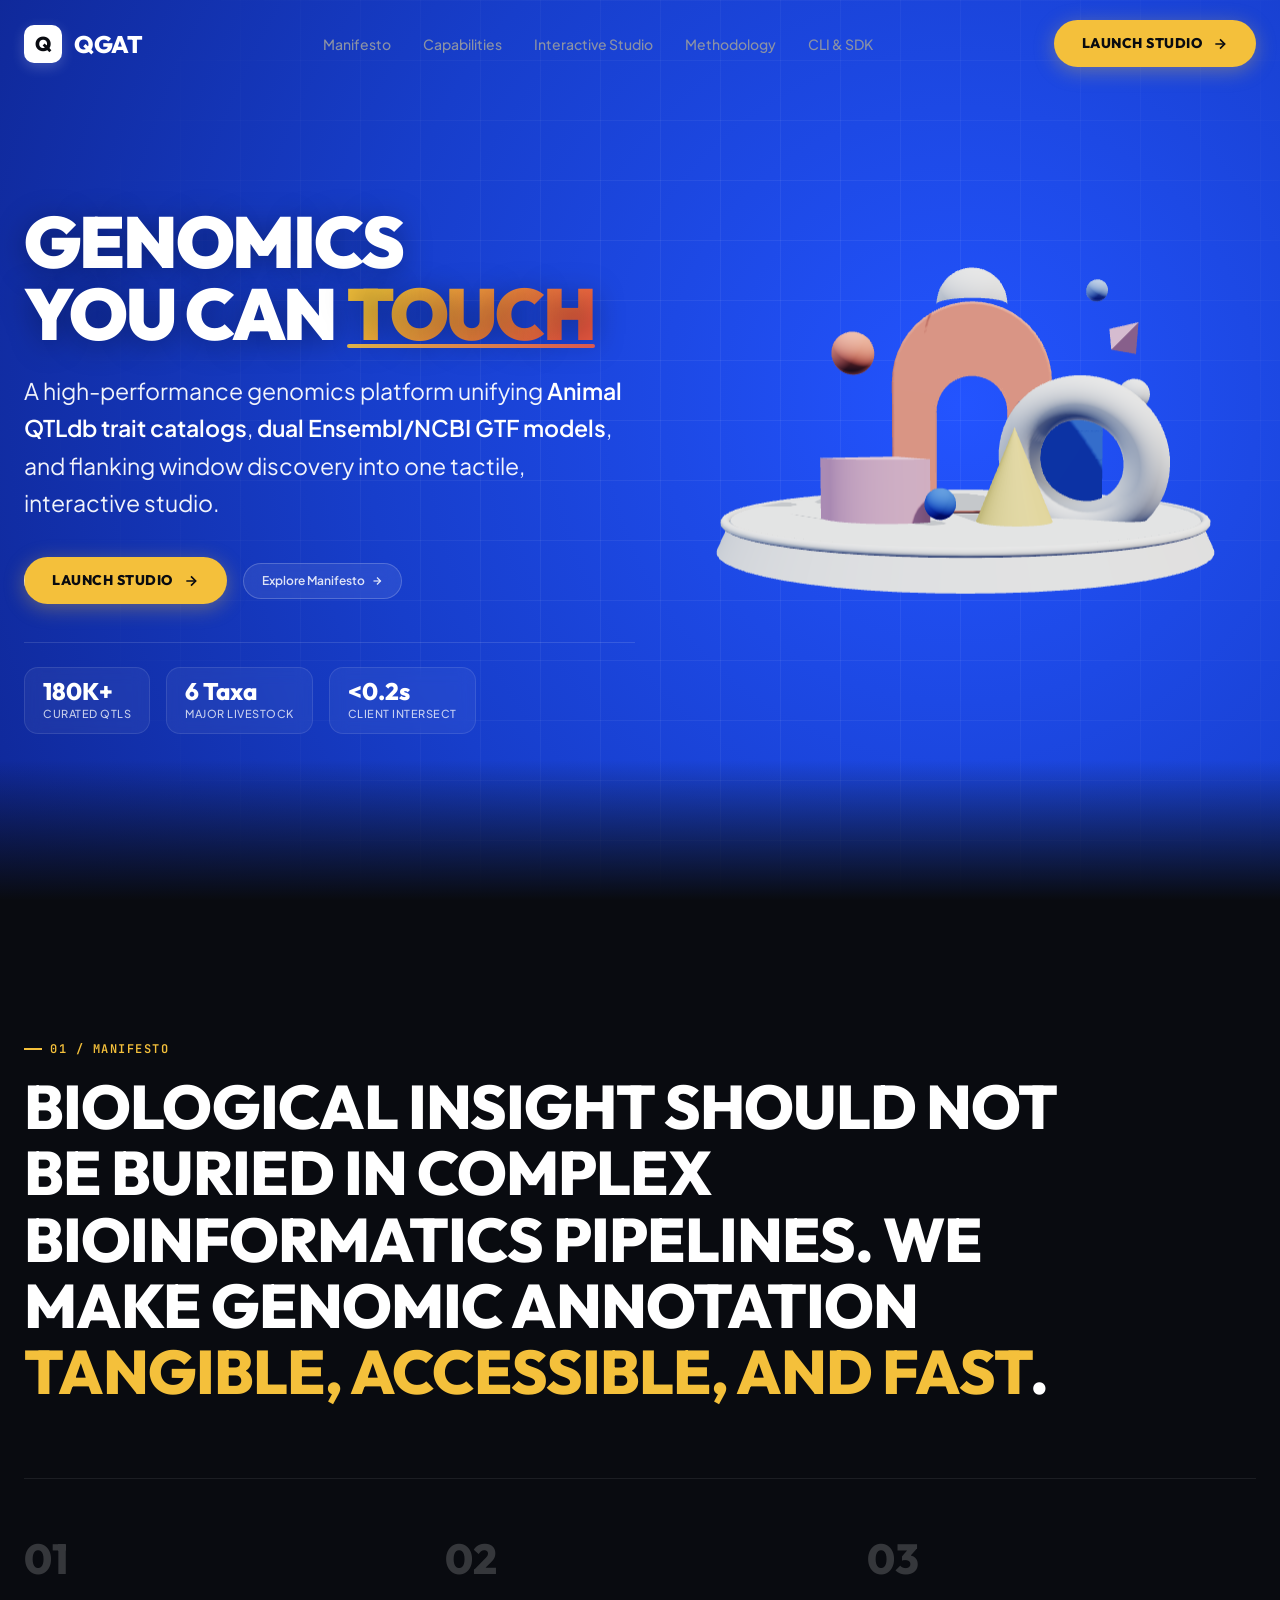
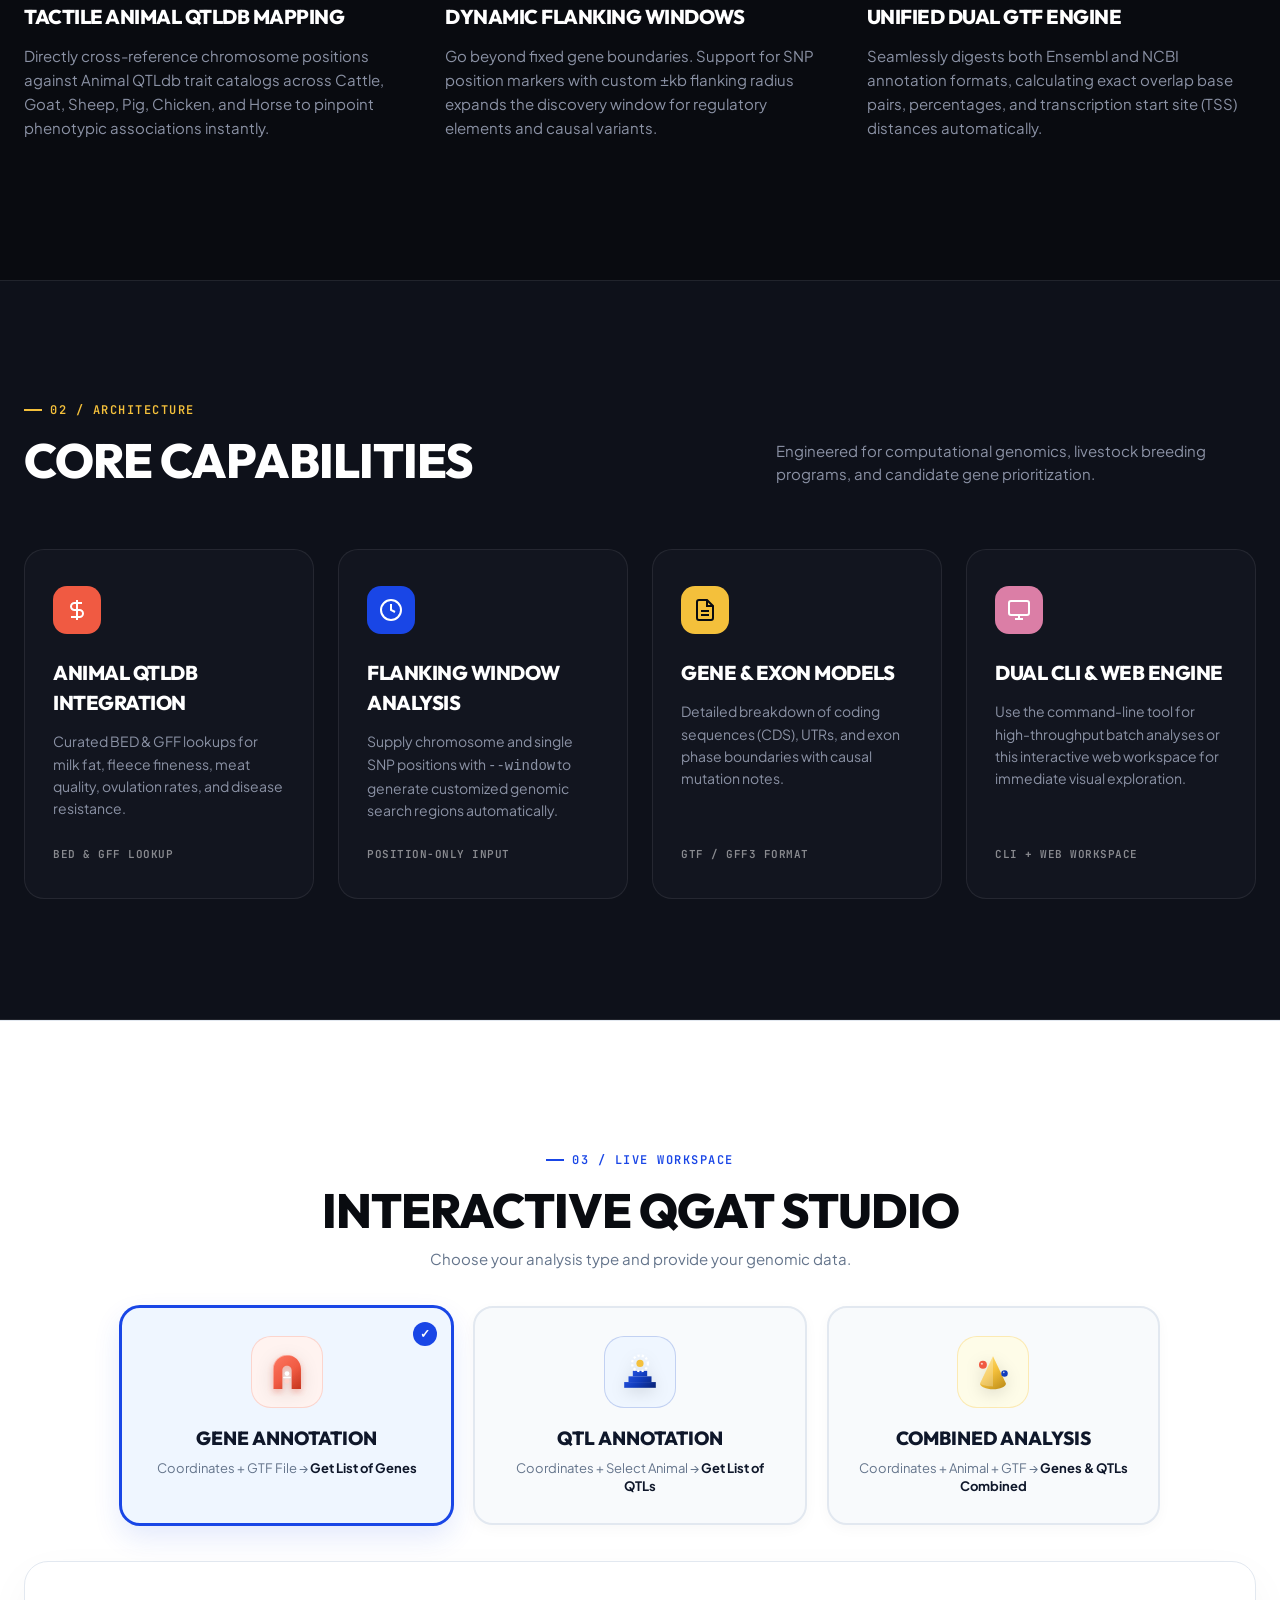
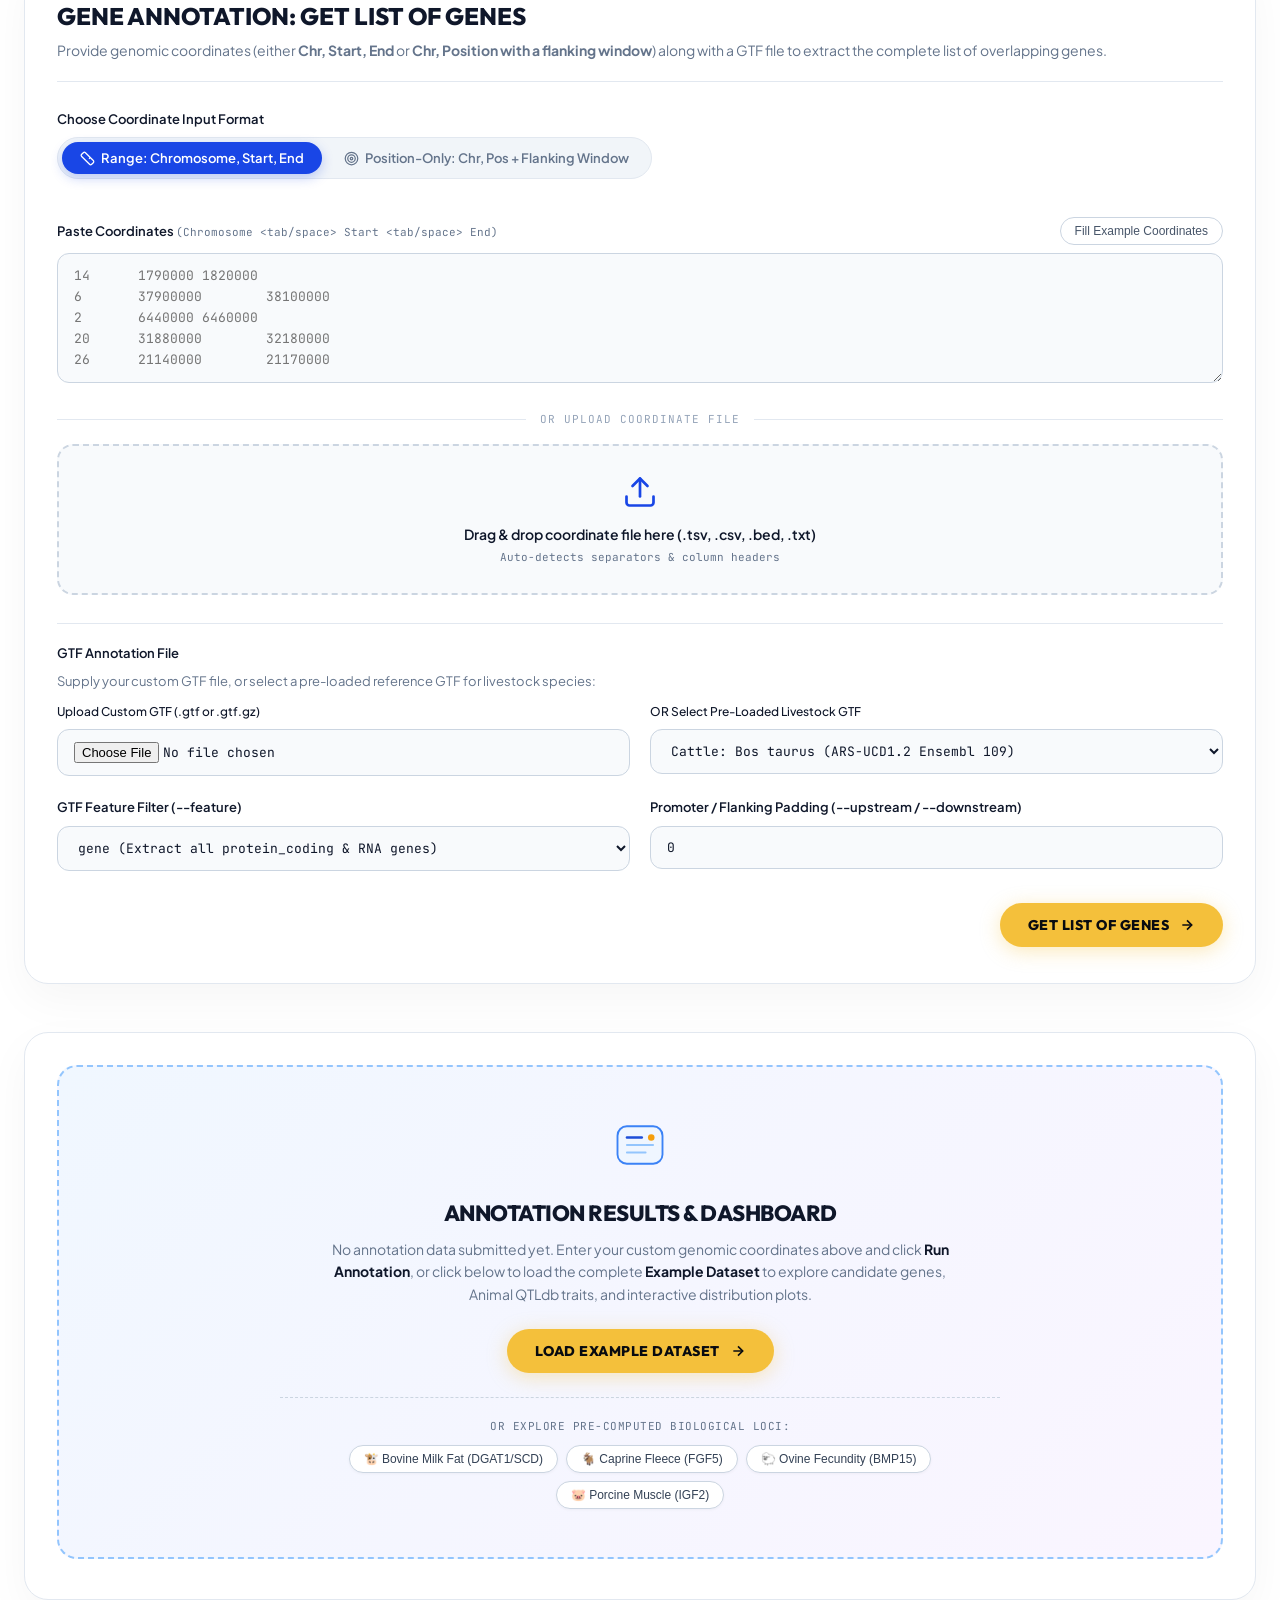
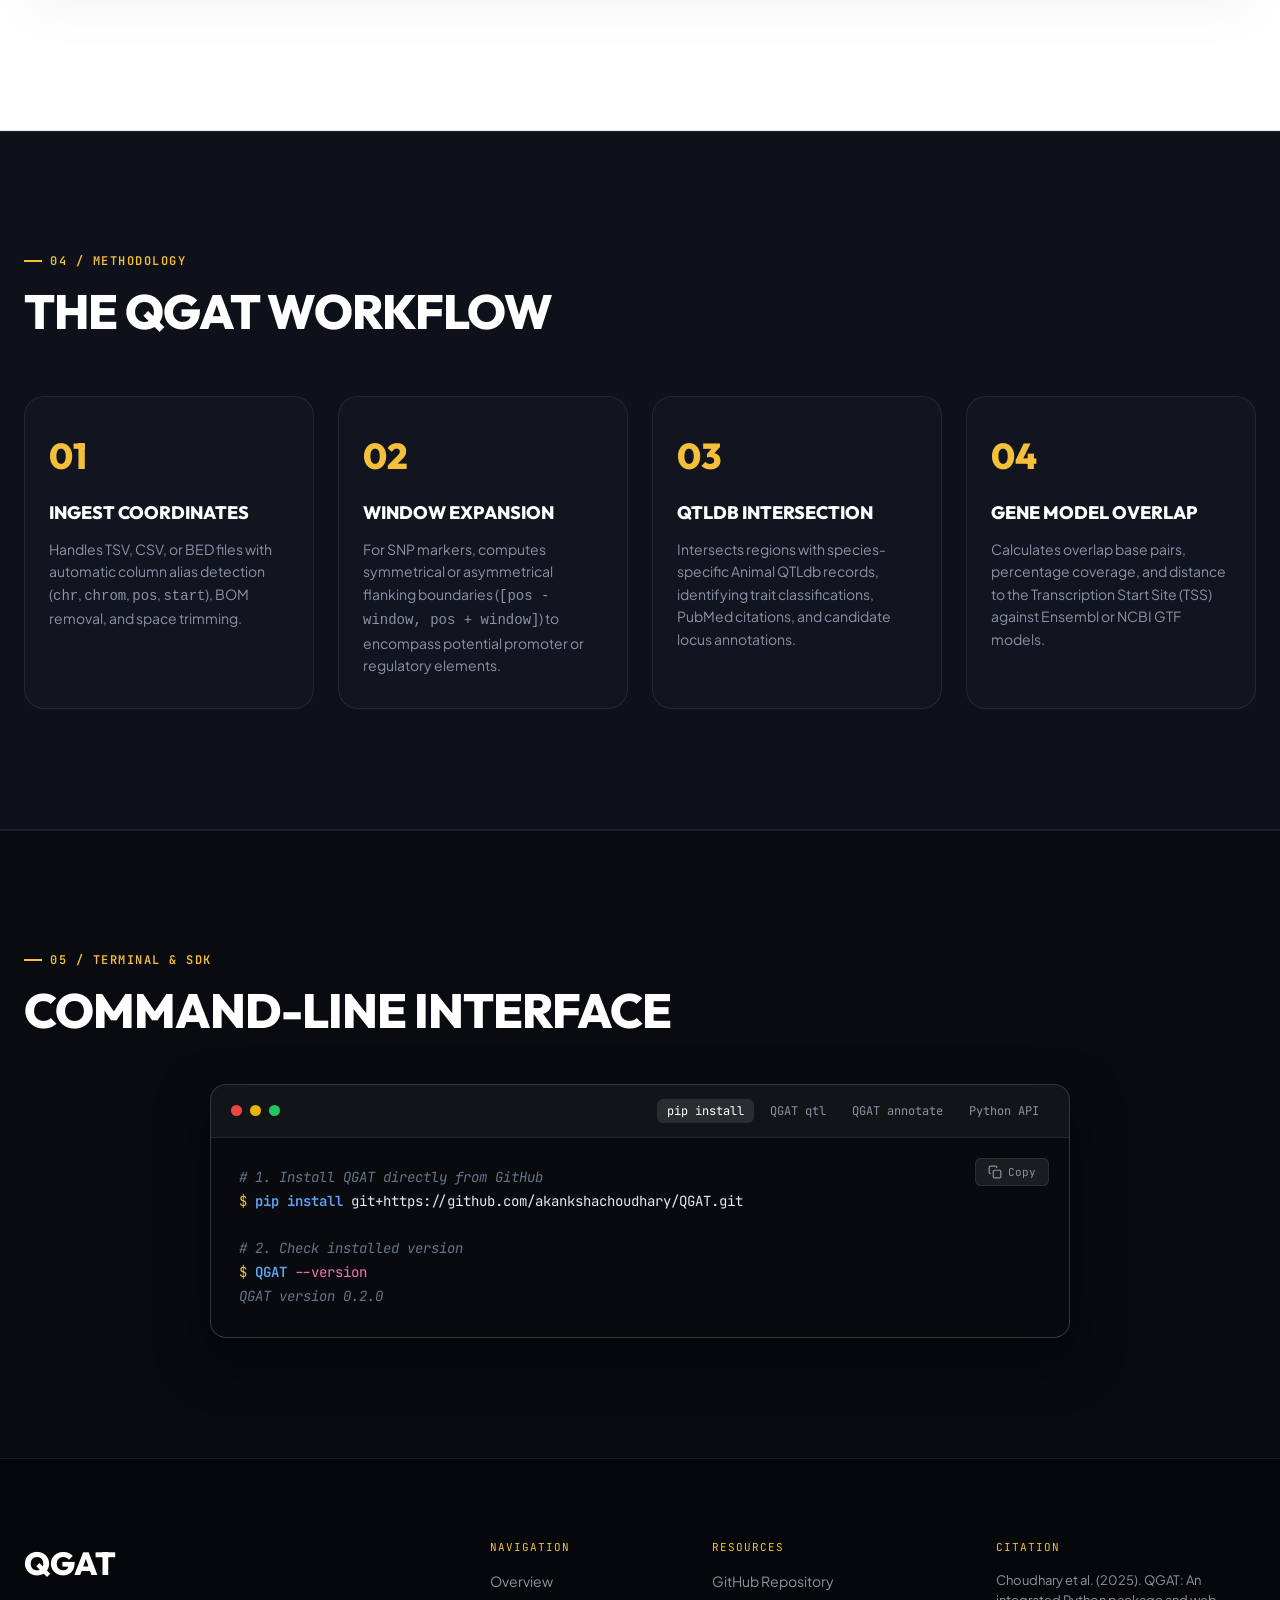
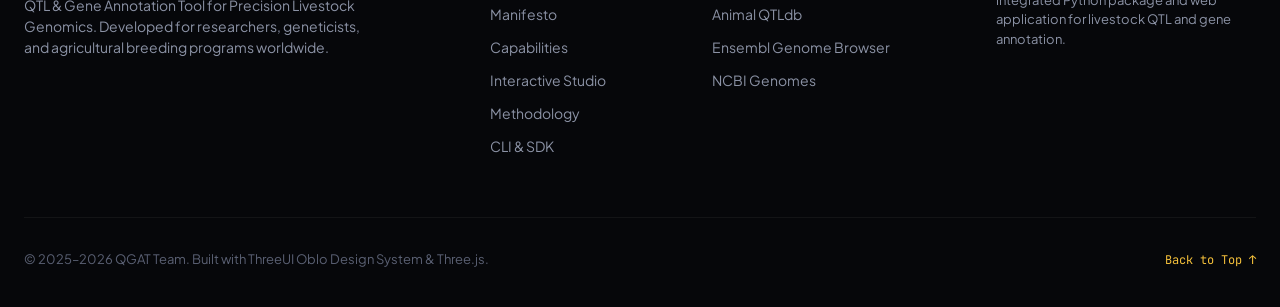
==== commit 76cfc6ab: "Update web interface, custom QTLdb support, and CLI plotting features" ====
--- a/docs/index.html
+++ b/docs/index.html
@@ -50,14 +50,14 @@
     <div class="container hero-layout">
       <!-- Left Editorial Copy -->
       <div class="hero-copy">
+
         <h1 class="hero-title">
-          <span>GENOMICS</span>
-          <span>YOU CAN</span>
-          <span class="title-alt">TOUCH</span>
+          <span class="title-top">GENOMICS</span>
+          <span class="title-bottom">YOU CAN <span class="title-touch">TOUCH</span></span>
         </h1>
 
         <p class="hero-lede">
-          A high-performance genomics experience unifying Animal QTLdb trait associations, GTF gene models, and flanking window discovery in one tactile, interactive platform.
+          A high-performance genomics platform unifying <strong>Animal QTLdb trait catalogs</strong>, <strong>dual Ensembl/NCBI GTF models</strong>, and flanking window discovery into one tactile, interactive studio.
         </p>
 
         <div class="hero-cta-group">
@@ -507,6 +507,24 @@
                   <div class="animal-select-card__latin">Equus caballus</div>
                   <div class="animal-select-card__assembly">EquCab2</div>
                 </div>
+
+                <div class="animal-select-card" data-species="custom" data-assembly="Custom BED/GFF">
+                  <div class="animal-select-card__img-wrap" style="background: linear-gradient(135deg, #0f172a, #1e293b); display: flex; align-items: center; justify-content: center;">
+                    <svg width="34" height="34" viewBox="0 0 24 24" fill="none" stroke="#38bdf8" stroke-width="2"><path d="M21 15v4a2 2 0 0 1-2 2H5a2 2 0 0 1-2-2v-4"/><polyline points="17 8 12 3 7 8"/><line x1="12" y1="3" x2="12" y2="15"/></svg>
+                  </div>
+                  <div class="animal-select-card__name">Custom QTLdb</div>
+                  <div class="animal-select-card__latin">User-Supplied</div>
+                  <div class="animal-select-card__assembly">Upload BED/GFF</div>
+                </div>
+              </div>
+
+              <!-- Custom QTLdb Upload Field (Shown when Custom is selected) -->
+              <div class="form-group" id="customQtlUploadGroup" style="display: none; background: #f0f9ff; border: 1.5px dashed #0284c7; padding: 18px 20px; border-radius: 14px; margin-top: 16px;">
+                <label class="form-label" style="color: #0369a1; font-weight: 700;">Upload Custom QTL Database File (.bed, .gff, .bed.gz, .gff.gz)</label>
+                <p style="font-size: 13px; color: #475569; margin-bottom: 12px;">
+                  Upload your own Animal QTLdb release, custom candidate intervals, or specialized trait database. Supports standard GFF and BED formats with automatic chromosome normalization.
+                </p>
+                <input type="file" id="customQtlFileInput" class="form-file-input" accept=".bed,.gff,.gz,.tsv,.txt">
               </div>
             </div>
 
--- a/docs/css/style.css
+++ b/docs/css/style.css
@@ -3,7 +3,7 @@
    Sculptural brand experience inspired by ThreeUI Oblo Landing Page
    ============================================================ */
 
-@import url('https://fonts.googleapis.com/css2?family=JetBrains+Mono:wght@400;500;600;700&family=Plus+Jakarta+Sans:wght@400;500;600;700&family=Syne:wght@700;800&display=swap');
+@import url('https://fonts.googleapis.com/css2?family=JetBrains+Mono:wght@400;500;600;700&family=Outfit:wght@700;800;900&family=Plus+Jakarta+Sans:wght@400;500;600;700;800&display=swap');
 
 :root {
   /* Signature Oblo Palette */
@@ -34,8 +34,8 @@
   --text-muted: #8b92a5;
   --text-dim: #5a6073;
 
-  /* Fonts */
-  --font-display: 'Syne', sans-serif;
+  /* Fonts — Sculptural Outfit Display + Jakarta Body */
+  --font-display: 'Outfit', 'Plus Jakarta Sans', -apple-system, sans-serif;
   --font-body: 'Plus Jakarta Sans', -apple-system, sans-serif;
   --font-mono: 'JetBrains Mono', monospace;
 
@@ -304,32 +304,107 @@
   max-width: 620px;
 }
 
+/* Hero Badge Pill */
+.hero-badge-pill {
+  display: inline-flex;
+  align-items: center;
+  gap: 10px;
+  padding: 6px 16px;
+  background: rgba(255, 255, 255, 0.07);
+  border: 1px solid rgba(255, 255, 255, 0.16);
+  border-radius: 9999px;
+  margin-bottom: 22px;
+  backdrop-filter: blur(12px);
+  box-shadow: 0 4px 20px rgba(0, 0, 0, 0.25);
+}
+
+.badge-pulse {
+  width: 8px;
+  height: 8px;
+  border-radius: 50%;
+  background: #10b981;
+  box-shadow: 0 0 10px #10b981;
+  display: inline-block;
+  animation: badgePulse 2s infinite ease-in-out;
+}
+
+@keyframes badgePulse {
+  0%, 100% { opacity: 1; transform: scale(1); }
+  50% { opacity: 0.45; transform: scale(0.85); }
+}
+
+.badge-text {
+  font-size: 13px;
+  font-weight: 600;
+  color: #f1f5f9;
+  letter-spacing: 0.3px;
+}
+
+.badge-version {
+  font-size: 11px;
+  font-weight: 700;
+  font-family: var(--font-mono);
+  padding: 2px 7px;
+  border-radius: 6px;
+  background: rgba(56, 189, 248, 0.2);
+  color: #38bdf8;
+  border: 1px solid rgba(56, 189, 248, 0.35);
+}
+
 .hero-title {
   font-family: var(--font-display);
-  font-size: clamp(52px, 7vw, 92px);
-  font-weight: 800;
-  line-height: 0.92;
-  letter-spacing: -2px;
+  font-size: clamp(46px, 5.8vw, 72px);
+  font-weight: 900;
+  line-height: 1.0;
+  letter-spacing: -0.03em;
   text-transform: uppercase;
   color: #ffffff;
-  margin-bottom: 24px;
-}
-
-.hero-title span {
+  margin-bottom: 22px;
+  text-shadow: 0 4px 30px rgba(0, 0, 0, 0.35);
+}
+
+.hero-title .title-top {
   display: block;
-}
-
-.hero-title .title-alt {
-  color: #ffffff;
-  opacity: 0.95;
+  color: #ffffff;
+}
+
+.hero-title .title-bottom {
+  display: block;
+  color: #ffffff;
+}
+
+.hero-title .title-touch {
+  display: inline-block;
+  background: linear-gradient(135deg, #f4c03b 15%, #f05a42 90%);
+  -webkit-background-clip: text;
+  -webkit-text-fill-color: transparent;
+  position: relative;
+}
+
+.hero-title .title-touch::after {
+  content: '';
+  position: absolute;
+  left: 0;
+  bottom: 2px;
+  width: 100%;
+  height: 4px;
+  background: linear-gradient(90deg, #f4c03b, #f05a42);
+  border-radius: 9999px;
+  opacity: 0.9;
 }
 
 .hero-lede {
-  font-size: 18px;
-  line-height: 1.6;
-  color: rgba(255, 255, 255, 0.88);
-  max-width: 540px;
+  font-size: clamp(20px, 2.3vw, 23px);
+  line-height: 1.62;
+  color: rgba(255, 255, 255, 0.94);
+  max-width: 620px;
   margin-bottom: 36px;
+  font-weight: 400;
+}
+
+.hero-lede strong {
+  color: #ffffff;
+  font-weight: 600;
 }
 
 .hero-cta-group {
@@ -337,34 +412,48 @@
   align-items: center;
   flex-wrap: wrap;
   gap: 16px;
-  margin-bottom: 40px;
+  margin-bottom: 38px;
 }
 
 .hero-meta-strip {
   display: flex;
   align-items: center;
-  gap: 24px;
+  gap: 16px;
   padding-top: 24px;
-  border-top: 1px solid rgba(255, 255, 255, 0.15);
+  border-top: 1px solid rgba(255, 255, 255, 0.12);
 }
 
 .meta-item {
   display: flex;
   flex-direction: column;
+  padding: 10px 18px;
+  background: rgba(255, 255, 255, 0.05);
+  border: 1px solid rgba(255, 255, 255, 0.1);
+  border-radius: 14px;
+  backdrop-filter: blur(8px);
+  transition: transform 0.25s ease, border-color 0.25s ease;
+}
+
+.meta-item:hover {
+  transform: translateY(-2px);
+  border-color: rgba(244, 192, 59, 0.45);
 }
 
 .meta-num {
   font-family: var(--font-display);
-  font-size: 22px;
+  font-size: 24px;
   font-weight: 800;
   color: #ffffff;
+  line-height: 1.1;
+  margin-bottom: 2px;
 }
 
 .meta-label {
-  font-size: 12px;
-  color: rgba(255, 255, 255, 0.7);
+  font-size: 11px;
+  color: rgba(255, 255, 255, 0.75);
   text-transform: uppercase;
   letter-spacing: 0.5px;
+  font-weight: 500;
 }
 
 /* 3D Scene Viewport */
